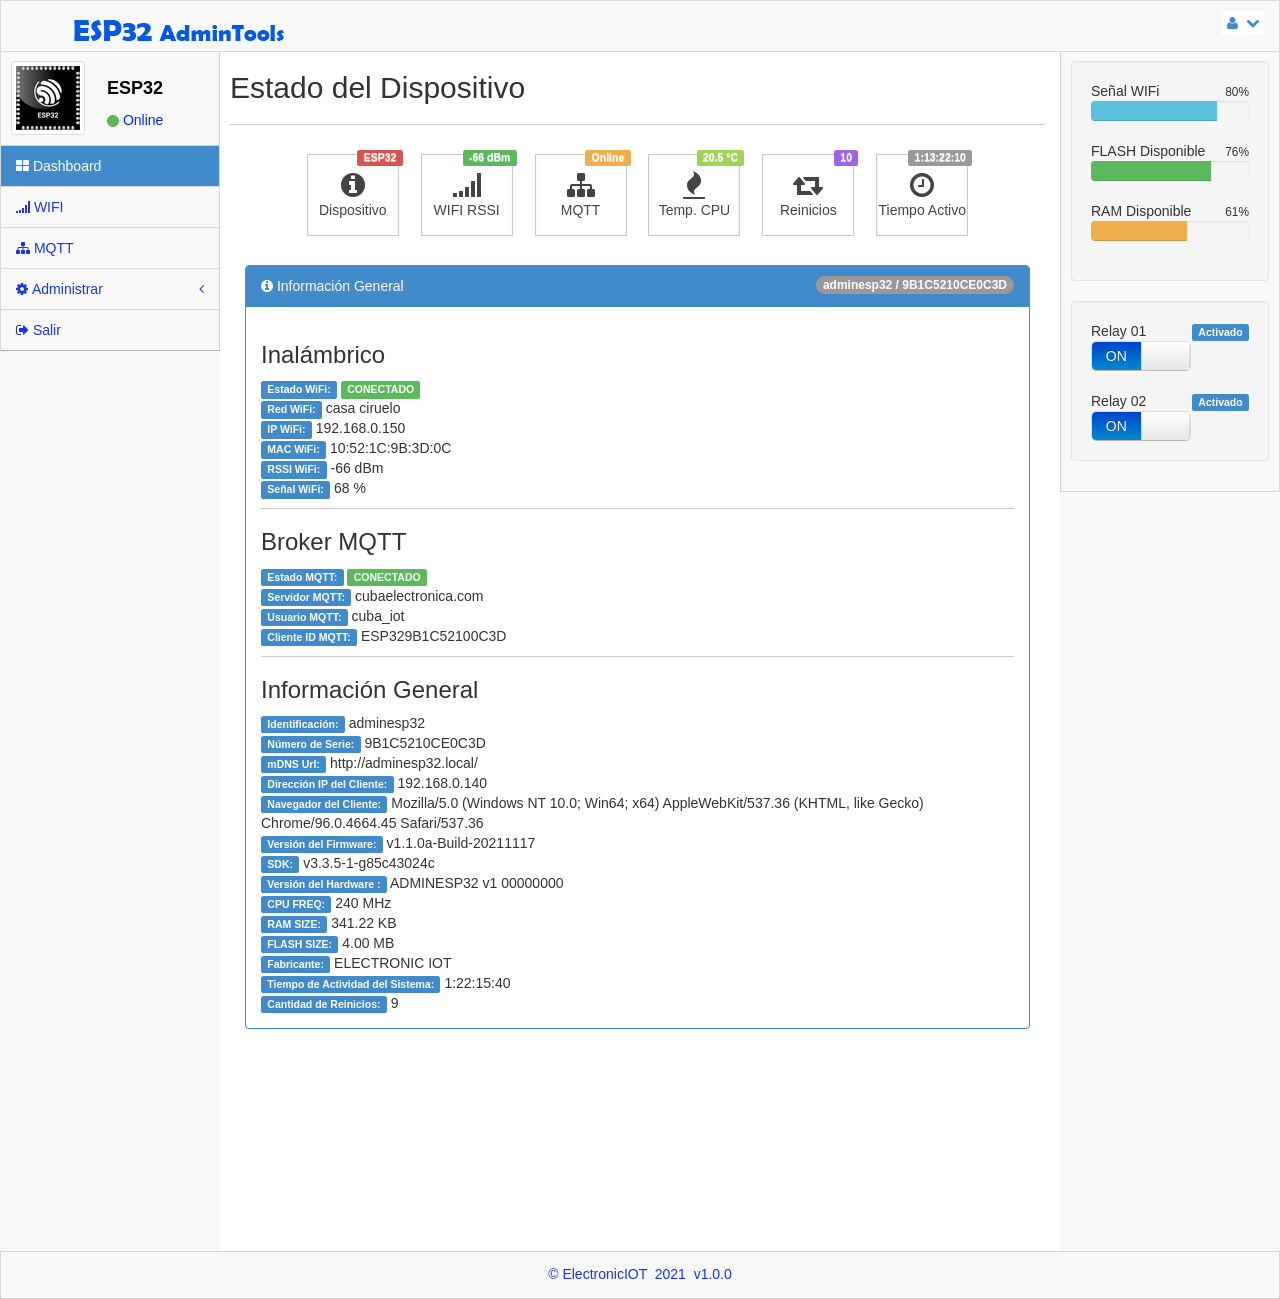
==== src/data/index.html @ fc7c02d1 "Maquetado en Limpio HTML 15/08/25" ====
﻿<!DOCTYPE html>
<html lang="es">
<!-- BEGIN HEAD-->

<head>
    <meta charset="UTF-8" />
    <title>AdminTools | ESP32</title>
    <meta content="width=device-width, initial-scale=1.0" name="viewport" />
    <meta content="" name="description" />
    <meta content="ElectronicIOT" name="author" />
    <!-- Favicon icon -->
    <link rel="icon" href="esp32.png" type="image/x-icon">
    <!-- GLOBAL STYLES -->
    <link rel="stylesheet" href="bootstrap.css" />
    <link rel="stylesheet" href="main.css" />
    <link rel="stylesheet" href="theme.css" />
    <link rel="stylesheet" href="MoneAdmin.css" />
    <link rel="stylesheet" href="font-awesome.css" />
    <link rel="stylesheet" href="bootstrap-switch.css" />
    <link rel="stylesheet" href="styles.css" />
    <!--END GLOBAL STYLES -->
    <!-- PAGE LEVEL STYLES -->
    <link href="layout2.css" rel="stylesheet" />
    <!-- END PAGE LEVEL  STYLES -->
</head>
<!-- END  HEAD-->
<!-- BEGIN BODY-->

<body class="padTop53 ">
    <!-- MAIN WRAPPER -->
    <div id="wrap">
        <!-- HEADER SECTION -->
        <div id="top">
            <nav class="navbar navbar-inverse navbar-fixed-top " style="padding-top: 10px;">
                <a data-original-title="Show/Hide Menu" data-placement="bottom" data-tooltip="tooltip" class="accordion-toggle btn btn-primary btn-sm visible-xs" data-toggle="collapse" href="#menu" id="menu-toggle">
                    <i class="icon-align-justify"></i>
                </a>
                <!-- LOGO SECTION -->
                <header class="navbar-header">
                    <a href="/" class="navbar-brand">
                        <img src="logo.png" alt="" /></a>
                </header>
                <!-- END LOGO SECTION -->
                <ul class="nav navbar-top-links navbar-right">
                    <!--ADMIN SETTINGS SECTIONS -->
                    <li class="dropdown">
                        <a class="dropdown-toggle" data-toggle="dropdown" href="#">
                            <i class="icon-user "></i>&nbsp; <i class="icon-chevron-down "></i>
                        </a>
                        <ul class="dropdown-menu dropdown-user">
                            <li>
                                <a href="esp-admin"><i class="icon-user"></i> Usuario </a>
                            </li>
                            <li class="divider"></li>
                            <li><a href="esp-logout"><i class="icon-signout"></i> Salir </a>
                            </li>
                        </ul>
                    </li>
                    <!--END ADMIN SETTINGS -->
                </ul>
            </nav>
        </div>
        <!-- END HEADER SECTION -->
        <!-- MENU SECTION -->
        <div id="left">
            <div class="media user-media well-small">
                <a class="user-link" href="/">
                    <img class="media-object img-thumbnail user-img" alt="User Picture" src="esp32.png" />
                </a>
                <br />
                <div class="media-body">
                    <h5 class="media-heading"> ESP32</h5>
                    <ul class="list-unstyled user-info">
                        <li>
                            <a class="btn btn-success btn-xs btn-circle" style="width: 10px;height: 12px;"></a> Online
                        </li>
                    </ul>
                </div>
                <br />
            </div>
            <ul id="menu" class="collapse">
                <li class="panel active">
                    <a href="/">
                        <i class="icon-th-large"></i> Dashboard
                    </a>
                </li>
                <li class="panel">
                    <a href="esp-wifi">
                        <i class="icon-signal"></i> WIFI
                    </a>
                </li>
                <li class="panel">
                    <a href="esp-mqtt">
                        <i class="icon-sitemap"></i> MQTT
                    </a>
                </li>
                <li class="panel ">
                    <a href="#" data-parent="#menu" data-toggle="collapse" class="accordion-toggle" data-target="#component-nav">
                        <i class=" icon-cog"> </i> Administrar
                        <span class="pull-right">
                          <i class="icon-angle-left"></i>       
                    </a>
                    <ul class="collapse" id="component-nav">
                        <li class=""><a href="esp-device"><i class="icon-angle-right"></i> Dispositivo </a></li>
                        <li class=""><a href="esp-restore"><i class="icon-angle-right"></i> Ajustes predeterminados de fábrica </a></li>
                        <li class=""><a href="esp-restart"><i class="icon-angle-right"></i> Reinicio </a></li>
                        <li class=""><a href="esp-admin"><i class="icon-angle-right"></i> Contraseña </a></li>
                    </ul>
                </li>
                <li class="panel">
                    <a href="esp-logout">
                        <i class="icon-signout"></i> Salir
                    </a>
                </li>
            </ul>
        </div>
        <!--END MENU SECTION -->
        <!--PAGE CONTENT -->
        <div id="content">
            <div class="inner" style="min-height:1200px;">
                <div class="row">
                    <div class="col-lg-12">
                        <h2>Estado del Dispositivo</h2>
                    </div>
                </div>
            <hr>
            <!--BLOCK SECTION -->
            <div class="row">
                <div class="col-lg-12">
                    <div style="text-align: center;">
                        <a class="quick-btn" href="#">
                            <i class="icon-info-sign icon-2x"></i>
                            <span> Dispositivo</span>
                        <span class="label label-danger">ESP32</span>
                    </a>
                    <a class="quick-btn" href="#">
                        <i class="icon-signal icon-2x"></i>
                        <span>WIFI RSSI</span>
                        <span class="label label-success">-66 dBm</span>
                    </a>
                    <a class="quick-btn" href="#">
                        <i class="icon-sitemap icon-2x"></i>
                        <span>MQTT</span>
                        <span class="label label-warning">Online</span>
                    </a>
                    <a class="quick-btn" href="#">
                        <i class=" icon-fire icon-2x"></i>
                        <span>Temp. CPU</span>
                        <span class="label btn-metis-2">20.5 °C</span>
                    </a>
                    <a class="quick-btn" href="#">
                        <i class="icon-retweet icon-2x"></i>
                        <span>Reinicios</span>
                        <span class="label btn-metis-4">10</span>
                    </a>
                    <a class="quick-btn" href="#">
                        <i class="icon-time icon-2x"></i>
                        <span>Tiempo Activo</span>
                        <span class="label label-default">1:13:22:10</span>
                    </a>
        </div>
    </div>
    </div>
    <br>
    <!--END BLOCK SECTION -->
    <div class="col-lg-12">
        <div class="panel panel-primary">
            <div class="panel-heading">
                <i class="icon-info-sign"></i> Información General
                <span class="badge pull-right">adminesp32 / 9B1C5210CE0C3D</span>
            </div>
            <div class="panel-body">
                <h3>Inalámbrico</h3>
                <div><span class="label label-primary">Estado WiFi:</span> <span id="WFEstatus"><span class="label label-success">CONECTADO</span></span>
                </div>
                <div><span class="label label-primary">Red WiFi:</span> <span>casa ciruelo</span></div>
                <div><span class="label label-primary">IP WiFi:</span> <span>192.168.0.150</span></div>
                <div><span class="label label-primary">MAC WiFi:</span> <span>10:52:1C:9B:3D:0C</span></div>
                <div><span class="label label-primary">RSSI WiFi:</span> <span id="WFDBM">-66 dBm</span></div>
                <div><span class="label label-primary">Señal WiFi:</span> <span id="WFPRC">68 %</span></div>
                <hr>
                <h3>Broker MQTT</h3>
                <div><span class="label label-primary">Estado MQTT:</span> <span id="MQTTStatus"><span class="label label-success">CONECTADO</span></span>
                </div>
                <div><span class="label label-primary">Servidor MQTT:</span> <span id="MQTTBroker">cubaelectronica.com</span></div>
                <div><span class="label label-primary">Usuario MQTT:</span> <span>cuba_iot</span></div>
                <div><span class="label label-primary">Cliente ID MQTT:</span> <span>ESP329B1C52100C3D</span></div>
                <hr>
                <h3>Información General</h3>
                <div><span class="label label-primary">Identificación:</span> <span id="id">adminesp32</span></div>
                <div><span class="label label-primary">Número de Serie:</span> <span>9B1C5210CE0C3D</span></div>
                <div><span class="label label-primary">mDNS Url:</span> <span>http://adminesp32.local/</span></div>
                <div><span class="label label-primary">Dirección IP del Cliente:</span> <span>192.168.0.140</span></div>
                <div><span class="label label-primary">Navegador del Cliente:</span> <span>Mozilla/5.0 (Windows NT 10.0; Win64; x64) AppleWebKit/537.36 (KHTML, like Gecko) Chrome/96.0.4664.45 Safari/537.36</span></div>
                <div><span class="label label-primary">Versión del Firmware:</span> <span>v1.1.0a-Build-20211117</span></div>
                <div><span class="label label-primary">SDK:</span> <span>v3.3.5-1-g85c43024c</span></div>
                <div><span class="label label-primary">Versión del Hardware :</span> <span>ADMINESP32 v1 00000000</span></div>
                <div><span class="label label-primary">CPU FREQ:</span> <span>240 MHz</span></div>
                <div><span class="label label-primary">RAM SIZE:</span> <span>341.22 KB</span></div>
                <div><span class="label label-primary">FLASH SIZE:</span> <span>4.00 MB</span></div>
                <div><span class="label label-primary">Fabricante:</span> <span>ELECTRONIC IOT</span></div>
                <div><span class="label label-primary">Tiempo de Actividad del Sistema:</span> <span>1:22:15:40</span></div>
                <div><span class="label label-primary">Cantidad de Reinicios:</span> <span>9</span></div>
            </div>
        </div>
    </div>
    </div>
    </div>
    <!--END PAGE CONTENT -->
    <!-- RIGHT STRIP  SECTION -->
    <div id="right">
        <div class="well well-small">
            <span>Señal WIFi</span>
            <span class="pull-right">
                    <small>80%</small>
                </span>
            <div class="progress mini">
                <div class="progress-bar progress-bar-info" style="width: 80%"></div>
            </div>
            <span>FLASH Disponible</span><span class="pull-right"><small>76%</small></span>

            <div class="progress mini">
                <div class="progress-bar progress-bar-success" style="width: 76%"></div>
            </div>
            <span>RAM Disponible</span><span class="pull-right"><small>61%</small></span>

            <div class="progress mini">
                <div class="progress-bar progress-bar-warning" style="width: 61%"></div>
            </div>
        </div>
        <div class="well well-small">
            <span>Relay 01</span><span class="pull-right success"><small class="label label-primary" id="relay1Status">Activado</small></span>
            <div class="make-switch" data-on="prymary" data-off="info">
                <input type="checkbox" id="relay1" checked="checked">
            </div>
            <br>
            <br>
            <span>Relay 02</span><span class="pull-right success"><small class="label label-primary" id="relay2Status">Activado</small></span>
            <div class="make-switch" data-on="primary" data-off="info">
                <input type="checkbox" id="relay2" checked="checked">
            </div>
        </div>
    </div>
    </div>
    <!-- END RIGHT STRIP  SECTION -->
    </div>
    <!--END MAIN WRAPPER -->
    <!-- FOOTER -->
    <div id="footer">
        <p>&copy; ElectronicIOT &nbsp;2021 &nbsp;v1.0.0</p>
    </div>
    <!--END FOOTER -->
    <!-- GLOBAL SCRIPTS -->
    <script src="jquery-2.0.3.min.js"></script>
    <script src="bootstrap.min.js"></script>
    <script src="modernizr-2.6.2.min.js"></script>
    <script src="bootstrap-switch.min.js"></script>
    <script src="scripts.js"></script>
    <!-- END GLOBAL SCRIPTS -->
</body>
<!-- END BODY-->

</html>
---- src/data/main.css ----
/*********************************************************/

/*                Important For top hover dropwown                */


      #top > .navbar .dropdown-menu > li > a:hover, #top > .navbar .dropdown-menu > li > a:focus {
background-repeat: repeat-x;
   background-image: linear-gradient(to bottom, #EEECEC  0%, #E2E2E2  100%) !important;
}


/*********************************************************/



#wrap {
  margin: 0 auto;
}

/* Set the fixed height of the footer here */

#footer {
  height: 48px;
  background-color: #222222;
}

@media (min-width: 768px) {
  html,
  body {
    height: 100%;
    /* The html and body elements cannot have any padding or margin. */
  
  }
  #wrap {
    height: auto !important;
    height: 100%;
    min-height: 100%;
    padding: 0 0 48px;
    margin-bottom: -48px;
  }
}

/* -------- END Sticky footer styles ------------------ */
/*********************************************************/

/*                 Template Layout                       */

/*********************************************************/

::-webkit-scrollbar {
  width: 12px;
  height: 12px;
}

::-webkit-scrollbar-thumb {
  border-radius: 1em;
}

::-webkit-scrollbar-thumb:hover {
  background-color: #999;
}

::-webkit-scrollbar-track {
  background: transparent;
  border-radius: 1em;
}

::-webkit-scrollbar-track:hover {
  background: rgba(110, 110, 110, 0.25);
}

body.padTop53 {
  padding-top: 75px;
  overflow: visible;
}

@media (min-width: 802px) {
  body.padTop53 {
    padding-top: 51px;
  }


}

#wrap:before,
#top:before,
.head:before,
#footer:before,
#wrap:after,
#top:after,
.head:after,
#footer:after {
  display: table;
  content: " ";
}

#wrap:after,
#top:after,
.head:after,
#footer:after {
  clear: both;
}

#wrap {
  background-color: #f8f8f8;
}

#right {
  display: none;
}

@media (min-width: 768px) {
  #left {
    position: relative;
    float: left;
    width: 100px;
  }
  #left #menu.affix {
    position: fixed;
    top:0px;
    width: 100px;
    overflow-x: hidden;
    overflow-y: hidden;
    -webkit-overflow-scrolling: touch;
  }
  #left #menu.affix:hover {
    overflow-y: scroll;
  }
  #left #menu.affix > li:last-child > a:last-child {
    /*border-bottom: 1px solid rgba(0, 0, 0, 0.3);*/
    /*box-shadow: 0 1px 0 rgba(255, 255, 255, 0.05), 0 1px 0 rgba(255, 255, 255, 0.05) inset;*/
  }
  body.padTop53 #left #menu.affix {
    top: 53px;
  }
  .side-right #left {
    float: right;
  }
  #content {
    margin-left: 100px;
  }
  .side-right #content {
    margin-right: 100px;
    margin-left: 0;
  }
  #left {
    margin-bottom: -10px;
  }
}

@media (min-width: 992px) {
  #left {
    width: 220px;
  }
  #left #menu.affix {
    width: 220px;
  }
  .mini-sidebar #left {
    width: 100px;
  }
  .mini-sidebar #left #menu.affix {
    width: 100px;
  }
  #content {
    margin-left: 220px;
  }
  .side-right #content {
    margin-right: 220px;
  }
  .mini-sidebar #content {
    margin-left: 100px;
  }
  .mini-sidebar.side-right #content {
    margin-right: 100px;
    margin-left: 0;
  }
}

@media (min-width: 768px) {
  .hide-sidebar #left,
  .hide-sidebar #right {
    display: none;
  }
  .hide-sidebar #content {
    width: 100% !important;
    margin: 0 !important;
  }
}

@media (min-width: 1200px) {
  body.fixed #wrap,
  body.fixed #footer,
  body.fixed #top .navbar.navbar-fixed-top {
    max-width: 1170px;
    margin-right: auto;
    margin-left: auto;
  }
}

/* ================== END Template Layout ============== */

/* BEGIN TOP bar */

#top .navbar {
  margin-bottom: 0;
   border:1px solid rgb(216, 215, 215);
  background-color:#f8f8f8;
}

#top .navbar-brand {
  padding: 0;
}

#top .topnav {
  margin: 10px 15px 10px auto;
}

@media (min-width: 768px) {
  #top .topnav {
    float: right;
  }
}

/* END TOP bar */
/* BEGIN header.head bar */

.head {
  text-shadow: 0 1px 0px rgba(0, 0, 0, 0.5);
  background: #404040;
  border-bottom: 1px solid rgba(0, 0, 0, 0.3);
  box-shadow: 0 1px 0px rgba(255, 255, 255, 0.05) inset;
}

.head .search-bar {
  padding: 10px 15px;
  margin: 0 auto;
  border-bottom: 1px solid rgba(0, 0, 0, 0.3);
  -webkit-box-shadow: 0 1px 0 rgba(255, 255, 255, 0.05);
          box-shadow: 0 1px 0 rgba(255, 255, 255, 0.05);
}

.head .search-bar .main-search {
  margin-right: 40px;
  border-bottom: 1px solid #7c7c7c;
}

.head .search-bar .main-search input[type="text"] {
  color: #ccc;
  background-color: transparent;
  border-color: transparent;
  -webkit-box-shadow: none;
          box-shadow: none;
}

.head .search-bar .main-search button,
.head .search-bar .main-search input[type=submit] {
  background: transparent;
  border: transparent;
}

@media (min-width: 768px) {
  .head .search-bar {
    border-right: 1px solid rgba(0, 0, 0, 0.3);
    border-bottom-width: 0;
    -webkit-box-shadow: -1px 0 0px rgba(255, 255, 255, 0.05) inset;
            box-shadow: -1px 0 0px rgba(255, 255, 255, 0.05) inset;
  }
  .side-right .head .search-bar {
    border-left: 1px solid rgba(0, 0, 0, 0.3);
    border-right-width: 0;
    -webkit-box-shadow: 1px 0 0px rgba(255, 255, 255, 0.05) inset;
            box-shadow: 1px 0 0px rgba(255, 255, 255, 0.05) inset;
  }
}

.head .main-bar {
  padding: 10px;
}

.head .main-bar h3 {
  margin-top: 0;
  margin-bottom: 0;
  color: #bababa;
}

@media (min-width: 768px) {
  .head .main-bar h3 {
    margin-top: 5px;
  }
}

@media (min-width: 768px) {
  .head .search-bar .main-search {
    margin-right: auto;
  }
}

#menu-toggle {
  float: right;
  margin-left: 15px;
}

@media (min-width: 768px) {
  .search-bar {
    float: left;
    width: 100px;
    padding: 10px 4px;
  }
  .side-right .search-bar {
    float: right;
  }
  .search-bar .input-group-btn {
    display: none;
  }
  .search-bar .input-small.form-control {
    border-radius: 3px;
  }
  .main-bar {
    margin-left: 100px;
  }
  .side-right .main-bar {
    margin-right: 100px;
    margin-left: 0;
  }
}

@media (min-width: 992px) {
  .search-bar {
    width: 220px;
    padding: 10px 15px;
  }
  .search-bar .input-group-btn {
    display: table-cell;
  }
  .search-bar .input-small.form-control {
    border-radius: 3px 0 0 3px;
  }
  .mini-sidebar .search-bar {
    width: 100px;
    padding: 10px 4px;
  }
  .mini-sidebar .search-bar .input-group-btn {
    display: none;
  }
  .mini-sidebar .search-bar .input-small.form-control {
    border-radius: 3px;
  }
  .main-bar {
    margin-left: 220px;
  }
  .side-right .main-bar {
    margin-right: 220px;
  }
  .mini-sidebar .main-bar {
    margin-left: 100px;
  }
  .side-right.mini-sidebar .main-bar {
    margin-left: 0;
  }
}

/** END header.head bar */
/*********************************************************/

/*          Begin LEFT Styles                           */

/*********************************************************/

.user-media {
  display: none;
  /*background-color: #5cb85c;*/
  color:#0029FF;
   border-right:1px solid rgb(216, 215, 215);
    border-left:1px solid rgb(216, 215, 215);
}

@media (min-width: 768px) {
  .user-media {
    display: block;
  }
  .user-media .media-body {
    display: none;
  }
  .user-media .user-link {
    position: relative;
    display: block;
    margin-right: auto;
    margin-left: auto;
  }
  .user-media .user-link .user-img {
    margin: 10px auto;
  }
  .user-media .user-link .user-label {
    position: absolute;
    top: -6px;
    right: 6px;
  }
}

@media (min-width: 992px) {
  .user-media .user-link {
    float: left;
  }
  .user-media .user-link .user-img {
    margin: 10px;
  }
  .user-media .user-link .user-label {
    top: 6px;
    right: 0;
  }
  .user-media .media-body {
    display: block;
    float: left;
    margin-left: 12px;
  }
  .user-media .media-body h5.media-heading {
   font-size: 18px;
padding-top: 8px;
margin-bottom: 11px;
color: #050505;
font-weight: bolder;
  }
  .user-media .media-body ul.user-info li {
    /*color: #ccc;*/
  }
}

@media (min-width: 768px) {
  .mini-sidebar .media-body {
    display: none;
  }
  .side-right .user-link .user-label {
    right: auto;
    left: 6px;
  }
}

/* ============== END LEFT Styles ================= */
#menu {
  position: relative;
  overflow: hidden;
  /*background-color: #333;*/
  border-right:1px solid rgb(216, 215, 215);
   border-left:1px solid rgb(216, 215, 215);
  background-color:#f8f8f8;
  border-bottom: 1px solid rgba(0, 0, 0, 0.3);
  -webkit-box-shadow: 0 1px 0 rgba(255, 255, 255, 0.05);
          box-shadow: 0 1px 0 rgba(255, 255, 255, 0.05);
}

#menu,
#menu ul {
  padding: 0;
  margin: 0;
  list-style: none;
}

@media (min-width: 768px) {
  #menu.collapse {
    display: inherit !important;
  }
}

#menu > li {
  position: relative;
  display: block;
  margin: 0;
  border-width: 0;
  border-radius: 0;
}

#menu > li > a {
  position: relative;
  display: block;
  padding: 10px 15px;
  color: #1933EC;
  /*text-shadow: 0 1px 0 rgba(0, 0, 0, 0.5);*/
  border-top:1px solid rgb(216, 215, 215);
  /*-webkit-box-shadow: inset 0 1px 0 rgba(255, 255, 255, 0.05);
          box-shadow: inset 0 1px 0 rgba(255, 255, 255, 0.05);*/
}

#menu > li > a:hover,
#menu > li > a:focus {
  color: #fff;
  text-decoration: none;
  background-color: #428bca;
  outline: none;
}

#menu > li > a .label {
  float: right;
}

#menu > li.active > a {
  color: #fff;
  background-color: #428bca;

}

#menu > li.panel {
  background-color: transparent;
}

#menu li > a {
  text-decoration: none;
}

#menu ul {
  padding: 5px 0 5px 15px;
  border-top: 1px solid rgb(216, 215, 215);
  -webkit-box-shadow: 0 1px 0px rgba(255, 255, 255, 0.05) inset;
          box-shadow: 0 1px 0px rgba(255, 255, 255, 0.05) inset;
}

#menu ul a {
  display: block;
  padding: 10px 0;
  /*margin-left: 15px;*/
   /*font-size: 12px;*/
  font-size: 14px;
  /*color: #000;*/
}

#menu .nav-header {
  padding: 3px 15px;
  font-size: 12px;
  font-weight: bold;
  color: #777;
  text-shadow: 0 1px 0px rgba(0, 0, 0, 0.5);
  text-transform: uppercase;
  background: #404040;
  border-top: 1px solid rgba(0, 0, 0, 0.3);
  -webkit-box-shadow: 0 1px 0px rgba(255, 255, 255, 0.05) inset;
          box-shadow: 0 1px 0px rgba(255, 255, 255, 0.05) inset;
}

#menu .nav-divider {
  height: 6px;
  margin: 0;
  background: rgba(0, 0, 0, 0.2);
  border-top: 1px solid rgba(255, 255, 255, 0.01);
  box-shadow: 0 1px 3px rgba(0, 0, 0, 0.3) inset;
}

#menu > li.active > a {
  position: relative;
}

#menu > li.panel.active ul > li.active > a:after {
  position: absolute;
  right: 0;
  border-color: transparent #6e6e6e transparent transparent;
  border-style: solid;
  border-width: 10px;
  content: "";
}

.side-right #menu > li > a > .label {
  right: auto;
  left: 3px;
}

@media (min-width: 768px) {
  .mini-sidebar #menu > li > a,
  #menu > li > a {
    text-align: center;
  }
  .mini-sidebar #menu > li > a > i,
  #menu > li > a > i {
    display: block;
    font-size: 20px;
  }
  .mini-sidebar #menu > li > a .label,
  #menu > li > a .label {
    position: absolute;
    top: 3px;
    right: 3px;
  }
  .mini-sidebar.side-right #menu > li > a .label,
  .side-right #menu > li > a .label {
    right: auto;
  }
  #menu:after,
  .mini-sidebar #menu:after {
    position: absolute;
    top: 0;
    right: 0;
    bottom: 0;
    left: 0;
    display: block;
    width: 0;
    /*background: #333;*/
    /*content: " ";*/
    -webkit-box-shadow: 97px 1px 5px 2px rgba(0, 0, 0, 0.6);
            box-shadow: 97px 1px 5px 2px rgba(0, 0, 0, 0.6);
  }
  .side-right #menu:after,
  .side-right.mini-sidebar #menu:after {
    -webkit-box-shadow: 3px 1px 5px 2px rgba(0, 0, 0, 0.6);
            box-shadow: 3px 1px 5px 2px rgba(0, 0, 0, 0.6);
  }
}

@media (min-width: 992px) {
  #menu > li > a {
    text-align: left;
  }
  #menu > li > a > i {
    display: inline;
    font-size: 14px;
  }
  #menu > li > a > .label {
    position: relative;
  }
  #menu:after {
    -webkit-box-shadow: 217px 1px 5px 2px rgba(0, 0, 0, 0.6);
            box-shadow: 217px 1px 5px 2px rgba(0, 0, 0, 0.6);
  }
  .mini-sidebar #menu:after {
    -webkit-box-shadow: 97px 1px 5px 2px rgba(0, 0, 0, 0.6);
            box-shadow: 97px 1px 5px 2px rgba(0, 0, 0, 0.6);
  }
}

/* BEGIN CONTENT STYLES */

#content {
  -webkit-transition: margin 0.4s;
          transition: margin 0.4s;
}

.outer {
  padding: 10px;
  background-color: #6e6e6e;
}

.outer:before,
.outer:after {
  display: table;
  content: " ";
}

.outer:after {
  clear: both;
}

.inner {
  position: relative;
  min-height: 1px;
  /*padding-right: 10px;*/
  padding-right: 15px;
  padding-left: 10px;
  background: #fff;
  border: 0px solid #e4e4e4;
  min-height:1200px;
}

@media (min-width: 768px) {
  .inner {
    float: left;
    width: 100%;

  }
 
}

.inner .row {
  margin-right: -15px;
  margin-left: -15px;
}

/* END CONTENT STYLES */
/* BEGIN FOOTER */

#footer {
  margin: 0 auto;
  color: #1933EC;
background-color:#f8f8f8;
 border:1px solid rgb(216, 215, 215);

}

#footer p {
  padding: 12px 0 0;
  text-align: center;
  
}

/** END FOOTER */
.box {
  position: relative;
  display: block;
  margin: 10px auto;
  border: 1px solid #efefef;
}

.box header {
  background-repeat: repeat-x;
    border-bottom: 1px solid #d4d4d4;
    -webkit-box-shadow: 0 1px 4px rgba(0, 0, 0, 0.065);
    box-shadow: 0 1px 4px rgba(0, 0, 0, 0.065);
    background-image: linear-gradient(to bottom, #ffffff 0%, #f2f2f2 100%);
}

.box header:before,
.box header:after {
  display: table;
  content: " ";
}

.box header:after {
  clear: both;
}

.box header .icons,
.box header h5,
.box header .toolbar {
  position: relative;
  display: block;
  float: left;
  min-height: 1px;
  padding: 0;
  margin: 0;
}

.box header .icons {
  padding: 10px 15px;
  border-right: 1px solid #ddd;
  -webkit-box-shadow: 1px 0px 0px #ffffff;
          box-shadow: 1px 0px 0px #ffffff;
}

.box header h5 {
  padding: 12px;
  font-weight: bold;
}

.box.inverse header {
  color: #f5f5f5;
    background-repeat: repeat-x;
    border-bottom: 1px solid #4d4d4d;
    background-image: linear-gradient(to bottom, #333333 0%, #222222 100%);
}

.box.inverse header .icons {
  border-right: 1px solid #222;
  -webkit-box-shadow: 1px 0px 0px #3c3c3c;
          box-shadow: 1px 0px 0px #3c3c3c;
}

.box.primary header {
  color: #fff;
    background-repeat: repeat-x;
    border-bottom: 1px solid #428bca;
    background-image: linear-gradient(to bottom, #428bca 0%, #3071a9 100%);
}

.box.primary header .icons {
  border-right: 1px solid #245682;
  -webkit-box-shadow: 1px 0px 0px #6aa3d5;
          box-shadow: 1px 0px 0px #6aa3d5;
}

.box.success header {
  color: #fff;
    background-repeat: repeat-x;
    border-bottom: 1px solid #5cb85c;
    background-image: linear-gradient(to bottom, #5cb85c 0%, #449d44 100%);
}

.box.success header .icons {
  border-right: 1px solid #357935;
  -webkit-box-shadow: 1px 0px 0px #80c780;
          box-shadow: 1px 0px 0px #80c780;
}

.box.warning header {
  color: #fff;
    background-repeat: repeat-x;
    border-bottom: 1px solid #f0ad4e;
    background-image: linear-gradient(to bottom, #f0ad4e 0%, #ec971f 100%);
}

.box.warning header .icons {
  border-right: 1px solid #c77c11;
  -webkit-box-shadow: 1px 0px 0px #f4c37d;
          box-shadow: 1px 0px 0px #f4c37d;
}

.box.danger header {
  color: #fff;
    background-repeat: repeat-x;
    border-bottom: 1px solid #d9534f;
    background-image: linear-gradient(to bottom, #d9534f 0%, #c9302c 100%);
}

.box.danger header .icons {
  border-right: 1px solid #a02622;
  -webkit-box-shadow: 1px 0px 0px #e27c79;
          box-shadow: 1px 0px 0px #e27c79;
}

.box.info header {
  color: #fff;
    background-repeat: repeat-x;
    border-bottom: 1px solid #5bc0de;
    background-image: linear-gradient(to bottom, #5bc0de 0%, #31b0d5 100%);
}

.box.info header .icons {
  border-right: 1px solid #2390b0;
  -webkit-box-shadow: 1px 0px 0px #85d0e7;
          box-shadow: 1px 0px 0px #85d0e7;
}

.box:not(.dark) header .toolbar .nav > li > a {
  /*color: #fff;*/
  color:#1973e1;
}

.box header .toolbar {
  display: inline-table;
  float: right;
}

.box header .toolbar .btn-toolbar {
  margin: 6px 3px;
}

.box header .toolbar .label,
.box header .toolbar .badge {
  display: inline-block;
  margin: 10px;
}

.box header .toolbar .nav {
  margin: 1px 1px 0 0;
}

.box header .toolbar .nav > li {
  display: inline-block;
}

.box header .toolbar .nav > li > a {
  padding-top: 9px;
 
}

.box header .toolbar .nav > li > a:hover,
.box header .toolbar .nav > li > a:focus {
  color: #222;
  
}

.box header .toolbar > .btn {
  margin-right: 4px;
}

.box header .toolbar > .btn-sm,
.box header .toolbar > .btn-group {
  margin: 4px;
}

.box header .toolbar > .btn-xs {
  margin: 6px;
}

.box header .toolbar .input-sm {
  margin: 4px -4px;
}

.box header .toolbar .progress {
  min-width: 120px;
  margin: 10px 4px;
}

.box header .toolbar .progress.middle {
  height: 12px;
  margin: 13px 4px;
}

.box header .toolbar .progress.mini {
  height: 6px;
  margin: 16px 4px;
}

.box.danger .dropdown-menu > li > a:hover,
.box.danger .dropdown-menu > li > a:focus {
  background-repeat: repeat-x;
    background-image: linear-gradient(to bottom, #d9534f 0%, #c9302c 100%);
}

.box.info .dropdown-menu > li > a:hover,
.box.info .dropdown-menu > li > a:focus {
  background-repeat: repeat-x;
    background-image: linear-gradient(to bottom, #5bc0de 0%, #31b0d5 100%);
}

.box.success .dropdown-menu > li > a:hover,
.box.success .dropdown-menu > li > a:focus {
  background-repeat: repeat-x;
    background-image: linear-gradient(to bottom, #5cb85c 0%, #449d44 100%);
}

.box.warning .dropdown-menu > li > a:hover,
.box.warning .dropdown-menu > li > a:focus {
  background-repeat: repeat-x;
    background-image: linear-gradient(to bottom, #f0ad4e 0%, #ec971f 100%);
}

.box.inverse .dropdown-menu > li > a:hover,
.box.inverse .dropdown-menu > li > a:focus {
  background-repeat: repeat-x;
    background-image: linear-gradient(to bottom, #333333 0%, #222222 100%);
}

.box .body {
  padding: 10px;
  -webkit-box-shadow: inset 0 1px 1px rgba(0, 0, 0, 0.05);
          box-shadow: inset 0 1px 1px rgba(0, 0, 0, 0.05);
}

.box .body hr {
  margin-right: -10px;
  margin-left: -10px;
}

.body.collapse:not(.in) {
  padding: 0;
}

.box > .block {
  padding: 0;
}

.row.ui-sortable .box header {
  cursor: move;
}

.btn-metis-1 {
  color: #ffffff;
  background-color: #ee465a;
  border-color: #c11a39;
}

.btn-metis-1:hover,
.btn-metis-1:focus,
.btn-metis-1:active,
.btn-metis-1.active,
.open .dropdown-toggle.btn-metis-1 {
  color: #ffffff;
  background-color: #eb2139;
  border-color: #8b1329;
}

.btn-metis-1:active,
.btn-metis-1.active,
.open .dropdown-toggle.btn-metis-1 {
  background-image: none;
}

.btn-metis-1.disabled,
.btn-metis-1[disabled],
fieldset[disabled] .btn-metis-1,
.btn-metis-1.disabled:hover,
.btn-metis-1[disabled]:hover,
fieldset[disabled] .btn-metis-1:hover,
.btn-metis-1.disabled:focus,
.btn-metis-1[disabled]:focus,
fieldset[disabled] .btn-metis-1:focus,
.btn-metis-1.disabled:active,
.btn-metis-1[disabled]:active,
fieldset[disabled] .btn-metis-1:active,
.btn-metis-1.disabled.active,
.btn-metis-1[disabled].active,
fieldset[disabled] .btn-metis-1.active {
  background-color: #ee465a;
  border-color: #c11a39;
}

.btn-metis-2 {
  color: #ffffff;
  background-color: #9fd256;
  border-color: #6fac34;
}

.btn-metis-2:hover,
.btn-metis-2:focus,
.btn-metis-2:active,
.btn-metis-2.active,
.open .dropdown-toggle.btn-metis-2 {
  color: #ffffff;
  background-color: #8dc936;
  border-color: #517d26;
}

.btn-metis-2:active,
.btn-metis-2.active,
.open .dropdown-toggle.btn-metis-2 {
  background-image: none;
}

.btn-metis-2.disabled,
.btn-metis-2[disabled],
fieldset[disabled] .btn-metis-2,
.btn-metis-2.disabled:hover,
.btn-metis-2[disabled]:hover,
fieldset[disabled] .btn-metis-2:hover,
.btn-metis-2.disabled:focus,
.btn-metis-2[disabled]:focus,
fieldset[disabled] .btn-metis-2:focus,
.btn-metis-2.disabled:active,
.btn-metis-2[disabled]:active,
fieldset[disabled] .btn-metis-2:active,
.btn-metis-2.disabled.active,
.btn-metis-2[disabled].active,
fieldset[disabled] .btn-metis-2.active {
  background-color: #9fd256;
  border-color: #6fac34;
}

.btn-metis-3 {
  color: #ffffff;
  background-color: #fbb450;
  border-color: #f89406;
}

.btn-metis-3:hover,
.btn-metis-3:focus,
.btn-metis-3:active,
.btn-metis-3.active,
.open .dropdown-toggle.btn-metis-3 {
  color: #ffffff;
  background-color: #faa328;
  border-color: #bc7005;
}

.btn-metis-3:active,
.btn-metis-3.active,
.open .dropdown-toggle.btn-metis-3 {
  background-image: none;
}

.btn-metis-3.disabled,
.btn-metis-3[disabled],
fieldset[disabled] .btn-metis-3,
.btn-metis-3.disabled:hover,
.btn-metis-3[disabled]:hover,
fieldset[disabled] .btn-metis-3:hover,
.btn-metis-3.disabled:focus,
.btn-metis-3[disabled]:focus,
fieldset[disabled] .btn-metis-3:focus,
.btn-metis-3.disabled:active,
.btn-metis-3[disabled]:active,
fieldset[disabled] .btn-metis-3:active,
.btn-metis-3.disabled.active,
.btn-metis-3[disabled].active,
fieldset[disabled] .btn-metis-3.active {
  background-color: #fbb450;
  border-color: #f89406;
}

.btn-metis-4 {
  color: #ffffff;
  background-color: #a264e7;
  border-color: #62309a;
}

.btn-metis-4:hover,
.btn-metis-4:focus,
.btn-metis-4:active,
.btn-metis-4.active,
.open .dropdown-toggle.btn-metis-4 {
  color: #ffffff;
  background-color: #8d41e2;
  border-color: #44216b;
}

.btn-metis-4:active,
.btn-metis-4.active,
.open .dropdown-toggle.btn-metis-4 {
  background-image: none;
}

.btn-metis-4.disabled,
.btn-metis-4[disabled],
fieldset[disabled] .btn-metis-4,
.btn-metis-4.disabled:hover,
.btn-metis-4[disabled]:hover,
fieldset[disabled] .btn-metis-4:hover,
.btn-metis-4.disabled:focus,
.btn-metis-4[disabled]:focus,
fieldset[disabled] .btn-metis-4:focus,
.btn-metis-4.disabled:active,
.btn-metis-4[disabled]:active,
fieldset[disabled] .btn-metis-4:active,
.btn-metis-4.disabled.active,
.btn-metis-4[disabled].active,
fieldset[disabled] .btn-metis-4.active {
  background-color: #a264e7;
  border-color: #62309a;
}

.btn-metis-5 {
  color: #ffffff;
  background-color: #777777;
  border-color: #555555;
}

.btn-metis-5:hover,
.btn-metis-5:focus,
.btn-metis-5:active,
.btn-metis-5.active,
.open .dropdown-toggle.btn-metis-5 {
  color: #ffffff;
  background-color: #636363;
  border-color: #363636;
}

.btn-metis-5:active,
.btn-metis-5.active,
.open .dropdown-toggle.btn-metis-5 {
  background-image: none;
}

.btn-metis-5.disabled,
.btn-metis-5[disabled],
fieldset[disabled] .btn-metis-5,
.btn-metis-5.disabled:hover,
.btn-metis-5[disabled]:hover,
fieldset[disabled] .btn-metis-5:hover,
.btn-metis-5.disabled:focus,
.btn-metis-5[disabled]:focus,
fieldset[disabled] .btn-metis-5:focus,
.btn-metis-5.disabled:active,
.btn-metis-5[disabled]:active,
fieldset[disabled] .btn-metis-5:active,
.btn-metis-5.disabled.active,
.btn-metis-5[disabled].active,
fieldset[disabled] .btn-metis-5.active {
  background-color: #777777;
  border-color: #555555;
}

.btn-metis-6 {
  color: #ffffff;
  background-color: #00b4f5;
  border-color: #008dc5;
}

.btn-metis-6:hover,
.btn-metis-6:focus,
.btn-metis-6:active,
.btn-metis-6.active,
.open .dropdown-toggle.btn-metis-6 {
  color: #ffffff;
  background-color: #0096cc;
  border-color: #006188;
}

.btn-metis-6:active,
.btn-metis-6.active,
.open .dropdown-toggle.btn-metis-6 {
  background-image: none;
}

.btn-metis-6.disabled,
.btn-metis-6[disabled],
fieldset[disabled] .btn-metis-6,
.btn-metis-6.disabled:hover,
.btn-metis-6[disabled]:hover,
fieldset[disabled] .btn-metis-6:hover,
.btn-metis-6.disabled:focus,
.btn-metis-6[disabled]:focus,
fieldset[disabled] .btn-metis-6:focus,
.btn-metis-6.disabled:active,
.btn-metis-6[disabled]:active,
fieldset[disabled] .btn-metis-6:active,
.btn-metis-6.disabled.active,
.btn-metis-6[disabled].active,
fieldset[disabled] .btn-metis-6.active {
  background-color: #00b4f5;
  border-color: #008dc5;
}

.btn-circle {
  width: 40px;
  height: 40px;
  padding: 8px 10px;
  border-radius: 500px;
}

.btn-circle.btn-lg {
  width: 60px;
  height: 60px;
  padding: 14px 16px;
}

.btn-circle.btn-sm {
  width: 30px;
  height: 30px;
  padding: 5px 10px;
}

.btn-circle.btn-xs {
  width: 20px;
  height: 20px;
  padding: 0 5px;
}

.btn-rect {
  border-radius: 0 !important;
}

.btn-round.btn {
  border-radius: 28px;
}

.btn-round.btn-xs {
  border-radius: 28px;
}

.btn-round.btn-sm {
  border-radius: 28px;
}

.btn-round.btn-lg {
  border-radius: 28px;
}

.btn-line.btn-default {
  color: #333333;
  background-color: #fff;
  border-color: #cccccc;
}

.btn-line.btn-default:hover,
.btn-line.btn-default:focus,
.btn-line.btn-default:active,
.btn-line.btn-default.active {
  color: #ffffff;
  background-color: #262626;
  border-color: #b3b3b3;
}

.btn-line.btn-default.disabled,
.btn-line.btn-default[disabled],
fieldset[disabled] .btn-line.btn-default,
.btn-line.btn-default.disabled:hover,
.btn-line.btn-default[disabled]:hover,
fieldset[disabled] .btn-line.btn-default:hover,
.btn-line.btn-default.disabled:focus,
.btn-line.btn-default[disabled]:focus,
fieldset[disabled] .btn-line.btn-default:focus,
.btn-line.btn-default.disabled:active,
.btn-line.btn-default[disabled]:active,
fieldset[disabled] .btn-line.btn-default:active,
.btn-line.btn-default.disabled.active,
.btn-line.btn-default[disabled].active,
fieldset[disabled] .btn-line.btn-default.active {
  background-color: #ffffff;
  border-color: #cccccc;
}

.btn-line.btn-primary {
  color: #428bca;
  background-color: #fff;
  border-color: #357ebd;
}

.btn-line.btn-primary:hover,
.btn-line.btn-primary:focus,
.btn-line.btn-primary:active,
.btn-line.btn-primary.active {
  color: #ffffff;
  background-color: #357ebd;
  border-color: #2a6496;
}

.btn-line.btn-primary.disabled,
.btn-line.btn-primary[disabled],
fieldset[disabled] .btn-line.btn-primary,
.btn-line.btn-primary.disabled:hover,
.btn-line.btn-primary[disabled]:hover,
fieldset[disabled] .btn-line.btn-primary:hover,
.btn-line.btn-primary.disabled:focus,
.btn-line.btn-primary[disabled]:focus,
fieldset[disabled] .btn-line.btn-primary:focus,
.btn-line.btn-primary.disabled:active,
.btn-line.btn-primary[disabled]:active,
fieldset[disabled] .btn-line.btn-primary:active,
.btn-line.btn-primary.disabled.active,
.btn-line.btn-primary[disabled].active,
fieldset[disabled] .btn-line.btn-primary.active {
  background-color: #ffffff;
  border-color: #357ebd;
}

.btn-line.btn-warning {
  color: #f0ad4e;
  background-color: #fff;
  border-color: #eea236;
}

.btn-line.btn-warning:hover,
.btn-line.btn-warning:focus,
.btn-line.btn-warning:active,
.btn-line.btn-warning.active {
  color: #ffffff;
  background-color: #eea236;
  border-color: #df8a13;
}

.btn-line.btn-warning.disabled,
.btn-line.btn-warning[disabled],
fieldset[disabled] .btn-line.btn-warning,
.btn-line.btn-warning.disabled:hover,
.btn-line.btn-warning[disabled]:hover,
fieldset[disabled] .btn-line.btn-warning:hover,
.btn-line.btn-warning.disabled:focus,
.btn-line.btn-warning[disabled]:focus,
fieldset[disabled] .btn-line.btn-warning:focus,
.btn-line.btn-warning.disabled:active,
.btn-line.btn-warning[disabled]:active,
fieldset[disabled] .btn-line.btn-warning:active,
.btn-line.btn-warning.disabled.active,
.btn-line.btn-warning[disabled].active,
fieldset[disabled] .btn-line.btn-warning.active {
  background-color: #ffffff;
  border-color: #eea236;
}

.btn-line.btn-danger {
  color: #d9534f;
  background-color: #fff;
  border-color: #d43f3a;
}

.btn-line.btn-danger:hover,
.btn-line.btn-danger:focus,
.btn-line.btn-danger:active,
.btn-line.btn-danger.active {
  color: #ffffff;
  background-color: #d43f3a;
  border-color: #b52b27;
}

.btn-line.btn-danger.disabled,
.btn-line.btn-danger[disabled],
fieldset[disabled] .btn-line.btn-danger,
.btn-line.btn-danger.disabled:hover,
.btn-line.btn-danger[disabled]:hover,
fieldset[disabled] .btn-line.btn-danger:hover,
.btn-line.btn-danger.disabled:focus,
.btn-line.btn-danger[disabled]:focus,
fieldset[disabled] .btn-line.btn-danger:focus,
.btn-line.btn-danger.disabled:active,
.btn-line.btn-danger[disabled]:active,
fieldset[disabled] .btn-line.btn-danger:active,
.btn-line.btn-danger.disabled.active,
.btn-line.btn-danger[disabled].active,
fieldset[disabled] .btn-line.btn-danger.active {
  background-color: #ffffff;
  border-color: #d43f3a;
}

.btn-line.btn-success {
  color: #5cb85c;
  background-color: #fff;
  border-color: #4cae4c;
}

.btn-line.btn-success:hover,
.btn-line.btn-success:focus,
.btn-line.btn-success:active,
.btn-line.btn-success.active {
  color: #ffffff;
  background-color: #4cae4c;
  border-color: #3d8b3d;
}

.btn-line.btn-success.disabled,
.btn-line.btn-success[disabled],
fieldset[disabled] .btn-line.btn-success,
.btn-line.btn-success.disabled:hover,
.btn-line.btn-success[disabled]:hover,
fieldset[disabled] .btn-line.btn-success:hover,
.btn-line.btn-success.disabled:focus,
.btn-line.btn-success[disabled]:focus,
fieldset[disabled] .btn-line.btn-success:focus,
.btn-line.btn-success.disabled:active,
.btn-line.btn-success[disabled]:active,
fieldset[disabled] .btn-line.btn-success:active,
.btn-line.btn-success.disabled.active,
.btn-line.btn-success[disabled].active,
fieldset[disabled] .btn-line.btn-success.active {
  background-color: #ffffff;
  border-color: #4cae4c;
}

.btn-line.btn-info {
  color: #5bc0de;
  background-color: #fff;
  border-color: #46b8da;
}

.btn-line.btn-info:hover,
.btn-line.btn-info:focus,
.btn-line.btn-info:active,
.btn-line.btn-info.active {
  color: #ffffff;
  background-color: #46b8da;
  border-color: #28a1c5;
}

.btn-line.btn-info.disabled,
.btn-line.btn-info[disabled],
fieldset[disabled] .btn-line.btn-info,
.btn-line.btn-info.disabled:hover,
.btn-line.btn-info[disabled]:hover,
fieldset[disabled] .btn-line.btn-info:hover,
.btn-line.btn-info.disabled:focus,
.btn-line.btn-info[disabled]:focus,
fieldset[disabled] .btn-line.btn-info:focus,
.btn-line.btn-info.disabled:active,
.btn-line.btn-info[disabled]:active,
fieldset[disabled] .btn-line.btn-info:active,
.btn-line.btn-info.disabled.active,
.btn-line.btn-info[disabled].active,
fieldset[disabled] .btn-line.btn-info.active {
  background-color: #ffffff;
  border-color: #46b8da;
}

.btn-line.btn-metis-1 {
  color: #ee465a;
  background-color: #fff;
  border-color: #c11a39;
}

.btn-line.btn-metis-1:hover,
.btn-line.btn-metis-1:focus,
.btn-line.btn-metis-1:active,
.btn-line.btn-metis-1.active {
  color: #ffffff;
  background-color: #ec2f45;
  border-color: #94142c;
}

.btn-line.btn-metis-1.disabled,
.btn-line.btn-metis-1[disabled],
fieldset[disabled] .btn-line.btn-metis-1,
.btn-line.btn-metis-1.disabled:hover,
.btn-line.btn-metis-1[disabled]:hover,
fieldset[disabled] .btn-line.btn-metis-1:hover,
.btn-line.btn-metis-1.disabled:focus,
.btn-line.btn-metis-1[disabled]:focus,
fieldset[disabled] .btn-line.btn-metis-1:focus,
.btn-line.btn-metis-1.disabled:active,
.btn-line.btn-metis-1[disabled]:active,
fieldset[disabled] .btn-line.btn-metis-1:active,
.btn-line.btn-metis-1.disabled.active,
.btn-line.btn-metis-1[disabled].active,
fieldset[disabled] .btn-line.btn-metis-1.active {
  background-color: #ffffff;
  border-color: #c11a39;
}

.btn-line.btn-metis-2 {
  color: #9fd256;
  background-color: #fff;
  border-color: #6fac34;
}

.btn-line.btn-metis-2:hover,
.btn-line.btn-metis-2:focus,
.btn-line.btn-metis-2:active,
.btn-line.btn-metis-2.active {
  color: #ffffff;
  background-color: #94cd42;
  border-color: #568528;
}

.btn-line.btn-metis-2.disabled,
.btn-line.btn-metis-2[disabled],
fieldset[disabled] .btn-line.btn-metis-2,
.btn-line.btn-metis-2.disabled:hover,
.btn-line.btn-metis-2[disabled]:hover,
fieldset[disabled] .btn-line.btn-metis-2:hover,
.btn-line.btn-metis-2.disabled:focus,
.btn-line.btn-metis-2[disabled]:focus,
fieldset[disabled] .btn-line.btn-metis-2:focus,
.btn-line.btn-metis-2.disabled:active,
.btn-line.btn-metis-2[disabled]:active,
fieldset[disabled] .btn-line.btn-metis-2:active,
.btn-line.btn-metis-2.disabled.active,
.btn-line.btn-metis-2[disabled].active,
fieldset[disabled] .btn-line.btn-metis-2.active {
  background-color: #ffffff;
  border-color: #6fac34;
}

.btn-line.btn-metis-3 {
  color: #fbb450;
  background-color: #fff;
  border-color: #f89406;
}

.btn-line.btn-metis-3:hover,
.btn-line.btn-metis-3:focus,
.btn-line.btn-metis-3:active,
.btn-line.btn-metis-3.active {
  color: #ffffff;
  background-color: #faa937;
  border-color: #c67605;
}

.btn-line.btn-metis-3.disabled,
.btn-line.btn-metis-3[disabled],
fieldset[disabled] .btn-line.btn-metis-3,
.btn-line.btn-metis-3.disabled:hover,
.btn-line.btn-metis-3[disabled]:hover,
fieldset[disabled] .btn-line.btn-metis-3:hover,
.btn-line.btn-metis-3.disabled:focus,
.btn-line.btn-metis-3[disabled]:focus,
fieldset[disabled] .btn-line.btn-metis-3:focus,
.btn-line.btn-metis-3.disabled:active,
.btn-line.btn-metis-3[disabled]:active,
fieldset[disabled] .btn-line.btn-metis-3:active,
.btn-line.btn-metis-3.disabled.active,
.btn-line.btn-metis-3[disabled].active,
fieldset[disabled] .btn-line.btn-metis-3.active {
  background-color: #ffffff;
  border-color: #f89406;
}

.btn-line.btn-metis-4 {
  color: #a264e7;
  background-color: #fff;
  border-color: #62309a;
}

.btn-line.btn-metis-4:hover,
.btn-line.btn-metis-4:focus,
.btn-line.btn-metis-4:active,
.btn-line.btn-metis-4.active {
  color: #ffffff;
  background-color: #954ee4;
  border-color: #492473;
}

.btn-line.btn-metis-4.disabled,
.btn-line.btn-metis-4[disabled],
fieldset[disabled] .btn-line.btn-metis-4,
.btn-line.btn-metis-4.disabled:hover,
.btn-line.btn-metis-4[disabled]:hover,
fieldset[disabled] .btn-line.btn-metis-4:hover,
.btn-line.btn-metis-4.disabled:focus,
.btn-line.btn-metis-4[disabled]:focus,
fieldset[disabled] .btn-line.btn-metis-4:focus,
.btn-line.btn-metis-4.disabled:active,
.btn-line.btn-metis-4[disabled]:active,
fieldset[disabled] .btn-line.btn-metis-4:active,
.btn-line.btn-metis-4.disabled.active,
.btn-line.btn-metis-4[disabled].active,
fieldset[disabled] .btn-line.btn-metis-4.active {
  background-color: #ffffff;
  border-color: #62309a;
}

.btn-line.btn-metis-5 {
  color: #777777;
  background-color: #fff;
  border-color: #555555;
}

.btn-line.btn-metis-5:hover,
.btn-line.btn-metis-5:focus,
.btn-line.btn-metis-5:active,
.btn-line.btn-metis-5.active {
  color: #ffffff;
  background-color: #6a6a6a;
  border-color: #3b3b3b;
}

.btn-line.btn-metis-5.disabled,
.btn-line.btn-metis-5[disabled],
fieldset[disabled] .btn-line.btn-metis-5,
.btn-line.btn-metis-5.disabled:hover,
.btn-line.btn-metis-5[disabled]:hover,
fieldset[disabled] .btn-line.btn-metis-5:hover,
.btn-line.btn-metis-5.disabled:focus,
.btn-line.btn-metis-5[disabled]:focus,
fieldset[disabled] .btn-line.btn-metis-5:focus,
.btn-line.btn-metis-5.disabled:active,
.btn-line.btn-metis-5[disabled]:active,
fieldset[disabled] .btn-line.btn-metis-5:active,
.btn-line.btn-metis-5.disabled.active,
.btn-line.btn-metis-5[disabled].active,
fieldset[disabled] .btn-line.btn-metis-5.active {
  background-color: #ffffff;
  border-color: #555555;
}

.btn-line.btn-metis-6 {
  color: #00b4f5;
  background-color: #fff;
  border-color: #008dc5;
}

.btn-line.btn-metis-6:hover,
.btn-line.btn-metis-6:focus,
.btn-line.btn-metis-6:active,
.btn-line.btn-metis-6.active {
  color: #ffffff;
  background-color: #00a1dc;
  border-color: #006892;
}

.btn-line.btn-metis-6.disabled,
.btn-line.btn-metis-6[disabled],
fieldset[disabled] .btn-line.btn-metis-6,
.btn-line.btn-metis-6.disabled:hover,
.btn-line.btn-metis-6[disabled]:hover,
fieldset[disabled] .btn-line.btn-metis-6:hover,
.btn-line.btn-metis-6.disabled:focus,
.btn-line.btn-metis-6[disabled]:focus,
fieldset[disabled] .btn-line.btn-metis-6:focus,
.btn-line.btn-metis-6.disabled:active,
.btn-line.btn-metis-6[disabled]:active,
fieldset[disabled] .btn-line.btn-metis-6:active,
.btn-line.btn-metis-6.disabled.active,
.btn-line.btn-metis-6[disabled].active,
fieldset[disabled] .btn-line.btn-metis-6.active {
  background-color: #ffffff;
  border-color: #008dc5;
}

.btn-grad.btn-default {
  text-shadow: 0 -1px 0 gba(0, 0, 0, 0.2);
  background-image: -webkit-linear-gradient(top, #ffffff, #b3b3b3);
  background-image: linear-gradient(to bottom, #ffffff, #b3b3b3);
  border-color: rgba(0, 0, 0, 0.2);
  border-bottom-color: rgba(0, 0, 0, 0.4);
}

.btn-grad.btn-default:hover,
.btn-grad.btn-default:focus,
.btn-grad.btn-default:active,
.btn-grad.btn-default.active {
  background-image: none;
  border-color: rgba(0, 0, 0, 0.2);
  border-top-color: rgba(0, 0, 0, 0.4);
  box-shadow: inset 0 2px 4px rgba(0, 0, 0, 0.2);
}

.btn-grad.btn-default.disabled,
.btn-grad.btn-default[disabled],
fieldset[disabled] .btn-grad.btn-default,
.btn-grad.btn-default.disabled:hover,
.btn-grad.btn-default[disabled]:hover,
fieldset[disabled] .btn-grad.btn-default:hover,
.btn-grad.btn-default.disabled:focus,
.btn-grad.btn-default[disabled]:focus,
fieldset[disabled] .btn-grad.btn-default:focus,
.btn-grad.btn-default.disabled:active,
.btn-grad.btn-default[disabled]:active,
fieldset[disabled] .btn-grad.btn-default:active,
.btn-grad.btn-default.disabled.active,
.btn-grad.btn-default[disabled].active,
fieldset[disabled] .btn-grad.btn-default.active {
  background-image: none;
  border-color: rgba(0, 0, 0, 0.2);
  border-top-color: rgba(0, 0, 0, 0.4);
  box-shadow: inset 0 2px 4px rgba(0, 0, 0, 0.2);
}

.btn-grad.btn-primary {
  text-shadow: 0 -1px 0 gba(0, 0, 0, 0.2);
  background-image: -webkit-linear-gradient(top, #428bca, #2a6496);
  background-image: linear-gradient(to bottom, #428bca, #2a6496);
  border-color: rgba(0, 0, 0, 0.2);
  border-bottom-color: rgba(0, 0, 0, 0.4);
}

.btn-grad.btn-primary:hover,
.btn-grad.btn-primary:focus,
.btn-grad.btn-primary:active,
.btn-grad.btn-primary.active {
  background-image: none;
  border-color: rgba(0, 0, 0, 0.2);
  border-top-color: rgba(0, 0, 0, 0.4);
  box-shadow: inset 0 2px 4px rgba(0, 0, 0, 0.2);
}

.btn-grad.btn-primary.disabled,
.btn-grad.btn-primary[disabled],
fieldset[disabled] .btn-grad.btn-primary,
.btn-grad.btn-primary.disabled:hover,
.btn-grad.btn-primary[disabled]:hover,
fieldset[disabled] .btn-grad.btn-primary:hover,
.btn-grad.btn-primary.disabled:focus,
.btn-grad.btn-primary[disabled]:focus,
fieldset[disabled] .btn-grad.btn-primary:focus,
.btn-grad.btn-primary.disabled:active,
.btn-grad.btn-primary[disabled]:active,
fieldset[disabled] .btn-grad.btn-primary:active,
.btn-grad.btn-primary.disabled.active,
.btn-grad.btn-primary[disabled].active,
fieldset[disabled] .btn-grad.btn-primary.active {
  background-image: none;
  border-color: rgba(0, 0, 0, 0.2);
  border-top-color: rgba(0, 0, 0, 0.4);
  box-shadow: inset 0 2px 4px rgba(0, 0, 0, 0.2);
}

.btn-grad.btn-warning {
  text-shadow: 0 -1px 0 gba(0, 0, 0, 0.2);
  background-image: -webkit-linear-gradient(top, #f0ad4e, #df8a13);
  background-image: linear-gradient(to bottom, #f0ad4e, #df8a13);
  border-color: rgba(0, 0, 0, 0.2);
  border-bottom-color: rgba(0, 0, 0, 0.4);
}

.btn-grad.btn-warning:hover,
.btn-grad.btn-warning:focus,
.btn-grad.btn-warning:active,
.btn-grad.btn-warning.active {
  background-image: none;
  border-color: rgba(0, 0, 0, 0.2);
  border-top-color: rgba(0, 0, 0, 0.4);
  box-shadow: inset 0 2px 4px rgba(0, 0, 0, 0.2);
}

.btn-grad.btn-warning.disabled,
.btn-grad.btn-warning[disabled],
fieldset[disabled] .btn-grad.btn-warning,
.btn-grad.btn-warning.disabled:hover,
.btn-grad.btn-warning[disabled]:hover,
fieldset[disabled] .btn-grad.btn-warning:hover,
.btn-grad.btn-warning.disabled:focus,
.btn-grad.btn-warning[disabled]:focus,
fieldset[disabled] .btn-grad.btn-warning:focus,
.btn-grad.btn-warning.disabled:active,
.btn-grad.btn-warning[disabled]:active,
fieldset[disabled] .btn-grad.btn-warning:active,
.btn-grad.btn-warning.disabled.active,
.btn-grad.btn-warning[disabled].active,
fieldset[disabled] .btn-grad.btn-warning.active {
  background-image: none;
  border-color: rgba(0, 0, 0, 0.2);
  border-top-color: rgba(0, 0, 0, 0.4);
  box-shadow: inset 0 2px 4px rgba(0, 0, 0, 0.2);
}

.btn-grad.btn-danger {
  text-shadow: 0 -1px 0 gba(0, 0, 0, 0.2);
  background-image: -webkit-linear-gradient(top, #d9534f, #b52b27);
  background-image: linear-gradient(to bottom, #d9534f, #b52b27);
  border-color: rgba(0, 0, 0, 0.2);
  border-bottom-color: rgba(0, 0, 0, 0.4);
}

.btn-grad.btn-danger:hover,
.btn-grad.btn-danger:focus,
.btn-grad.btn-danger:active,
.btn-grad.btn-danger.active {
  background-image: none;
  border-color: rgba(0, 0, 0, 0.2);
  border-top-color: rgba(0, 0, 0, 0.4);
  box-shadow: inset 0 2px 4px rgba(0, 0, 0, 0.2);
}

.btn-grad.btn-danger.disabled,
.btn-grad.btn-danger[disabled],
fieldset[disabled] .btn-grad.btn-danger,
.btn-grad.btn-danger.disabled:hover,
.btn-grad.btn-danger[disabled]:hover,
fieldset[disabled] .btn-grad.btn-danger:hover,
.btn-grad.btn-danger.disabled:focus,
.btn-grad.btn-danger[disabled]:focus,
fieldset[disabled] .btn-grad.btn-danger:focus,
.btn-grad.btn-danger.disabled:active,
.btn-grad.btn-danger[disabled]:active,
fieldset[disabled] .btn-grad.btn-danger:active,
.btn-grad.btn-danger.disabled.active,
.btn-grad.btn-danger[disabled].active,
fieldset[disabled] .btn-grad.btn-danger.active {
  background-image: none;
  border-color: rgba(0, 0, 0, 0.2);
  border-top-color: rgba(0, 0, 0, 0.4);
  box-shadow: inset 0 2px 4px rgba(0, 0, 0, 0.2);
}

.btn-grad.btn-success {
  text-shadow: 0 -1px 0 gba(0, 0, 0, 0.2);
  background-image: -webkit-linear-gradient(top, #5cb85c, #3d8b3d);
  background-image: linear-gradient(to bottom, #5cb85c, #3d8b3d);
  border-color: rgba(0, 0, 0, 0.2);
  border-bottom-color: rgba(0, 0, 0, 0.4);
}

.btn-grad.btn-success:hover,
.btn-grad.btn-success:focus,
.btn-grad.btn-success:active,
.btn-grad.btn-success.active {
  background-image: none;
  border-color: rgba(0, 0, 0, 0.2);
  border-top-color: rgba(0, 0, 0, 0.4);
  box-shadow: inset 0 2px 4px rgba(0, 0, 0, 0.2);
}

.btn-grad.btn-success.disabled,
.btn-grad.btn-success[disabled],
fieldset[disabled] .btn-grad.btn-success,
.btn-grad.btn-success.disabled:hover,
.btn-grad.btn-success[disabled]:hover,
fieldset[disabled] .btn-grad.btn-success:hover,
.btn-grad.btn-success.disabled:focus,
.btn-grad.btn-success[disabled]:focus,
fieldset[disabled] .btn-grad.btn-success:focus,
.btn-grad.btn-success.disabled:active,
.btn-grad.btn-success[disabled]:active,
fieldset[disabled] .btn-grad.btn-success:active,
.btn-grad.btn-success.disabled.active,
.btn-grad.btn-success[disabled].active,
fieldset[disabled] .btn-grad.btn-success.active {
  background-image: none;
  border-color: rgba(0, 0, 0, 0.2);
  border-top-color: rgba(0, 0, 0, 0.4);
  box-shadow: inset 0 2px 4px rgba(0, 0, 0, 0.2);
}

.btn-grad.btn-info {
  text-shadow: 0 -1px 0 gba(0, 0, 0, 0.2);
  background-image: -webkit-linear-gradient(top, #5bc0de, #28a1c5);
  background-image: linear-gradient(to bottom, #5bc0de, #28a1c5);
  border-color: rgba(0, 0, 0, 0.2);
  border-bottom-color: rgba(0, 0, 0, 0.4);
}

.btn-grad.btn-info:hover,
.btn-grad.btn-info:focus,
.btn-grad.btn-info:active,
.btn-grad.btn-info.active {
  background-image: none;
  border-color: rgba(0, 0, 0, 0.2);
  border-top-color: rgba(0, 0, 0, 0.4);
  box-shadow: inset 0 2px 4px rgba(0, 0, 0, 0.2);
}

.btn-grad.btn-info.disabled,
.btn-grad.btn-info[disabled],
fieldset[disabled] .btn-grad.btn-info,
.btn-grad.btn-info.disabled:hover,
.btn-grad.btn-info[disabled]:hover,
fieldset[disabled] .btn-grad.btn-info:hover,
.btn-grad.btn-info.disabled:focus,
.btn-grad.btn-info[disabled]:focus,
fieldset[disabled] .btn-grad.btn-info:focus,
.btn-grad.btn-info.disabled:active,
.btn-grad.btn-info[disabled]:active,
fieldset[disabled] .btn-grad.btn-info:active,
.btn-grad.btn-info.disabled.active,
.btn-grad.btn-info[disabled].active,
fieldset[disabled] .btn-grad.btn-info.active {
  background-image: none;
  border-color: rgba(0, 0, 0, 0.2);
  border-top-color: rgba(0, 0, 0, 0.4);
  box-shadow: inset 0 2px 4px rgba(0, 0, 0, 0.2);
}

.btn-grad.btn-metis-1 {
  text-shadow: 0 -1px 0 gba(0, 0, 0, 0.2);
  background-image: -webkit-linear-gradient(top, #ee465a, #c11a39);
  background-image: linear-gradient(to bottom, #ee465a, #c11a39);
  border-color: rgba(0, 0, 0, 0.2);
  border-bottom-color: rgba(0, 0, 0, 0.4);
}

.btn-grad.btn-metis-1:hover,
.btn-grad.btn-metis-1:focus,
.btn-grad.btn-metis-1:active,
.btn-grad.btn-metis-1.active {
  background-image: none;
  border-color: rgba(0, 0, 0, 0.2);
  border-top-color: rgba(0, 0, 0, 0.4);
  box-shadow: inset 0 2px 4px rgba(0, 0, 0, 0.2);
}

.btn-grad.btn-metis-1.disabled,
.btn-grad.btn-metis-1[disabled],
fieldset[disabled] .btn-grad.btn-metis-1,
.btn-grad.btn-metis-1.disabled:hover,
.btn-grad.btn-metis-1[disabled]:hover,
fieldset[disabled] .btn-grad.btn-metis-1:hover,
.btn-grad.btn-metis-1.disabled:focus,
.btn-grad.btn-metis-1[disabled]:focus,
fieldset[disabled] .btn-grad.btn-metis-1:focus,
.btn-grad.btn-metis-1.disabled:active,
.btn-grad.btn-metis-1[disabled]:active,
fieldset[disabled] .btn-grad.btn-metis-1:active,
.btn-grad.btn-metis-1.disabled.active,
.btn-grad.btn-metis-1[disabled].active,
fieldset[disabled] .btn-grad.btn-metis-1.active {
  background-image: none;
  border-color: rgba(0, 0, 0, 0.2);
  border-top-color: rgba(0, 0, 0, 0.4);
  box-shadow: inset 0 2px 4px rgba(0, 0, 0, 0.2);
}

.btn-grad.btn-metis-2 {
  text-shadow: 0 -1px 0 gba(0, 0, 0, 0.2);
  background-image: -webkit-linear-gradient(top, #9fd256, #6fac34);
  background-image: linear-gradient(to bottom, #9fd256, #6fac34);
  border-color: rgba(0, 0, 0, 0.2);
  border-bottom-color: rgba(0, 0, 0, 0.4);
}

.btn-grad.btn-metis-2:hover,
.btn-grad.btn-metis-2:focus,
.btn-grad.btn-metis-2:active,
.btn-grad.btn-metis-2.active {
  background-image: none;
  border-color: rgba(0, 0, 0, 0.2);
  border-top-color: rgba(0, 0, 0, 0.4);
  box-shadow: inset 0 2px 4px rgba(0, 0, 0, 0.2);
}

.btn-grad.btn-metis-2.disabled,
.btn-grad.btn-metis-2[disabled],
fieldset[disabled] .btn-grad.btn-metis-2,
.btn-grad.btn-metis-2.disabled:hover,
.btn-grad.btn-metis-2[disabled]:hover,
fieldset[disabled] .btn-grad.btn-metis-2:hover,
.btn-grad.btn-metis-2.disabled:focus,
.btn-grad.btn-metis-2[disabled]:focus,
fieldset[disabled] .btn-grad.btn-metis-2:focus,
.btn-grad.btn-metis-2.disabled:active,
.btn-grad.btn-metis-2[disabled]:active,
fieldset[disabled] .btn-grad.btn-metis-2:active,
.btn-grad.btn-metis-2.disabled.active,
.btn-grad.btn-metis-2[disabled].active,
fieldset[disabled] .btn-grad.btn-metis-2.active {
  background-image: none;
  border-color: rgba(0, 0, 0, 0.2);
  border-top-color: rgba(0, 0, 0, 0.4);
  box-shadow: inset 0 2px 4px rgba(0, 0, 0, 0.2);
}

.btn-grad.btn-metis-3 {
  text-shadow: 0 -1px 0 gba(0, 0, 0, 0.2);
  background-image: -webkit-linear-gradient(top, #fbb450, #f89406);
  background-image: linear-gradient(to bottom, #fbb450, #f89406);
  border-color: rgba(0, 0, 0, 0.2);
  border-bottom-color: rgba(0, 0, 0, 0.4);
}

.btn-grad.btn-metis-3:hover,
.btn-grad.btn-metis-3:focus,
.btn-grad.btn-metis-3:active,
.btn-grad.btn-metis-3.active {
  background-image: none;
  border-color: rgba(0, 0, 0, 0.2);
  border-top-color: rgba(0, 0, 0, 0.4);
  box-shadow: inset 0 2px 4px rgba(0, 0, 0, 0.2);
}

.btn-grad.btn-metis-3.disabled,
.btn-grad.btn-metis-3[disabled],
fieldset[disabled] .btn-grad.btn-metis-3,
.btn-grad.btn-metis-3.disabled:hover,
.btn-grad.btn-metis-3[disabled]:hover,
fieldset[disabled] .btn-grad.btn-metis-3:hover,
.btn-grad.btn-metis-3.disabled:focus,
.btn-grad.btn-metis-3[disabled]:focus,
fieldset[disabled] .btn-grad.btn-metis-3:focus,
.btn-grad.btn-metis-3.disabled:active,
.btn-grad.btn-metis-3[disabled]:active,
fieldset[disabled] .btn-grad.btn-metis-3:active,
.btn-grad.btn-metis-3.disabled.active,
.btn-grad.btn-metis-3[disabled].active,
fieldset[disabled] .btn-grad.btn-metis-3.active {
  background-image: none;
  border-color: rgba(0, 0, 0, 0.2);
  border-top-color: rgba(0, 0, 0, 0.4);
  box-shadow: inset 0 2px 4px rgba(0, 0, 0, 0.2);
}

.btn-grad.btn-metis-4 {
  text-shadow: 0 -1px 0 gba(0, 0, 0, 0.2);
  background-image: -webkit-linear-gradient(top, #a264e7, #62309a);
  background-image: linear-gradient(to bottom, #a264e7, #62309a);
  border-color: rgba(0, 0, 0, 0.2);
  border-bottom-color: rgba(0, 0, 0, 0.4);
}

.btn-grad.btn-metis-4:hover,
.btn-grad.btn-metis-4:focus,
.btn-grad.btn-metis-4:active,
.btn-grad.btn-metis-4.active {
  background-image: none;
  border-color: rgba(0, 0, 0, 0.2);
  border-top-color: rgba(0, 0, 0, 0.4);
  box-shadow: inset 0 2px 4px rgba(0, 0, 0, 0.2);
}

.btn-grad.btn-metis-4.disabled,
.btn-grad.btn-metis-4[disabled],
fieldset[disabled] .btn-grad.btn-metis-4,
.btn-grad.btn-metis-4.disabled:hover,
.btn-grad.btn-metis-4[disabled]:hover,
fieldset[disabled] .btn-grad.btn-metis-4:hover,
.btn-grad.btn-metis-4.disabled:focus,
.btn-grad.btn-metis-4[disabled]:focus,
fieldset[disabled] .btn-grad.btn-metis-4:focus,
.btn-grad.btn-metis-4.disabled:active,
.btn-grad.btn-metis-4[disabled]:active,
fieldset[disabled] .btn-grad.btn-metis-4:active,
.btn-grad.btn-metis-4.disabled.active,
.btn-grad.btn-metis-4[disabled].active,
fieldset[disabled] .btn-grad.btn-metis-4.active {
  background-image: none;
  border-color: rgba(0, 0, 0, 0.2);
  border-top-color: rgba(0, 0, 0, 0.4);
  box-shadow: inset 0 2px 4px rgba(0, 0, 0, 0.2);
}

.btn-grad.btn-metis-5 {
  text-shadow: 0 -1px 0 gba(0, 0, 0, 0.2);
  background-image: -webkit-linear-gradient(top, #777777, #555555);
  background-image: linear-gradient(to bottom, #777777, #555555);
  border-color: rgba(0, 0, 0, 0.2);
  border-bottom-color: rgba(0, 0, 0, 0.4);
}

.btn-grad.btn-metis-5:hover,
.btn-grad.btn-metis-5:focus,
.btn-grad.btn-metis-5:active,
.btn-grad.btn-metis-5.active {
  background-image: none;
  border-color: rgba(0, 0, 0, 0.2);
  border-top-color: rgba(0, 0, 0, 0.4);
  box-shadow: inset 0 2px 4px rgba(0, 0, 0, 0.2);
}

.btn-grad.btn-metis-5.disabled,
.btn-grad.btn-metis-5[disabled],
fieldset[disabled] .btn-grad.btn-metis-5,
.btn-grad.btn-metis-5.disabled:hover,
.btn-grad.btn-metis-5[disabled]:hover,
fieldset[disabled] .btn-grad.btn-metis-5:hover,
.btn-grad.btn-metis-5.disabled:focus,
.btn-grad.btn-metis-5[disabled]:focus,
fieldset[disabled] .btn-grad.btn-metis-5:focus,
.btn-grad.btn-metis-5.disabled:active,
.btn-grad.btn-metis-5[disabled]:active,
fieldset[disabled] .btn-grad.btn-metis-5:active,
.btn-grad.btn-metis-5.disabled.active,
.btn-grad.btn-metis-5[disabled].active,
fieldset[disabled] .btn-grad.btn-metis-5.active {
  background-image: none;
  border-color: rgba(0, 0, 0, 0.2);
  border-top-color: rgba(0, 0, 0, 0.4);
  box-shadow: inset 0 2px 4px rgba(0, 0, 0, 0.2);
}

.btn-grad.btn-metis-6 {
  text-shadow: 0 -1px 0 gba(0, 0, 0, 0.2);
  background-image: -webkit-linear-gradient(top, #00b4f5, #008dc5);
  background-image: linear-gradient(to bottom, #00b4f5, #008dc5);
  border-color: rgba(0, 0, 0, 0.2);
  border-bottom-color: rgba(0, 0, 0, 0.4);
}

.btn-grad.btn-metis-6:hover,
.btn-grad.btn-metis-6:focus,
.btn-grad.btn-metis-6:active,
.btn-grad.btn-metis-6.active {
  background-image: none;
  border-color: rgba(0, 0, 0, 0.2);
  border-top-color: rgba(0, 0, 0, 0.4);
  box-shadow: inset 0 2px 4px rgba(0, 0, 0, 0.2);
}

.btn-grad.btn-metis-6.disabled,
.btn-grad.btn-metis-6[disabled],
fieldset[disabled] .btn-grad.btn-metis-6,
.btn-grad.btn-metis-6.disabled:hover,
.btn-grad.btn-metis-6[disabled]:hover,
fieldset[disabled] .btn-grad.btn-metis-6:hover,
.btn-grad.btn-metis-6.disabled:focus,
.btn-grad.btn-metis-6[disabled]:focus,
fieldset[disabled] .btn-grad.btn-metis-6:focus,
.btn-grad.btn-metis-6.disabled:active,
.btn-grad.btn-metis-6[disabled]:active,
fieldset[disabled] .btn-grad.btn-metis-6:active,
.btn-grad.btn-metis-6.disabled.active,
.btn-grad.btn-metis-6[disabled].active,
fieldset[disabled] .btn-grad.btn-metis-6.active {
  background-image: none;
  border-color: rgba(0, 0, 0, 0.2);
  border-top-color: rgba(0, 0, 0, 0.4);
  box-shadow: inset 0 2px 4px rgba(0, 0, 0, 0.2);
}

.btn-flat {
  border-width: 0 !important;
}

/*********************************************************/

/*                 Component Styles                           */

/*********************************************************/

/* BEGIN PROGRESSBAR STYLES */

.progress.lg {
  height: 28px;
}

.progress.md {
  height: 12px;
}

.progress.xs {
  height: 6px;
}

/* horizontal rules */

.inner hr {
  margin-top: 10px;
  border-top-color: #ccc;
}

.well.dark {
  padding-top: 10px;
  margin-bottom: 10px;
  color: #fff;
  background-color: #000;
  /*background-color: rgba(0, 0, 0, 0.3);*/
  border: none;
  /*-webkit-box-shadow: rgba(255, 255, 255, 0.1) 0 1px 0, rgba(0, 0, 0, 0.8) 0 1px 7px 0 inset;
     -moz-box-shadow: rgba(255, 255, 255, 0.1) 0 1px 0, rgba(0, 0, 0, 0.8) 0 1px 7px 0 inset;
       -o-box-shadow: rgba(255, 255, 255, 0.1) 0 1px 0, rgba(0, 0, 0, 0.8) 0 1px 7px 0 inset;
          box-shadow: rgba(255, 255, 255, 0.1) 0 1px 0, rgba(0, 0, 0, 0.8) 0 1px 7px 0 inset;*/
}

.well.dark .alert {
  margin-bottom: 0;
}

.tac {
  text-align: center;
}

.stats_box {
  display: inline-block;
  margin-top: 20px;
  margin-left: 0;
  list-style: none outside none;
}

.stats_box li {
  display: inline-block;
  padding: 0 10px;
  margin: 0 10px 10px;
  line-height: 18px;
  text-shadow: 0 1px 0 rgba(255, 255, 255, 0.6);
  background: #EEEEEE;
  -webkit-box-shadow: 0 0 0 1px #F8F8F8 inset, 0 0 0 1px #CCCCCC;
          box-shadow: 0 0 0 1px #F8F8F8 inset, 0 0 0 1px #CCCCCC;
}
.stats_box :hover{
  
  color:#0053ff;
  font-weight:normal;
  
}

.stats_box .sparkline {
  float: left;
  width: 50px;
  padding: 10px 14px 0 4px;
  margin-right: 12px;
  line-height: 52px;
  border-right: 1px solid #DCDCDC;
  -webkit-box-shadow: 1px 0 0 0 #ffffff;
          box-shadow: 1px 0 0 0 #ffffff;
}

.stats_box .stat_text {
  position: relative;
  float: left;
  width: 150px;
  padding: 9px 10px 7px 0;
  font-size: 12px;
  text-align: left;
}



.stats_box .stat_text strong {
  display: block;
  font-size: 16px;
}

.stats_box .stat_text .percent {
  position: absolute;
  top: 17px;
  right: 0;
  float: right;
  font-size: 20px;
  font-weight: bold;
  color: #444;
}

.stats_box .stat_text .percent.up {
  color: #46a546;
}

.stats_box .stat_text .percent.down {
  color: #C52F61;
}

.quick-btn {
  position: relative;
  display: inline-block;
  width: 90px;
  height: 80px;
  padding-top: 16px;
  margin: 10px;
  color: #444444;
  text-align: center;
  text-decoration: none;
  text-shadow: 0 1px 0 rgba(255, 255, 255, 0.6);
 
  -webkit-box-shadow: 0 0 0 1px #F8F8F8 inset, 0 0 0 1px #CCCCCC;
          box-shadow: 0 0 0 1px #F8F8F8 inset, 0 0 0 1px #CCCCCC;
}

.quick-btn span {
  display: block;
}

.quick-btn .label {
  position: absolute;
  top: -5px;
  right: -5px;
}

.quick-btn:hover {
  color: #0053ff;
  text-decoration: none;
  
}

.quick-btn.small {
  width: 40px;
  height: 30px;
  padding-top: 6px;
}

.simpleTable tr th:first-child,
.simpleTable tr td:first-child {
  width: 27px;
  text-align: center;
}

/* BEGIN SORTABLETABLE STYLES */

.sortableTable th {
  cursor: pointer;
    background-repeat: repeat-x;
    background-image: linear-gradient(to bottom, #ffffff 0%, #f2f2f2 100%);
}

.sortableTable th i {
  display: none;
  float: right;
}

.sortableTable th:hover {
  color: #888;
}

.sortableTable th.tablesorter-header i.icon-sort {
  display: inline-block;
}

.sortableTable th.tablesorter-header.tablesorter-headerDesc i.icon-sort {
  display: none;
}

.sortableTable th.tablesorter-header.tablesorter-headerDesc i.icon-sort-up {
  display: inline-block;
}

.sortableTable th.tablesorter-header.tablesorter-headerAsc i.icon-sort {
  display: none;
}

.sortableTable th.tablesorter-header.tablesorter-headerAsc i.icon-sort-down {
  display: inline-block;
}

/* END SORTABLETABLE STYLES */

@media only screen and (max-width: 767px) {
  .responsive-table {
    position: relative;
    display: block;
    width: 100%;
  }
  .responsive-table thead {
    display: block;
    float: left;
  }
  .responsive-table thead tr {
    display: block;
  }
  .responsive-table tbody {
    position: relative;
    display: block;
    width: auto;
    overflow-x: auto;
    white-space: nowrap;
  }
  .responsive-table tbody tr {
    display: inline-block;
    vertical-align: top;
  }
  .responsive-table th {
    display: block;
  }
  .responsive-table td {
    display: block;
    min-height: 1.25em;
  }
}

.google-maps {
  width: 100%;
  height: 333px;
}

.progress.vertical .bar.six-sec-ease-in-out {
  -webkit-transition: height 6s ease-in-out;
     -moz-transition: height 6s ease-in-out;
      -ms-transition: height 6s ease-in-out;
       -o-transition: height 6s ease-in-out;
          transition: height 6s ease-in-out;
}

.progress.wide {
  width: 60px;
}

.vertical-progressbar-span {
  height: 100px;
}

/* END PROGRESSBAR STYLES */

/*TABS*/

.nav.nav-tabs {
  margin-bottom: 0;
  border: medium none;
}

.tab-content {
  padding: 20px;
  margin: 0;
  border: 1px solid #DDDDDD;
  border-radius: 5px 5px 5px 5px;
}

/*END TABS*/

/*COMMENTS*/

.comments .popover {
  position: relative;
  display: block;
  width: 90%;
  margin: 0   10px;
}

.comments .popover .arrow {
  top: 33%;
}

/*COMMENTS*/

/* --------------- END Component Styles -------------------- */

/* BEGIN animated checkbox styles */

.anim-checkbox {
  /*adding some colors for fun*/

}

.anim-checkbox label {
  position: relative;
}

.anim-checkbox label:before,
.anim-checkbox label:after {
  position: absolute;
  left: -22px;
  font-family: FontAwesome;
}

.anim-checkbox label:before {
  content: '\f096';
  /*unchecked*/

}

.anim-checkbox label:after {
  max-width: 0;
  overflow: hidden;
  content: '\f046';
  opacity: 0.5;
  transition: all 0.35s;
}

.anim-checkbox input[type="checkbox"] {
  display: none;
}

.anim-checkbox input[type="checkbox"]:checked + label:after {
  max-width: 25px;
  /*an arbitratry number more than the icon's width*/

  opacity: 1;
  /*for fade in effect*/

}

.anim-checkbox .primary:checked + label:before,
.anim-checkbox .primary:checked + label:after {
  color: #428bca;
}

.anim-checkbox .success:checked + label:before,
.anim-checkbox .success:checked + label:after {
  color: #5cb85c;
}

.anim-checkbox .warning:checked + label:before,
.anim-checkbox .warning:checked + label:after {
  color: #f0ad4e;
}

.anim-checkbox .danger:checked + label:before,
.anim-checkbox .danger:checked + label:after {
  color: #d9534f;
}

.anim-checkbox .info:checked + label:before,
.anim-checkbox .info:checked + label:after {
  color: #5bc0de;
}

/* END animated checkbox styles */
/* BEGIN Pricing Table */

.pricing-table {
  padding: 0;
  margin: 30px 0;
  line-height: 150%;
  text-align: center;
}

.pricing-table li {
  list-style: none;
}

.pricing-table > li {
  color: #444;
    background-repeat: repeat-x;
    -webkit-transition: all 0.2s;
    transition: all 0.2s;
    background-image: linear-gradient(to bottom, #ebeef5 0%, #ffffff 100%);
}

.pricing-table.dark > li {
  color: #fff;
    background-repeat: repeat-x;
    background-image: linear-gradient(to bottom, #666666 0%, #444444 100%);
}

.pricing-table > li.active {
  z-index: 1;
  color: #fff;
  -webkit-box-shadow: 0 0 15px 1px rgba(0, 0, 0, 0.5);
          box-shadow: 0 0 15px 1px rgba(0, 0, 0, 0.5);
}

@media (min-width: 768px) {
  .pricing-table > li.active {
    -webkit-transform: scale(1.03);
        -ms-transform: scale(1.03);
            transform: scale(1.03);
  }
}

.pricing-table > li.active.primary {
  background-repeat: repeat-x;
    background-image: linear-gradient(to bottom, #357ebd 0%, #428bca 100%);
}

.pricing-table > li.active.success {
  background-repeat: repeat-x;
    background-image: linear-gradient(to bottom, #4cae4c 0%, #5cb85c 100%);
}

.pricing-table > li.active.warning {
  background-repeat: repeat-x;
    background-image: linear-gradient(to bottom, #eea236 0%, #f0ad4e 100%);
}

.pricing-table > li.active.danger {
  background-repeat: repeat-x;
    background-image: linear-gradient(to bottom, #d43f3a 0%, #d9534f 100%);
}

.pricing-table > li.active.info {
  background-repeat: repeat-x;
    background-image: linear-gradient(to bottom, #46b8da 0%, #5bc0de 100%);
}

.pricing-table .footer {
  padding: 15px;
  margin: 15px -15px 0;
  background: #eee;
}

.pricing-table.dark .footer {
  background: #333;
}

.pricing-table h3 {
  padding: 15px 0;
  text-transform: uppercase;
}

.pricing-table .price-body {
  display: table;
  width: 125px;
  height: 125px;
  margin: 0 auto 15px auto;
  border: 2px solid #444;
  border-radius: 100%;
}

.pricing-table.dark .price-body {
  border-color: #fff;
}

.pricing-table > li.active.primary .price-body,
.pricing-table > li.active.success .price-body,
.pricing-table > li.active.warning .price-body,
.pricing-table > li.active.danger .price-body,
.pricing-table > li.active.info .price-body {
  border-color: #fff;
}

.pricing-table .price {
  display: table-cell;
  font-size: 30px;
  font-weight: bold;
  text-transform: uppercase;
  vertical-align: middle;
}

.pricing-table .price .price-figure {
  display: block;
}

.pricing-table .price .price-term {
  font-size: 11px;
  font-weight: normal;
}

.pricing-table .features ul {
  padding: 0;
  margin: 0;
}

.pricing-table .features ul li {
  padding: 5px 0;
}

/* END Pricing Table */
---- src/data/MoneAdmin.css ----
/* Global Styles */

/* ------------------------------- */

 body {
    background-color: #f8f8f8;

}

/* Wrappers */

/* ------------------------------- */

 #wrapper {
    width: 100%;
}

#page-wrapper {
    padding: 0 15px;
    min-height: 568px;
    background-color: #fff;
}

@media(min-width:768px) {
    #page-wrapper {
        position: inherit;
        margin: 0 0 0 250px;
        padding: 0 30px;
        min-height: 1300px;
        border-left: 1px solid #e7e7e7;
    }
}

.navbar-static-side ul li {
    border-bottom: 1px solid #e7e7e7;
}

/* Navigation */

/* ------------------------------- */

/* Top Right Navigation Dropdown Styles */

 .navbar-top-links li {
    display: inline-block;
}

.navbar-top-links li:last-child {
    margin-right: 15px;
}

.navbar-top-links li a {
    padding: 15px;
    /*border:1px solid #fff;*/
    padding:2px 5px 2px 5px;
    background-color:white;
}

.navbar-top-links .dropdown-menu li {
    display: block;
}

.navbar-top-links .dropdown-menu li:last-child {
    margin-right: 0;
}

.navbar-top-links .dropdown-menu li a {
    padding: 3px 20px;
    min-height: 0;
}

.navbar-top-links .dropdown-menu li a div {
    white-space: normal;
}

.navbar-top-links .dropdown-messages,
.navbar-top-links .dropdown-tasks,
.navbar-top-links .dropdown-alerts {
    width: 250px;
    min-width: 0;
}

.navbar-top-links .dropdown-messages {
    margin-left: 5px;
}

.navbar-top-links .dropdown-tasks {
    margin-left: -59px;
}

.navbar-top-links .dropdown-alerts {
    margin-left: -123px;
}

.navbar-top-links .dropdown-user {
    right: 0;
    left: auto;
}

/* Sidebar Menu Styles */

 .sidebar-search {
    padding: 15px;
}

.arrow {
    float: right;
}

.fa.arrow:before {
    content: "\f104";
}

.active > a > .fa.arrow:before {
    content: "\f107";
}

.nav-second-level li,
.nav-third-level li {
    border-bottom: none !important;
}

.nav-second-level li a {
    padding-left: 37px;
}

.nav-third-level li a {
    padding-left: 52px;
}

@media(min-width:768px) {
    .navbar-static-side {
        z-index: 1;
        position: absolute;
        width: 250px;
    }

    .navbar-top-links .dropdown-messages,
    .navbar-top-links .dropdown-tasks,
    .navbar-top-links .dropdown-alerts {
        margin-left: auto;
    }
}

/* Buttons */

/* ------------------------------- */

 .btn-outline {
    color: inherit;
    background-color: transparent;
    transition: all .5s;
}

.btn-primary.btn-outline {
    color: #428bca;
}

.btn-success.btn-outline {
    color: #5cb85c;
}

.btn-info.btn-outline {
    color: #5bc0de;
}

.btn-warning.btn-outline {
    color: #f0ad4e;
}

.btn-danger.btn-outline {
    color: #d9534f;
}

.btn-primary.btn-outline:hover,
.btn-success.btn-outline:hover,
.btn-info.btn-outline:hover,
.btn-warning.btn-outline:hover,
.btn-danger.btn-outline:hover {
    color: #fff;
}

/* Pages */

/* ------------------------------- */

/* Dashboard Chat */

 .chat {
    margin: 0;
    padding: 0;
    list-style: none;
}

.chat li {
    margin-bottom: 10px;
    padding-bottom: 5px;
    border-bottom: 1px dotted #B3A9A9;
}

.chat li.left .chat-body {
    margin-left: 60px;
}

.chat li.right .chat-body {
    margin-right: 60px;
}

.chat li .chat-body p {
    margin: 0;
    color: #777777;
}

.panel .slidedown .glyphicon,
.chat .glyphicon {
    margin-right: 5px;
}

.chat-panel .panel-body {
    height: 350px;
    overflow-y: scroll;
}

/* Login Page */

 .login-panel {
    margin-top: 25%;
}

/* Flot Chart Containers */

 .flot-chart {
    display: block;
    height: 400px;
}

.flot-chart-content {
    width: 100%;
    height: 100%;
}

/* DataTables Overrides */

 table.dataTable thead .sorting,
table.dataTable thead .sorting_asc:after,
table.dataTable thead .sorting_desc,
table.dataTable thead .sorting_asc_disabled,
table.dataTable thead .sorting_desc_disabled {
    background: transparent;
}

table.dataTable thead .sorting_asc:after {
    content: "\f0de";
    float: right;
    font-family: fontawesome;
}

table.dataTable thead .sorting_desc:after {
    content: "\f0dd";
    float: right;
    font-family: fontawesome;
}

table.dataTable thead .sorting:after {
    content: "\f0dc";
    float: right;
    font-family: fontawesome;
    color: rgba(50,50,50,.5);
}

/* Circle Buttons */

 .btn-circle {
    width: 30px;
    height: 30px;
    padding: 6px 0;
    border-radius: 15px;
    text-align: center;
    font-size: 12px;
    line-height: 1.428571429;
}

.btn-circle.btn-lg {
    width: 50px;
    height: 50px;
    padding: 10px 16px;
    border-radius: 25px;
    font-size: 18px;
    line-height: 1.33;
}

.btn-circle.btn-xl {
    width: 70px;
    height: 70px;
    padding: 10px 16px;
    border-radius: 35px;
    font-size: 24px;
    line-height: 1.33;
}

.show-grid [class^="col-"] {
    padding-top: 10px;
    padding-bottom: 10px;
    border: 1px solid #ddd;
    background-color: #eee !important;
}

.show-grid {
    margin: 15px 0;
}
---- src/data/layout2.css ----
@media (min-width: 992px) {
  #content,
  #right {
    float: left;
  }
  #right {
    display: block;
    padding: 10px;
   border-right:1px solid rgb(216, 215, 215);
   border-left:1px solid rgb(216, 215, 215);
   border-bottom:1px solid rgb(216, 215, 215);

  }
  #left,
  #right {
    width: 20%;
  }
  #content {
    width: 60%;
    margin: 0 !important;
  }
}
@media (min-width: 1200px) {
  #left,
  #right {
    width: 15%;
  }
  #content {
    width: 70%;
  }
  .side-right #right {
    float: right;
    padding-top: 20px;
  }
  .side-right #content {
    width: 85%;
  }
}
@media (min-width: 992px) {
  #left,
  #right {
    width: calc(220px);
  }
  .mini-sidebar #right {
    display: none;
  }
  #content {
    width: calc(100% - 440px);
  }
  .side-right #content {
    width: calc(100% - 220px);
  }
  .mini-sidebar #content {
    width: calc(100% - 100px);
  }
}
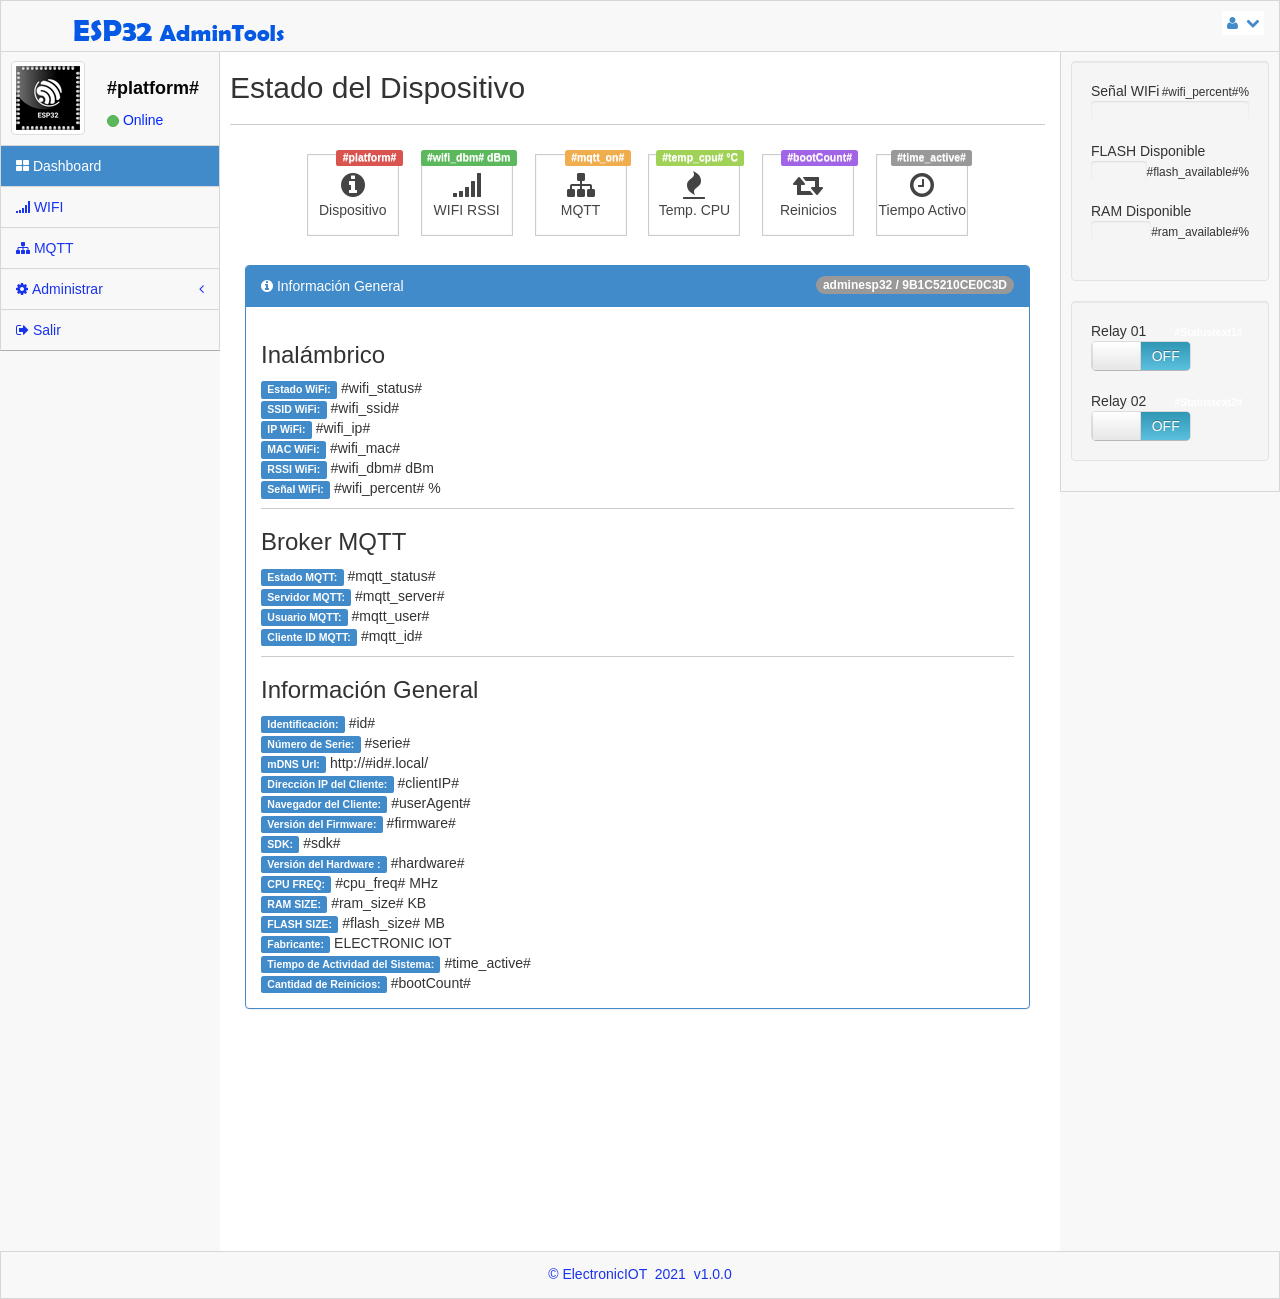
==== commit 3914401d: "Toda la Programación del Servidor Web" ====
--- a/src/data/index.html
+++ b/src/data/index.html
@@ -9,18 +9,18 @@
     <meta content="" name="description" />
     <meta content="ElectronicIOT" name="author" />
     <!-- Favicon icon -->
-    <link rel="icon" href="esp32.png" type="image/x-icon">
+    <link rel="icon" href="www/esp32.png" type="image/x-icon">
     <!-- GLOBAL STYLES -->
-    <link rel="stylesheet" href="bootstrap.css" />
-    <link rel="stylesheet" href="main.css" />
-    <link rel="stylesheet" href="theme.css" />
-    <link rel="stylesheet" href="MoneAdmin.css" />
-    <link rel="stylesheet" href="font-awesome.css" />
-    <link rel="stylesheet" href="bootstrap-switch.css" />
-    <link rel="stylesheet" href="styles.css" />
+    <link rel="stylesheet" href="www/bootstrap.css" />
+    <link rel="stylesheet" href="www/main.css" />
+    <link rel="stylesheet" href="www/theme.css" />
+    <link rel="stylesheet" href="www/MoneAdmin.css" />
+    <link rel="stylesheet" href="www/font-awesome.css" />
+    <link rel="stylesheet" href="www/bootstrap-switch.css" />
+    <link rel="stylesheet" href="www/styles.css" />
     <!--END GLOBAL STYLES -->
     <!-- PAGE LEVEL STYLES -->
-    <link href="layout2.css" rel="stylesheet" />
+    <link href="www/layout2.css" rel="stylesheet" />
     <!-- END PAGE LEVEL  STYLES -->
 </head>
 <!-- END  HEAD-->
@@ -38,7 +38,7 @@
                 <!-- LOGO SECTION -->
                 <header class="navbar-header">
                     <a href="/" class="navbar-brand">
-                        <img src="logo.png" alt="" /></a>
+                        <img src="www/logo.png" alt="" /></a>
                 </header>
                 <!-- END LOGO SECTION -->
                 <ul class="nav navbar-top-links navbar-right">
@@ -65,11 +65,11 @@
         <div id="left">
             <div class="media user-media well-small">
                 <a class="user-link" href="/">
-                    <img class="media-object img-thumbnail user-img" alt="User Picture" src="esp32.png" />
+                    <img class="media-object img-thumbnail user-img" alt="User Picture" src="www/esp32.png" />
                 </a>
                 <br />
                 <div class="media-body">
-                    <h5 class="media-heading"> ESP32</h5>
+                    <h5 class="media-heading"> #platform#</h5>
                     <ul class="list-unstyled user-info">
                         <li>
                             <a class="btn btn-success btn-xs btn-circle" style="width: 10px;height: 12px;"></a> Online
@@ -131,32 +131,32 @@
                         <a class="quick-btn" href="#">
                             <i class="icon-info-sign icon-2x"></i>
                             <span> Dispositivo</span>
-                        <span class="label label-danger">ESP32</span>
+                        <span class="label label-danger">#platform#</span>
                     </a>
                     <a class="quick-btn" href="#">
                         <i class="icon-signal icon-2x"></i>
                         <span>WIFI RSSI</span>
-                        <span class="label label-success">-66 dBm</span>
+                        <span class="label label-success">#wifi_dbm# dBm</span>
                     </a>
                     <a class="quick-btn" href="#">
                         <i class="icon-sitemap icon-2x"></i>
                         <span>MQTT</span>
-                        <span class="label label-warning">Online</span>
+                        <span class="label label-warning">#mqtt_on#</span>
                     </a>
                     <a class="quick-btn" href="#">
                         <i class=" icon-fire icon-2x"></i>
                         <span>Temp. CPU</span>
-                        <span class="label btn-metis-2">20.5 °C</span>
+                        <span class="label btn-metis-2">#temp_cpu# °C</span>
                     </a>
                     <a class="quick-btn" href="#">
                         <i class="icon-retweet icon-2x"></i>
                         <span>Reinicios</span>
-                        <span class="label btn-metis-4">10</span>
+                        <span class="label btn-metis-4">#bootCount#</span>
                     </a>
                     <a class="quick-btn" href="#">
                         <i class="icon-time icon-2x"></i>
                         <span>Tiempo Activo</span>
-                        <span class="label label-default">1:13:22:10</span>
+                        <span class="label label-default">#time_active#</span>
                     </a>
         </div>
     </div>
@@ -171,36 +171,34 @@
             </div>
             <div class="panel-body">
                 <h3>Inalámbrico</h3>
-                <div><span class="label label-primary">Estado WiFi:</span> <span id="WFEstatus"><span class="label label-success">CONECTADO</span></span>
-                </div>
-                <div><span class="label label-primary">Red WiFi:</span> <span>casa ciruelo</span></div>
-                <div><span class="label label-primary">IP WiFi:</span> <span>192.168.0.150</span></div>
-                <div><span class="label label-primary">MAC WiFi:</span> <span>10:52:1C:9B:3D:0C</span></div>
-                <div><span class="label label-primary">RSSI WiFi:</span> <span id="WFDBM">-66 dBm</span></div>
-                <div><span class="label label-primary">Señal WiFi:</span> <span id="WFPRC">68 %</span></div>
+                <div><span class="label label-primary">Estado WiFi:</span> <span>#wifi_status#</span></div>
+                <div><span class="label label-primary">SSID WiFi:</span> <span>#wifi_ssid#</span></div>
+                <div><span class="label label-primary">IP WiFi:</span> <span>#wifi_ip#</span></div>
+                <div><span class="label label-primary">MAC WiFi:</span> <span>#wifi_mac#</span></div>
+                <div><span class="label label-primary">RSSI WiFi:</span> <span id="WFDBM">#wifi_dbm# dBm</span></div>
+                <div><span class="label label-primary">Señal WiFi:</span> <span id="WFPRC">#wifi_percent# %</span></div>
                 <hr>
                 <h3>Broker MQTT</h3>
-                <div><span class="label label-primary">Estado MQTT:</span> <span id="MQTTStatus"><span class="label label-success">CONECTADO</span></span>
-                </div>
-                <div><span class="label label-primary">Servidor MQTT:</span> <span id="MQTTBroker">cubaelectronica.com</span></div>
-                <div><span class="label label-primary">Usuario MQTT:</span> <span>cuba_iot</span></div>
-                <div><span class="label label-primary">Cliente ID MQTT:</span> <span>ESP329B1C52100C3D</span></div>
+                <div><span class="label label-primary">Estado MQTT:</span> <span>#mqtt_status#</span></div>
+                <div><span class="label label-primary">Servidor MQTT:</span> <span>#mqtt_server#</span></div>
+                <div><span class="label label-primary">Usuario MQTT:</span> <span>#mqtt_user#</span></div>
+                <div><span class="label label-primary">Cliente ID MQTT:</span> <span>#mqtt_id#</span></div>
                 <hr>
                 <h3>Información General</h3>
-                <div><span class="label label-primary">Identificación:</span> <span id="id">adminesp32</span></div>
-                <div><span class="label label-primary">Número de Serie:</span> <span>9B1C5210CE0C3D</span></div>
-                <div><span class="label label-primary">mDNS Url:</span> <span>http://adminesp32.local/</span></div>
-                <div><span class="label label-primary">Dirección IP del Cliente:</span> <span>192.168.0.140</span></div>
-                <div><span class="label label-primary">Navegador del Cliente:</span> <span>Mozilla/5.0 (Windows NT 10.0; Win64; x64) AppleWebKit/537.36 (KHTML, like Gecko) Chrome/96.0.4664.45 Safari/537.36</span></div>
-                <div><span class="label label-primary">Versión del Firmware:</span> <span>v1.1.0a-Build-20211117</span></div>
-                <div><span class="label label-primary">SDK:</span> <span>v3.3.5-1-g85c43024c</span></div>
-                <div><span class="label label-primary">Versión del Hardware :</span> <span>ADMINESP32 v1 00000000</span></div>
-                <div><span class="label label-primary">CPU FREQ:</span> <span>240 MHz</span></div>
-                <div><span class="label label-primary">RAM SIZE:</span> <span>341.22 KB</span></div>
-                <div><span class="label label-primary">FLASH SIZE:</span> <span>4.00 MB</span></div>
+                <div><span class="label label-primary">Identificación:</span> <span>#id#</span></div>
+                <div><span class="label label-primary">Número de Serie:</span> <span>#serie#</span></div>
+                <div><span class="label label-primary">mDNS Url:</span> <span>http://#id#.local/</span></div>
+                <div><span class="label label-primary">Dirección IP del Cliente:</span> <span>#clientIP#</span></div>
+                <div><span class="label label-primary">Navegador del Cliente:</span> <span>#userAgent#</span></div>
+                <div><span class="label label-primary">Versión del Firmware:</span> <span>#firmware#</span></div>
+                <div><span class="label label-primary">SDK:</span> <span>#sdk#</span></div>
+                <div><span class="label label-primary">Versión del Hardware :</span> <span>#hardware#</span></div>
+                <div><span class="label label-primary">CPU FREQ:</span> <span>#cpu_freq# MHz</span></div>
+                <div><span class="label label-primary">RAM SIZE:</span> <span>#ram_size# KB</span></div>
+                <div><span class="label label-primary">FLASH SIZE:</span> <span>#flash_size# MB</span></div>
                 <div><span class="label label-primary">Fabricante:</span> <span>ELECTRONIC IOT</span></div>
-                <div><span class="label label-primary">Tiempo de Actividad del Sistema:</span> <span>1:22:15:40</span></div>
-                <div><span class="label label-primary">Cantidad de Reinicios:</span> <span>9</span></div>
+                <div><span class="label label-primary">Tiempo de Actividad del Sistema:</span> <span>#time_active#</span></div>
+                <div><span class="label label-primary">Cantidad de Reinicios:</span> <span>#bootCount#</span></div>
             </div>
         </div>
     </div>
@@ -212,32 +210,32 @@
         <div class="well well-small">
             <span>Señal WIFi</span>
             <span class="pull-right">
-                    <small>80%</small>
+                    <small>#wifi_percent#%</small>
                 </span>
             <div class="progress mini">
-                <div class="progress-bar progress-bar-info" style="width: 80%"></div>
-            </div>
-            <span>FLASH Disponible</span><span class="pull-right"><small>76%</small></span>
+                <div class="progress-bar progress-bar-info" style="width: #wifi_percent#%"></div>
+            </div>
+            <span>FLASH Disponible</span><span class="pull-right"><small>#flash_available#%</small></span>
 
             <div class="progress mini">
-                <div class="progress-bar progress-bar-success" style="width: 76%"></div>
-            </div>
-            <span>RAM Disponible</span><span class="pull-right"><small>61%</small></span>
+                <div class="progress-bar progress-bar-success" style="width: #flash_available#%"></div>
+            </div>
+            <span>RAM Disponible</span><span class="pull-right"><small>#ram_available#%</small></span>
 
             <div class="progress mini">
-                <div class="progress-bar progress-bar-warning" style="width: 61%"></div>
+                <div class="progress-bar progress-bar-warning" style="width: #ram_available#%"></div>
             </div>
         </div>
         <div class="well well-small">
-            <span>Relay 01</span><span class="pull-right success"><small class="label label-primary" id="relay1Status">Activado</small></span>
+            <span>Relay 01</span><span class="pull-right success"><small class="label #label1#">#Statustext1#</small></span>
             <div class="make-switch" data-on="prymary" data-off="info">
-                <input type="checkbox" id="relay1" checked="checked">
+                <input type="checkbox" #relay1#>
             </div>
             <br>
             <br>
-            <span>Relay 02</span><span class="pull-right success"><small class="label label-primary" id="relay2Status">Activado</small></span>
+            <span>Relay 02</span><span class="pull-right success"><small class="label #label2#">#Statustext2#</small></span>
             <div class="make-switch" data-on="primary" data-off="info">
-                <input type="checkbox" id="relay2" checked="checked">
+                <input type="checkbox" #relay2#>
             </div>
         </div>
     </div>
@@ -251,11 +249,11 @@
     </div>
     <!--END FOOTER -->
     <!-- GLOBAL SCRIPTS -->
-    <script src="jquery-2.0.3.min.js"></script>
-    <script src="bootstrap.min.js"></script>
-    <script src="modernizr-2.6.2.min.js"></script>
-    <script src="bootstrap-switch.min.js"></script>
-    <script src="scripts.js"></script>
+    <script src="www/jquery-2.0.3.min.js"></script>
+    <script src="www/bootstrap.min.js"></script>
+    <script src="www/modernizr-2.6.2.min.js"></script>
+    <script src="www/bootstrap-switch.min.js"></script>
+    <script src="www/scripts.js"></script>
     <!-- END GLOBAL SCRIPTS -->
 </body>
 <!-- END BODY-->
--- a/src/data/www/main.css
+++ b/src/data/www/main.css
@@ -0,0 +1,2605 @@
+
+
+
+
+/*********************************************************/
+
+/*                Important For top hover dropwown                */
+
+
+      #top > .navbar .dropdown-menu > li > a:hover, #top > .navbar .dropdown-menu > li > a:focus {
+background-repeat: repeat-x;
+   background-image: linear-gradient(to bottom, #EEECEC  0%, #E2E2E2  100%) !important;
+}
+
+
+/*********************************************************/
+
+
+
+#wrap {
+  margin: 0 auto;
+}
+
+/* Set the fixed height of the footer here */
+
+#footer {
+  height: 48px;
+  background-color: #222222;
+}
+
+@media (min-width: 768px) {
+  html,
+  body {
+    height: 100%;
+    /* The html and body elements cannot have any padding or margin. */
+  
+  }
+  #wrap {
+    height: auto !important;
+    height: 100%;
+    min-height: 100%;
+    padding: 0 0 48px;
+    margin-bottom: -48px;
+  }
+}
+
+/* -------- END Sticky footer styles ------------------ */
+/*********************************************************/
+
+/*                 Template Layout                       */
+
+/*********************************************************/
+
+::-webkit-scrollbar {
+  width: 12px;
+  height: 12px;
+}
+
+::-webkit-scrollbar-thumb {
+  border-radius: 1em;
+}
+
+::-webkit-scrollbar-thumb:hover {
+  background-color: #999;
+}
+
+::-webkit-scrollbar-track {
+  background: transparent;
+  border-radius: 1em;
+}
+
+::-webkit-scrollbar-track:hover {
+  background: rgba(110, 110, 110, 0.25);
+}
+
+body.padTop53 {
+  padding-top: 75px;
+  overflow: visible;
+}
+
+@media (min-width: 802px) {
+  body.padTop53 {
+    padding-top: 51px;
+  }
+
+
+}
+
+#wrap:before,
+#top:before,
+.head:before,
+#footer:before,
+#wrap:after,
+#top:after,
+.head:after,
+#footer:after {
+  display: table;
+  content: " ";
+}
+
+#wrap:after,
+#top:after,
+.head:after,
+#footer:after {
+  clear: both;
+}
+
+#wrap {
+  background-color: #f8f8f8;
+}
+
+#right {
+  display: none;
+}
+
+@media (min-width: 768px) {
+  #left {
+    position: relative;
+    float: left;
+    width: 100px;
+  }
+  #left #menu.affix {
+    position: fixed;
+    top:0px;
+    width: 100px;
+    overflow-x: hidden;
+    overflow-y: hidden;
+    -webkit-overflow-scrolling: touch;
+  }
+  #left #menu.affix:hover {
+    overflow-y: scroll;
+  }
+  #left #menu.affix > li:last-child > a:last-child {
+    /*border-bottom: 1px solid rgba(0, 0, 0, 0.3);*/
+    /*box-shadow: 0 1px 0 rgba(255, 255, 255, 0.05), 0 1px 0 rgba(255, 255, 255, 0.05) inset;*/
+  }
+  body.padTop53 #left #menu.affix {
+    top: 53px;
+  }
+  .side-right #left {
+    float: right;
+  }
+  #content {
+    margin-left: 100px;
+  }
+  .side-right #content {
+    margin-right: 100px;
+    margin-left: 0;
+  }
+  #left {
+    margin-bottom: -10px;
+  }
+}
+
+@media (min-width: 992px) {
+  #left {
+    width: 220px;
+  }
+  #left #menu.affix {
+    width: 220px;
+  }
+  .mini-sidebar #left {
+    width: 100px;
+  }
+  .mini-sidebar #left #menu.affix {
+    width: 100px;
+  }
+  #content {
+    margin-left: 220px;
+  }
+  .side-right #content {
+    margin-right: 220px;
+  }
+  .mini-sidebar #content {
+    margin-left: 100px;
+  }
+  .mini-sidebar.side-right #content {
+    margin-right: 100px;
+    margin-left: 0;
+  }
+}
+
+@media (min-width: 768px) {
+  .hide-sidebar #left,
+  .hide-sidebar #right {
+    display: none;
+  }
+  .hide-sidebar #content {
+    width: 100% !important;
+    margin: 0 !important;
+  }
+}
+
+@media (min-width: 1200px) {
+  body.fixed #wrap,
+  body.fixed #footer,
+  body.fixed #top .navbar.navbar-fixed-top {
+    max-width: 1170px;
+    margin-right: auto;
+    margin-left: auto;
+  }
+}
+
+/* ================== END Template Layout ============== */
+
+/* BEGIN TOP bar */
+
+#top .navbar {
+  margin-bottom: 0;
+   border:1px solid rgb(216, 215, 215);
+  background-color:#f8f8f8;
+}
+
+#top .navbar-brand {
+  padding: 0;
+}
+
+#top .topnav {
+  margin: 10px 15px 10px auto;
+}
+
+@media (min-width: 768px) {
+  #top .topnav {
+    float: right;
+  }
+}
+
+/* END TOP bar */
+/* BEGIN header.head bar */
+
+.head {
+  text-shadow: 0 1px 0px rgba(0, 0, 0, 0.5);
+  background: #404040;
+  border-bottom: 1px solid rgba(0, 0, 0, 0.3);
+  box-shadow: 0 1px 0px rgba(255, 255, 255, 0.05) inset;
+}
+
+.head .search-bar {
+  padding: 10px 15px;
+  margin: 0 auto;
+  border-bottom: 1px solid rgba(0, 0, 0, 0.3);
+  -webkit-box-shadow: 0 1px 0 rgba(255, 255, 255, 0.05);
+          box-shadow: 0 1px 0 rgba(255, 255, 255, 0.05);
+}
+
+.head .search-bar .main-search {
+  margin-right: 40px;
+  border-bottom: 1px solid #7c7c7c;
+}
+
+.head .search-bar .main-search input[type="text"] {
+  color: #ccc;
+  background-color: transparent;
+  border-color: transparent;
+  -webkit-box-shadow: none;
+          box-shadow: none;
+}
+
+.head .search-bar .main-search button,
+.head .search-bar .main-search input[type=submit] {
+  background: transparent;
+  border: transparent;
+}
+
+@media (min-width: 768px) {
+  .head .search-bar {
+    border-right: 1px solid rgba(0, 0, 0, 0.3);
+    border-bottom-width: 0;
+    -webkit-box-shadow: -1px 0 0px rgba(255, 255, 255, 0.05) inset;
+            box-shadow: -1px 0 0px rgba(255, 255, 255, 0.05) inset;
+  }
+  .side-right .head .search-bar {
+    border-left: 1px solid rgba(0, 0, 0, 0.3);
+    border-right-width: 0;
+    -webkit-box-shadow: 1px 0 0px rgba(255, 255, 255, 0.05) inset;
+            box-shadow: 1px 0 0px rgba(255, 255, 255, 0.05) inset;
+  }
+}
+
+.head .main-bar {
+  padding: 10px;
+}
+
+.head .main-bar h3 {
+  margin-top: 0;
+  margin-bottom: 0;
+  color: #bababa;
+}
+
+@media (min-width: 768px) {
+  .head .main-bar h3 {
+    margin-top: 5px;
+  }
+}
+
+@media (min-width: 768px) {
+  .head .search-bar .main-search {
+    margin-right: auto;
+  }
+}
+
+#menu-toggle {
+  float: right;
+  margin-left: 15px;
+}
+
+@media (min-width: 768px) {
+  .search-bar {
+    float: left;
+    width: 100px;
+    padding: 10px 4px;
+  }
+  .side-right .search-bar {
+    float: right;
+  }
+  .search-bar .input-group-btn {
+    display: none;
+  }
+  .search-bar .input-small.form-control {
+    border-radius: 3px;
+  }
+  .main-bar {
+    margin-left: 100px;
+  }
+  .side-right .main-bar {
+    margin-right: 100px;
+    margin-left: 0;
+  }
+}
+
+@media (min-width: 992px) {
+  .search-bar {
+    width: 220px;
+    padding: 10px 15px;
+  }
+  .search-bar .input-group-btn {
+    display: table-cell;
+  }
+  .search-bar .input-small.form-control {
+    border-radius: 3px 0 0 3px;
+  }
+  .mini-sidebar .search-bar {
+    width: 100px;
+    padding: 10px 4px;
+  }
+  .mini-sidebar .search-bar .input-group-btn {
+    display: none;
+  }
+  .mini-sidebar .search-bar .input-small.form-control {
+    border-radius: 3px;
+  }
+  .main-bar {
+    margin-left: 220px;
+  }
+  .side-right .main-bar {
+    margin-right: 220px;
+  }
+  .mini-sidebar .main-bar {
+    margin-left: 100px;
+  }
+  .side-right.mini-sidebar .main-bar {
+    margin-left: 0;
+  }
+}
+
+/** END header.head bar */
+/*********************************************************/
+
+/*          Begin LEFT Styles                           */
+
+/*********************************************************/
+
+.user-media {
+  display: none;
+  /*background-color: #5cb85c;*/
+  color:#0029FF;
+   border-right:1px solid rgb(216, 215, 215);
+    border-left:1px solid rgb(216, 215, 215);
+}
+
+@media (min-width: 768px) {
+  .user-media {
+    display: block;
+  }
+  .user-media .media-body {
+    display: none;
+  }
+  .user-media .user-link {
+    position: relative;
+    display: block;
+    margin-right: auto;
+    margin-left: auto;
+  }
+  .user-media .user-link .user-img {
+    margin: 10px auto;
+  }
+  .user-media .user-link .user-label {
+    position: absolute;
+    top: -6px;
+    right: 6px;
+  }
+}
+
+@media (min-width: 992px) {
+  .user-media .user-link {
+    float: left;
+  }
+  .user-media .user-link .user-img {
+    margin: 10px;
+  }
+  .user-media .user-link .user-label {
+    top: 6px;
+    right: 0;
+  }
+  .user-media .media-body {
+    display: block;
+    float: left;
+    margin-left: 12px;
+  }
+  .user-media .media-body h5.media-heading {
+   font-size: 18px;
+padding-top: 8px;
+margin-bottom: 11px;
+color: #050505;
+font-weight: bolder;
+  }
+  .user-media .media-body ul.user-info li {
+    /*color: #ccc;*/
+  }
+}
+
+@media (min-width: 768px) {
+  .mini-sidebar .media-body {
+    display: none;
+  }
+  .side-right .user-link .user-label {
+    right: auto;
+    left: 6px;
+  }
+}
+
+/* ============== END LEFT Styles ================= */
+#menu {
+  position: relative;
+  overflow: hidden;
+  /*background-color: #333;*/
+  border-right:1px solid rgb(216, 215, 215);
+   border-left:1px solid rgb(216, 215, 215);
+  background-color:#f8f8f8;
+  border-bottom: 1px solid rgba(0, 0, 0, 0.3);
+  -webkit-box-shadow: 0 1px 0 rgba(255, 255, 255, 0.05);
+          box-shadow: 0 1px 0 rgba(255, 255, 255, 0.05);
+}
+
+#menu,
+#menu ul {
+  padding: 0;
+  margin: 0;
+  list-style: none;
+}
+
+@media (min-width: 768px) {
+  #menu.collapse {
+    display: inherit !important;
+  }
+}
+
+#menu > li {
+  position: relative;
+  display: block;
+  margin: 0;
+  border-width: 0;
+  border-radius: 0;
+}
+
+#menu > li > a {
+  position: relative;
+  display: block;
+  padding: 10px 15px;
+  color: #1933EC;
+  /*text-shadow: 0 1px 0 rgba(0, 0, 0, 0.5);*/
+  border-top:1px solid rgb(216, 215, 215);
+  /*-webkit-box-shadow: inset 0 1px 0 rgba(255, 255, 255, 0.05);
+          box-shadow: inset 0 1px 0 rgba(255, 255, 255, 0.05);*/
+}
+
+#menu > li > a:hover,
+#menu > li > a:focus {
+  color: #fff;
+  text-decoration: none;
+  background-color: #428bca;
+  outline: none;
+}
+
+#menu > li > a .label {
+  float: right;
+}
+
+#menu > li.active > a {
+  color: #fff;
+  background-color: #428bca;
+
+}
+
+#menu > li.panel {
+  background-color: transparent;
+}
+
+#menu li > a {
+  text-decoration: none;
+}
+
+#menu ul {
+  padding: 5px 0 5px 15px;
+  border-top: 1px solid rgb(216, 215, 215);
+  -webkit-box-shadow: 0 1px 0px rgba(255, 255, 255, 0.05) inset;
+          box-shadow: 0 1px 0px rgba(255, 255, 255, 0.05) inset;
+}
+
+#menu ul a {
+  display: block;
+  padding: 10px 0;
+  /*margin-left: 15px;*/
+   /*font-size: 12px;*/
+  font-size: 14px;
+  /*color: #000;*/
+}
+
+#menu .nav-header {
+  padding: 3px 15px;
+  font-size: 12px;
+  font-weight: bold;
+  color: #777;
+  text-shadow: 0 1px 0px rgba(0, 0, 0, 0.5);
+  text-transform: uppercase;
+  background: #404040;
+  border-top: 1px solid rgba(0, 0, 0, 0.3);
+  -webkit-box-shadow: 0 1px 0px rgba(255, 255, 255, 0.05) inset;
+          box-shadow: 0 1px 0px rgba(255, 255, 255, 0.05) inset;
+}
+
+#menu .nav-divider {
+  height: 6px;
+  margin: 0;
+  background: rgba(0, 0, 0, 0.2);
+  border-top: 1px solid rgba(255, 255, 255, 0.01);
+  box-shadow: 0 1px 3px rgba(0, 0, 0, 0.3) inset;
+}
+
+#menu > li.active > a {
+  position: relative;
+}
+
+#menu > li.panel.active ul > li.active > a:after {
+  position: absolute;
+  right: 0;
+  border-color: transparent #6e6e6e transparent transparent;
+  border-style: solid;
+  border-width: 10px;
+  content: "";
+}
+
+.side-right #menu > li > a > .label {
+  right: auto;
+  left: 3px;
+}
+
+@media (min-width: 768px) {
+  .mini-sidebar #menu > li > a,
+  #menu > li > a {
+    text-align: center;
+  }
+  .mini-sidebar #menu > li > a > i,
+  #menu > li > a > i {
+    display: block;
+    font-size: 20px;
+  }
+  .mini-sidebar #menu > li > a .label,
+  #menu > li > a .label {
+    position: absolute;
+    top: 3px;
+    right: 3px;
+  }
+  .mini-sidebar.side-right #menu > li > a .label,
+  .side-right #menu > li > a .label {
+    right: auto;
+  }
+  #menu:after,
+  .mini-sidebar #menu:after {
+    position: absolute;
+    top: 0;
+    right: 0;
+    bottom: 0;
+    left: 0;
+    display: block;
+    width: 0;
+    /*background: #333;*/
+    /*content: " ";*/
+    -webkit-box-shadow: 97px 1px 5px 2px rgba(0, 0, 0, 0.6);
+            box-shadow: 97px 1px 5px 2px rgba(0, 0, 0, 0.6);
+  }
+  .side-right #menu:after,
+  .side-right.mini-sidebar #menu:after {
+    -webkit-box-shadow: 3px 1px 5px 2px rgba(0, 0, 0, 0.6);
+            box-shadow: 3px 1px 5px 2px rgba(0, 0, 0, 0.6);
+  }
+}
+
+@media (min-width: 992px) {
+  #menu > li > a {
+    text-align: left;
+  }
+  #menu > li > a > i {
+    display: inline;
+    font-size: 14px;
+  }
+  #menu > li > a > .label {
+    position: relative;
+  }
+  #menu:after {
+    -webkit-box-shadow: 217px 1px 5px 2px rgba(0, 0, 0, 0.6);
+            box-shadow: 217px 1px 5px 2px rgba(0, 0, 0, 0.6);
+  }
+  .mini-sidebar #menu:after {
+    -webkit-box-shadow: 97px 1px 5px 2px rgba(0, 0, 0, 0.6);
+            box-shadow: 97px 1px 5px 2px rgba(0, 0, 0, 0.6);
+  }
+}
+
+/* BEGIN CONTENT STYLES */
+
+#content {
+  -webkit-transition: margin 0.4s;
+          transition: margin 0.4s;
+}
+
+.outer {
+  padding: 10px;
+  background-color: #6e6e6e;
+}
+
+.outer:before,
+.outer:after {
+  display: table;
+  content: " ";
+}
+
+.outer:after {
+  clear: both;
+}
+
+.inner {
+  position: relative;
+  min-height: 1px;
+  /*padding-right: 10px;*/
+  padding-right: 15px;
+  padding-left: 10px;
+  background: #fff;
+  border: 0px solid #e4e4e4;
+  min-height:1200px;
+}
+
+@media (min-width: 768px) {
+  .inner {
+    float: left;
+    width: 100%;
+
+  }
+ 
+}
+
+.inner .row {
+  margin-right: -15px;
+  margin-left: -15px;
+}
+
+/* END CONTENT STYLES */
+/* BEGIN FOOTER */
+
+#footer {
+  margin: 0 auto;
+  color: #1933EC;
+background-color:#f8f8f8;
+ border:1px solid rgb(216, 215, 215);
+
+}
+
+#footer p {
+  padding: 12px 0 0;
+  text-align: center;
+  
+}
+
+/** END FOOTER */
+.box {
+  position: relative;
+  display: block;
+  margin: 10px auto;
+  border: 1px solid #efefef;
+}
+
+.box header {
+  background-repeat: repeat-x;
+    border-bottom: 1px solid #d4d4d4;
+    -webkit-box-shadow: 0 1px 4px rgba(0, 0, 0, 0.065);
+    box-shadow: 0 1px 4px rgba(0, 0, 0, 0.065);
+    background-image: linear-gradient(to bottom, #ffffff 0%, #f2f2f2 100%);
+}
+
+.box header:before,
+.box header:after {
+  display: table;
+  content: " ";
+}
+
+.box header:after {
+  clear: both;
+}
+
+.box header .icons,
+.box header h5,
+.box header .toolbar {
+  position: relative;
+  display: block;
+  float: left;
+  min-height: 1px;
+  padding: 0;
+  margin: 0;
+}
+
+.box header .icons {
+  padding: 10px 15px;
+  border-right: 1px solid #ddd;
+  -webkit-box-shadow: 1px 0px 0px #ffffff;
+          box-shadow: 1px 0px 0px #ffffff;
+}
+
+.box header h5 {
+  padding: 12px;
+  font-weight: bold;
+}
+
+.box.inverse header {
+  color: #f5f5f5;
+    background-repeat: repeat-x;
+    border-bottom: 1px solid #4d4d4d;
+    background-image: linear-gradient(to bottom, #333333 0%, #222222 100%);
+}
+
+.box.inverse header .icons {
+  border-right: 1px solid #222;
+  -webkit-box-shadow: 1px 0px 0px #3c3c3c;
+          box-shadow: 1px 0px 0px #3c3c3c;
+}
+
+.box.primary header {
+  color: #fff;
+    background-repeat: repeat-x;
+    border-bottom: 1px solid #428bca;
+    background-image: linear-gradient(to bottom, #428bca 0%, #3071a9 100%);
+}
+
+.box.primary header .icons {
+  border-right: 1px solid #245682;
+  -webkit-box-shadow: 1px 0px 0px #6aa3d5;
+          box-shadow: 1px 0px 0px #6aa3d5;
+}
+
+.box.success header {
+  color: #fff;
+    background-repeat: repeat-x;
+    border-bottom: 1px solid #5cb85c;
+    background-image: linear-gradient(to bottom, #5cb85c 0%, #449d44 100%);
+}
+
+.box.success header .icons {
+  border-right: 1px solid #357935;
+  -webkit-box-shadow: 1px 0px 0px #80c780;
+          box-shadow: 1px 0px 0px #80c780;
+}
+
+.box.warning header {
+  color: #fff;
+    background-repeat: repeat-x;
+    border-bottom: 1px solid #f0ad4e;
+    background-image: linear-gradient(to bottom, #f0ad4e 0%, #ec971f 100%);
+}
+
+.box.warning header .icons {
+  border-right: 1px solid #c77c11;
+  -webkit-box-shadow: 1px 0px 0px #f4c37d;
+          box-shadow: 1px 0px 0px #f4c37d;
+}
+
+.box.danger header {
+  color: #fff;
+    background-repeat: repeat-x;
+    border-bottom: 1px solid #d9534f;
+    background-image: linear-gradient(to bottom, #d9534f 0%, #c9302c 100%);
+}
+
+.box.danger header .icons {
+  border-right: 1px solid #a02622;
+  -webkit-box-shadow: 1px 0px 0px #e27c79;
+          box-shadow: 1px 0px 0px #e27c79;
+}
+
+.box.info header {
+  color: #fff;
+    background-repeat: repeat-x;
+    border-bottom: 1px solid #5bc0de;
+    background-image: linear-gradient(to bottom, #5bc0de 0%, #31b0d5 100%);
+}
+
+.box.info header .icons {
+  border-right: 1px solid #2390b0;
+  -webkit-box-shadow: 1px 0px 0px #85d0e7;
+          box-shadow: 1px 0px 0px #85d0e7;
+}
+
+.box:not(.dark) header .toolbar .nav > li > a {
+  /*color: #fff;*/
+  color:#1973e1;
+}
+
+.box header .toolbar {
+  display: inline-table;
+  float: right;
+}
+
+.box header .toolbar .btn-toolbar {
+  margin: 6px 3px;
+}
+
+.box header .toolbar .label,
+.box header .toolbar .badge {
+  display: inline-block;
+  margin: 10px;
+}
+
+.box header .toolbar .nav {
+  margin: 1px 1px 0 0;
+}
+
+.box header .toolbar .nav > li {
+  display: inline-block;
+}
+
+.box header .toolbar .nav > li > a {
+  padding-top: 9px;
+ 
+}
+
+.box header .toolbar .nav > li > a:hover,
+.box header .toolbar .nav > li > a:focus {
+  color: #222;
+  
+}
+
+.box header .toolbar > .btn {
+  margin-right: 4px;
+}
+
+.box header .toolbar > .btn-sm,
+.box header .toolbar > .btn-group {
+  margin: 4px;
+}
+
+.box header .toolbar > .btn-xs {
+  margin: 6px;
+}
+
+.box header .toolbar .input-sm {
+  margin: 4px -4px;
+}
+
+.box header .toolbar .progress {
+  min-width: 120px;
+  margin: 10px 4px;
+}
+
+.box header .toolbar .progress.middle {
+  height: 12px;
+  margin: 13px 4px;
+}
+
+.box header .toolbar .progress.mini {
+  height: 6px;
+  margin: 16px 4px;
+}
+
+.box.danger .dropdown-menu > li > a:hover,
+.box.danger .dropdown-menu > li > a:focus {
+  background-repeat: repeat-x;
+    background-image: linear-gradient(to bottom, #d9534f 0%, #c9302c 100%);
+}
+
+.box.info .dropdown-menu > li > a:hover,
+.box.info .dropdown-menu > li > a:focus {
+  background-repeat: repeat-x;
+    background-image: linear-gradient(to bottom, #5bc0de 0%, #31b0d5 100%);
+}
+
+.box.success .dropdown-menu > li > a:hover,
+.box.success .dropdown-menu > li > a:focus {
+  background-repeat: repeat-x;
+    background-image: linear-gradient(to bottom, #5cb85c 0%, #449d44 100%);
+}
+
+.box.warning .dropdown-menu > li > a:hover,
+.box.warning .dropdown-menu > li > a:focus {
+  background-repeat: repeat-x;
+    background-image: linear-gradient(to bottom, #f0ad4e 0%, #ec971f 100%);
+}
+
+.box.inverse .dropdown-menu > li > a:hover,
+.box.inverse .dropdown-menu > li > a:focus {
+  background-repeat: repeat-x;
+    background-image: linear-gradient(to bottom, #333333 0%, #222222 100%);
+}
+
+.box .body {
+  padding: 10px;
+  -webkit-box-shadow: inset 0 1px 1px rgba(0, 0, 0, 0.05);
+          box-shadow: inset 0 1px 1px rgba(0, 0, 0, 0.05);
+}
+
+.box .body hr {
+  margin-right: -10px;
+  margin-left: -10px;
+}
+
+.body.collapse:not(.in) {
+  padding: 0;
+}
+
+.box > .block {
+  padding: 0;
+}
+
+.row.ui-sortable .box header {
+  cursor: move;
+}
+
+.btn-metis-1 {
+  color: #ffffff;
+  background-color: #ee465a;
+  border-color: #c11a39;
+}
+
+.btn-metis-1:hover,
+.btn-metis-1:focus,
+.btn-metis-1:active,
+.btn-metis-1.active,
+.open .dropdown-toggle.btn-metis-1 {
+  color: #ffffff;
+  background-color: #eb2139;
+  border-color: #8b1329;
+}
+
+.btn-metis-1:active,
+.btn-metis-1.active,
+.open .dropdown-toggle.btn-metis-1 {
+  background-image: none;
+}
+
+.btn-metis-1.disabled,
+.btn-metis-1[disabled],
+fieldset[disabled] .btn-metis-1,
+.btn-metis-1.disabled:hover,
+.btn-metis-1[disabled]:hover,
+fieldset[disabled] .btn-metis-1:hover,
+.btn-metis-1.disabled:focus,
+.btn-metis-1[disabled]:focus,
+fieldset[disabled] .btn-metis-1:focus,
+.btn-metis-1.disabled:active,
+.btn-metis-1[disabled]:active,
+fieldset[disabled] .btn-metis-1:active,
+.btn-metis-1.disabled.active,
+.btn-metis-1[disabled].active,
+fieldset[disabled] .btn-metis-1.active {
+  background-color: #ee465a;
+  border-color: #c11a39;
+}
+
+.btn-metis-2 {
+  color: #ffffff;
+  background-color: #9fd256;
+  border-color: #6fac34;
+}
+
+.btn-metis-2:hover,
+.btn-metis-2:focus,
+.btn-metis-2:active,
+.btn-metis-2.active,
+.open .dropdown-toggle.btn-metis-2 {
+  color: #ffffff;
+  background-color: #8dc936;
+  border-color: #517d26;
+}
+
+.btn-metis-2:active,
+.btn-metis-2.active,
+.open .dropdown-toggle.btn-metis-2 {
+  background-image: none;
+}
+
+.btn-metis-2.disabled,
+.btn-metis-2[disabled],
+fieldset[disabled] .btn-metis-2,
+.btn-metis-2.disabled:hover,
+.btn-metis-2[disabled]:hover,
+fieldset[disabled] .btn-metis-2:hover,
+.btn-metis-2.disabled:focus,
+.btn-metis-2[disabled]:focus,
+fieldset[disabled] .btn-metis-2:focus,
+.btn-metis-2.disabled:active,
+.btn-metis-2[disabled]:active,
+fieldset[disabled] .btn-metis-2:active,
+.btn-metis-2.disabled.active,
+.btn-metis-2[disabled].active,
+fieldset[disabled] .btn-metis-2.active {
+  background-color: #9fd256;
+  border-color: #6fac34;
+}
+
+.btn-metis-3 {
+  color: #ffffff;
+  background-color: #fbb450;
+  border-color: #f89406;
+}
+
+.btn-metis-3:hover,
+.btn-metis-3:focus,
+.btn-metis-3:active,
+.btn-metis-3.active,
+.open .dropdown-toggle.btn-metis-3 {
+  color: #ffffff;
+  background-color: #faa328;
+  border-color: #bc7005;
+}
+
+.btn-metis-3:active,
+.btn-metis-3.active,
+.open .dropdown-toggle.btn-metis-3 {
+  background-image: none;
+}
+
+.btn-metis-3.disabled,
+.btn-metis-3[disabled],
+fieldset[disabled] .btn-metis-3,
+.btn-metis-3.disabled:hover,
+.btn-metis-3[disabled]:hover,
+fieldset[disabled] .btn-metis-3:hover,
+.btn-metis-3.disabled:focus,
+.btn-metis-3[disabled]:focus,
+fieldset[disabled] .btn-metis-3:focus,
+.btn-metis-3.disabled:active,
+.btn-metis-3[disabled]:active,
+fieldset[disabled] .btn-metis-3:active,
+.btn-metis-3.disabled.active,
+.btn-metis-3[disabled].active,
+fieldset[disabled] .btn-metis-3.active {
+  background-color: #fbb450;
+  border-color: #f89406;
+}
+
+.btn-metis-4 {
+  color: #ffffff;
+  background-color: #a264e7;
+  border-color: #62309a;
+}
+
+.btn-metis-4:hover,
+.btn-metis-4:focus,
+.btn-metis-4:active,
+.btn-metis-4.active,
+.open .dropdown-toggle.btn-metis-4 {
+  color: #ffffff;
+  background-color: #8d41e2;
+  border-color: #44216b;
+}
+
+.btn-metis-4:active,
+.btn-metis-4.active,
+.open .dropdown-toggle.btn-metis-4 {
+  background-image: none;
+}
+
+.btn-metis-4.disabled,
+.btn-metis-4[disabled],
+fieldset[disabled] .btn-metis-4,
+.btn-metis-4.disabled:hover,
+.btn-metis-4[disabled]:hover,
+fieldset[disabled] .btn-metis-4:hover,
+.btn-metis-4.disabled:focus,
+.btn-metis-4[disabled]:focus,
+fieldset[disabled] .btn-metis-4:focus,
+.btn-metis-4.disabled:active,
+.btn-metis-4[disabled]:active,
+fieldset[disabled] .btn-metis-4:active,
+.btn-metis-4.disabled.active,
+.btn-metis-4[disabled].active,
+fieldset[disabled] .btn-metis-4.active {
+  background-color: #a264e7;
+  border-color: #62309a;
+}
+
+.btn-metis-5 {
+  color: #ffffff;
+  background-color: #777777;
+  border-color: #555555;
+}
+
+.btn-metis-5:hover,
+.btn-metis-5:focus,
+.btn-metis-5:active,
+.btn-metis-5.active,
+.open .dropdown-toggle.btn-metis-5 {
+  color: #ffffff;
+  background-color: #636363;
+  border-color: #363636;
+}
+
+.btn-metis-5:active,
+.btn-metis-5.active,
+.open .dropdown-toggle.btn-metis-5 {
+  background-image: none;
+}
+
+.btn-metis-5.disabled,
+.btn-metis-5[disabled],
+fieldset[disabled] .btn-metis-5,
+.btn-metis-5.disabled:hover,
+.btn-metis-5[disabled]:hover,
+fieldset[disabled] .btn-metis-5:hover,
+.btn-metis-5.disabled:focus,
+.btn-metis-5[disabled]:focus,
+fieldset[disabled] .btn-metis-5:focus,
+.btn-metis-5.disabled:active,
+.btn-metis-5[disabled]:active,
+fieldset[disabled] .btn-metis-5:active,
+.btn-metis-5.disabled.active,
+.btn-metis-5[disabled].active,
+fieldset[disabled] .btn-metis-5.active {
+  background-color: #777777;
+  border-color: #555555;
+}
+
+.btn-metis-6 {
+  color: #ffffff;
+  background-color: #00b4f5;
+  border-color: #008dc5;
+}
+
+.btn-metis-6:hover,
+.btn-metis-6:focus,
+.btn-metis-6:active,
+.btn-metis-6.active,
+.open .dropdown-toggle.btn-metis-6 {
+  color: #ffffff;
+  background-color: #0096cc;
+  border-color: #006188;
+}
+
+.btn-metis-6:active,
+.btn-metis-6.active,
+.open .dropdown-toggle.btn-metis-6 {
+  background-image: none;
+}
+
+.btn-metis-6.disabled,
+.btn-metis-6[disabled],
+fieldset[disabled] .btn-metis-6,
+.btn-metis-6.disabled:hover,
+.btn-metis-6[disabled]:hover,
+fieldset[disabled] .btn-metis-6:hover,
+.btn-metis-6.disabled:focus,
+.btn-metis-6[disabled]:focus,
+fieldset[disabled] .btn-metis-6:focus,
+.btn-metis-6.disabled:active,
+.btn-metis-6[disabled]:active,
+fieldset[disabled] .btn-metis-6:active,
+.btn-metis-6.disabled.active,
+.btn-metis-6[disabled].active,
+fieldset[disabled] .btn-metis-6.active {
+  background-color: #00b4f5;
+  border-color: #008dc5;
+}
+
+.btn-circle {
+  width: 40px;
+  height: 40px;
+  padding: 8px 10px;
+  border-radius: 500px;
+}
+
+.btn-circle.btn-lg {
+  width: 60px;
+  height: 60px;
+  padding: 14px 16px;
+}
+
+.btn-circle.btn-sm {
+  width: 30px;
+  height: 30px;
+  padding: 5px 10px;
+}
+
+.btn-circle.btn-xs {
+  width: 20px;
+  height: 20px;
+  padding: 0 5px;
+}
+
+.btn-rect {
+  border-radius: 0 !important;
+}
+
+.btn-round.btn {
+  border-radius: 28px;
+}
+
+.btn-round.btn-xs {
+  border-radius: 28px;
+}
+
+.btn-round.btn-sm {
+  border-radius: 28px;
+}
+
+.btn-round.btn-lg {
+  border-radius: 28px;
+}
+
+.btn-line.btn-default {
+  color: #333333;
+  background-color: #fff;
+  border-color: #cccccc;
+}
+
+.btn-line.btn-default:hover,
+.btn-line.btn-default:focus,
+.btn-line.btn-default:active,
+.btn-line.btn-default.active {
+  color: #ffffff;
+  background-color: #262626;
+  border-color: #b3b3b3;
+}
+
+.btn-line.btn-default.disabled,
+.btn-line.btn-default[disabled],
+fieldset[disabled] .btn-line.btn-default,
+.btn-line.btn-default.disabled:hover,
+.btn-line.btn-default[disabled]:hover,
+fieldset[disabled] .btn-line.btn-default:hover,
+.btn-line.btn-default.disabled:focus,
+.btn-line.btn-default[disabled]:focus,
+fieldset[disabled] .btn-line.btn-default:focus,
+.btn-line.btn-default.disabled:active,
+.btn-line.btn-default[disabled]:active,
+fieldset[disabled] .btn-line.btn-default:active,
+.btn-line.btn-default.disabled.active,
+.btn-line.btn-default[disabled].active,
+fieldset[disabled] .btn-line.btn-default.active {
+  background-color: #ffffff;
+  border-color: #cccccc;
+}
+
+.btn-line.btn-primary {
+  color: #428bca;
+  background-color: #fff;
+  border-color: #357ebd;
+}
+
+.btn-line.btn-primary:hover,
+.btn-line.btn-primary:focus,
+.btn-line.btn-primary:active,
+.btn-line.btn-primary.active {
+  color: #ffffff;
+  background-color: #357ebd;
+  border-color: #2a6496;
+}
+
+.btn-line.btn-primary.disabled,
+.btn-line.btn-primary[disabled],
+fieldset[disabled] .btn-line.btn-primary,
+.btn-line.btn-primary.disabled:hover,
+.btn-line.btn-primary[disabled]:hover,
+fieldset[disabled] .btn-line.btn-primary:hover,
+.btn-line.btn-primary.disabled:focus,
+.btn-line.btn-primary[disabled]:focus,
+fieldset[disabled] .btn-line.btn-primary:focus,
+.btn-line.btn-primary.disabled:active,
+.btn-line.btn-primary[disabled]:active,
+fieldset[disabled] .btn-line.btn-primary:active,
+.btn-line.btn-primary.disabled.active,
+.btn-line.btn-primary[disabled].active,
+fieldset[disabled] .btn-line.btn-primary.active {
+  background-color: #ffffff;
+  border-color: #357ebd;
+}
+
+.btn-line.btn-warning {
+  color: #f0ad4e;
+  background-color: #fff;
+  border-color: #eea236;
+}
+
+.btn-line.btn-warning:hover,
+.btn-line.btn-warning:focus,
+.btn-line.btn-warning:active,
+.btn-line.btn-warning.active {
+  color: #ffffff;
+  background-color: #eea236;
+  border-color: #df8a13;
+}
+
+.btn-line.btn-warning.disabled,
+.btn-line.btn-warning[disabled],
+fieldset[disabled] .btn-line.btn-warning,
+.btn-line.btn-warning.disabled:hover,
+.btn-line.btn-warning[disabled]:hover,
+fieldset[disabled] .btn-line.btn-warning:hover,
+.btn-line.btn-warning.disabled:focus,
+.btn-line.btn-warning[disabled]:focus,
+fieldset[disabled] .btn-line.btn-warning:focus,
+.btn-line.btn-warning.disabled:active,
+.btn-line.btn-warning[disabled]:active,
+fieldset[disabled] .btn-line.btn-warning:active,
+.btn-line.btn-warning.disabled.active,
+.btn-line.btn-warning[disabled].active,
+fieldset[disabled] .btn-line.btn-warning.active {
+  background-color: #ffffff;
+  border-color: #eea236;
+}
+
+.btn-line.btn-danger {
+  color: #d9534f;
+  background-color: #fff;
+  border-color: #d43f3a;
+}
+
+.btn-line.btn-danger:hover,
+.btn-line.btn-danger:focus,
+.btn-line.btn-danger:active,
+.btn-line.btn-danger.active {
+  color: #ffffff;
+  background-color: #d43f3a;
+  border-color: #b52b27;
+}
+
+.btn-line.btn-danger.disabled,
+.btn-line.btn-danger[disabled],
+fieldset[disabled] .btn-line.btn-danger,
+.btn-line.btn-danger.disabled:hover,
+.btn-line.btn-danger[disabled]:hover,
+fieldset[disabled] .btn-line.btn-danger:hover,
+.btn-line.btn-danger.disabled:focus,
+.btn-line.btn-danger[disabled]:focus,
+fieldset[disabled] .btn-line.btn-danger:focus,
+.btn-line.btn-danger.disabled:active,
+.btn-line.btn-danger[disabled]:active,
+fieldset[disabled] .btn-line.btn-danger:active,
+.btn-line.btn-danger.disabled.active,
+.btn-line.btn-danger[disabled].active,
+fieldset[disabled] .btn-line.btn-danger.active {
+  background-color: #ffffff;
+  border-color: #d43f3a;
+}
+
+.btn-line.btn-success {
+  color: #5cb85c;
+  background-color: #fff;
+  border-color: #4cae4c;
+}
+
+.btn-line.btn-success:hover,
+.btn-line.btn-success:focus,
+.btn-line.btn-success:active,
+.btn-line.btn-success.active {
+  color: #ffffff;
+  background-color: #4cae4c;
+  border-color: #3d8b3d;
+}
+
+.btn-line.btn-success.disabled,
+.btn-line.btn-success[disabled],
+fieldset[disabled] .btn-line.btn-success,
+.btn-line.btn-success.disabled:hover,
+.btn-line.btn-success[disabled]:hover,
+fieldset[disabled] .btn-line.btn-success:hover,
+.btn-line.btn-success.disabled:focus,
+.btn-line.btn-success[disabled]:focus,
+fieldset[disabled] .btn-line.btn-success:focus,
+.btn-line.btn-success.disabled:active,
+.btn-line.btn-success[disabled]:active,
+fieldset[disabled] .btn-line.btn-success:active,
+.btn-line.btn-success.disabled.active,
+.btn-line.btn-success[disabled].active,
+fieldset[disabled] .btn-line.btn-success.active {
+  background-color: #ffffff;
+  border-color: #4cae4c;
+}
+
+.btn-line.btn-info {
+  color: #5bc0de;
+  background-color: #fff;
+  border-color: #46b8da;
+}
+
+.btn-line.btn-info:hover,
+.btn-line.btn-info:focus,
+.btn-line.btn-info:active,
+.btn-line.btn-info.active {
+  color: #ffffff;
+  background-color: #46b8da;
+  border-color: #28a1c5;
+}
+
+.btn-line.btn-info.disabled,
+.btn-line.btn-info[disabled],
+fieldset[disabled] .btn-line.btn-info,
+.btn-line.btn-info.disabled:hover,
+.btn-line.btn-info[disabled]:hover,
+fieldset[disabled] .btn-line.btn-info:hover,
+.btn-line.btn-info.disabled:focus,
+.btn-line.btn-info[disabled]:focus,
+fieldset[disabled] .btn-line.btn-info:focus,
+.btn-line.btn-info.disabled:active,
+.btn-line.btn-info[disabled]:active,
+fieldset[disabled] .btn-line.btn-info:active,
+.btn-line.btn-info.disabled.active,
+.btn-line.btn-info[disabled].active,
+fieldset[disabled] .btn-line.btn-info.active {
+  background-color: #ffffff;
+  border-color: #46b8da;
+}
+
+.btn-line.btn-metis-1 {
+  color: #ee465a;
+  background-color: #fff;
+  border-color: #c11a39;
+}
+
+.btn-line.btn-metis-1:hover,
+.btn-line.btn-metis-1:focus,
+.btn-line.btn-metis-1:active,
+.btn-line.btn-metis-1.active {
+  color: #ffffff;
+  background-color: #ec2f45;
+  border-color: #94142c;
+}
+
+.btn-line.btn-metis-1.disabled,
+.btn-line.btn-metis-1[disabled],
+fieldset[disabled] .btn-line.btn-metis-1,
+.btn-line.btn-metis-1.disabled:hover,
+.btn-line.btn-metis-1[disabled]:hover,
+fieldset[disabled] .btn-line.btn-metis-1:hover,
+.btn-line.btn-metis-1.disabled:focus,
+.btn-line.btn-metis-1[disabled]:focus,
+fieldset[disabled] .btn-line.btn-metis-1:focus,
+.btn-line.btn-metis-1.disabled:active,
+.btn-line.btn-metis-1[disabled]:active,
+fieldset[disabled] .btn-line.btn-metis-1:active,
+.btn-line.btn-metis-1.disabled.active,
+.btn-line.btn-metis-1[disabled].active,
+fieldset[disabled] .btn-line.btn-metis-1.active {
+  background-color: #ffffff;
+  border-color: #c11a39;
+}
+
+.btn-line.btn-metis-2 {
+  color: #9fd256;
+  background-color: #fff;
+  border-color: #6fac34;
+}
+
+.btn-line.btn-metis-2:hover,
+.btn-line.btn-metis-2:focus,
+.btn-line.btn-metis-2:active,
+.btn-line.btn-metis-2.active {
+  color: #ffffff;
+  background-color: #94cd42;
+  border-color: #568528;
+}
+
+.btn-line.btn-metis-2.disabled,
+.btn-line.btn-metis-2[disabled],
+fieldset[disabled] .btn-line.btn-metis-2,
+.btn-line.btn-metis-2.disabled:hover,
+.btn-line.btn-metis-2[disabled]:hover,
+fieldset[disabled] .btn-line.btn-metis-2:hover,
+.btn-line.btn-metis-2.disabled:focus,
+.btn-line.btn-metis-2[disabled]:focus,
+fieldset[disabled] .btn-line.btn-metis-2:focus,
+.btn-line.btn-metis-2.disabled:active,
+.btn-line.btn-metis-2[disabled]:active,
+fieldset[disabled] .btn-line.btn-metis-2:active,
+.btn-line.btn-metis-2.disabled.active,
+.btn-line.btn-metis-2[disabled].active,
+fieldset[disabled] .btn-line.btn-metis-2.active {
+  background-color: #ffffff;
+  border-color: #6fac34;
+}
+
+.btn-line.btn-metis-3 {
+  color: #fbb450;
+  background-color: #fff;
+  border-color: #f89406;
+}
+
+.btn-line.btn-metis-3:hover,
+.btn-line.btn-metis-3:focus,
+.btn-line.btn-metis-3:active,
+.btn-line.btn-metis-3.active {
+  color: #ffffff;
+  background-color: #faa937;
+  border-color: #c67605;
+}
+
+.btn-line.btn-metis-3.disabled,
+.btn-line.btn-metis-3[disabled],
+fieldset[disabled] .btn-line.btn-metis-3,
+.btn-line.btn-metis-3.disabled:hover,
+.btn-line.btn-metis-3[disabled]:hover,
+fieldset[disabled] .btn-line.btn-metis-3:hover,
+.btn-line.btn-metis-3.disabled:focus,
+.btn-line.btn-metis-3[disabled]:focus,
+fieldset[disabled] .btn-line.btn-metis-3:focus,
+.btn-line.btn-metis-3.disabled:active,
+.btn-line.btn-metis-3[disabled]:active,
+fieldset[disabled] .btn-line.btn-metis-3:active,
+.btn-line.btn-metis-3.disabled.active,
+.btn-line.btn-metis-3[disabled].active,
+fieldset[disabled] .btn-line.btn-metis-3.active {
+  background-color: #ffffff;
+  border-color: #f89406;
+}
+
+.btn-line.btn-metis-4 {
+  color: #a264e7;
+  background-color: #fff;
+  border-color: #62309a;
+}
+
+.btn-line.btn-metis-4:hover,
+.btn-line.btn-metis-4:focus,
+.btn-line.btn-metis-4:active,
+.btn-line.btn-metis-4.active {
+  color: #ffffff;
+  background-color: #954ee4;
+  border-color: #492473;
+}
+
+.btn-line.btn-metis-4.disabled,
+.btn-line.btn-metis-4[disabled],
+fieldset[disabled] .btn-line.btn-metis-4,
+.btn-line.btn-metis-4.disabled:hover,
+.btn-line.btn-metis-4[disabled]:hover,
+fieldset[disabled] .btn-line.btn-metis-4:hover,
+.btn-line.btn-metis-4.disabled:focus,
+.btn-line.btn-metis-4[disabled]:focus,
+fieldset[disabled] .btn-line.btn-metis-4:focus,
+.btn-line.btn-metis-4.disabled:active,
+.btn-line.btn-metis-4[disabled]:active,
+fieldset[disabled] .btn-line.btn-metis-4:active,
+.btn-line.btn-metis-4.disabled.active,
+.btn-line.btn-metis-4[disabled].active,
+fieldset[disabled] .btn-line.btn-metis-4.active {
+  background-color: #ffffff;
+  border-color: #62309a;
+}
+
+.btn-line.btn-metis-5 {
+  color: #777777;
+  background-color: #fff;
+  border-color: #555555;
+}
+
+.btn-line.btn-metis-5:hover,
+.btn-line.btn-metis-5:focus,
+.btn-line.btn-metis-5:active,
+.btn-line.btn-metis-5.active {
+  color: #ffffff;
+  background-color: #6a6a6a;
+  border-color: #3b3b3b;
+}
+
+.btn-line.btn-metis-5.disabled,
+.btn-line.btn-metis-5[disabled],
+fieldset[disabled] .btn-line.btn-metis-5,
+.btn-line.btn-metis-5.disabled:hover,
+.btn-line.btn-metis-5[disabled]:hover,
+fieldset[disabled] .btn-line.btn-metis-5:hover,
+.btn-line.btn-metis-5.disabled:focus,
+.btn-line.btn-metis-5[disabled]:focus,
+fieldset[disabled] .btn-line.btn-metis-5:focus,
+.btn-line.btn-metis-5.disabled:active,
+.btn-line.btn-metis-5[disabled]:active,
+fieldset[disabled] .btn-line.btn-metis-5:active,
+.btn-line.btn-metis-5.disabled.active,
+.btn-line.btn-metis-5[disabled].active,
+fieldset[disabled] .btn-line.btn-metis-5.active {
+  background-color: #ffffff;
+  border-color: #555555;
+}
+
+.btn-line.btn-metis-6 {
+  color: #00b4f5;
+  background-color: #fff;
+  border-color: #008dc5;
+}
+
+.btn-line.btn-metis-6:hover,
+.btn-line.btn-metis-6:focus,
+.btn-line.btn-metis-6:active,
+.btn-line.btn-metis-6.active {
+  color: #ffffff;
+  background-color: #00a1dc;
+  border-color: #006892;
+}
+
+.btn-line.btn-metis-6.disabled,
+.btn-line.btn-metis-6[disabled],
+fieldset[disabled] .btn-line.btn-metis-6,
+.btn-line.btn-metis-6.disabled:hover,
+.btn-line.btn-metis-6[disabled]:hover,
+fieldset[disabled] .btn-line.btn-metis-6:hover,
+.btn-line.btn-metis-6.disabled:focus,
+.btn-line.btn-metis-6[disabled]:focus,
+fieldset[disabled] .btn-line.btn-metis-6:focus,
+.btn-line.btn-metis-6.disabled:active,
+.btn-line.btn-metis-6[disabled]:active,
+fieldset[disabled] .btn-line.btn-metis-6:active,
+.btn-line.btn-metis-6.disabled.active,
+.btn-line.btn-metis-6[disabled].active,
+fieldset[disabled] .btn-line.btn-metis-6.active {
+  background-color: #ffffff;
+  border-color: #008dc5;
+}
+
+.btn-grad.btn-default {
+  text-shadow: 0 -1px 0 gba(0, 0, 0, 0.2);
+  background-image: -webkit-linear-gradient(top, #ffffff, #b3b3b3);
+  background-image: linear-gradient(to bottom, #ffffff, #b3b3b3);
+  border-color: rgba(0, 0, 0, 0.2);
+  border-bottom-color: rgba(0, 0, 0, 0.4);
+}
+
+.btn-grad.btn-default:hover,
+.btn-grad.btn-default:focus,
+.btn-grad.btn-default:active,
+.btn-grad.btn-default.active {
+  background-image: none;
+  border-color: rgba(0, 0, 0, 0.2);
+  border-top-color: rgba(0, 0, 0, 0.4);
+  box-shadow: inset 0 2px 4px rgba(0, 0, 0, 0.2);
+}
+
+.btn-grad.btn-default.disabled,
+.btn-grad.btn-default[disabled],
+fieldset[disabled] .btn-grad.btn-default,
+.btn-grad.btn-default.disabled:hover,
+.btn-grad.btn-default[disabled]:hover,
+fieldset[disabled] .btn-grad.btn-default:hover,
+.btn-grad.btn-default.disabled:focus,
+.btn-grad.btn-default[disabled]:focus,
+fieldset[disabled] .btn-grad.btn-default:focus,
+.btn-grad.btn-default.disabled:active,
+.btn-grad.btn-default[disabled]:active,
+fieldset[disabled] .btn-grad.btn-default:active,
+.btn-grad.btn-default.disabled.active,
+.btn-grad.btn-default[disabled].active,
+fieldset[disabled] .btn-grad.btn-default.active {
+  background-image: none;
+  border-color: rgba(0, 0, 0, 0.2);
+  border-top-color: rgba(0, 0, 0, 0.4);
+  box-shadow: inset 0 2px 4px rgba(0, 0, 0, 0.2);
+}
+
+.btn-grad.btn-primary {
+  text-shadow: 0 -1px 0 gba(0, 0, 0, 0.2);
+  background-image: -webkit-linear-gradient(top, #428bca, #2a6496);
+  background-image: linear-gradient(to bottom, #428bca, #2a6496);
+  border-color: rgba(0, 0, 0, 0.2);
+  border-bottom-color: rgba(0, 0, 0, 0.4);
+}
+
+.btn-grad.btn-primary:hover,
+.btn-grad.btn-primary:focus,
+.btn-grad.btn-primary:active,
+.btn-grad.btn-primary.active {
+  background-image: none;
+  border-color: rgba(0, 0, 0, 0.2);
+  border-top-color: rgba(0, 0, 0, 0.4);
+  box-shadow: inset 0 2px 4px rgba(0, 0, 0, 0.2);
+}
+
+.btn-grad.btn-primary.disabled,
+.btn-grad.btn-primary[disabled],
+fieldset[disabled] .btn-grad.btn-primary,
+.btn-grad.btn-primary.disabled:hover,
+.btn-grad.btn-primary[disabled]:hover,
+fieldset[disabled] .btn-grad.btn-primary:hover,
+.btn-grad.btn-primary.disabled:focus,
+.btn-grad.btn-primary[disabled]:focus,
+fieldset[disabled] .btn-grad.btn-primary:focus,
+.btn-grad.btn-primary.disabled:active,
+.btn-grad.btn-primary[disabled]:active,
+fieldset[disabled] .btn-grad.btn-primary:active,
+.btn-grad.btn-primary.disabled.active,
+.btn-grad.btn-primary[disabled].active,
+fieldset[disabled] .btn-grad.btn-primary.active {
+  background-image: none;
+  border-color: rgba(0, 0, 0, 0.2);
+  border-top-color: rgba(0, 0, 0, 0.4);
+  box-shadow: inset 0 2px 4px rgba(0, 0, 0, 0.2);
+}
+
+.btn-grad.btn-warning {
+  text-shadow: 0 -1px 0 gba(0, 0, 0, 0.2);
+  background-image: -webkit-linear-gradient(top, #f0ad4e, #df8a13);
+  background-image: linear-gradient(to bottom, #f0ad4e, #df8a13);
+  border-color: rgba(0, 0, 0, 0.2);
+  border-bottom-color: rgba(0, 0, 0, 0.4);
+}
+
+.btn-grad.btn-warning:hover,
+.btn-grad.btn-warning:focus,
+.btn-grad.btn-warning:active,
+.btn-grad.btn-warning.active {
+  background-image: none;
+  border-color: rgba(0, 0, 0, 0.2);
+  border-top-color: rgba(0, 0, 0, 0.4);
+  box-shadow: inset 0 2px 4px rgba(0, 0, 0, 0.2);
+}
+
+.btn-grad.btn-warning.disabled,
+.btn-grad.btn-warning[disabled],
+fieldset[disabled] .btn-grad.btn-warning,
+.btn-grad.btn-warning.disabled:hover,
+.btn-grad.btn-warning[disabled]:hover,
+fieldset[disabled] .btn-grad.btn-warning:hover,
+.btn-grad.btn-warning.disabled:focus,
+.btn-grad.btn-warning[disabled]:focus,
+fieldset[disabled] .btn-grad.btn-warning:focus,
+.btn-grad.btn-warning.disabled:active,
+.btn-grad.btn-warning[disabled]:active,
+fieldset[disabled] .btn-grad.btn-warning:active,
+.btn-grad.btn-warning.disabled.active,
+.btn-grad.btn-warning[disabled].active,
+fieldset[disabled] .btn-grad.btn-warning.active {
+  background-image: none;
+  border-color: rgba(0, 0, 0, 0.2);
+  border-top-color: rgba(0, 0, 0, 0.4);
+  box-shadow: inset 0 2px 4px rgba(0, 0, 0, 0.2);
+}
+
+.btn-grad.btn-danger {
+  text-shadow: 0 -1px 0 gba(0, 0, 0, 0.2);
+  background-image: -webkit-linear-gradient(top, #d9534f, #b52b27);
+  background-image: linear-gradient(to bottom, #d9534f, #b52b27);
+  border-color: rgba(0, 0, 0, 0.2);
+  border-bottom-color: rgba(0, 0, 0, 0.4);
+}
+
+.btn-grad.btn-danger:hover,
+.btn-grad.btn-danger:focus,
+.btn-grad.btn-danger:active,
+.btn-grad.btn-danger.active {
+  background-image: none;
+  border-color: rgba(0, 0, 0, 0.2);
+  border-top-color: rgba(0, 0, 0, 0.4);
+  box-shadow: inset 0 2px 4px rgba(0, 0, 0, 0.2);
+}
+
+.btn-grad.btn-danger.disabled,
+.btn-grad.btn-danger[disabled],
+fieldset[disabled] .btn-grad.btn-danger,
+.btn-grad.btn-danger.disabled:hover,
+.btn-grad.btn-danger[disabled]:hover,
+fieldset[disabled] .btn-grad.btn-danger:hover,
+.btn-grad.btn-danger.disabled:focus,
+.btn-grad.btn-danger[disabled]:focus,
+fieldset[disabled] .btn-grad.btn-danger:focus,
+.btn-grad.btn-danger.disabled:active,
+.btn-grad.btn-danger[disabled]:active,
+fieldset[disabled] .btn-grad.btn-danger:active,
+.btn-grad.btn-danger.disabled.active,
+.btn-grad.btn-danger[disabled].active,
+fieldset[disabled] .btn-grad.btn-danger.active {
+  background-image: none;
+  border-color: rgba(0, 0, 0, 0.2);
+  border-top-color: rgba(0, 0, 0, 0.4);
+  box-shadow: inset 0 2px 4px rgba(0, 0, 0, 0.2);
+}
+
+.btn-grad.btn-success {
+  text-shadow: 0 -1px 0 gba(0, 0, 0, 0.2);
+  background-image: -webkit-linear-gradient(top, #5cb85c, #3d8b3d);
+  background-image: linear-gradient(to bottom, #5cb85c, #3d8b3d);
+  border-color: rgba(0, 0, 0, 0.2);
+  border-bottom-color: rgba(0, 0, 0, 0.4);
+}
+
+.btn-grad.btn-success:hover,
+.btn-grad.btn-success:focus,
+.btn-grad.btn-success:active,
+.btn-grad.btn-success.active {
+  background-image: none;
+  border-color: rgba(0, 0, 0, 0.2);
+  border-top-color: rgba(0, 0, 0, 0.4);
+  box-shadow: inset 0 2px 4px rgba(0, 0, 0, 0.2);
+}
+
+.btn-grad.btn-success.disabled,
+.btn-grad.btn-success[disabled],
+fieldset[disabled] .btn-grad.btn-success,
+.btn-grad.btn-success.disabled:hover,
+.btn-grad.btn-success[disabled]:hover,
+fieldset[disabled] .btn-grad.btn-success:hover,
+.btn-grad.btn-success.disabled:focus,
+.btn-grad.btn-success[disabled]:focus,
+fieldset[disabled] .btn-grad.btn-success:focus,
+.btn-grad.btn-success.disabled:active,
+.btn-grad.btn-success[disabled]:active,
+fieldset[disabled] .btn-grad.btn-success:active,
+.btn-grad.btn-success.disabled.active,
+.btn-grad.btn-success[disabled].active,
+fieldset[disabled] .btn-grad.btn-success.active {
+  background-image: none;
+  border-color: rgba(0, 0, 0, 0.2);
+  border-top-color: rgba(0, 0, 0, 0.4);
+  box-shadow: inset 0 2px 4px rgba(0, 0, 0, 0.2);
+}
+
+.btn-grad.btn-info {
+  text-shadow: 0 -1px 0 gba(0, 0, 0, 0.2);
+  background-image: -webkit-linear-gradient(top, #5bc0de, #28a1c5);
+  background-image: linear-gradient(to bottom, #5bc0de, #28a1c5);
+  border-color: rgba(0, 0, 0, 0.2);
+  border-bottom-color: rgba(0, 0, 0, 0.4);
+}
+
+.btn-grad.btn-info:hover,
+.btn-grad.btn-info:focus,
+.btn-grad.btn-info:active,
+.btn-grad.btn-info.active {
+  background-image: none;
+  border-color: rgba(0, 0, 0, 0.2);
+  border-top-color: rgba(0, 0, 0, 0.4);
+  box-shadow: inset 0 2px 4px rgba(0, 0, 0, 0.2);
+}
+
+.btn-grad.btn-info.disabled,
+.btn-grad.btn-info[disabled],
+fieldset[disabled] .btn-grad.btn-info,
+.btn-grad.btn-info.disabled:hover,
+.btn-grad.btn-info[disabled]:hover,
+fieldset[disabled] .btn-grad.btn-info:hover,
+.btn-grad.btn-info.disabled:focus,
+.btn-grad.btn-info[disabled]:focus,
+fieldset[disabled] .btn-grad.btn-info:focus,
+.btn-grad.btn-info.disabled:active,
+.btn-grad.btn-info[disabled]:active,
+fieldset[disabled] .btn-grad.btn-info:active,
+.btn-grad.btn-info.disabled.active,
+.btn-grad.btn-info[disabled].active,
+fieldset[disabled] .btn-grad.btn-info.active {
+  background-image: none;
+  border-color: rgba(0, 0, 0, 0.2);
+  border-top-color: rgba(0, 0, 0, 0.4);
+  box-shadow: inset 0 2px 4px rgba(0, 0, 0, 0.2);
+}
+
+.btn-grad.btn-metis-1 {
+  text-shadow: 0 -1px 0 gba(0, 0, 0, 0.2);
+  background-image: -webkit-linear-gradient(top, #ee465a, #c11a39);
+  background-image: linear-gradient(to bottom, #ee465a, #c11a39);
+  border-color: rgba(0, 0, 0, 0.2);
+  border-bottom-color: rgba(0, 0, 0, 0.4);
+}
+
+.btn-grad.btn-metis-1:hover,
+.btn-grad.btn-metis-1:focus,
+.btn-grad.btn-metis-1:active,
+.btn-grad.btn-metis-1.active {
+  background-image: none;
+  border-color: rgba(0, 0, 0, 0.2);
+  border-top-color: rgba(0, 0, 0, 0.4);
+  box-shadow: inset 0 2px 4px rgba(0, 0, 0, 0.2);
+}
+
+.btn-grad.btn-metis-1.disabled,
+.btn-grad.btn-metis-1[disabled],
+fieldset[disabled] .btn-grad.btn-metis-1,
+.btn-grad.btn-metis-1.disabled:hover,
+.btn-grad.btn-metis-1[disabled]:hover,
+fieldset[disabled] .btn-grad.btn-metis-1:hover,
+.btn-grad.btn-metis-1.disabled:focus,
+.btn-grad.btn-metis-1[disabled]:focus,
+fieldset[disabled] .btn-grad.btn-metis-1:focus,
+.btn-grad.btn-metis-1.disabled:active,
+.btn-grad.btn-metis-1[disabled]:active,
+fieldset[disabled] .btn-grad.btn-metis-1:active,
+.btn-grad.btn-metis-1.disabled.active,
+.btn-grad.btn-metis-1[disabled].active,
+fieldset[disabled] .btn-grad.btn-metis-1.active {
+  background-image: none;
+  border-color: rgba(0, 0, 0, 0.2);
+  border-top-color: rgba(0, 0, 0, 0.4);
+  box-shadow: inset 0 2px 4px rgba(0, 0, 0, 0.2);
+}
+
+.btn-grad.btn-metis-2 {
+  text-shadow: 0 -1px 0 gba(0, 0, 0, 0.2);
+  background-image: -webkit-linear-gradient(top, #9fd256, #6fac34);
+  background-image: linear-gradient(to bottom, #9fd256, #6fac34);
+  border-color: rgba(0, 0, 0, 0.2);
+  border-bottom-color: rgba(0, 0, 0, 0.4);
+}
+
+.btn-grad.btn-metis-2:hover,
+.btn-grad.btn-metis-2:focus,
+.btn-grad.btn-metis-2:active,
+.btn-grad.btn-metis-2.active {
+  background-image: none;
+  border-color: rgba(0, 0, 0, 0.2);
+  border-top-color: rgba(0, 0, 0, 0.4);
+  box-shadow: inset 0 2px 4px rgba(0, 0, 0, 0.2);
+}
+
+.btn-grad.btn-metis-2.disabled,
+.btn-grad.btn-metis-2[disabled],
+fieldset[disabled] .btn-grad.btn-metis-2,
+.btn-grad.btn-metis-2.disabled:hover,
+.btn-grad.btn-metis-2[disabled]:hover,
+fieldset[disabled] .btn-grad.btn-metis-2:hover,
+.btn-grad.btn-metis-2.disabled:focus,
+.btn-grad.btn-metis-2[disabled]:focus,
+fieldset[disabled] .btn-grad.btn-metis-2:focus,
+.btn-grad.btn-metis-2.disabled:active,
+.btn-grad.btn-metis-2[disabled]:active,
+fieldset[disabled] .btn-grad.btn-metis-2:active,
+.btn-grad.btn-metis-2.disabled.active,
+.btn-grad.btn-metis-2[disabled].active,
+fieldset[disabled] .btn-grad.btn-metis-2.active {
+  background-image: none;
+  border-color: rgba(0, 0, 0, 0.2);
+  border-top-color: rgba(0, 0, 0, 0.4);
+  box-shadow: inset 0 2px 4px rgba(0, 0, 0, 0.2);
+}
+
+.btn-grad.btn-metis-3 {
+  text-shadow: 0 -1px 0 gba(0, 0, 0, 0.2);
+  background-image: -webkit-linear-gradient(top, #fbb450, #f89406);
+  background-image: linear-gradient(to bottom, #fbb450, #f89406);
+  border-color: rgba(0, 0, 0, 0.2);
+  border-bottom-color: rgba(0, 0, 0, 0.4);
+}
+
+.btn-grad.btn-metis-3:hover,
+.btn-grad.btn-metis-3:focus,
+.btn-grad.btn-metis-3:active,
+.btn-grad.btn-metis-3.active {
+  background-image: none;
+  border-color: rgba(0, 0, 0, 0.2);
+  border-top-color: rgba(0, 0, 0, 0.4);
+  box-shadow: inset 0 2px 4px rgba(0, 0, 0, 0.2);
+}
+
+.btn-grad.btn-metis-3.disabled,
+.btn-grad.btn-metis-3[disabled],
+fieldset[disabled] .btn-grad.btn-metis-3,
+.btn-grad.btn-metis-3.disabled:hover,
+.btn-grad.btn-metis-3[disabled]:hover,
+fieldset[disabled] .btn-grad.btn-metis-3:hover,
+.btn-grad.btn-metis-3.disabled:focus,
+.btn-grad.btn-metis-3[disabled]:focus,
+fieldset[disabled] .btn-grad.btn-metis-3:focus,
+.btn-grad.btn-metis-3.disabled:active,
+.btn-grad.btn-metis-3[disabled]:active,
+fieldset[disabled] .btn-grad.btn-metis-3:active,
+.btn-grad.btn-metis-3.disabled.active,
+.btn-grad.btn-metis-3[disabled].active,
+fieldset[disabled] .btn-grad.btn-metis-3.active {
+  background-image: none;
+  border-color: rgba(0, 0, 0, 0.2);
+  border-top-color: rgba(0, 0, 0, 0.4);
+  box-shadow: inset 0 2px 4px rgba(0, 0, 0, 0.2);
+}
+
+.btn-grad.btn-metis-4 {
+  text-shadow: 0 -1px 0 gba(0, 0, 0, 0.2);
+  background-image: -webkit-linear-gradient(top, #a264e7, #62309a);
+  background-image: linear-gradient(to bottom, #a264e7, #62309a);
+  border-color: rgba(0, 0, 0, 0.2);
+  border-bottom-color: rgba(0, 0, 0, 0.4);
+}
+
+.btn-grad.btn-metis-4:hover,
+.btn-grad.btn-metis-4:focus,
+.btn-grad.btn-metis-4:active,
+.btn-grad.btn-metis-4.active {
+  background-image: none;
+  border-color: rgba(0, 0, 0, 0.2);
+  border-top-color: rgba(0, 0, 0, 0.4);
+  box-shadow: inset 0 2px 4px rgba(0, 0, 0, 0.2);
+}
+
+.btn-grad.btn-metis-4.disabled,
+.btn-grad.btn-metis-4[disabled],
+fieldset[disabled] .btn-grad.btn-metis-4,
+.btn-grad.btn-metis-4.disabled:hover,
+.btn-grad.btn-metis-4[disabled]:hover,
+fieldset[disabled] .btn-grad.btn-metis-4:hover,
+.btn-grad.btn-metis-4.disabled:focus,
+.btn-grad.btn-metis-4[disabled]:focus,
+fieldset[disabled] .btn-grad.btn-metis-4:focus,
+.btn-grad.btn-metis-4.disabled:active,
+.btn-grad.btn-metis-4[disabled]:active,
+fieldset[disabled] .btn-grad.btn-metis-4:active,
+.btn-grad.btn-metis-4.disabled.active,
+.btn-grad.btn-metis-4[disabled].active,
+fieldset[disabled] .btn-grad.btn-metis-4.active {
+  background-image: none;
+  border-color: rgba(0, 0, 0, 0.2);
+  border-top-color: rgba(0, 0, 0, 0.4);
+  box-shadow: inset 0 2px 4px rgba(0, 0, 0, 0.2);
+}
+
+.btn-grad.btn-metis-5 {
+  text-shadow: 0 -1px 0 gba(0, 0, 0, 0.2);
+  background-image: -webkit-linear-gradient(top, #777777, #555555);
+  background-image: linear-gradient(to bottom, #777777, #555555);
+  border-color: rgba(0, 0, 0, 0.2);
+  border-bottom-color: rgba(0, 0, 0, 0.4);
+}
+
+.btn-grad.btn-metis-5:hover,
+.btn-grad.btn-metis-5:focus,
+.btn-grad.btn-metis-5:active,
+.btn-grad.btn-metis-5.active {
+  background-image: none;
+  border-color: rgba(0, 0, 0, 0.2);
+  border-top-color: rgba(0, 0, 0, 0.4);
+  box-shadow: inset 0 2px 4px rgba(0, 0, 0, 0.2);
+}
+
+.btn-grad.btn-metis-5.disabled,
+.btn-grad.btn-metis-5[disabled],
+fieldset[disabled] .btn-grad.btn-metis-5,
+.btn-grad.btn-metis-5.disabled:hover,
+.btn-grad.btn-metis-5[disabled]:hover,
+fieldset[disabled] .btn-grad.btn-metis-5:hover,
+.btn-grad.btn-metis-5.disabled:focus,
+.btn-grad.btn-metis-5[disabled]:focus,
+fieldset[disabled] .btn-grad.btn-metis-5:focus,
+.btn-grad.btn-metis-5.disabled:active,
+.btn-grad.btn-metis-5[disabled]:active,
+fieldset[disabled] .btn-grad.btn-metis-5:active,
+.btn-grad.btn-metis-5.disabled.active,
+.btn-grad.btn-metis-5[disabled].active,
+fieldset[disabled] .btn-grad.btn-metis-5.active {
+  background-image: none;
+  border-color: rgba(0, 0, 0, 0.2);
+  border-top-color: rgba(0, 0, 0, 0.4);
+  box-shadow: inset 0 2px 4px rgba(0, 0, 0, 0.2);
+}
+
+.btn-grad.btn-metis-6 {
+  text-shadow: 0 -1px 0 gba(0, 0, 0, 0.2);
+  background-image: -webkit-linear-gradient(top, #00b4f5, #008dc5);
+  background-image: linear-gradient(to bottom, #00b4f5, #008dc5);
+  border-color: rgba(0, 0, 0, 0.2);
+  border-bottom-color: rgba(0, 0, 0, 0.4);
+}
+
+.btn-grad.btn-metis-6:hover,
+.btn-grad.btn-metis-6:focus,
+.btn-grad.btn-metis-6:active,
+.btn-grad.btn-metis-6.active {
+  background-image: none;
+  border-color: rgba(0, 0, 0, 0.2);
+  border-top-color: rgba(0, 0, 0, 0.4);
+  box-shadow: inset 0 2px 4px rgba(0, 0, 0, 0.2);
+}
+
+.btn-grad.btn-metis-6.disabled,
+.btn-grad.btn-metis-6[disabled],
+fieldset[disabled] .btn-grad.btn-metis-6,
+.btn-grad.btn-metis-6.disabled:hover,
+.btn-grad.btn-metis-6[disabled]:hover,
+fieldset[disabled] .btn-grad.btn-metis-6:hover,
+.btn-grad.btn-metis-6.disabled:focus,
+.btn-grad.btn-metis-6[disabled]:focus,
+fieldset[disabled] .btn-grad.btn-metis-6:focus,
+.btn-grad.btn-metis-6.disabled:active,
+.btn-grad.btn-metis-6[disabled]:active,
+fieldset[disabled] .btn-grad.btn-metis-6:active,
+.btn-grad.btn-metis-6.disabled.active,
+.btn-grad.btn-metis-6[disabled].active,
+fieldset[disabled] .btn-grad.btn-metis-6.active {
+  background-image: none;
+  border-color: rgba(0, 0, 0, 0.2);
+  border-top-color: rgba(0, 0, 0, 0.4);
+  box-shadow: inset 0 2px 4px rgba(0, 0, 0, 0.2);
+}
+
+.btn-flat {
+  border-width: 0 !important;
+}
+
+/*********************************************************/
+
+/*                 Component Styles                           */
+
+/*********************************************************/
+
+/* BEGIN PROGRESSBAR STYLES */
+
+.progress.lg {
+  height: 28px;
+}
+
+.progress.md {
+  height: 12px;
+}
+
+.progress.xs {
+  height: 6px;
+}
+
+/* horizontal rules */
+
+.inner hr {
+  margin-top: 10px;
+  border-top-color: #ccc;
+}
+
+.well.dark {
+  padding-top: 10px;
+  margin-bottom: 10px;
+  color: #fff;
+  background-color: #000;
+  /*background-color: rgba(0, 0, 0, 0.3);*/
+  border: none;
+  /*-webkit-box-shadow: rgba(255, 255, 255, 0.1) 0 1px 0, rgba(0, 0, 0, 0.8) 0 1px 7px 0 inset;
+     -moz-box-shadow: rgba(255, 255, 255, 0.1) 0 1px 0, rgba(0, 0, 0, 0.8) 0 1px 7px 0 inset;
+       -o-box-shadow: rgba(255, 255, 255, 0.1) 0 1px 0, rgba(0, 0, 0, 0.8) 0 1px 7px 0 inset;
+          box-shadow: rgba(255, 255, 255, 0.1) 0 1px 0, rgba(0, 0, 0, 0.8) 0 1px 7px 0 inset;*/
+}
+
+.well.dark .alert {
+  margin-bottom: 0;
+}
+
+.tac {
+  text-align: center;
+}
+
+.stats_box {
+  display: inline-block;
+  margin-top: 20px;
+  margin-left: 0;
+  list-style: none outside none;
+}
+
+.stats_box li {
+  display: inline-block;
+  padding: 0 10px;
+  margin: 0 10px 10px;
+  line-height: 18px;
+  text-shadow: 0 1px 0 rgba(255, 255, 255, 0.6);
+  background: #EEEEEE;
+  -webkit-box-shadow: 0 0 0 1px #F8F8F8 inset, 0 0 0 1px #CCCCCC;
+          box-shadow: 0 0 0 1px #F8F8F8 inset, 0 0 0 1px #CCCCCC;
+}
+.stats_box :hover{
+  
+  color:#0053ff;
+  font-weight:normal;
+  
+}
+
+.stats_box .sparkline {
+  float: left;
+  width: 50px;
+  padding: 10px 14px 0 4px;
+  margin-right: 12px;
+  line-height: 52px;
+  border-right: 1px solid #DCDCDC;
+  -webkit-box-shadow: 1px 0 0 0 #ffffff;
+          box-shadow: 1px 0 0 0 #ffffff;
+}
+
+.stats_box .stat_text {
+  position: relative;
+  float: left;
+  width: 150px;
+  padding: 9px 10px 7px 0;
+  font-size: 12px;
+  text-align: left;
+}
+
+
+
+.stats_box .stat_text strong {
+  display: block;
+  font-size: 16px;
+}
+
+.stats_box .stat_text .percent {
+  position: absolute;
+  top: 17px;
+  right: 0;
+  float: right;
+  font-size: 20px;
+  font-weight: bold;
+  color: #444;
+}
+
+.stats_box .stat_text .percent.up {
+  color: #46a546;
+}
+
+.stats_box .stat_text .percent.down {
+  color: #C52F61;
+}
+
+.quick-btn {
+  position: relative;
+  display: inline-block;
+  width: 90px;
+  height: 80px;
+  padding-top: 16px;
+  margin: 10px;
+  color: #444444;
+  text-align: center;
+  text-decoration: none;
+  text-shadow: 0 1px 0 rgba(255, 255, 255, 0.6);
+ 
+  -webkit-box-shadow: 0 0 0 1px #F8F8F8 inset, 0 0 0 1px #CCCCCC;
+          box-shadow: 0 0 0 1px #F8F8F8 inset, 0 0 0 1px #CCCCCC;
+}
+
+.quick-btn span {
+  display: block;
+}
+
+.quick-btn .label {
+  position: absolute;
+  top: -5px;
+  right: -5px;
+}
+
+.quick-btn:hover {
+  color: #0053ff;
+  text-decoration: none;
+  
+}
+
+.quick-btn.small {
+  width: 40px;
+  height: 30px;
+  padding-top: 6px;
+}
+
+.simpleTable tr th:first-child,
+.simpleTable tr td:first-child {
+  width: 27px;
+  text-align: center;
+}
+
+/* BEGIN SORTABLETABLE STYLES */
+
+.sortableTable th {
+  cursor: pointer;
+    background-repeat: repeat-x;
+    background-image: linear-gradient(to bottom, #ffffff 0%, #f2f2f2 100%);
+}
+
+.sortableTable th i {
+  display: none;
+  float: right;
+}
+
+.sortableTable th:hover {
+  color: #888;
+}
+
+.sortableTable th.tablesorter-header i.icon-sort {
+  display: inline-block;
+}
+
+.sortableTable th.tablesorter-header.tablesorter-headerDesc i.icon-sort {
+  display: none;
+}
+
+.sortableTable th.tablesorter-header.tablesorter-headerDesc i.icon-sort-up {
+  display: inline-block;
+}
+
+.sortableTable th.tablesorter-header.tablesorter-headerAsc i.icon-sort {
+  display: none;
+}
+
+.sortableTable th.tablesorter-header.tablesorter-headerAsc i.icon-sort-down {
+  display: inline-block;
+}
+
+/* END SORTABLETABLE STYLES */
+
+@media only screen and (max-width: 767px) {
+  .responsive-table {
+    position: relative;
+    display: block;
+    width: 100%;
+  }
+  .responsive-table thead {
+    display: block;
+    float: left;
+  }
+  .responsive-table thead tr {
+    display: block;
+  }
+  .responsive-table tbody {
+    position: relative;
+    display: block;
+    width: auto;
+    overflow-x: auto;
+    white-space: nowrap;
+  }
+  .responsive-table tbody tr {
+    display: inline-block;
+    vertical-align: top;
+  }
+  .responsive-table th {
+    display: block;
+  }
+  .responsive-table td {
+    display: block;
+    min-height: 1.25em;
+  }
+}
+
+.google-maps {
+  width: 100%;
+  height: 333px;
+}
+
+.progress.vertical .bar.six-sec-ease-in-out {
+  -webkit-transition: height 6s ease-in-out;
+     -moz-transition: height 6s ease-in-out;
+      -ms-transition: height 6s ease-in-out;
+       -o-transition: height 6s ease-in-out;
+          transition: height 6s ease-in-out;
+}
+
+.progress.wide {
+  width: 60px;
+}
+
+.vertical-progressbar-span {
+  height: 100px;
+}
+
+/* END PROGRESSBAR STYLES */
+
+/*TABS*/
+
+.nav.nav-tabs {
+  margin-bottom: 0;
+  border: medium none;
+}
+
+.tab-content {
+  padding: 20px;
+  margin: 0;
+  border: 1px solid #DDDDDD;
+  border-radius: 5px 5px 5px 5px;
+}
+
+/*END TABS*/
+
+/*COMMENTS*/
+
+.comments .popover {
+  position: relative;
+  display: block;
+  width: 90%;
+  margin: 0   10px;
+}
+
+.comments .popover .arrow {
+  top: 33%;
+}
+
+/*COMMENTS*/
+
+/* --------------- END Component Styles -------------------- */
+
+/* BEGIN animated checkbox styles */
+
+.anim-checkbox {
+  /*adding some colors for fun*/
+
+}
+
+.anim-checkbox label {
+  position: relative;
+}
+
+.anim-checkbox label:before,
+.anim-checkbox label:after {
+  position: absolute;
+  left: -22px;
+  font-family: FontAwesome;
+}
+
+.anim-checkbox label:before {
+  content: '\f096';
+  /*unchecked*/
+
+}
+
+.anim-checkbox label:after {
+  max-width: 0;
+  overflow: hidden;
+  content: '\f046';
+  opacity: 0.5;
+  transition: all 0.35s;
+}
+
+.anim-checkbox input[type="checkbox"] {
+  display: none;
+}
+
+.anim-checkbox input[type="checkbox"]:checked + label:after {
+  max-width: 25px;
+  /*an arbitratry number more than the icon's width*/
+
+  opacity: 1;
+  /*for fade in effect*/
+
+}
+
+.anim-checkbox .primary:checked + label:before,
+.anim-checkbox .primary:checked + label:after {
+  color: #428bca;
+}
+
+.anim-checkbox .success:checked + label:before,
+.anim-checkbox .success:checked + label:after {
+  color: #5cb85c;
+}
+
+.anim-checkbox .warning:checked + label:before,
+.anim-checkbox .warning:checked + label:after {
+  color: #f0ad4e;
+}
+
+.anim-checkbox .danger:checked + label:before,
+.anim-checkbox .danger:checked + label:after {
+  color: #d9534f;
+}
+
+.anim-checkbox .info:checked + label:before,
+.anim-checkbox .info:checked + label:after {
+  color: #5bc0de;
+}
+
+/* END animated checkbox styles */
+/* BEGIN Pricing Table */
+
+.pricing-table {
+  padding: 0;
+  margin: 30px 0;
+  line-height: 150%;
+  text-align: center;
+}
+
+.pricing-table li {
+  list-style: none;
+}
+
+.pricing-table > li {
+  color: #444;
+    background-repeat: repeat-x;
+    -webkit-transition: all 0.2s;
+    transition: all 0.2s;
+    background-image: linear-gradient(to bottom, #ebeef5 0%, #ffffff 100%);
+}
+
+.pricing-table.dark > li {
+  color: #fff;
+    background-repeat: repeat-x;
+    background-image: linear-gradient(to bottom, #666666 0%, #444444 100%);
+}
+
+.pricing-table > li.active {
+  z-index: 1;
+  color: #fff;
+  -webkit-box-shadow: 0 0 15px 1px rgba(0, 0, 0, 0.5);
+          box-shadow: 0 0 15px 1px rgba(0, 0, 0, 0.5);
+}
+
+@media (min-width: 768px) {
+  .pricing-table > li.active {
+    -webkit-transform: scale(1.03);
+        -ms-transform: scale(1.03);
+            transform: scale(1.03);
+  }
+}
+
+.pricing-table > li.active.primary {
+  background-repeat: repeat-x;
+    background-image: linear-gradient(to bottom, #357ebd 0%, #428bca 100%);
+}
+
+.pricing-table > li.active.success {
+  background-repeat: repeat-x;
+    background-image: linear-gradient(to bottom, #4cae4c 0%, #5cb85c 100%);
+}
+
+.pricing-table > li.active.warning {
+  background-repeat: repeat-x;
+    background-image: linear-gradient(to bottom, #eea236 0%, #f0ad4e 100%);
+}
+
+.pricing-table > li.active.danger {
+  background-repeat: repeat-x;
+    background-image: linear-gradient(to bottom, #d43f3a 0%, #d9534f 100%);
+}
+
+.pricing-table > li.active.info {
+  background-repeat: repeat-x;
+    background-image: linear-gradient(to bottom, #46b8da 0%, #5bc0de 100%);
+}
+
+.pricing-table .footer {
+  padding: 15px;
+  margin: 15px -15px 0;
+  background: #eee;
+}
+
+.pricing-table.dark .footer {
+  background: #333;
+}
+
+.pricing-table h3 {
+  padding: 15px 0;
+  text-transform: uppercase;
+}
+
+.pricing-table .price-body {
+  display: table;
+  width: 125px;
+  height: 125px;
+  margin: 0 auto 15px auto;
+  border: 2px solid #444;
+  border-radius: 100%;
+}
+
+.pricing-table.dark .price-body {
+  border-color: #fff;
+}
+
+.pricing-table > li.active.primary .price-body,
+.pricing-table > li.active.success .price-body,
+.pricing-table > li.active.warning .price-body,
+.pricing-table > li.active.danger .price-body,
+.pricing-table > li.active.info .price-body {
+  border-color: #fff;
+}
+
+.pricing-table .price {
+  display: table-cell;
+  font-size: 30px;
+  font-weight: bold;
+  text-transform: uppercase;
+  vertical-align: middle;
+}
+
+.pricing-table .price .price-figure {
+  display: block;
+}
+
+.pricing-table .price .price-term {
+  font-size: 11px;
+  font-weight: normal;
+}
+
+.pricing-table .features ul {
+  padding: 0;
+  margin: 0;
+}
+
+.pricing-table .features ul li {
+  padding: 5px 0;
+}
+
+/* END Pricing Table */
--- a/src/data/www/MoneAdmin.css
+++ b/src/data/www/MoneAdmin.css
@@ -0,0 +1,310 @@
+/* Global Styles */
+
+/* ------------------------------- */
+
+ body {
+    background-color: #f8f8f8;
+
+}
+
+/* Wrappers */
+
+/* ------------------------------- */
+
+ #wrapper {
+    width: 100%;
+}
+
+#page-wrapper {
+    padding: 0 15px;
+    min-height: 568px;
+    background-color: #fff;
+}
+
+@media(min-width:768px) {
+    #page-wrapper {
+        position: inherit;
+        margin: 0 0 0 250px;
+        padding: 0 30px;
+        min-height: 1300px;
+        border-left: 1px solid #e7e7e7;
+    }
+}
+
+.navbar-static-side ul li {
+    border-bottom: 1px solid #e7e7e7;
+}
+
+/* Navigation */
+
+/* ------------------------------- */
+
+/* Top Right Navigation Dropdown Styles */
+
+ .navbar-top-links li {
+    display: inline-block;
+}
+
+.navbar-top-links li:last-child {
+    margin-right: 15px;
+}
+
+.navbar-top-links li a {
+    padding: 15px;
+    /*border:1px solid #fff;*/
+    padding:2px 5px 2px 5px;
+    background-color:white;
+}
+
+.navbar-top-links .dropdown-menu li {
+    display: block;
+}
+
+.navbar-top-links .dropdown-menu li:last-child {
+    margin-right: 0;
+}
+
+.navbar-top-links .dropdown-menu li a {
+    padding: 3px 20px;
+    min-height: 0;
+}
+
+.navbar-top-links .dropdown-menu li a div {
+    white-space: normal;
+}
+
+.navbar-top-links .dropdown-messages,
+.navbar-top-links .dropdown-tasks,
+.navbar-top-links .dropdown-alerts {
+    width: 250px;
+    min-width: 0;
+}
+
+.navbar-top-links .dropdown-messages {
+    margin-left: 5px;
+}
+
+.navbar-top-links .dropdown-tasks {
+    margin-left: -59px;
+}
+
+.navbar-top-links .dropdown-alerts {
+    margin-left: -123px;
+}
+
+.navbar-top-links .dropdown-user {
+    right: 0;
+    left: auto;
+}
+
+/* Sidebar Menu Styles */
+
+ .sidebar-search {
+    padding: 15px;
+}
+
+.arrow {
+    float: right;
+}
+
+.fa.arrow:before {
+    content: "\f104";
+}
+
+.active > a > .fa.arrow:before {
+    content: "\f107";
+}
+
+.nav-second-level li,
+.nav-third-level li {
+    border-bottom: none !important;
+}
+
+.nav-second-level li a {
+    padding-left: 37px;
+}
+
+.nav-third-level li a {
+    padding-left: 52px;
+}
+
+@media(min-width:768px) {
+    .navbar-static-side {
+        z-index: 1;
+        position: absolute;
+        width: 250px;
+    }
+
+    .navbar-top-links .dropdown-messages,
+    .navbar-top-links .dropdown-tasks,
+    .navbar-top-links .dropdown-alerts {
+        margin-left: auto;
+    }
+}
+
+/* Buttons */
+
+/* ------------------------------- */
+
+ .btn-outline {
+    color: inherit;
+    background-color: transparent;
+    transition: all .5s;
+}
+
+.btn-primary.btn-outline {
+    color: #428bca;
+}
+
+.btn-success.btn-outline {
+    color: #5cb85c;
+}
+
+.btn-info.btn-outline {
+    color: #5bc0de;
+}
+
+.btn-warning.btn-outline {
+    color: #f0ad4e;
+}
+
+.btn-danger.btn-outline {
+    color: #d9534f;
+}
+
+.btn-primary.btn-outline:hover,
+.btn-success.btn-outline:hover,
+.btn-info.btn-outline:hover,
+.btn-warning.btn-outline:hover,
+.btn-danger.btn-outline:hover {
+    color: #fff;
+}
+
+/* Pages */
+
+/* ------------------------------- */
+
+/* Dashboard Chat */
+
+ .chat {
+    margin: 0;
+    padding: 0;
+    list-style: none;
+}
+
+.chat li {
+    margin-bottom: 10px;
+    padding-bottom: 5px;
+    border-bottom: 1px dotted #B3A9A9;
+}
+
+.chat li.left .chat-body {
+    margin-left: 60px;
+}
+
+.chat li.right .chat-body {
+    margin-right: 60px;
+}
+
+.chat li .chat-body p {
+    margin: 0;
+    color: #777777;
+}
+
+.panel .slidedown .glyphicon,
+.chat .glyphicon {
+    margin-right: 5px;
+}
+
+.chat-panel .panel-body {
+    height: 350px;
+    overflow-y: scroll;
+}
+
+/* Login Page */
+
+ .login-panel {
+    margin-top: 25%;
+}
+
+/* Flot Chart Containers */
+
+ .flot-chart {
+    display: block;
+    height: 400px;
+}
+
+.flot-chart-content {
+    width: 100%;
+    height: 100%;
+}
+
+/* DataTables Overrides */
+
+ table.dataTable thead .sorting,
+table.dataTable thead .sorting_asc:after,
+table.dataTable thead .sorting_desc,
+table.dataTable thead .sorting_asc_disabled,
+table.dataTable thead .sorting_desc_disabled {
+    background: transparent;
+}
+
+table.dataTable thead .sorting_asc:after {
+    content: "\f0de";
+    float: right;
+    font-family: fontawesome;
+}
+
+table.dataTable thead .sorting_desc:after {
+    content: "\f0dd";
+    float: right;
+    font-family: fontawesome;
+}
+
+table.dataTable thead .sorting:after {
+    content: "\f0dc";
+    float: right;
+    font-family: fontawesome;
+    color: rgba(50,50,50,.5);
+}
+
+/* Circle Buttons */
+
+ .btn-circle {
+    width: 30px;
+    height: 30px;
+    padding: 6px 0;
+    border-radius: 15px;
+    text-align: center;
+    font-size: 12px;
+    line-height: 1.428571429;
+}
+
+.btn-circle.btn-lg {
+    width: 50px;
+    height: 50px;
+    padding: 10px 16px;
+    border-radius: 25px;
+    font-size: 18px;
+    line-height: 1.33;
+}
+
+.btn-circle.btn-xl {
+    width: 70px;
+    height: 70px;
+    padding: 10px 16px;
+    border-radius: 35px;
+    font-size: 24px;
+    line-height: 1.33;
+}
+
+.show-grid [class^="col-"] {
+    padding-top: 10px;
+    padding-bottom: 10px;
+    border: 1px solid #ddd;
+    background-color: #eee !important;
+}
+
+.show-grid {
+    margin: 15px 0;
+}
--- a/src/data/www/layout2.css
+++ b/src/data/www/layout2.css
@@ -0,0 +1,56 @@
+@media (min-width: 992px) {
+  #content,
+  #right {
+    float: left;
+  }
+  #right {
+    display: block;
+    padding: 10px;
+   border-right:1px solid rgb(216, 215, 215);
+   border-left:1px solid rgb(216, 215, 215);
+   border-bottom:1px solid rgb(216, 215, 215);
+
+  }
+  #left,
+  #right {
+    width: 20%;
+  }
+  #content {
+    width: 60%;
+    margin: 0 !important;
+  }
+}
+@media (min-width: 1200px) {
+  #left,
+  #right {
+    width: 15%;
+  }
+  #content {
+    width: 70%;
+  }
+  .side-right #right {
+    float: right;
+    padding-top: 20px;
+  }
+  .side-right #content {
+    width: 85%;
+  }
+}
+@media (min-width: 992px) {
+  #left,
+  #right {
+    width: calc(220px);
+  }
+  .mini-sidebar #right {
+    display: none;
+  }
+  #content {
+    width: calc(100% - 440px);
+  }
+  .side-right #content {
+    width: calc(100% - 220px);
+  }
+  .mini-sidebar #content {
+    width: calc(100% - 100px);
+  }
+}
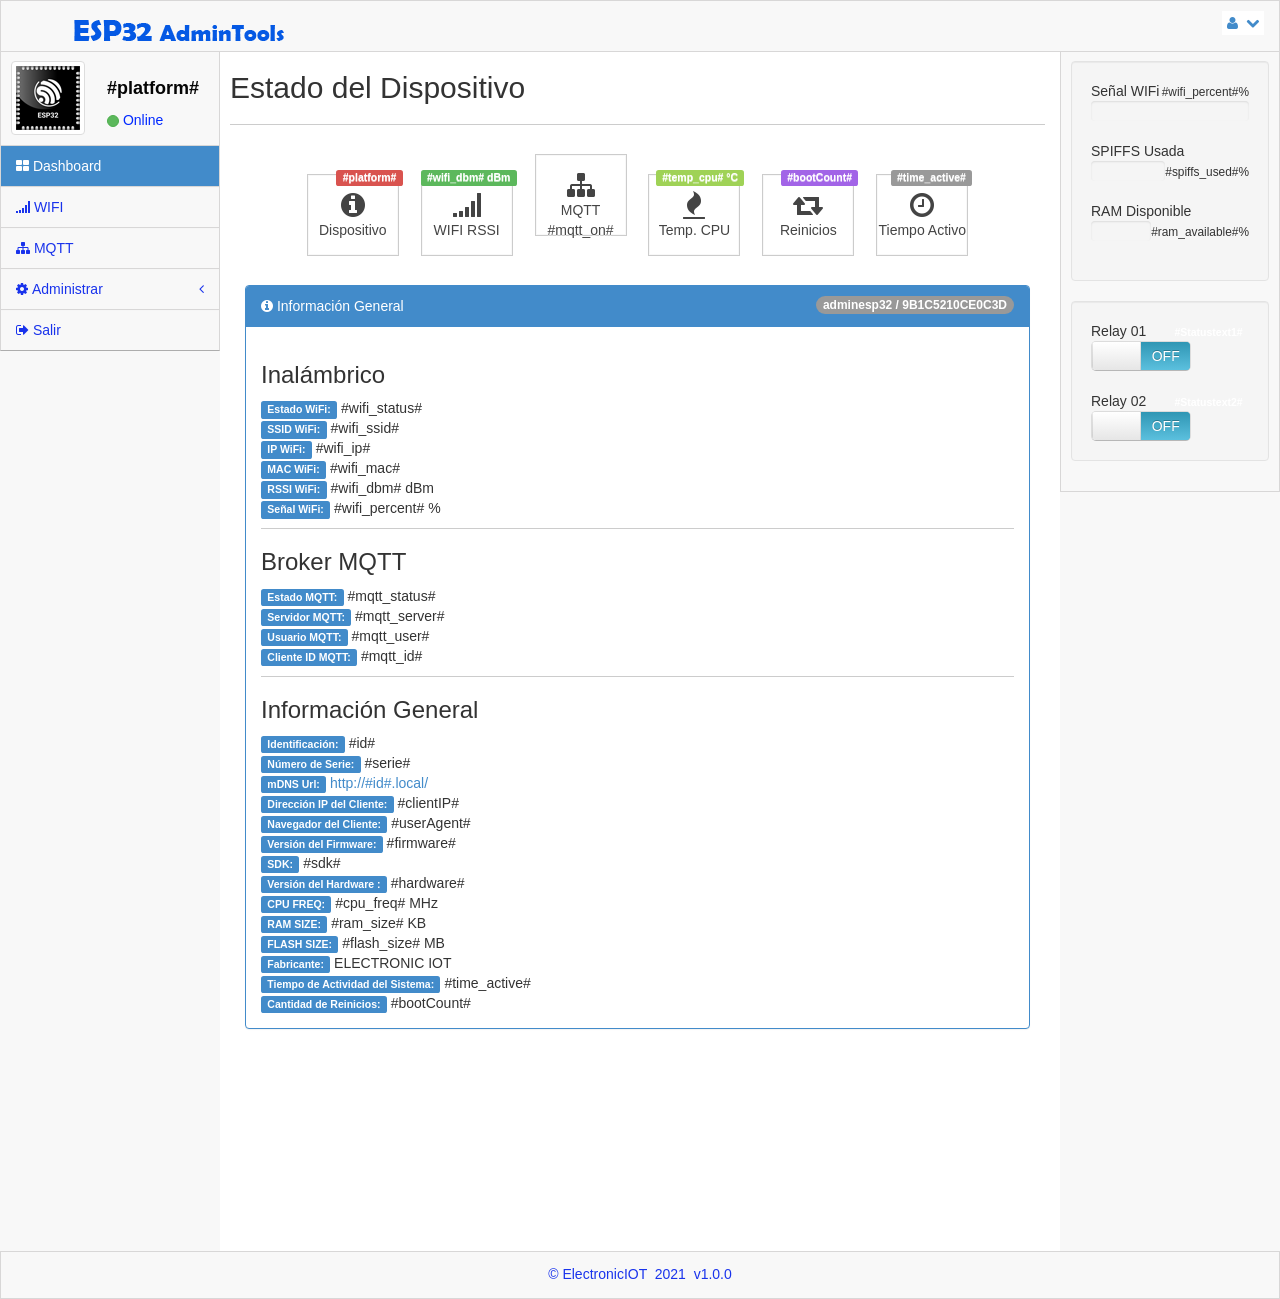
==== commit 5dc2843c: "Programación de WebSockets" ====
--- a/src/data/index.html
+++ b/src/data/index.html
@@ -17,6 +17,7 @@
     <link rel="stylesheet" href="www/MoneAdmin.css" />
     <link rel="stylesheet" href="www/font-awesome.css" />
     <link rel="stylesheet" href="www/bootstrap-switch.css" />
+    <link rel="stylesheet" href="www/sweetalert2.min.css" />    
     <link rel="stylesheet" href="www/styles.css" />
     <!--END GLOBAL STYLES -->
     <!-- PAGE LEVEL STYLES -->
@@ -136,17 +137,17 @@
                     <a class="quick-btn" href="#">
                         <i class="icon-signal icon-2x"></i>
                         <span>WIFI RSSI</span>
-                        <span class="label label-success">#wifi_dbm# dBm</span>
+                        <span class="label label-success" id="dbm_label">#wifi_dbm# dBm</span>
                     </a>
                     <a class="quick-btn" href="#">
                         <i class="icon-sitemap icon-2x"></i>
                         <span>MQTT</span>
-                        <span class="label label-warning">#mqtt_on#</span>
+                        <span id="mqtt_on">#mqtt_on#</span>
                     </a>
                     <a class="quick-btn" href="#">
                         <i class=" icon-fire icon-2x"></i>
                         <span>Temp. CPU</span>
-                        <span class="label btn-metis-2">#temp_cpu# °C</span>
+                        <span class="label btn-metis-2" id="temp_cpu">#temp_cpu# °C</span>
                     </a>
                     <a class="quick-btn" href="#">
                         <i class="icon-retweet icon-2x"></i>
@@ -156,7 +157,7 @@
                     <a class="quick-btn" href="#">
                         <i class="icon-time icon-2x"></i>
                         <span>Tiempo Activo</span>
-                        <span class="label label-default">#time_active#</span>
+                        <span class="label label-default" id="time_active">#time_active#</span>
                     </a>
         </div>
     </div>
@@ -171,23 +172,24 @@
             </div>
             <div class="panel-body">
                 <h3>Inalámbrico</h3>
-                <div><span class="label label-primary">Estado WiFi:</span> <span>#wifi_status#</span></div>
+                <div><span class="label label-primary">Estado WiFi:</span> <span id="wifi_status">#wifi_status#</span></div>
                 <div><span class="label label-primary">SSID WiFi:</span> <span>#wifi_ssid#</span></div>
                 <div><span class="label label-primary">IP WiFi:</span> <span>#wifi_ip#</span></div>
                 <div><span class="label label-primary">MAC WiFi:</span> <span>#wifi_mac#</span></div>
-                <div><span class="label label-primary">RSSI WiFi:</span> <span id="WFDBM">#wifi_dbm# dBm</span></div>
-                <div><span class="label label-primary">Señal WiFi:</span> <span id="WFPRC">#wifi_percent# %</span></div>
+                <div><span class="label label-primary">RSSI WiFi:</span> <span id="wifi_dmb">#wifi_dbm# dBm</span></div>
+                <div><span class="label label-primary">Señal WiFi:</span> <span id="wifi_percent">#wifi_percent# %</span></div>
                 <hr>
                 <h3>Broker MQTT</h3>
-                <div><span class="label label-primary">Estado MQTT:</span> <span>#mqtt_status#</span></div>
-                <div><span class="label label-primary">Servidor MQTT:</span> <span>#mqtt_server#</span></div>
+                <div><span class="label label-primary">Estado MQTT:</span> <span id="mqtt_status">#mqtt_status#</span></div>
+                <div><span class="label label-primary">Servidor MQTT:</span> <span id="mqtt_server">#mqtt_server#</span></div>
                 <div><span class="label label-primary">Usuario MQTT:</span> <span>#mqtt_user#</span></div>
                 <div><span class="label label-primary">Cliente ID MQTT:</span> <span>#mqtt_id#</span></div>
                 <hr>
                 <h3>Información General</h3>
                 <div><span class="label label-primary">Identificación:</span> <span>#id#</span></div>
                 <div><span class="label label-primary">Número de Serie:</span> <span>#serie#</span></div>
-                <div><span class="label label-primary">mDNS Url:</span> <span>http://#id#.local/</span></div>
+                <div><span class="label label-primary">mDNS Url:</span> <a href="http://#id#.local/" target="_blank">http://#id#.local/</a> 
+                </div>
                 <div><span class="label label-primary">Dirección IP del Cliente:</span> <span>#clientIP#</span></div>
                 <div><span class="label label-primary">Navegador del Cliente:</span> <span>#userAgent#</span></div>
                 <div><span class="label label-primary">Versión del Firmware:</span> <span>#firmware#</span></div>
@@ -197,7 +199,7 @@
                 <div><span class="label label-primary">RAM SIZE:</span> <span>#ram_size# KB</span></div>
                 <div><span class="label label-primary">FLASH SIZE:</span> <span>#flash_size# MB</span></div>
                 <div><span class="label label-primary">Fabricante:</span> <span>ELECTRONIC IOT</span></div>
-                <div><span class="label label-primary">Tiempo de Actividad del Sistema:</span> <span>#time_active#</span></div>
+                <div><span class="label label-primary">Tiempo de Actividad del Sistema:</span> <span id="time_active">#time_active#</span></div>
                 <div><span class="label label-primary">Cantidad de Reinicios:</span> <span>#bootCount#</span></div>
             </div>
         </div>
@@ -208,34 +210,29 @@
     <!-- RIGHT STRIP  SECTION -->
     <div id="right">
         <div class="well well-small">
-            <span>Señal WIFi</span>
-            <span class="pull-right">
-                    <small>#wifi_percent#%</small>
-                </span>
+            <span>Señal WIFi</span><span class="pull-right"><small id="wifi_label">#wifi_percent#%</small></span>
             <div class="progress mini">
-                <div class="progress-bar progress-bar-info" style="width: #wifi_percent#%"></div>
-            </div>
-            <span>FLASH Disponible</span><span class="pull-right"><small>#flash_available#%</small></span>
-
+                <div class="progress-bar progress-bar-info" id="wifi_Signal" style="width: #wifi_percent#%"></div>
+            </div>
+            <span>SPIFFS Usada</span><span class="pull-right"><small id="spiffs_label">#spiffs_used#%</small></span>
             <div class="progress mini">
-                <div class="progress-bar progress-bar-success" style="width: #flash_available#%"></div>
-            </div>
-            <span>RAM Disponible</span><span class="pull-right"><small>#ram_available#%</small></span>
-
+                <div class="progress-bar progress-bar-success" id="spiffs_Signal" style="width: #spiffs_used#%"></div>
+            </div>
+            <span>RAM Disponible</span><span class="pull-right"><small id="ram_label">#ram_available#%</small></span>
             <div class="progress mini">
-                <div class="progress-bar progress-bar-warning" style="width: #ram_available#%"></div>
+                <div class="progress-bar progress-bar-warning" id="ram_Signal" style="width: #ram_available#%"></div>
             </div>
         </div>
         <div class="well well-small">
-            <span>Relay 01</span><span class="pull-right success"><small class="label #label1#">#Statustext1#</small></span>
+            <span>Relay 01</span><span class="pull-right success"><small class="label #label1#" id="RELAY1_Status">#Statustext1#</small></span>
             <div class="make-switch" data-on="prymary" data-off="info">
-                <input type="checkbox" #relay1#>
+                <input type="checkbox" #relay1# id="RELAY1" onchange="relayChange(this);">
             </div>
             <br>
             <br>
-            <span>Relay 02</span><span class="pull-right success"><small class="label #label2#">#Statustext2#</small></span>
+            <span>Relay 02</span><span class="pull-right success"><small class="label #label2#" id="RELAY2_Status">#Statustext2#</small></span>
             <div class="make-switch" data-on="primary" data-off="info">
-                <input type="checkbox" #relay2#>
+                <input type="checkbox" #relay2# id="RELAY2" onchange="relayChange(this);">
             </div>
         </div>
     </div>
@@ -253,6 +250,7 @@
     <script src="www/bootstrap.min.js"></script>
     <script src="www/modernizr-2.6.2.min.js"></script>
     <script src="www/bootstrap-switch.min.js"></script>
+    <script src="www/sweetalert2.min.js"></script>
     <script src="www/scripts.js"></script>
     <!-- END GLOBAL SCRIPTS -->
 </body>
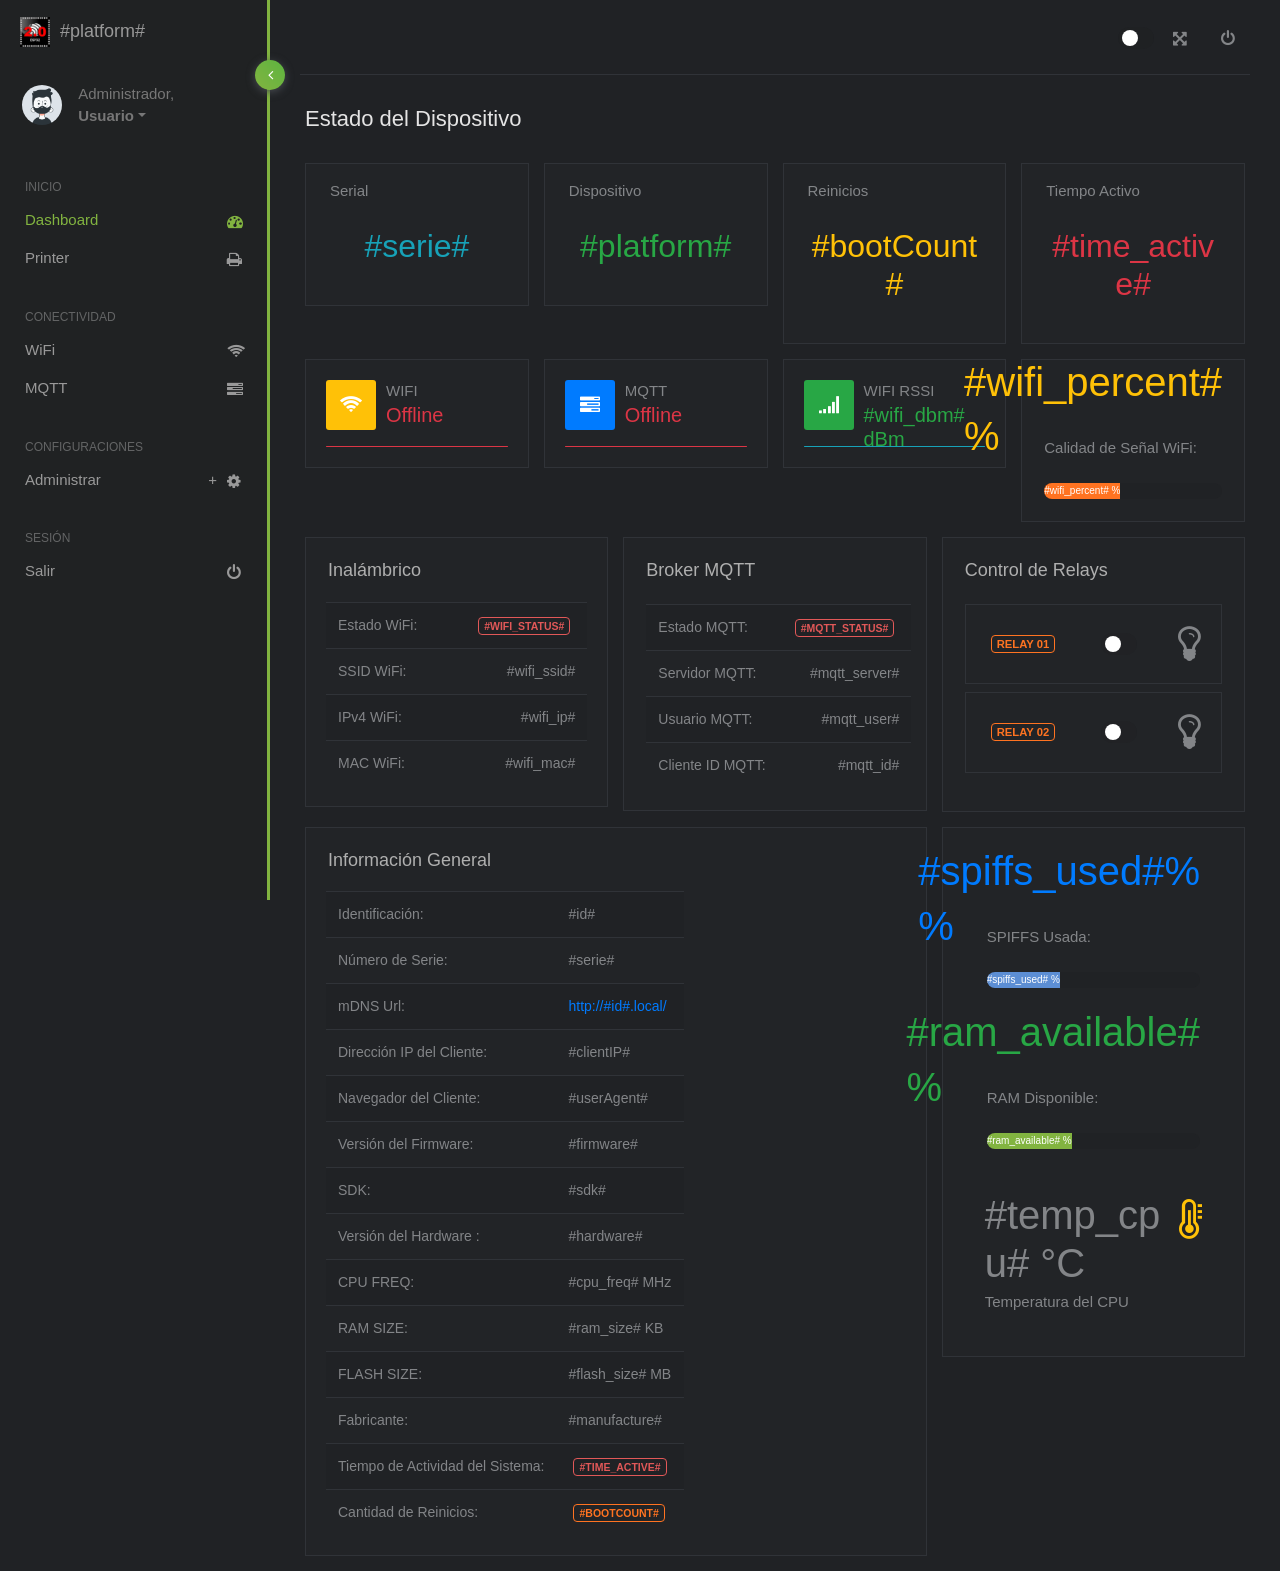
==== commit 4a15f6ae: "Limipeza de repo" ====
--- a/src/data/index.html
+++ b/src/data/index.html
@@ -1,259 +1,465 @@
-﻿<!DOCTYPE html>
-<html lang="es">
-<!-- BEGIN HEAD-->
+<!doctype html>
+<html lang="es" data-theme="dark">
+<!-- * -------------------------------------------------------------------- -->
+<!-- * AdminESP - ElectronicIOT 2022                                        -->
+<!-- * Sitio WEB: https://electroniciot.com                                 -->
+<!-- * Correo: admin@electroniciot.com                                      -->
+<!-- * Cel_WSP: +591 71243395                                               -->
+<!-- * Plataforma: ESP32                                                    -->
+<!-- * Framework:  Arduino                                                  -->
+<!-- * Proyecto: Panel Administrativo para el ESP32 con HTML 5              -->
+<!-- * Nombre: ESP32 Admin Tool                                             -->
+<!-- * Autor: Ing. Yamir Hidalgo Peña                                       -->
+<!-- * -------------------------------------------------------------------  -->
 
 <head>
-    <meta charset="UTF-8" />
-    <title>AdminTools | ESP32</title>
-    <meta content="width=device-width, initial-scale=1.0" name="viewport" />
-    <meta content="" name="description" />
-    <meta content="ElectronicIOT" name="author" />
-    <!-- Favicon icon -->
-    <link rel="icon" href="www/esp32.png" type="image/x-icon">
-    <!-- GLOBAL STYLES -->
-    <link rel="stylesheet" href="www/bootstrap.css" />
-    <link rel="stylesheet" href="www/main.css" />
-    <link rel="stylesheet" href="www/theme.css" />
-    <link rel="stylesheet" href="www/MoneAdmin.css" />
-    <link rel="stylesheet" href="www/font-awesome.css" />
-    <link rel="stylesheet" href="www/bootstrap-switch.css" />
-    <link rel="stylesheet" href="www/sweetalert2.min.css" />    
-    <link rel="stylesheet" href="www/styles.css" />
-    <!--END GLOBAL STYLES -->
-    <!-- PAGE LEVEL STYLES -->
-    <link href="www/layout2.css" rel="stylesheet" />
-    <!-- END PAGE LEVEL  STYLES -->
+    <title>HOME | ESP32 Admin Tool</title>
+    <meta charset="utf-8">
+    <meta http-equiv="X-UA-Compatible" content="IE=edge, chrome=1">
+    <meta name="viewport" content="width=device-width, initial-scale=1.0, maximum-scale=1.0, user-scalable=0">
+    <meta name="description" content="Panel Administrativo para el ESP32">
+    <meta name="author" content="ELECTRONICIOT.COM">
+    <link rel="icon" href="img/esp32.png" type="image/png">
+    <!-- VENDOR CSS -->
+    <link rel="stylesheet" href="css/bootstrap.css">
+    <link rel="stylesheet" href="css/font-aws.css">
+    <link rel="stylesheet" href="css/vivify.css">
+    <link rel="stylesheet" href="css/sweetalert.css" />
+    <!-- MAIN CSS -->
+    <link rel="stylesheet" href="css/mooli.css">
 </head>
-<!-- END  HEAD-->
-<!-- BEGIN BODY-->
 
-<body class="padTop53 ">
-    <!-- MAIN WRAPPER -->
-    <div id="wrap">
-        <!-- HEADER SECTION -->
-        <div id="top">
-            <nav class="navbar navbar-inverse navbar-fixed-top " style="padding-top: 10px;">
-                <a data-original-title="Show/Hide Menu" data-placement="bottom" data-tooltip="tooltip" class="accordion-toggle btn btn-primary btn-sm visible-xs" data-toggle="collapse" href="#menu" id="menu-toggle">
-                    <i class="icon-align-justify"></i>
-                </a>
-                <!-- LOGO SECTION -->
-                <header class="navbar-header">
-                    <a href="/" class="navbar-brand">
-                        <img src="www/logo.png" alt="" /></a>
-                </header>
-                <!-- END LOGO SECTION -->
-                <ul class="nav navbar-top-links navbar-right">
-                    <!--ADMIN SETTINGS SECTIONS -->
-                    <li class="dropdown">
-                        <a class="dropdown-toggle" data-toggle="dropdown" href="#">
-                            <i class="icon-user "></i>&nbsp; <i class="icon-chevron-down "></i>
-                        </a>
-                        <ul class="dropdown-menu dropdown-user">
+<body data-theme="light">
+    <div id="body" class="theme-green">
+        <!-- Overlay For Sidebars -->
+        <div class="overlay"></div>
+        <div id="wrapper">
+            <!-- Page top navbar -->
+            <nav class="navbar navbar-fixed-top">
+                <div class="container-fluid">
+                    <div class="navbar-left">
+                        <div class="navbar-btn">
+                            <a href="/"><img src="img/esp32.png" alt="Mooli Logo" class="img-fluid logo"></a>
+                            <button type="button" class="btn-toggle-offcanvas"><i class="fa fa-align-left"></i></button>
+                        </div>
+                    </div>
+                    <div class="navbar-right">
+                        <div id="navbar-menu">
+                            <ul class="nav navbar-nav">
+                                <!-- Claro / Oscuro -->
+                                <li class="mt-2">
+                                    <label class="switch dark_mode">
+                                        <input type="checkbox">
+                                        <span class="slider round"></span>
+                                    </label>
+                                </li>
+                                <li class="hidden-xs"><a href="javascript:void(0);" id="btnFullscreen" class="icon-menu"><i class="fa fa-arrows-alt"></i></a></li>
+                                <li><a href="esp-logout" class="icon-menu"><i class="fa fa-power-off"></i></a></li>
+                            </ul>
+                        </div>
+                    </div>
+                </div>
+            </nav>
+            <!-- Main left sidebar menu -->
+            <div id="left-sidebar" class="sidebar">
+                <a href="#" class="menu_toggle"><i class="fa fa-angle-left"></i></a>
+                <!-- Logo -->
+                <div class="navbar-brand">
+                    <a href="/"><img src="img/esp32.png" alt="ESP32 Admin Tool Logo" class="img-fluid logo"><span>#platform#</span></a>
+                    <button type="button" class="btn-toggle-offcanvas btn btn-sm float-right"><i class="lnr lnr-menu fa fa-chevron-circle-left"></i></button>
+                </div>
+                <!-- sidebar -->
+                <div class="sidebar-scroll">
+                    <!-- user -->
+                    <div class="user-account">
+                        <div class="user_div">
+                            <img src="img/user.png" class="user-photo" alt="User Profile Picture">
+                        </div>
+                        <div class="dropdown">
+                            <span>Administrador,</span>
+                            <a href="javascript:void(0);" class="dropdown-toggle user-name" data-toggle="dropdown"><strong>Usuario</strong></a>
+                            <ul class="dropdown-menu dropdown-menu-right account vivify flipInY">
+                                <li><a href="esp-admin"><i class="fa fa-user"></i>Perfil</a></li>
+                                <li class="divider"></li>
+                                <li><a href="esp-logout"><i class="fa fa-power-off"></i>Salir</a></li>
+                            </ul>
+                        </div>
+                    </div>
+                    <!-- user end -->
+                    <!-- menu -->
+                    <nav id="left-sidebar-nav" class="sidebar-nav">
+                        <ul id="main-menu" class="metismenu animation-li-delay">
+                            <li class="header">Inicio</li>
+                            <li class="active"><a href="/"><i class="fa fa-dashboard"></i> <span>Dashboard</span></a></li>
+                            <li><a href="esp-print"><i class="fa fa-print"></i> <span>Printer</span></a></li>
+                            <li class="header">Conectividad</li>
+                            <li><a href="esp-wifi"><i class="fa fa-wifi"></i> <span>WiFi</span></a></li>
+                            <li><a href="esp-mqtt"><i class="fa fa-tasks"></i> <span>MQTT</span></a></li>
+                            <li class="header">Configuraciones</li>
                             <li>
-                                <a href="esp-admin"><i class="icon-user"></i> Usuario </a>
+                                <a href="#uiElements" class="has-arrow"><i class="fa fa-cog"></i><span>Administrar</span></a>
+                                <ul>
+                                    <li><a href="esp-device">Dispositivo</a></li>
+                                    <li><a href="esp-admin">Contraseña</a></li>
+                                    <li><a href="esp-restore">Restablecer</a></li>
+                                    <li><a href="esp-restart">Reiniciar</a></li>
+                                </ul>
                             </li>
-                            <li class="divider"></li>
-                            <li><a href="esp-logout"><i class="icon-signout"></i> Salir </a>
-                            </li>
+                            <li class="header">sesión</li>
+                            <li><a href="esp-logout"><i class="fa fa-power-off"></i> <span>Salir</span></a></li>
                         </ul>
-                    </li>
-                    <!--END ADMIN SETTINGS -->
-                </ul>
-            </nav>
-        </div>
-        <!-- END HEADER SECTION -->
-        <!-- MENU SECTION -->
-        <div id="left">
-            <div class="media user-media well-small">
-                <a class="user-link" href="/">
-                    <img class="media-object img-thumbnail user-img" alt="User Picture" src="www/esp32.png" />
-                </a>
-                <br />
-                <div class="media-body">
-                    <h5 class="media-heading"> #platform#</h5>
-                    <ul class="list-unstyled user-info">
-                        <li>
-                            <a class="btn btn-success btn-xs btn-circle" style="width: 10px;height: 12px;"></a> Online
-                        </li>
-                    </ul>
+                    </nav>
+                    <!-- menu end -->
                 </div>
-                <br />
             </div>
-            <ul id="menu" class="collapse">
-                <li class="panel active">
-                    <a href="/">
-                        <i class="icon-th-large"></i> Dashboard
-                    </a>
-                </li>
-                <li class="panel">
-                    <a href="esp-wifi">
-                        <i class="icon-signal"></i> WIFI
-                    </a>
-                </li>
-                <li class="panel">
-                    <a href="esp-mqtt">
-                        <i class="icon-sitemap"></i> MQTT
-                    </a>
-                </li>
-                <li class="panel ">
-                    <a href="#" data-parent="#menu" data-toggle="collapse" class="accordion-toggle" data-target="#component-nav">
-                        <i class=" icon-cog"> </i> Administrar
-                        <span class="pull-right">
-                          <i class="icon-angle-left"></i>       
-                    </a>
-                    <ul class="collapse" id="component-nav">
-                        <li class=""><a href="esp-device"><i class="icon-angle-right"></i> Dispositivo </a></li>
-                        <li class=""><a href="esp-restore"><i class="icon-angle-right"></i> Ajustes predeterminados de fábrica </a></li>
-                        <li class=""><a href="esp-restart"><i class="icon-angle-right"></i> Reinicio </a></li>
-                        <li class=""><a href="esp-admin"><i class="icon-angle-right"></i> Contraseña </a></li>
-                    </ul>
-                </li>
-                <li class="panel">
-                    <a href="esp-logout">
-                        <i class="icon-signout"></i> Salir
-                    </a>
-                </li>
-            </ul>
-        </div>
-        <!--END MENU SECTION -->
-        <!--PAGE CONTENT -->
-        <div id="content">
-            <div class="inner" style="min-height:1200px;">
-                <div class="row">
-                    <div class="col-lg-12">
-                        <h2>Estado del Dispositivo</h2>
+            <!-- Main body part  -->
+            <div id="main-content">
+                <div class="container-fluid">
+                    <!-- Page header section  -->
+                    <div class="block-header">
+                        <div class="row clearfix">
+                            <div class="col-xl-5 col-md-5 col-sm-12">
+                                <h1>Estado del Dispositivo</h1>
+                            </div>
+                        </div>
+                    </div>
+                    <!-- serial - device - reinicios - time active -->
+                    <div class="row clearfix">
+                        <!-- serial -->
+                        <div class="col-lg-3 col-md-6">
+                            <div class="card p-3 px-4">
+                                <div>Serial</div>
+                                <div class="py-4 m-0 text-center h2 text-info">#serie#</div>
+                            </div>
+                        </div>
+                        <!-- serial end -->
+                        <!-- device -->
+                        <div class="col-lg-3 col-md-6">
+                            <div class="card p-3 px-4">
+                                <div>Dispositivo</div>
+                                <div class="py-4 m-0 text-center h2 text-success">#platform#</div>
+                            </div>
+                        </div>
+                        <!-- device end -->
+                        <!-- reinicios -->
+                        <div class="col-lg-3 col-md-6">
+                            <div class="card p-3 px-4">
+                                <div>Reinicios</div>
+                                <div class="py-4 m-0 text-center h2 text-warning">#bootCount#</div>
+                            </div>
+                        </div>
+                        <!-- device -->
+                        <!-- time active -->
+                        <div class="col-lg-3 col-md-6">
+                            <div class="card p-3 px-4">
+                                <div>Tiempo Activo</div>
+                                <div class="py-4 m-0 text-center h2 text-danger" id="active">#time_active#</div>
+                            </div>
+                        </div>
+                        <!-- time active -->
+                    </div>
+                    <!-- wifi - mqtt - rssi - señal -->
+                    <div class="row clearfix">
+                        <!-- wifi status -->
+                        <div class="col-lg-3 col-md-6">
+                            <div class="card">
+                                <div class="card-body top_counter">
+                                    <div class="icon bg-warning text-white"><i class="fa fa-wifi"></i> </div>
+                                    <div class="content">
+                                        <span>WIFI</span>
+                                        <h5 class="number mb-0">
+                                            <p class="text-danger" id="wifi_on">Offline</p>
+                                        </h5>
+                                    </div>
+                                    <div class="mt-3">
+                                        <div class="progress progress-xxs">
+                                            <div class="progress-bar bg-danger" style="width: 100%" id="progress_wifi_on"></div>
+                                        </div>
+                                    </div>
+                                </div>
+                            </div>
+                        </div>
+                        <!-- wifi status end -->
+                        <!-- mqtt status -->
+                        <div class="col-lg-3 col-md-6">
+                            <div class="card">
+                                <div class="card-body top_counter">
+                                    <div class="icon bg-primary text-white"><i class="fa fa-tasks"></i> </div>
+                                    <div class="content">
+                                        <span>MQTT</span>
+                                        <h5 class="number mb-0">
+                                            <p class="text-danger" id="mqtt_on">Offline</p>
+                                        </h5>
+                                    </div>
+                                    <div class="mt-3">
+                                        <div class="progress progress-xxs">
+                                            <div class="progress-bar bg-danger" style="width: 100%" id="progress_mqtt_on"></div>
+                                        </div>
+                                    </div>
+                                </div>
+                            </div>
+                        </div>
+                        <!-- mqtt status end -->
+                        <!-- rssi -->
+                        <div class="col-lg-3 col-md-6">
+                            <div class="card">
+                                <div class="card-body top_counter">
+                                    <div class="icon bg-success text-white"><i class="fa fa-signal"></i> </div>
+                                    <div class="content">
+                                        <span>WIFI RSSI</span>
+                                        <h5 class="number mb-0">
+                                            <p class="text-success" id="wifi_dbm">#wifi_dbm# dBm</p>
+                                        </h5>
+                                    </div>
+                                    <div class="mt-3">
+                                        <div class="progress progress-xxs">
+                                            <div class="progress-bar bg-info" style="width: 100%"></div>
+                                        </div>
+                                    </div>
+                                </div>
+                            </div>
+                        </div>
+                        <!-- rssi end -->
+                        <!-- señal % -->
+                        <div class="col-lg-3 col-md-6">
+                            <div class="card">
+                                <div class="body">
+                                    <div class="card-value float-right text-warning"><span id="wifi_percent">#wifi_percent# %</span></div>
+                                    <div>Calidad de Señal WiFi:</div>
+                                    <div class="mt-4">
+                                        <div id="progress-format1" class="progress">
+                                            <div class="progress-bar progress-bar-warning" id="wifi_Signal" style="width: #wifi_percent#%;"><span id="wifi_label">#wifi_percent# %</span></div>
+                                        </div>
+                                    </div>
+                                </div>
+                            </div>
+                        </div>
+                        <!-- señal % end -->
+                    </div>
+                    <!-- Info WIFI - mqtt - relays -->
+                    <div class="row clearfix">
+                        <!-- Info WIFI -->
+                        <div class="col-lg-4 col-md-12">
+                            <div class="card">
+                                <div class="header">
+                                    <h2>Inalámbrico</h2>
+                                </div>
+                                <div class="card-body">
+                                    <table class="table table-striped mb-0">
+                                        <tbody>
+                                            <tr>
+                                                <td>Estado WiFi:</td>
+                                                <td class="text-right"><span class="badge badge-danger" id="wifi_status">#wifi_status#</span></td>
+                                            </tr>
+                                            <tr>
+                                                <td>SSID WiFi:</td>
+                                                <td class="text-right">#wifi_ssid#</td>
+                                            </tr>
+                                            <tr>
+                                                <td>IPv4 WiFi:</td>
+                                                <td class="text-right">#wifi_ip#</td>
+                                            </tr>
+                                            <tr>
+                                                <td>MAC WiFi:</td>
+                                                <td class="text-right">#wifi_mac#</td>
+                                            </tr>
+                                        </tbody>
+                                    </table>
+                                </div>
+                            </div>
+                        </div>
+                        <!-- Info WIFI end -->
+                        <!-- Info MQTT -->
+                        <div class="col-lg-4 col-md-12">
+                            <div class="card">
+                                <div class="header">
+                                    <h2>Broker MQTT</h2>
+                                </div>
+                                <div class="body">
+                                    <table class="table table-striped mb-0">
+                                        <tbody>
+                                            <tr>
+                                                <td>Estado MQTT:</td>
+                                                <td class="text-right"><span class="badge badge-danger" id="mqtt_status">#mqtt_status#</span></td>
+                                            </tr>
+                                            <tr>
+                                                <td>Servidor MQTT:</td>
+                                                <td class="text-right" id="mqtt_server">#mqtt_server#</td>
+                                            </tr>
+                                            <tr>
+                                                <td>Usuario MQTT:</td>
+                                                <td class="text-right">#mqtt_user#</td>
+                                            </tr>
+                                            <tr>
+                                                <td>Cliente ID MQTT:</td>
+                                                <td class="text-right">#mqtt_id#</td>
+                                            </tr>
+                                        </tbody>
+                                    </table>
+                                </div>
+                            </div>
+                        </div>
+                        <!-- Info MQTT end -->
+                        <!-- Relays -->
+                        <div class="col-lg-4 col-md-12">
+                            <div class="card">
+                                <div class="header">
+                                    <h2>Control de Relays</h2>
+                                </div>
+                                <div class="body">
+                                    <div class="row text-center">
+                                        <div class="col-md-12 pb-2">
+                                            <li class="list-group-item d-flex align-items-center justify-content-between">
+                                                <span for="RELAY1" class="badge badge-warning">Relay 01</span>
+                                                <label class="switch gradient_mode">
+                                                    <input type="checkbox" #relay1# id="RELAY1" onchange="relay(this);">
+                                                    <span class="slider round"></span>
+                                                </label>
+                                                <div class="card-value float-right #label1#" id="RELAY1_Status"><i class="fa fa-lightbulb-o"></i></div>
+                                            </li>
+                                        </div>
+                                        <div class="col-md-12 pb-3">
+                                            <li class="list-group-item d-flex align-items-center justify-content-between">
+                                                <span for="RELAY2" class="badge badge-warning">Relay 02</span>
+                                                <label class="switch gradient_mode">
+                                                    <input type="checkbox" #relay2# id="RELAY2" onchange="relay(this);">
+                                                    <span class="slider round"></span>
+                                                </label>
+                                                <div class="card-value float-right #label2#" id="RELAY2_Status"><i class="fa fa-lightbulb-o"></i></div>
+                                            </li>
+                                        </div>
+                                    </div>
+                                </div>
+                            </div>
+                        </div>
+                        <!-- Relays end -->
+                    </div>
+                    <!-- información general - SPIFFS - RAM -->
+                    <div class="row clearfix">
+                        <!-- información general -->
+                        <div class="col-lg-8 col-md-12">
+                            <div class="card">
+                                <div class="header">
+                                    <h2>Información General</h2>
+                                </div>
+                                <div class="card-body">
+                                    <table class="table table-responsive table-striped mb-0">
+                                        <tbody>
+                                            <tr>
+                                                <td>Identificación:</td>
+                                                <td class="text-left">#id#</td>
+                                            </tr>
+                                            <tr>
+                                                <td>Número de Serie:</td>
+                                                <td class="text-left">#serie#</td>
+                                            </tr>
+                                            <tr>
+                                                <td>mDNS Url:</td>
+                                                <td class="text-left"> <a href="http://#id#.local/" target="_blank">http://#id#.local/</a></td>
+                                            </tr>
+                                            <tr>
+                                                <td>Dirección IP del Cliente:</td>
+                                                <td class="text-left">#clientIP#</td>
+                                            </tr>
+                                            <tr>
+                                                <td>Navegador del Cliente:</td>
+                                                <td class="text-left">#userAgent#</td>
+                                            </tr>
+                                            <tr>
+                                                <td>Versión del Firmware:</td>
+                                                <td class="text-left">#firmware#</td>
+                                            </tr>
+                                            <tr>
+                                                <td>SDK:</td>
+                                                <td class="text-left">#sdk#</td>
+                                            </tr>
+                                            <tr>
+                                                <td>Versión del Hardware :</td>
+                                                <td class="text-left">#hardware#</td>
+                                            </tr>
+                                            <tr>
+                                                <td>CPU FREQ:</td>
+                                                <td class="text-left">#cpu_freq# MHz</td>
+                                            </tr>
+                                            <tr>
+                                                <td>RAM SIZE:</td>
+                                                <td class="text-left">#ram_size# KB</td>
+                                            </tr>
+                                            <tr>
+                                                <td>FLASH SIZE:</td>
+                                                <td class="text-left">#flash_size# MB</td>
+                                            </tr>
+                                            <tr>
+                                                <td>Fabricante:</td>
+                                                <td class="text-left">#manufacture#</td>
+                                            </tr>
+                                            <tr>
+                                                <td>Tiempo de Actividad del Sistema:</td>
+                                                <td class="text-left"><span class="badge badge-danger" id="time_active">#time_active#</span></td>
+                                            </tr>
+                                            <tr>
+                                                <td>Cantidad de Reinicios:</td>
+                                                <td class="text-left"><span class="badge badge-warning">#bootCount#</span></td>
+                                            </tr>
+                                        </tbody>
+                                    </table>
+                                </div>
+                            </div>
+                        </div>
+                        <!-- información general end -->
+                        <!-- progress SPIFF - RAM -->
+                        <div class="col-lg-4 col-md-12">
+                            <div class="card">
+                                <div class="body">
+                                    <div class="card">
+                                        <div class="body">
+                                            <div class="card-value float-right text-primary"><span id="spiffs_label">#spiffs_used#% %</span></div>
+                                            <div>SPIFFS Usada:</div>
+                                            <div class="mt-4">
+                                                <div id="progress-format1" class="progress">
+                                                    <div class="progress-bar progress-bar-primary" id="spiffs_Signal" style="width: #spiffs_used#%;"><span id="spiffs_info">#spiffs_used# %</span></div>
+                                                </div>
+                                            </div>
+                                        </div>
+                                    </div>
+                                    <div class="card">
+                                        <div class="body">
+                                            <div class="card-value float-right text-success"><span id="ram_label">#ram_available# %</span></div>
+                                            <div>RAM Disponible:</div>
+                                            <div class="mt-4">
+                                                <div id="progress-format1" class="progress">
+                                                    <div class="progress-bar progress-bar-success" id="ram_Signal" style="width: #ram_available#%;"><span id="ram_info">#ram_available# %</span></div>
+                                                </div>
+                                            </div>
+                                        </div>
+                                    </div>
+                                    <div class="card">
+                                        <div class="card-body">
+                                            <div class="card-value float-right text-warning"><i class="fa fa-thermometer-three-quarters"></i></div>
+                                            <h3 class="mb-1 h1" id="temp_cpu">#temp_cpu# °C</h3>
+                                            <div>Temperatura del CPU</div>
+                                        </div>
+                                    </div>
+                                </div>
+                            </div>
+                        </div>
+                        <!-- progress SPIFF - RAM end -->
                     </div>
                 </div>
-            <hr>
-            <!--BLOCK SECTION -->
-            <div class="row">
-                <div class="col-lg-12">
-                    <div style="text-align: center;">
-                        <a class="quick-btn" href="#">
-                            <i class="icon-info-sign icon-2x"></i>
-                            <span> Dispositivo</span>
-                        <span class="label label-danger">#platform#</span>
-                    </a>
-                    <a class="quick-btn" href="#">
-                        <i class="icon-signal icon-2x"></i>
-                        <span>WIFI RSSI</span>
-                        <span class="label label-success" id="dbm_label">#wifi_dbm# dBm</span>
-                    </a>
-                    <a class="quick-btn" href="#">
-                        <i class="icon-sitemap icon-2x"></i>
-                        <span>MQTT</span>
-                        <span id="mqtt_on">#mqtt_on#</span>
-                    </a>
-                    <a class="quick-btn" href="#">
-                        <i class=" icon-fire icon-2x"></i>
-                        <span>Temp. CPU</span>
-                        <span class="label btn-metis-2" id="temp_cpu">#temp_cpu# °C</span>
-                    </a>
-                    <a class="quick-btn" href="#">
-                        <i class="icon-retweet icon-2x"></i>
-                        <span>Reinicios</span>
-                        <span class="label btn-metis-4">#bootCount#</span>
-                    </a>
-                    <a class="quick-btn" href="#">
-                        <i class="icon-time icon-2x"></i>
-                        <span>Tiempo Activo</span>
-                        <span class="label label-default" id="time_active">#time_active#</span>
-                    </a>
+            </div>
+            <!-- Main body end  -->
+            <form id="form"></form>
         </div>
     </div>
-    </div>
-    <br>
-    <!--END BLOCK SECTION -->
-    <div class="col-lg-12">
-        <div class="panel panel-primary">
-            <div class="panel-heading">
-                <i class="icon-info-sign"></i> Información General
-                <span class="badge pull-right">adminesp32 / 9B1C5210CE0C3D</span>
-            </div>
-            <div class="panel-body">
-                <h3>Inalámbrico</h3>
-                <div><span class="label label-primary">Estado WiFi:</span> <span id="wifi_status">#wifi_status#</span></div>
-                <div><span class="label label-primary">SSID WiFi:</span> <span>#wifi_ssid#</span></div>
-                <div><span class="label label-primary">IP WiFi:</span> <span>#wifi_ip#</span></div>
-                <div><span class="label label-primary">MAC WiFi:</span> <span>#wifi_mac#</span></div>
-                <div><span class="label label-primary">RSSI WiFi:</span> <span id="wifi_dmb">#wifi_dbm# dBm</span></div>
-                <div><span class="label label-primary">Señal WiFi:</span> <span id="wifi_percent">#wifi_percent# %</span></div>
-                <hr>
-                <h3>Broker MQTT</h3>
-                <div><span class="label label-primary">Estado MQTT:</span> <span id="mqtt_status">#mqtt_status#</span></div>
-                <div><span class="label label-primary">Servidor MQTT:</span> <span id="mqtt_server">#mqtt_server#</span></div>
-                <div><span class="label label-primary">Usuario MQTT:</span> <span>#mqtt_user#</span></div>
-                <div><span class="label label-primary">Cliente ID MQTT:</span> <span>#mqtt_id#</span></div>
-                <hr>
-                <h3>Información General</h3>
-                <div><span class="label label-primary">Identificación:</span> <span>#id#</span></div>
-                <div><span class="label label-primary">Número de Serie:</span> <span>#serie#</span></div>
-                <div><span class="label label-primary">mDNS Url:</span> <a href="http://#id#.local/" target="_blank">http://#id#.local/</a> 
-                </div>
-                <div><span class="label label-primary">Dirección IP del Cliente:</span> <span>#clientIP#</span></div>
-                <div><span class="label label-primary">Navegador del Cliente:</span> <span>#userAgent#</span></div>
-                <div><span class="label label-primary">Versión del Firmware:</span> <span>#firmware#</span></div>
-                <div><span class="label label-primary">SDK:</span> <span>#sdk#</span></div>
-                <div><span class="label label-primary">Versión del Hardware :</span> <span>#hardware#</span></div>
-                <div><span class="label label-primary">CPU FREQ:</span> <span>#cpu_freq# MHz</span></div>
-                <div><span class="label label-primary">RAM SIZE:</span> <span>#ram_size# KB</span></div>
-                <div><span class="label label-primary">FLASH SIZE:</span> <span>#flash_size# MB</span></div>
-                <div><span class="label label-primary">Fabricante:</span> <span>ELECTRONIC IOT</span></div>
-                <div><span class="label label-primary">Tiempo de Actividad del Sistema:</span> <span id="time_active">#time_active#</span></div>
-                <div><span class="label label-primary">Cantidad de Reinicios:</span> <span>#bootCount#</span></div>
-            </div>
-        </div>
-    </div>
-    </div>
-    </div>
-    <!--END PAGE CONTENT -->
-    <!-- RIGHT STRIP  SECTION -->
-    <div id="right">
-        <div class="well well-small">
-            <span>Señal WIFi</span><span class="pull-right"><small id="wifi_label">#wifi_percent#%</small></span>
-            <div class="progress mini">
-                <div class="progress-bar progress-bar-info" id="wifi_Signal" style="width: #wifi_percent#%"></div>
-            </div>
-            <span>SPIFFS Usada</span><span class="pull-right"><small id="spiffs_label">#spiffs_used#%</small></span>
-            <div class="progress mini">
-                <div class="progress-bar progress-bar-success" id="spiffs_Signal" style="width: #spiffs_used#%"></div>
-            </div>
-            <span>RAM Disponible</span><span class="pull-right"><small id="ram_label">#ram_available#%</small></span>
-            <div class="progress mini">
-                <div class="progress-bar progress-bar-warning" id="ram_Signal" style="width: #ram_available#%"></div>
-            </div>
-        </div>
-        <div class="well well-small">
-            <span>Relay 01</span><span class="pull-right success"><small class="label #label1#" id="RELAY1_Status">#Statustext1#</small></span>
-            <div class="make-switch" data-on="prymary" data-off="info">
-                <input type="checkbox" #relay1# id="RELAY1" onchange="relayChange(this);">
-            </div>
-            <br>
-            <br>
-            <span>Relay 02</span><span class="pull-right success"><small class="label #label2#" id="RELAY2_Status">#Statustext2#</small></span>
-            <div class="make-switch" data-on="primary" data-off="info">
-                <input type="checkbox" #relay2# id="RELAY2" onchange="relayChange(this);">
-            </div>
-        </div>
-    </div>
-    </div>
-    <!-- END RIGHT STRIP  SECTION -->
-    </div>
-    <!--END MAIN WRAPPER -->
-    <!-- FOOTER -->
-    <div id="footer">
-        <p>&copy; ElectronicIOT &nbsp;2021 &nbsp;v1.0.0</p>
-    </div>
-    <!--END FOOTER -->
-    <!-- GLOBAL SCRIPTS -->
-    <script src="www/jquery-2.0.3.min.js"></script>
-    <script src="www/bootstrap.min.js"></script>
-    <script src="www/modernizr-2.6.2.min.js"></script>
-    <script src="www/bootstrap-switch.min.js"></script>
-    <script src="www/sweetalert2.min.js"></script>
-    <script src="www/scripts.js"></script>
-    <!-- END GLOBAL SCRIPTS -->
+    <!-- Javascript -->
+    <script src="js/libscripts.js"></script>
+    <script src="js/vendorscripts.js"></script>
+    <!-- Vedor js file and create bundle with grunt  -->
+    <script src="js/sweetalert.js"></script>
+    <!-- Project core js file minify with grunt -->
+    <script src="js/mainscripts.js "></script>
+    <!-- Custom Scripts -->
+    <script src="js/scripts.js "></script>
 </body>
-<!-- END BODY-->
 
 </html>
--- a/src/data/css/font-aws.css
+++ b/src/data/css/font-aws.css
@@ -0,0 +1,4 @@
+/*!
+ *  Font Awesome 4.7.0 by @davegandy - http://fontawesome.io - @fontawesome
+ *  License - http://fontawesome.io/license (Font: SIL OFL 1.1, CSS: MIT License)
+ */@font-face{font-family:'FontAwesome';src:url('../fonts/fontawesome-webfont.eot?v=4.7.0');src:url('../fonts/fontawesome-webfont.eot?#iefix&v=4.7.0') format('embedded-opentype'),url('./font-aws.woff2?v=4.7.0') format('woff2'),url('../fonts/fontawesome-webfont.woff?v=4.7.0') format('woff'),url('../fonts/fontawesome-webfont.ttf?v=4.7.0') format('truetype'),url('../fonts/fontawesome-webfont.svg?v=4.7.0#fontawesomeregular') format('svg');font-weight:normal;font-style:normal}.fa{display:inline-block;font:normal normal normal 14px/1 FontAwesome;font-size:inherit;text-rendering:auto;-webkit-font-smoothing:antialiased;-moz-osx-font-smoothing:grayscale}.fa-lg{font-size:1.33333333em;line-height:.75em;vertical-align:-15%}.fa-2x{font-size:2em}.fa-3x{font-size:3em}.fa-4x{font-size:4em}.fa-5x{font-size:5em}.fa-fw{width:1.28571429em;text-align:center}.fa-ul{padding-left:0;margin-left:2.14285714em;list-style-type:none}.fa-ul>li{position:relative}.fa-li{position:absolute;left:-2.14285714em;width:2.14285714em;top:.14285714em;text-align:center}.fa-li.fa-lg{left:-1.85714286em}.fa-border{padding:.2em .25em .15em;border:solid .08em #eee;border-radius:.1em}.fa-pull-left{float:left}.fa-pull-right{float:right}.fa.fa-pull-left{margin-right:.3em}.fa.fa-pull-right{margin-left:.3em}.pull-right{float:right}.pull-left{float:left}.fa.pull-left{margin-right:.3em}.fa.pull-right{margin-left:.3em}.fa-spin{-webkit-animation:fa-spin 2s infinite linear;animation:fa-spin 2s infinite linear}.fa-pulse{-webkit-animation:fa-spin 1s infinite steps(8);animation:fa-spin 1s infinite steps(8)}@-webkit-keyframes fa-spin{0%{-webkit-transform:rotate(0deg);transform:rotate(0deg)}100%{-webkit-transform:rotate(359deg);transform:rotate(359deg)}}@keyframes fa-spin{0%{-webkit-transform:rotate(0deg);transform:rotate(0deg)}100%{-webkit-transform:rotate(359deg);transform:rotate(359deg)}}.fa-rotate-90{-ms-filter:"progid:DXImageTransform.Microsoft.BasicImage(rotation=1)";-webkit-transform:rotate(90deg);-ms-transform:rotate(90deg);transform:rotate(90deg)}.fa-rotate-180{-ms-filter:"progid:DXImageTransform.Microsoft.BasicImage(rotation=2)";-webkit-transform:rotate(180deg);-ms-transform:rotate(180deg);transform:rotate(180deg)}.fa-rotate-270{-ms-filter:"progid:DXImageTransform.Microsoft.BasicImage(rotation=3)";-webkit-transform:rotate(270deg);-ms-transform:rotate(270deg);transform:rotate(270deg)}.fa-flip-horizontal{-ms-filter:"progid:DXImageTransform.Microsoft.BasicImage(rotation=0, mirror=1)";-webkit-transform:scale(-1, 1);-ms-transform:scale(-1, 1);transform:scale(-1, 1)}.fa-flip-vertical{-ms-filter:"progid:DXImageTransform.Microsoft.BasicImage(rotation=2, mirror=1)";-webkit-transform:scale(1, -1);-ms-transform:scale(1, -1);transform:scale(1, -1)}:root .fa-rotate-90,:root .fa-rotate-180,:root .fa-rotate-270,:root .fa-flip-horizontal,:root .fa-flip-vertical{filter:none}.fa-stack{position:relative;display:inline-block;width:2em;height:2em;line-height:2em;vertical-align:middle}.fa-stack-1x,.fa-stack-2x{position:absolute;left:0;width:100%;text-align:center}.fa-stack-1x{line-height:inherit}.fa-stack-2x{font-size:2em}.fa-inverse{color:#fff}.fa-glass:before{content:"\f000"}.fa-music:before{content:"\f001"}.fa-search:before{content:"\f002"}.fa-envelope-o:before{content:"\f003"}.fa-heart:before{content:"\f004"}.fa-star:before{content:"\f005"}.fa-star-o:before{content:"\f006"}.fa-user:before{content:"\f007"}.fa-film:before{content:"\f008"}.fa-th-large:before{content:"\f009"}.fa-th:before{content:"\f00a"}.fa-th-list:before{content:"\f00b"}.fa-check:before{content:"\f00c"}.fa-remove:before,.fa-close:before,.fa-times:before{content:"\f00d"}.fa-search-plus:before{content:"\f00e"}.fa-search-minus:before{content:"\f010"}.fa-power-off:before{content:"\f011"}.fa-signal:before{content:"\f012"}.fa-gear:before,.fa-cog:before{content:"\f013"}.fa-trash-o:before{content:"\f014"}.fa-home:before{content:"\f015"}.fa-file-o:before{content:"\f016"}.fa-clock-o:before{content:"\f017"}.fa-road:before{content:"\f018"}.fa-download:before{content:"\f019"}.fa-arrow-circle-o-down:before{content:"\f01a"}.fa-arrow-circle-o-up:before{content:"\f01b"}.fa-inbox:before{content:"\f01c"}.fa-play-circle-o:before{content:"\f01d"}.fa-rotate-right:before,.fa-repeat:before{content:"\f01e"}.fa-refresh:before{content:"\f021"}.fa-list-alt:before{content:"\f022"}.fa-lock:before{content:"\f023"}.fa-flag:before{content:"\f024"}.fa-headphones:before{content:"\f025"}.fa-volume-off:before{content:"\f026"}.fa-volume-down:before{content:"\f027"}.fa-volume-up:before{content:"\f028"}.fa-qrcode:before{content:"\f029"}.fa-barcode:before{content:"\f02a"}.fa-tag:before{content:"\f02b"}.fa-tags:before{content:"\f02c"}.fa-book:before{content:"\f02d"}.fa-bookmark:before{content:"\f02e"}.fa-print:before{content:"\f02f"}.fa-camera:before{content:"\f030"}.fa-font:before{content:"\f031"}.fa-bold:before{content:"\f032"}.fa-italic:before{content:"\f033"}.fa-text-height:before{content:"\f034"}.fa-text-width:before{content:"\f035"}.fa-align-left:before{content:"\f036"}.fa-align-center:before{content:"\f037"}.fa-align-right:before{content:"\f038"}.fa-align-justify:before{content:"\f039"}.fa-list:before{content:"\f03a"}.fa-dedent:before,.fa-outdent:before{content:"\f03b"}.fa-indent:before{content:"\f03c"}.fa-video-camera:before{content:"\f03d"}.fa-photo:before,.fa-image:before,.fa-picture-o:before{content:"\f03e"}.fa-pencil:before{content:"\f040"}.fa-map-marker:before{content:"\f041"}.fa-adjust:before{content:"\f042"}.fa-tint:before{content:"\f043"}.fa-edit:before,.fa-pencil-square-o:before{content:"\f044"}.fa-share-square-o:before{content:"\f045"}.fa-check-square-o:before{content:"\f046"}.fa-arrows:before{content:"\f047"}.fa-step-backward:before{content:"\f048"}.fa-fast-backward:before{content:"\f049"}.fa-backward:before{content:"\f04a"}.fa-play:before{content:"\f04b"}.fa-pause:before{content:"\f04c"}.fa-stop:before{content:"\f04d"}.fa-forward:before{content:"\f04e"}.fa-fast-forward:before{content:"\f050"}.fa-step-forward:before{content:"\f051"}.fa-eject:before{content:"\f052"}.fa-chevron-left:before{content:"\f053"}.fa-chevron-right:before{content:"\f054"}.fa-plus-circle:before{content:"\f055"}.fa-minus-circle:before{content:"\f056"}.fa-times-circle:before{content:"\f057"}.fa-check-circle:before{content:"\f058"}.fa-question-circle:before{content:"\f059"}.fa-info-circle:before{content:"\f05a"}.fa-crosshairs:before{content:"\f05b"}.fa-times-circle-o:before{content:"\f05c"}.fa-check-circle-o:before{content:"\f05d"}.fa-ban:before{content:"\f05e"}.fa-arrow-left:before{content:"\f060"}.fa-arrow-right:before{content:"\f061"}.fa-arrow-up:before{content:"\f062"}.fa-arrow-down:before{content:"\f063"}.fa-mail-forward:before,.fa-share:before{content:"\f064"}.fa-expand:before{content:"\f065"}.fa-compress:before{content:"\f066"}.fa-plus:before{content:"\f067"}.fa-minus:before{content:"\f068"}.fa-asterisk:before{content:"\f069"}.fa-exclamation-circle:before{content:"\f06a"}.fa-gift:before{content:"\f06b"}.fa-leaf:before{content:"\f06c"}.fa-fire:before{content:"\f06d"}.fa-eye:before{content:"\f06e"}.fa-eye-slash:before{content:"\f070"}.fa-warning:before,.fa-exclamation-triangle:before{content:"\f071"}.fa-plane:before{content:"\f072"}.fa-calendar:before{content:"\f073"}.fa-random:before{content:"\f074"}.fa-comment:before{content:"\f075"}.fa-magnet:before{content:"\f076"}.fa-chevron-up:before{content:"\f077"}.fa-chevron-down:before{content:"\f078"}.fa-retweet:before{content:"\f079"}.fa-shopping-cart:before{content:"\f07a"}.fa-folder:before{content:"\f07b"}.fa-folder-open:before{content:"\f07c"}.fa-arrows-v:before{content:"\f07d"}.fa-arrows-h:before{content:"\f07e"}.fa-bar-chart-o:before,.fa-bar-chart:before{content:"\f080"}.fa-twitter-square:before{content:"\f081"}.fa-facebook-square:before{content:"\f082"}.fa-camera-retro:before{content:"\f083"}.fa-key:before{content:"\f084"}.fa-gears:before,.fa-cogs:before{content:"\f085"}.fa-comments:before{content:"\f086"}.fa-thumbs-o-up:before{content:"\f087"}.fa-thumbs-o-down:before{content:"\f088"}.fa-star-half:before{content:"\f089"}.fa-heart-o:before{content:"\f08a"}.fa-sign-out:before{content:"\f08b"}.fa-linkedin-square:before{content:"\f08c"}.fa-thumb-tack:before{content:"\f08d"}.fa-external-link:before{content:"\f08e"}.fa-sign-in:before{content:"\f090"}.fa-trophy:before{content:"\f091"}.fa-github-square:before{content:"\f092"}.fa-upload:before{content:"\f093"}.fa-lemon-o:before{content:"\f094"}.fa-phone:before{content:"\f095"}.fa-square-o:before{content:"\f096"}.fa-bookmark-o:before{content:"\f097"}.fa-phone-square:before{content:"\f098"}.fa-twitter:before{content:"\f099"}.fa-facebook-f:before,.fa-facebook:before{content:"\f09a"}.fa-github:before{content:"\f09b"}.fa-unlock:before{content:"\f09c"}.fa-credit-card:before{content:"\f09d"}.fa-feed:before,.fa-rss:before{content:"\f09e"}.fa-hdd-o:before{content:"\f0a0"}.fa-bullhorn:before{content:"\f0a1"}.fa-bell:before{content:"\f0f3"}.fa-certificate:before{content:"\f0a3"}.fa-hand-o-right:before{content:"\f0a4"}.fa-hand-o-left:before{content:"\f0a5"}.fa-hand-o-up:before{content:"\f0a6"}.fa-hand-o-down:before{content:"\f0a7"}.fa-arrow-circle-left:before{content:"\f0a8"}.fa-arrow-circle-right:before{content:"\f0a9"}.fa-arrow-circle-up:before{content:"\f0aa"}.fa-arrow-circle-down:before{content:"\f0ab"}.fa-globe:before{content:"\f0ac"}.fa-wrench:before{content:"\f0ad"}.fa-tasks:before{content:"\f0ae"}.fa-filter:before{content:"\f0b0"}.fa-briefcase:before{content:"\f0b1"}.fa-arrows-alt:before{content:"\f0b2"}.fa-group:before,.fa-users:before{content:"\f0c0"}.fa-chain:before,.fa-link:before{content:"\f0c1"}.fa-cloud:before{content:"\f0c2"}.fa-flask:before{content:"\f0c3"}.fa-cut:before,.fa-scissors:before{content:"\f0c4"}.fa-copy:before,.fa-files-o:before{content:"\f0c5"}.fa-paperclip:before{content:"\f0c6"}.fa-save:before,.fa-floppy-o:before{content:"\f0c7"}.fa-square:before{content:"\f0c8"}.fa-navicon:before,.fa-reorder:before,.fa-bars:before{content:"\f0c9"}.fa-list-ul:before{content:"\f0ca"}.fa-list-ol:before{content:"\f0cb"}.fa-strikethrough:before{content:"\f0cc"}.fa-underline:before{content:"\f0cd"}.fa-table:before{content:"\f0ce"}.fa-magic:before{content:"\f0d0"}.fa-truck:before{content:"\f0d1"}.fa-pinterest:before{content:"\f0d2"}.fa-pinterest-square:before{content:"\f0d3"}.fa-google-plus-square:before{content:"\f0d4"}.fa-google-plus:before{content:"\f0d5"}.fa-money:before{content:"\f0d6"}.fa-caret-down:before{content:"\f0d7"}.fa-caret-up:before{content:"\f0d8"}.fa-caret-left:before{content:"\f0d9"}.fa-caret-right:before{content:"\f0da"}.fa-columns:before{content:"\f0db"}.fa-unsorted:before,.fa-sort:before{content:"\f0dc"}.fa-sort-down:before,.fa-sort-desc:before{content:"\f0dd"}.fa-sort-up:before,.fa-sort-asc:before{content:"\f0de"}.fa-envelope:before{content:"\f0e0"}.fa-linkedin:before{content:"\f0e1"}.fa-rotate-left:before,.fa-undo:before{content:"\f0e2"}.fa-legal:before,.fa-gavel:before{content:"\f0e3"}.fa-dashboard:before,.fa-tachometer:before{content:"\f0e4"}.fa-comment-o:before{content:"\f0e5"}.fa-comments-o:before{content:"\f0e6"}.fa-flash:before,.fa-bolt:before{content:"\f0e7"}.fa-sitemap:before{content:"\f0e8"}.fa-umbrella:before{content:"\f0e9"}.fa-paste:before,.fa-clipboard:before{content:"\f0ea"}.fa-lightbulb-o:before{content:"\f0eb"}.fa-exchange:before{content:"\f0ec"}.fa-cloud-download:before{content:"\f0ed"}.fa-cloud-upload:before{content:"\f0ee"}.fa-user-md:before{content:"\f0f0"}.fa-stethoscope:before{content:"\f0f1"}.fa-suitcase:before{content:"\f0f2"}.fa-bell-o:before{content:"\f0a2"}.fa-coffee:before{content:"\f0f4"}.fa-cutlery:before{content:"\f0f5"}.fa-file-text-o:before{content:"\f0f6"}.fa-building-o:before{content:"\f0f7"}.fa-hospital-o:before{content:"\f0f8"}.fa-ambulance:before{content:"\f0f9"}.fa-medkit:before{content:"\f0fa"}.fa-fighter-jet:before{content:"\f0fb"}.fa-beer:before{content:"\f0fc"}.fa-h-square:before{content:"\f0fd"}.fa-plus-square:before{content:"\f0fe"}.fa-angle-double-left:before{content:"\f100"}.fa-angle-double-right:before{content:"\f101"}.fa-angle-double-up:before{content:"\f102"}.fa-angle-double-down:before{content:"\f103"}.fa-angle-left:before{content:"\f104"}.fa-angle-right:before{content:"\f105"}.fa-angle-up:before{content:"\f106"}.fa-angle-down:before{content:"\f107"}.fa-desktop:before{content:"\f108"}.fa-laptop:before{content:"\f109"}.fa-tablet:before{content:"\f10a"}.fa-mobile-phone:before,.fa-mobile:before{content:"\f10b"}.fa-circle-o:before{content:"\f10c"}.fa-quote-left:before{content:"\f10d"}.fa-quote-right:before{content:"\f10e"}.fa-spinner:before{content:"\f110"}.fa-circle:before{content:"\f111"}.fa-mail-reply:before,.fa-reply:before{content:"\f112"}.fa-github-alt:before{content:"\f113"}.fa-folder-o:before{content:"\f114"}.fa-folder-open-o:before{content:"\f115"}.fa-smile-o:before{content:"\f118"}.fa-frown-o:before{content:"\f119"}.fa-meh-o:before{content:"\f11a"}.fa-gamepad:before{content:"\f11b"}.fa-keyboard-o:before{content:"\f11c"}.fa-flag-o:before{content:"\f11d"}.fa-flag-checkered:before{content:"\f11e"}.fa-terminal:before{content:"\f120"}.fa-code:before{content:"\f121"}.fa-mail-reply-all:before,.fa-reply-all:before{content:"\f122"}.fa-star-half-empty:before,.fa-star-half-full:before,.fa-star-half-o:before{content:"\f123"}.fa-location-arrow:before{content:"\f124"}.fa-crop:before{content:"\f125"}.fa-code-fork:before{content:"\f126"}.fa-unlink:before,.fa-chain-broken:before{content:"\f127"}.fa-question:before{content:"\f128"}.fa-info:before{content:"\f129"}.fa-exclamation:before{content:"\f12a"}.fa-superscript:before{content:"\f12b"}.fa-subscript:before{content:"\f12c"}.fa-eraser:before{content:"\f12d"}.fa-puzzle-piece:before{content:"\f12e"}.fa-microphone:before{content:"\f130"}.fa-microphone-slash:before{content:"\f131"}.fa-shield:before{content:"\f132"}.fa-calendar-o:before{content:"\f133"}.fa-fire-extinguisher:before{content:"\f134"}.fa-rocket:before{content:"\f135"}.fa-maxcdn:before{content:"\f136"}.fa-chevron-circle-left:before{content:"\f137"}.fa-chevron-circle-right:before{content:"\f138"}.fa-chevron-circle-up:before{content:"\f139"}.fa-chevron-circle-down:before{content:"\f13a"}.fa-html5:before{content:"\f13b"}.fa-css3:before{content:"\f13c"}.fa-anchor:before{content:"\f13d"}.fa-unlock-alt:before{content:"\f13e"}.fa-bullseye:before{content:"\f140"}.fa-ellipsis-h:before{content:"\f141"}.fa-ellipsis-v:before{content:"\f142"}.fa-rss-square:before{content:"\f143"}.fa-play-circle:before{content:"\f144"}.fa-ticket:before{content:"\f145"}.fa-minus-square:before{content:"\f146"}.fa-minus-square-o:before{content:"\f147"}.fa-level-up:before{content:"\f148"}.fa-level-down:before{content:"\f149"}.fa-check-square:before{content:"\f14a"}.fa-pencil-square:before{content:"\f14b"}.fa-external-link-square:before{content:"\f14c"}.fa-share-square:before{content:"\f14d"}.fa-compass:before{content:"\f14e"}.fa-toggle-down:before,.fa-caret-square-o-down:before{content:"\f150"}.fa-toggle-up:before,.fa-caret-square-o-up:before{content:"\f151"}.fa-toggle-right:before,.fa-caret-square-o-right:before{content:"\f152"}.fa-euro:before,.fa-eur:before{content:"\f153"}.fa-gbp:before{content:"\f154"}.fa-dollar:before,.fa-usd:before{content:"\f155"}.fa-rupee:before,.fa-inr:before{content:"\f156"}.fa-cny:before,.fa-rmb:before,.fa-yen:before,.fa-jpy:before{content:"\f157"}.fa-ruble:before,.fa-rouble:before,.fa-rub:before{content:"\f158"}.fa-won:before,.fa-krw:before{content:"\f159"}.fa-bitcoin:before,.fa-btc:before{content:"\f15a"}.fa-file:before{content:"\f15b"}.fa-file-text:before{content:"\f15c"}.fa-sort-alpha-asc:before{content:"\f15d"}.fa-sort-alpha-desc:before{content:"\f15e"}.fa-sort-amount-asc:before{content:"\f160"}.fa-sort-amount-desc:before{content:"\f161"}.fa-sort-numeric-asc:before{content:"\f162"}.fa-sort-numeric-desc:before{content:"\f163"}.fa-thumbs-up:before{content:"\f164"}.fa-thumbs-down:before{content:"\f165"}.fa-youtube-square:before{content:"\f166"}.fa-youtube:before{content:"\f167"}.fa-xing:before{content:"\f168"}.fa-xing-square:before{content:"\f169"}.fa-youtube-play:before{content:"\f16a"}.fa-dropbox:before{content:"\f16b"}.fa-stack-overflow:before{content:"\f16c"}.fa-instagram:before{content:"\f16d"}.fa-flickr:before{content:"\f16e"}.fa-adn:before{content:"\f170"}.fa-bitbucket:before{content:"\f171"}.fa-bitbucket-square:before{content:"\f172"}.fa-tumblr:before{content:"\f173"}.fa-tumblr-square:before{content:"\f174"}.fa-long-arrow-down:before{content:"\f175"}.fa-long-arrow-up:before{content:"\f176"}.fa-long-arrow-left:before{content:"\f177"}.fa-long-arrow-right:before{content:"\f178"}.fa-apple:before{content:"\f179"}.fa-windows:before{content:"\f17a"}.fa-android:before{content:"\f17b"}.fa-linux:before{content:"\f17c"}.fa-dribbble:before{content:"\f17d"}.fa-skype:before{content:"\f17e"}.fa-foursquare:before{content:"\f180"}.fa-trello:before{content:"\f181"}.fa-female:before{content:"\f182"}.fa-male:before{content:"\f183"}.fa-gittip:before,.fa-gratipay:before{content:"\f184"}.fa-sun-o:before{content:"\f185"}.fa-moon-o:before{content:"\f186"}.fa-archive:before{content:"\f187"}.fa-bug:before{content:"\f188"}.fa-vk:before{content:"\f189"}.fa-weibo:before{content:"\f18a"}.fa-renren:before{content:"\f18b"}.fa-pagelines:before{content:"\f18c"}.fa-stack-exchange:before{content:"\f18d"}.fa-arrow-circle-o-right:before{content:"\f18e"}.fa-arrow-circle-o-left:before{content:"\f190"}.fa-toggle-left:before,.fa-caret-square-o-left:before{content:"\f191"}.fa-dot-circle-o:before{content:"\f192"}.fa-wheelchair:before{content:"\f193"}.fa-vimeo-square:before{content:"\f194"}.fa-turkish-lira:before,.fa-try:before{content:"\f195"}.fa-plus-square-o:before{content:"\f196"}.fa-space-shuttle:before{content:"\f197"}.fa-slack:before{content:"\f198"}.fa-envelope-square:before{content:"\f199"}.fa-wordpress:before{content:"\f19a"}.fa-openid:before{content:"\f19b"}.fa-institution:before,.fa-bank:before,.fa-university:before{content:"\f19c"}.fa-mortar-board:before,.fa-graduation-cap:before{content:"\f19d"}.fa-yahoo:before{content:"\f19e"}.fa-google:before{content:"\f1a0"}.fa-reddit:before{content:"\f1a1"}.fa-reddit-square:before{content:"\f1a2"}.fa-stumbleupon-circle:before{content:"\f1a3"}.fa-stumbleupon:before{content:"\f1a4"}.fa-delicious:before{content:"\f1a5"}.fa-digg:before{content:"\f1a6"}.fa-pied-piper-pp:before{content:"\f1a7"}.fa-pied-piper-alt:before{content:"\f1a8"}.fa-drupal:before{content:"\f1a9"}.fa-joomla:before{content:"\f1aa"}.fa-language:before{content:"\f1ab"}.fa-fax:before{content:"\f1ac"}.fa-building:before{content:"\f1ad"}.fa-child:before{content:"\f1ae"}.fa-paw:before{content:"\f1b0"}.fa-spoon:before{content:"\f1b1"}.fa-cube:before{content:"\f1b2"}.fa-cubes:before{content:"\f1b3"}.fa-behance:before{content:"\f1b4"}.fa-behance-square:before{content:"\f1b5"}.fa-steam:before{content:"\f1b6"}.fa-steam-square:before{content:"\f1b7"}.fa-recycle:before{content:"\f1b8"}.fa-automobile:before,.fa-car:before{content:"\f1b9"}.fa-cab:before,.fa-taxi:before{content:"\f1ba"}.fa-tree:before{content:"\f1bb"}.fa-spotify:before{content:"\f1bc"}.fa-deviantart:before{content:"\f1bd"}.fa-soundcloud:before{content:"\f1be"}.fa-database:before{content:"\f1c0"}.fa-file-pdf-o:before{content:"\f1c1"}.fa-file-word-o:before{content:"\f1c2"}.fa-file-excel-o:before{content:"\f1c3"}.fa-file-powerpoint-o:before{content:"\f1c4"}.fa-file-photo-o:before,.fa-file-picture-o:before,.fa-file-image-o:before{content:"\f1c5"}.fa-file-zip-o:before,.fa-file-archive-o:before{content:"\f1c6"}.fa-file-sound-o:before,.fa-file-audio-o:before{content:"\f1c7"}.fa-file-movie-o:before,.fa-file-video-o:before{content:"\f1c8"}.fa-file-code-o:before{content:"\f1c9"}.fa-vine:before{content:"\f1ca"}.fa-codepen:before{content:"\f1cb"}.fa-jsfiddle:before{content:"\f1cc"}.fa-life-bouy:before,.fa-life-buoy:before,.fa-life-saver:before,.fa-support:before,.fa-life-ring:before{content:"\f1cd"}.fa-circle-o-notch:before{content:"\f1ce"}.fa-ra:before,.fa-resistance:before,.fa-rebel:before{content:"\f1d0"}.fa-ge:before,.fa-empire:before{content:"\f1d1"}.fa-git-square:before{content:"\f1d2"}.fa-git:before{content:"\f1d3"}.fa-y-combinator-square:before,.fa-yc-square:before,.fa-hacker-news:before{content:"\f1d4"}.fa-tencent-weibo:before{content:"\f1d5"}.fa-qq:before{content:"\f1d6"}.fa-wechat:before,.fa-weixin:before{content:"\f1d7"}.fa-send:before,.fa-paper-plane:before{content:"\f1d8"}.fa-send-o:before,.fa-paper-plane-o:before{content:"\f1d9"}.fa-history:before{content:"\f1da"}.fa-circle-thin:before{content:"\f1db"}.fa-header:before{content:"\f1dc"}.fa-paragraph:before{content:"\f1dd"}.fa-sliders:before{content:"\f1de"}.fa-share-alt:before{content:"\f1e0"}.fa-share-alt-square:before{content:"\f1e1"}.fa-bomb:before{content:"\f1e2"}.fa-soccer-ball-o:before,.fa-futbol-o:before{content:"\f1e3"}.fa-tty:before{content:"\f1e4"}.fa-binoculars:before{content:"\f1e5"}.fa-plug:before{content:"\f1e6"}.fa-slideshare:before{content:"\f1e7"}.fa-twitch:before{content:"\f1e8"}.fa-yelp:before{content:"\f1e9"}.fa-newspaper-o:before{content:"\f1ea"}.fa-wifi:before{content:"\f1eb"}.fa-calculator:before{content:"\f1ec"}.fa-paypal:before{content:"\f1ed"}.fa-google-wallet:before{content:"\f1ee"}.fa-cc-visa:before{content:"\f1f0"}.fa-cc-mastercard:before{content:"\f1f1"}.fa-cc-discover:before{content:"\f1f2"}.fa-cc-amex:before{content:"\f1f3"}.fa-cc-paypal:before{content:"\f1f4"}.fa-cc-stripe:before{content:"\f1f5"}.fa-bell-slash:before{content:"\f1f6"}.fa-bell-slash-o:before{content:"\f1f7"}.fa-trash:before{content:"\f1f8"}.fa-copyright:before{content:"\f1f9"}.fa-at:before{content:"\f1fa"}.fa-eyedropper:before{content:"\f1fb"}.fa-paint-brush:before{content:"\f1fc"}.fa-birthday-cake:before{content:"\f1fd"}.fa-area-chart:before{content:"\f1fe"}.fa-pie-chart:before{content:"\f200"}.fa-line-chart:before{content:"\f201"}.fa-lastfm:before{content:"\f202"}.fa-lastfm-square:before{content:"\f203"}.fa-toggle-off:before{content:"\f204"}.fa-toggle-on:before{content:"\f205"}.fa-bicycle:before{content:"\f206"}.fa-bus:before{content:"\f207"}.fa-ioxhost:before{content:"\f208"}.fa-angellist:before{content:"\f209"}.fa-cc:before{content:"\f20a"}.fa-shekel:before,.fa-sheqel:before,.fa-ils:before{content:"\f20b"}.fa-meanpath:before{content:"\f20c"}.fa-buysellads:before{content:"\f20d"}.fa-connectdevelop:before{content:"\f20e"}.fa-dashcube:before{content:"\f210"}.fa-forumbee:before{content:"\f211"}.fa-leanpub:before{content:"\f212"}.fa-sellsy:before{content:"\f213"}.fa-shirtsinbulk:before{content:"\f214"}.fa-simplybuilt:before{content:"\f215"}.fa-skyatlas:before{content:"\f216"}.fa-cart-plus:before{content:"\f217"}.fa-cart-arrow-down:before{content:"\f218"}.fa-diamond:before{content:"\f219"}.fa-ship:before{content:"\f21a"}.fa-user-secret:before{content:"\f21b"}.fa-motorcycle:before{content:"\f21c"}.fa-street-view:before{content:"\f21d"}.fa-heartbeat:before{content:"\f21e"}.fa-venus:before{content:"\f221"}.fa-mars:before{content:"\f222"}.fa-mercury:before{content:"\f223"}.fa-intersex:before,.fa-transgender:before{content:"\f224"}.fa-transgender-alt:before{content:"\f225"}.fa-venus-double:before{content:"\f226"}.fa-mars-double:before{content:"\f227"}.fa-venus-mars:before{content:"\f228"}.fa-mars-stroke:before{content:"\f229"}.fa-mars-stroke-v:before{content:"\f22a"}.fa-mars-stroke-h:before{content:"\f22b"}.fa-neuter:before{content:"\f22c"}.fa-genderless:before{content:"\f22d"}.fa-facebook-official:before{content:"\f230"}.fa-pinterest-p:before{content:"\f231"}.fa-whatsapp:before{content:"\f232"}.fa-server:before{content:"\f233"}.fa-user-plus:before{content:"\f234"}.fa-user-times:before{content:"\f235"}.fa-hotel:before,.fa-bed:before{content:"\f236"}.fa-viacoin:before{content:"\f237"}.fa-train:before{content:"\f238"}.fa-subway:before{content:"\f239"}.fa-medium:before{content:"\f23a"}.fa-yc:before,.fa-y-combinator:before{content:"\f23b"}.fa-optin-monster:before{content:"\f23c"}.fa-opencart:before{content:"\f23d"}.fa-expeditedssl:before{content:"\f23e"}.fa-battery-4:before,.fa-battery:before,.fa-battery-full:before{content:"\f240"}.fa-battery-3:before,.fa-battery-three-quarters:before{content:"\f241"}.fa-battery-2:before,.fa-battery-half:before{content:"\f242"}.fa-battery-1:before,.fa-battery-quarter:before{content:"\f243"}.fa-battery-0:before,.fa-battery-empty:before{content:"\f244"}.fa-mouse-pointer:before{content:"\f245"}.fa-i-cursor:before{content:"\f246"}.fa-object-group:before{content:"\f247"}.fa-object-ungroup:before{content:"\f248"}.fa-sticky-note:before{content:"\f249"}.fa-sticky-note-o:before{content:"\f24a"}.fa-cc-jcb:before{content:"\f24b"}.fa-cc-diners-club:before{content:"\f24c"}.fa-clone:before{content:"\f24d"}.fa-balance-scale:before{content:"\f24e"}.fa-hourglass-o:before{content:"\f250"}.fa-hourglass-1:before,.fa-hourglass-start:before{content:"\f251"}.fa-hourglass-2:before,.fa-hourglass-half:before{content:"\f252"}.fa-hourglass-3:before,.fa-hourglass-end:before{content:"\f253"}.fa-hourglass:before{content:"\f254"}.fa-hand-grab-o:before,.fa-hand-rock-o:before{content:"\f255"}.fa-hand-stop-o:before,.fa-hand-paper-o:before{content:"\f256"}.fa-hand-scissors-o:before{content:"\f257"}.fa-hand-lizard-o:before{content:"\f258"}.fa-hand-spock-o:before{content:"\f259"}.fa-hand-pointer-o:before{content:"\f25a"}.fa-hand-peace-o:before{content:"\f25b"}.fa-trademark:before{content:"\f25c"}.fa-registered:before{content:"\f25d"}.fa-creative-commons:before{content:"\f25e"}.fa-gg:before{content:"\f260"}.fa-gg-circle:before{content:"\f261"}.fa-tripadvisor:before{content:"\f262"}.fa-odnoklassniki:before{content:"\f263"}.fa-odnoklassniki-square:before{content:"\f264"}.fa-get-pocket:before{content:"\f265"}.fa-wikipedia-w:before{content:"\f266"}.fa-safari:before{content:"\f267"}.fa-chrome:before{content:"\f268"}.fa-firefox:before{content:"\f269"}.fa-opera:before{content:"\f26a"}.fa-internet-explorer:before{content:"\f26b"}.fa-tv:before,.fa-television:before{content:"\f26c"}.fa-contao:before{content:"\f26d"}.fa-500px:before{content:"\f26e"}.fa-amazon:before{content:"\f270"}.fa-calendar-plus-o:before{content:"\f271"}.fa-calendar-minus-o:before{content:"\f272"}.fa-calendar-times-o:before{content:"\f273"}.fa-calendar-check-o:before{content:"\f274"}.fa-industry:before{content:"\f275"}.fa-map-pin:before{content:"\f276"}.fa-map-signs:before{content:"\f277"}.fa-map-o:before{content:"\f278"}.fa-map:before{content:"\f279"}.fa-commenting:before{content:"\f27a"}.fa-commenting-o:before{content:"\f27b"}.fa-houzz:before{content:"\f27c"}.fa-vimeo:before{content:"\f27d"}.fa-black-tie:before{content:"\f27e"}.fa-fonticons:before{content:"\f280"}.fa-reddit-alien:before{content:"\f281"}.fa-edge:before{content:"\f282"}.fa-credit-card-alt:before{content:"\f283"}.fa-codiepie:before{content:"\f284"}.fa-modx:before{content:"\f285"}.fa-fort-awesome:before{content:"\f286"}.fa-usb:before{content:"\f287"}.fa-product-hunt:before{content:"\f288"}.fa-mixcloud:before{content:"\f289"}.fa-scribd:before{content:"\f28a"}.fa-pause-circle:before{content:"\f28b"}.fa-pause-circle-o:before{content:"\f28c"}.fa-stop-circle:before{content:"\f28d"}.fa-stop-circle-o:before{content:"\f28e"}.fa-shopping-bag:before{content:"\f290"}.fa-shopping-basket:before{content:"\f291"}.fa-hashtag:before{content:"\f292"}.fa-bluetooth:before{content:"\f293"}.fa-bluetooth-b:before{content:"\f294"}.fa-percent:before{content:"\f295"}.fa-gitlab:before{content:"\f296"}.fa-wpbeginner:before{content:"\f297"}.fa-wpforms:before{content:"\f298"}.fa-envira:before{content:"\f299"}.fa-universal-access:before{content:"\f29a"}.fa-wheelchair-alt:before{content:"\f29b"}.fa-question-circle-o:before{content:"\f29c"}.fa-blind:before{content:"\f29d"}.fa-audio-description:before{content:"\f29e"}.fa-volume-control-phone:before{content:"\f2a0"}.fa-braille:before{content:"\f2a1"}.fa-assistive-listening-systems:before{content:"\f2a2"}.fa-asl-interpreting:before,.fa-american-sign-language-interpreting:before{content:"\f2a3"}.fa-deafness:before,.fa-hard-of-hearing:before,.fa-deaf:before{content:"\f2a4"}.fa-glide:before{content:"\f2a5"}.fa-glide-g:before{content:"\f2a6"}.fa-signing:before,.fa-sign-language:before{content:"\f2a7"}.fa-low-vision:before{content:"\f2a8"}.fa-viadeo:before{content:"\f2a9"}.fa-viadeo-square:before{content:"\f2aa"}.fa-snapchat:before{content:"\f2ab"}.fa-snapchat-ghost:before{content:"\f2ac"}.fa-snapchat-square:before{content:"\f2ad"}.fa-pied-piper:before{content:"\f2ae"}.fa-first-order:before{content:"\f2b0"}.fa-yoast:before{content:"\f2b1"}.fa-themeisle:before{content:"\f2b2"}.fa-google-plus-circle:before,.fa-google-plus-official:before{content:"\f2b3"}.fa-fa:before,.fa-font-awesome:before{content:"\f2b4"}.fa-handshake-o:before{content:"\f2b5"}.fa-envelope-open:before{content:"\f2b6"}.fa-envelope-open-o:before{content:"\f2b7"}.fa-linode:before{content:"\f2b8"}.fa-address-book:before{content:"\f2b9"}.fa-address-book-o:before{content:"\f2ba"}.fa-vcard:before,.fa-address-card:before{content:"\f2bb"}.fa-vcard-o:before,.fa-address-card-o:before{content:"\f2bc"}.fa-user-circle:before{content:"\f2bd"}.fa-user-circle-o:before{content:"\f2be"}.fa-user-o:before{content:"\f2c0"}.fa-id-badge:before{content:"\f2c1"}.fa-drivers-license:before,.fa-id-card:before{content:"\f2c2"}.fa-drivers-license-o:before,.fa-id-card-o:before{content:"\f2c3"}.fa-quora:before{content:"\f2c4"}.fa-free-code-camp:before{content:"\f2c5"}.fa-telegram:before{content:"\f2c6"}.fa-thermometer-4:before,.fa-thermometer:before,.fa-thermometer-full:before{content:"\f2c7"}.fa-thermometer-3:before,.fa-thermometer-three-quarters:before{content:"\f2c8"}.fa-thermometer-2:before,.fa-thermometer-half:before{content:"\f2c9"}.fa-thermometer-1:before,.fa-thermometer-quarter:before{content:"\f2ca"}.fa-thermometer-0:before,.fa-thermometer-empty:before{content:"\f2cb"}.fa-shower:before{content:"\f2cc"}.fa-bathtub:before,.fa-s15:before,.fa-bath:before{content:"\f2cd"}.fa-podcast:before{content:"\f2ce"}.fa-window-maximize:before{content:"\f2d0"}.fa-window-minimize:before{content:"\f2d1"}.fa-window-restore:before{content:"\f2d2"}.fa-times-rectangle:before,.fa-window-close:before{content:"\f2d3"}.fa-times-rectangle-o:before,.fa-window-close-o:before{content:"\f2d4"}.fa-bandcamp:before{content:"\f2d5"}.fa-grav:before{content:"\f2d6"}.fa-etsy:before{content:"\f2d7"}.fa-imdb:before{content:"\f2d8"}.fa-ravelry:before{content:"\f2d9"}.fa-eercast:before{content:"\f2da"}.fa-microchip:before{content:"\f2db"}.fa-snowflake-o:before{content:"\f2dc"}.fa-superpowers:before{content:"\f2dd"}.fa-wpexplorer:before{content:"\f2de"}.fa-meetup:before{content:"\f2e0"}.sr-only{position:absolute;width:1px;height:1px;padding:0;margin:-1px;overflow:hidden;clip:rect(0, 0, 0, 0);border:0}.sr-only-focusable:active,.sr-only-focusable:focus{position:static;width:auto;height:auto;margin:0;overflow:visible;clip:auto}
--- a/src/data/css/vivify.css
+++ b/src/data/css/vivify.css
@@ -0,0 +1 @@
+.vivify{-webkit-animation-duration:.8s;-webkit-animation-fill-mode:both;animation-duration:.8s;animation-fill-mode:both}.infinite{-webkit-animation-iteration-count:infinite;animation-iteration-count:infinite}.pulsate{-webkit-animation-name:pulsate;animation-name:pulsate;-webkit-transform-origin:center;transform-origin:center}@keyframes pulsate{0%{-webkit-animation-timing-function:cubic-bezier(0.25,0.46,0.45,0.94);animation-timing-function:cubic-bezier(0.25,0.46,0.45,0.94);-webkit-transform:scale3d(1,1,1);transform:scale3d(1,1,1)}50%{-webkit-transform:scale3d(0.8,0.8,0.8);transform:scale3d(0.8,0.8,0.8)}100%{-webkit-animation-timing-function:cubic-bezier(0.895,0.03,0.685,0.22);animation-timing-function:cubic-bezier(0.895,0.03,0.685,0.22);-webkit-transform:scale3d(1,1,1);transform:scale3d(1,1,1)}}.blink{-webkit-animation-name:blink;animation-name:blink;-webkit-animation-timing-function:cubic-bezier(0.42,0,0.58,1);animation-timing-function:cubic-bezier(0.42,0,0.58,1);-webkit-animation-duration:1s;animation-duration:1s}@keyframes blink{0%{opacity:1}25%{opacity:0}50%{opacity:1}75%{opacity:0}100%{opacity:1}}.hitLeft{-webkit-animation-name:hitLeft;animation-name:hitLeft;-webkit-backface-visibility:hidden;backface-visibility:hidden}@keyframes hitLeft{0%{-webkit-animation-timing-function:cubic-bezier(0.23,1,0.32,1);animation-timing-function:cubic-bezier(0.23,1,0.32,1);-webkit-transform:translateX(0);transform:translateX(0)}40%{-webkit-animation-timing-function:cubic-bezier(0.47,0,0.745,0.715);animation-timing-function:cubic-bezier(0.47,0,0.745,0.715);-webkit-transform:translateX(20px) rotate(4deg);transform:translateX(20px) rotate(4deg)}}.hitRight{-webkit-animation-name:hitRight;animation-name:hitRight;-webkit-backface-visibility:hidden;backface-visibility:hidden}@keyframes hitRight{0%{-webkit-animation-timing-function:cubic-bezier(0.23,1,0.32,1);animation-timing-function:cubic-bezier(0.23,1,0.32,1);-webkit-transform:translateX(0);transform:translateX(0)}40%{-webkit-animation-timing-function:cubic-bezier(0.47,0,0.745,0.715);animation-timing-function:cubic-bezier(0.47,0,0.745,0.715);-webkit-transform:translateX(-20px) rotate(-4deg);transform:translateX(-20px) rotate(-4deg)}}.shake{-webkit-animation-name:shake;animation-name:shake;-webkit-animation-duration:1s;animation-duration:1s;-webkit-animation-timing-function:cubic-bezier(0.42,0,0.58,1);animation-timing-function:cubic-bezier(0.42,0,0.58,1)}@keyframes shake{10%{-webkit-transform:translateX(-10px);transform:translateX(-10px)}20%{-webkit-transform:translateX(10px);transform:translateX(10px)}30%{-webkit-transform:translateX(-10px);transform:translateX(-10px)}40%{-webkit-transform:translateX(10px);transform:translateX(10px)}50%{-webkit-transform:translateX(-10px);transform:translateX(-10px)}60%{-webkit-transform:translateX(10px);transform:translateX(10px)}70%{-webkit-transform:translateX(-10px);transform:translateX(-10px)}80%{-webkit-transform:translateX(10px);transform:translateX(10px)}90%{-webkit-transform:translateX(-10px);transform:translateX(-10px)}}.ball{-webkit-animation-name:ball;animation-name:ball;-webkit-animation-duration:2s;animation-duration:2s}@keyframes ball{0%{-webkit-animation-timing-function:cubic-bezier(0.175,0.885,0.32,1.275);animation-timing-function:cubic-bezier(0.175,0.885,0.32,1.275);-webkit-transform:translate3d(0,0,0);transform:translate3d(0,0,0)}20%{-webkit-animation-timing-function:cubic-bezier(0.42,0,1,1);animation-timing-function:cubic-bezier(0.42,0,1,1);-webkit-transform:translate3d(0,-100px,0);transform:translate3d(0,-100px,0)}40%{-webkit-animation-timing-function:cubic-bezier(0,0,0.58,1);animation-timing-function:cubic-bezier(0,0,0.58,1);-webkit-transform:translate3d(0,0,0);transform:translate3d(0,0,0)}60%{-webkit-animation-timing-function:cubic-bezier(0.42,0,1,1);animation-timing-function:cubic-bezier(0.42,0,1,1);-webkit-transform:translate3d(0,-30px,0);transform:translate3d(0,-30px,0)}75%{-webkit-animation-timing-function:cubic-bezier(0,0,0.58,1);animation-timing-function:cubic-bezier(0,0,0.58,1);-webkit-transform:translate3d(0,0,0);transform:translate3d(0,0,0)}85%{-webkit-animation-timing-function:cubic-bezier(0.42,0,1,1);animation-timing-function:cubic-bezier(0.42,0,1,1);-webkit-transform:translate3d(0,-15px,0);transform:translate3d(0,-15px,0)}100%{-webkit-animation-timing-function:cubic-bezier(0.42,0,0.58,1);animation-timing-function:cubic-bezier(0.42,0,0.58,1);-webkit-transform:translate3d(0,0,0);transform:translate3d(0,0,0)}}.pullUp{-webkit-animation-name:pullUp;animation-name:pullUp;-webkit-backface-visibility:hidden;backface-visibility:hidden}@keyframes pullUp{0%{-webkit-transform:scale3d(0,0,0);transform:scale3d(0,0,0)}30%{-webkit-animation-timing-function:cubic-bezier(0.215,0.61,0.355,1);animation-timing-function:cubic-bezier(0.215,0.61,0.355,1);-webkit-transform:scale3d(1,0,1);transform:scale3d(1,0,1);-webkit-transform-origin:center bottom;transform-origin:center bottom}100%{-webkit-animation-timing-function:cubic-bezier(0.755,0.05,0.855,0.06);animation-timing-function:cubic-bezier(0.755,0.05,0.855,0.06);-webkit-transform:scale3d(1,1,1);transform:scale3d(1,1,1)}}.pullDown{-webkit-animation-name:pullDown;animation-name:pullDown;-webkit-backface-visibility:hidden;backface-visibility:hidden}@keyframes pullDown{0%{-webkit-transform:scale3d(0,0,0);transform:scale3d(0,0,0)}50%{-webkit-animation-timing-function:cubic-bezier(0.215,0.61,0.355,1);animation-timing-function:cubic-bezier(0.215,0.61,0.355,1);-webkit-transform:scale3d(1,0,1);transform:scale3d(1,0,1);-webkit-transform-origin:center top;transform-origin:center top}100%{-webkit-animation-timing-function:cubic-bezier(0.755,0.05,0.855,0.06);animation-timing-function:cubic-bezier(0.755,0.05,0.855,0.06);-webkit-transform:scale3d(1,1,1);transform:scale3d(1,1,1)}}.pullLeft{-webkit-animation-name:pullLeft;animation-name:pullLeft;-webkit-backface-visibility:hidden;backface-visibility:hidden}@keyframes pullLeft{0%{-webkit-transform:scale3d(0,1,1);transform:scale3d(0,1,1)}50%{-webkit-animation-timing-function:cubic-bezier(0.215,0.61,0.355,1);animation-timing-function:cubic-bezier(0.215,0.61,0.355,1);-webkit-transform:scale3d(0,1,1);transform:scale3d(0,1,1);-webkit-transform-origin:center left;transform-origin:center left}100%{-webkit-animation-timing-function:cubic-bezier(0.755,0.05,0.855,0.06);animation-timing-function:cubic-bezier(0.755,0.05,0.855,0.06);-webkit-transform:scale3d(1,1,1);transform:scale3d(1,1,1)}}.pullRight{-webkit-animation-name:pullRight;animation-name:pullRight;-webkit-backface-visibility:hidden;backface-visibility:hidden}@keyframes pullRight{0%{-webkit-transform:scale3d(0,1,1);transform:scale3d(0,1,1)}50%{-webkit-animation-timing-function:cubic-bezier(0.215,0.61,0.355,1);animation-timing-function:cubic-bezier(0.215,0.61,0.355,1);-webkit-transform:scale3d(0,1,1);transform:scale3d(0,1,1);-webkit-transform-origin:center right;transform-origin:center right}100%{-webkit-animation-timing-function:cubic-bezier(0.755,0.05,0.855,0.06);animation-timing-function:cubic-bezier(0.755,0.05,0.855,0.06);-webkit-transform:scale3d(1,1,1);transform:scale3d(1,1,1)}}.jumpInLeft{-webkit-animation-name:jumpInLeft;animation-name:jumpInLeft;-webkit-animation-timing-function:cubic-bezier(0.25,0.46,0.45,0.94);animation-timing-function:cubic-bezier(0.25,0.46,0.45,0.94);-webkit-backface-visibility:hidden;backface-visibility:hidden}@keyframes jumpInLeft{0%{opacity:0;-webkit-transform:scale3d(0.5,0.5,0.5) rotate(-90deg);transform:scale3d(0.5,0.5,0.5) rotate(-90deg)}50%{opacity:1;-webkit-transform:scale3d(1.2,1.2,1.2) rotate(10deg);transform:scale3d(1.2,1.2,1.2) rotate(10deg)}70%{-webkit-transform:scale3d(0.9,0.9,0.9) rotate(-5deg);transform:scale3d(0.9,0.9,0.9) rotate(-5deg)}90%{-webkit-transform:scale3d(1,1,1) rotate(0deg);transform:scale3d(1,1,1) rotate(0deg)}}.jumpInRight{-webkit-animation-name:jumpInRight;animation-name:jumpInRight;-webkit-animation-timing-function:cubic-bezier(0.25,0.46,0.45,0.94);animation-timing-function:cubic-bezier(0.25,0.46,0.45,0.94);-webkit-backface-visibility:hidden;backface-visibility:hidden}@keyframes jumpInRight{0%{opacity:0;-webkit-transform:scale3d(0.5,0.5,0.5) rotate(90deg);transform:scale3d(0.5,0.5,0.5) rotate(90deg)}50%{opacity:1;-webkit-transform:scale3d(1.2,1.2,1.2) rotate(-10deg);transform:scale3d(1.2,1.2,1.2) rotate(-10deg)}70%{-webkit-transform:scale3d(0.9,0.9,0.9) rotate(5deg);transform:scale3d(0.9,0.9,0.9) rotate(5deg)}90%{-webkit-transform:scale3d(1,1,1) rotate(0deg);transform:scale3d(1,1,1) rotate(0deg)}}.jumpOutRight{-webkit-animation-name:jumpOutRight;animation-name:jumpOutRight;-webkit-animation-timing-function:cubic-bezier(0.25,0.46,0.45,0.94);animation-timing-function:cubic-bezier(0.25,0.46,0.45,0.94);-webkit-backface-visibility:hidden;backface-visibility:hidden}@keyframes jumpOutRight{0%{-webkit-transform:scale3d(1,1,1) rotate(0deg);transform:scale3d(1,1,1) rotate(0deg)}30%{-webkit-transform:scale3d(0.9,0.9,0.9) rotate(5deg);transform:scale3d(0.9,0.9,0.9) rotate(5deg)}70%{opacity:1;-webkit-transform:scale3d(1.2,1.2,1.2) rotate(-10deg);transform:scale3d(1.2,1.2,1.2) rotate(-10deg)}100%{opacity:0;-webkit-transform:scale3d(0.5,0.5,0.5) rotate(90deg);transform:scale3d(0.5,0.5,0.5) rotate(90deg)}}.jumpOutLeft{-webkit-animation-name:jumpOutLeft;animation-name:jumpOutLeft;-webkit-animation-timing-function:cubic-bezier(0.25,0.46,0.45,0.94);animation-timing-function:cubic-bezier(0.25,0.46,0.45,0.94);-webkit-backface-visibility:hidden;backface-visibility:hidden}@keyframes jumpOutLeft{0%{-webkit-transform:scale3d(1,1,1) rotate(0deg);transform:scale3d(1,1,1) rotate(0deg)}30%{-webkit-transform:scale3d(0.9,0.9,0.9) rotate(-5deg);transform:scale3d(0.9,0.9,0.9) rotate(-5deg)}70%{opacity:1;-webkit-transform:scale3d(1.2,1.2,1.2) rotate(10deg);transform:scale3d(1.2,1.2,1.2) rotate(10deg)}100%{opacity:0;-webkit-transform:scale3d(0.5,0.5,0.5) rotate(-90deg);transform:scale3d(0.5,0.5,0.5) rotate(-90deg)}}.rollInLeft{-webkit-animation-name:rollInLeft;animation-name:rollInLeft;-webkit-animation-duration:.9s;animation-duration:.9s;-webkit-backface-visibility:hidden;backface-visibility:hidden}@keyframes rollInLeft{0%{-webkit-animation-timing-function:cubic-bezier(0.25,0.46,0.45,0.94);animation-timing-function:cubic-bezier(0.25,0.46,0.45,0.94);-webkit-transform:translateX(-400px) rotate(445deg);transform:translateX(-400px) rotate(445deg);opacity:0}30%{opacity:1}50%{-webkit-transform:translateX(20px) rotate(20deg);transform:translateX(20px) rotate(20deg)}100%{-webkit-animation-timing-function:cubic-bezier(0.455,0.03,0.515,0.955);animation-timing-function:cubic-bezier(0.455,0.03,0.515,0.955);-webkit-transform:translateX(0) rotate(0deg);transform:translateX(0) rotate(0deg)}}.rollInRight{-webkit-animation-name:rollInRight;animation-name:rollInRight;-webkit-animation-duration:.9s;animation-duration:.9s;-webkit-backface-visibility:hidden;backface-visibility:hidden}@keyframes rollInRight{0%{-webkit-animation-timing-function:cubic-bezier(0.25,0.46,0.45,0.94);animation-timing-function:cubic-bezier(0.25,0.46,0.45,0.94);-webkit-transform:translateX(400px) rotate(-445deg);transform:translateX(400px) rotate(-445deg);opacity:0}30%{opacity:1}50%{-webkit-transform:translateX(-20px) rotate(-20deg);transform:translateX(-20px) rotate(-20deg)}100%{-webkit-animation-timing-function:cubic-bezier(0.455,0.03,0.515,0.955);animation-timing-function:cubic-bezier(0.455,0.03,0.515,0.955);-webkit-transform:translateX(0) rotate(0deg);transform:translateX(0) rotate(0deg)}}.rollInTop{-webkit-animation-name:rollInTop;animation-name:rollInTop;-webkit-animation-duration:.9s;animation-duration:.9s;-webkit-backface-visibility:hidden;backface-visibility:hidden}@keyframes rollInTop{0%{-webkit-animation-timing-function:cubic-bezier(0.25,0.46,0.45,0.94);animation-timing-function:cubic-bezier(0.25,0.46,0.45,0.94);-webkit-transform:translateY(-400px) rotate(-445deg);transform:translateY(-400px) rotate(-445deg);opacity:0}30%{opacity:1}50%{-webkit-transform:translateY(20px) rotate(-20deg);transform:translateY(20px) rotate(-20deg)}100%{-webkit-animation-timing-function:cubic-bezier(0.455,0.03,0.515,0.955);animation-timing-function:cubic-bezier(0.455,0.03,0.515,0.955);-webkit-transform:translateY(0) rotate(0deg);transform:translateY(0) rotate(0deg)}}.rollInBottom{-webkit-animation-name:rollInBottom;animation-name:rollInBottom;-webkit-animation-duration:.9s;animation-duration:.9s;-webkit-backface-visibility:hidden;backface-visibility:hidden}@keyframes rollInBottom{0%{-webkit-animation-timing-function:cubic-bezier(0.25,0.46,0.45,0.94);animation-timing-function:cubic-bezier(0.25,0.46,0.45,0.94);-webkit-transform:translateY(400px) rotate(-445deg);transform:translateY(400px) rotate(-445deg);opacity:0}30%{opacity:1}50%{-webkit-transform:translateY(-20px) rotate(-20deg);transform:translateY(-20px) rotate(-20deg)}100%{-webkit-animation-timing-function:cubic-bezier(0.455,0.03,0.515,0.955);animation-timing-function:cubic-bezier(0.455,0.03,0.515,0.955);-webkit-transform:translateY(0) rotate(0deg);transform:translateY(0) rotate(0deg)}}.rollOutLeft{-webkit-animation-name:rollOutLeft;animation-name:rollOutLeft;-webkit-animation-duration:.9s;animation-duration:.9s;-webkit-backface-visibility:hidden;backface-visibility:hidden}@keyframes rollOutLeft{0%{opacity:1;-webkit-animation-timing-function:cubic-bezier(0.455,0.03,0.515,0.955);animation-timing-function:cubic-bezier(0.455,0.03,0.515,0.955);-webkit-transform:translateX(0) rotate(0deg);transform:translateX(0) rotate(0deg)}40%{opacity:1;-webkit-transform:translateX(20px) rotate(-20deg);transform:translateX(20px) rotate(-20deg)}100%{opacity:0;-webkit-animation-timing-function:cubic-bezier(0.25,0.46,0.45,0.94);animation-timing-function:cubic-bezier(0.25,0.46,0.45,0.94);-webkit-transform:translateX(-400px) rotate(-445deg);transform:translateX(-400px) rotate(-445deg)}}.rollOutRight{-webkit-animation-name:rollOutRight;animation-name:rollOutRight;-webkit-animation-duration:.9s;animation-duration:.9s;-webkit-backface-visibility:hidden;backface-visibility:hidden}@keyframes rollOutRight{0%{opacity:1;-webkit-animation-timing-function:cubic-bezier(0.455,0.03,0.515,0.955);animation-timing-function:cubic-bezier(0.455,0.03,0.515,0.955);-webkit-transform:translateX(0) rotate(0deg);transform:translateX(0) rotate(0deg)}40%{opacity:1;-webkit-transform:translateX(-20px) rotate(20deg);transform:translateX(-20px) rotate(20deg)}100%{opacity:0;-webkit-animation-timing-function:cubic-bezier(0.25,0.46,0.45,0.94);animation-timing-function:cubic-bezier(0.25,0.46,0.45,0.94);-webkit-transform:translateX(400px) rotate(445deg);transform:translateX(400px) rotate(445deg)}}.rollOutTop{-webkit-animation-name:rollOutTop;animation-name:rollOutTop;-webkit-animation-duration:.9s;animation-duration:.9s;-webkit-backface-visibility:hidden;backface-visibility:hidden}@keyframes rollOutTop{0%{opacity:1;-webkit-animation-timing-function:cubic-bezier(0.455,0.03,0.515,0.955);animation-timing-function:cubic-bezier(0.455,0.03,0.515,0.955);-webkit-transform:translateY(0) rotate(0deg);transform:translateY(0) rotate(0deg)}40%{opacity:1;-webkit-transform:translateY(20px) rotate(20deg);transform:translateY(20px) rotate(20deg)}100%{opacity:0;-webkit-animation-timing-function:cubic-bezier(0.25,0.46,0.45,0.94);animation-timing-function:cubic-bezier(0.25,0.46,0.45,0.94);-webkit-transform:translateY(-400px) rotate(445deg);transform:translateY(-400px) rotate(445deg)}}.rollOutBottom{-webkit-animation-name:rollOutBottom;animation-name:rollOutBottom;-webkit-animation-duration:.9s;animation-duration:.9s;-webkit-backface-visibility:hidden;backface-visibility:hidden}@keyframes rollOutBottom{0%{opacity:1;-webkit-animation-timing-function:cubic-bezier(0.455,0.03,0.515,0.955);animation-timing-function:cubic-bezier(0.455,0.03,0.515,0.955);-webkit-transform:translateY(0) rotate(0deg);transform:translateY(0) rotate(0deg)}40%{opacity:1;-webkit-transform:translateY(-20px) rotate(-20deg);transform:translateY(-20px) rotate(-20deg)}100%{opacity:0;-webkit-animation-timing-function:cubic-bezier(0.25,0.46,0.45,0.94);animation-timing-function:cubic-bezier(0.25,0.46,0.45,0.94);-webkit-transform:translateY(400px) rotate(-445deg);transform:translateY(400px) rotate(-445deg)}}.popIn{-webkit-animation-name:popIn;animation-name:popIn}@keyframes popIn{0%{-webkit-transform:scale3d(0,0,0);transform:scale3d(0,0,0);opacity:0}20%{opacity:1}40%{-webkit-animation-timing-function:cubic-bezier(0.47,0,0.745,0.715);animation-timing-function:cubic-bezier(0.47,0,0.745,0.715);-webkit-transform:scale3d(1.08,1.08,1.08);transform:scale3d(1.08,1.08,1.08)}60%{-webkit-animation-timing-function:cubic-bezier(0.42,0,0.58,1);animation-timing-function:cubic-bezier(0.42,0,0.58,1);-webkit-transform:scale3d(1,1,1);transform:scale3d(1,1,1)}80%{-webkit-animation-timing-function:cubic-bezier(0.42,0,0.58,1);animation-timing-function:cubic-bezier(0.42,0,0.58,1);-webkit-transform:scale3d(1.03,1.03,1.03);transform:scale3d(1.03,1.03,1.03)}100%{-webkit-animation-timing-function:cubic-bezier(0.25,0.46,0.45,0.94);animation-timing-function:cubic-bezier(0.25,0.46,0.45,0.94);-webkit-transform:scale3d(1,1,1);transform:scale3d(1,1,1)}}.popInLeft{-webkit-animation-name:popInLeft;animation-name:popInLeft}@keyframes popInLeft{0%{opacity:0;-webkit-transform:translate3d(-200px,0,0) scale3d(0.1,0.1,0.1);transform:translate3d(-200px,0,0) scale3d(0.1,0.1,0.1)}40%{opacity:1;-webkit-transform:translate3d(0,0,0) scale3d(1.08,1.08,1.08);transform:translate3d(0,0,0) scale3d(1.08,1.08,1.08);-webkit-animation-timing-function:cubic-bezier(0.47,0,0.745,0.715);animation-timing-function:cubic-bezier(0.47,0,0.745,0.715)}60%{-webkit-animation-timing-function:cubic-bezier(0.42,0,0.58,1);animation-timing-function:cubic-bezier(0.42,0,0.58,1);-webkit-transform:scale3d(1,1,1);transform:scale3d(1,1,1)}80%{-webkit-animation-timing-function:cubic-bezier(0.42,0,0.58,1);animation-timing-function:cubic-bezier(0.42,0,0.58,1);-webkit-transform:scale3d(1.03,1.03,1.03);transform:scale3d(1.03,1.03,1.03)}100%{-webkit-animation-timing-function:cubic-bezier(0.25,0.46,0.45,0.94);animation-timing-function:cubic-bezier(0.25,0.46,0.45,0.94);-webkit-transform:scale3d(1,1,1);transform:scale3d(1,1,1)}}.popInRight{-webkit-animation-name:popInRight;animation-name:popInRight}@keyframes popInRight{0%{-webkit-transform:translate3d(200px,0,0) scale3d(0.1,0.1,0.1);transform:translate3d(200px,0,0) scale3d(0.1,0.1,0.1);opacity:0}40%{opacity:1;-webkit-animation-timing-function:cubic-bezier(0.47,0,0.745,0.715);animation-timing-function:cubic-bezier(0.47,0,0.745,0.715);-webkit-transform:translate3d(0,0,0) scale3d(1.08,1.08,1.08);transform:translate3d(0,0,0) scale3d(1.08,1.08,1.08)}60%{-webkit-animation-timing-function:cubic-bezier(0.42,0,0.58,1);animation-timing-function:cubic-bezier(0.42,0,0.58,1);-webkit-transform:scale3d(1,1,1);transform:scale3d(1,1,1)}80%{-webkit-animation-timing-function:cubic-bezier(0.42,0,0.58,1);animation-timing-function:cubic-bezier(0.42,0,0.58,1);-webkit-transform:scale3d(1.03,1.03,1.03);transform:scale3d(1.03,1.03,1.03)}100%{-webkit-animation-timing-function:cubic-bezier(0.25,0.46,0.45,0.94);animation-timing-function:cubic-bezier(0.25,0.46,0.45,0.94);-webkit-transform:scale3d(1,1,1);transform:scale3d(1,1,1)}}.popInTop{-webkit-animation-name:popInTop;animation-name:popInTop}@keyframes popInTop{0%{-webkit-transform:translate3d(0,-200px,0) scale3d(0.1,0.1,0.1);transform:translate3d(0,-200px,0) scale3d(0.1,0.1,0.1);opacity:0}40%{opacity:1;-webkit-animation-timing-function:cubic-bezier(0.47,0,0.745,0.715);animation-timing-function:cubic-bezier(0.47,0,0.745,0.715);-webkit-transform:translate3d(0,0,0) scale3d(1.08,1.08,1.08);transform:translate3d(0,0,0) scale3d(1.08,1.08,1.08)}60%{-webkit-animation-timing-function:cubic-bezier(0.42,0,0.58,1);animation-timing-function:cubic-bezier(0.42,0,0.58,1);-webkit-transform:translate3d(0,0,0) scale3d(1,1,1);transform:translate3d(0,0,0) scale3d(1,1,1)}80%{-webkit-animation-timing-function:cubic-bezier(0.42,0,0.58,1);animation-timing-function:cubic-bezier(0.42,0,0.58,1);-webkit-transform:translate3d(0,0,0) scale3d(1.03,1.03,1.03);transform:translate3d(0,0,0) scale3d(1.03,1.03,1.03)}100%{-webkit-animation-timing-function:cubic-bezier(0.25,0.46,0.45,0.94);animation-timing-function:cubic-bezier(0.25,0.46,0.45,0.94);-webkit-transform:translate3d(0,0,0) scale3d(1,1,1);transform:translate3d(0,0,0) scale3d(1,1,1)}}.popInBottom{-webkit-animation-name:popInBottom;animation-name:popInBottom}@keyframes popInBottom{0%{-webkit-transform:translate3d(0,200px,0) scale3d(0.1,0.1,0.1);transform:translate3d(0,200px,0) scale3d(0.1,0.1,0.1);opacity:0}40%{opacity:1;-webkit-animation-timing-function:cubic-bezier(0.47,0,0.745,0.715);animation-timing-function:cubic-bezier(0.47,0,0.745,0.715);-webkit-transform:translate3d(0,0,0) scale3d(1.08,1.08,1.08);transform:translate3d(0,0,0) scale3d(1.08,1.08,1.08)}60%{-webkit-animation-timing-function:cubic-bezier(0.42,0,0.58,1);animation-timing-function:cubic-bezier(0.42,0,0.58,1);-webkit-transform:translate3d(0,0,0) scale3d(1,1,1);transform:translate3d(0,0,0) scale3d(1,1,1)}80%{-webkit-animation-timing-function:cubic-bezier(0.42,0,0.58,1);animation-timing-function:cubic-bezier(0.42,0,0.58,1);-webkit-transform:translate3d(0,0,0) scale3d(1.03,1.03,1.03);transform:translate3d(0,0,0) scale3d(1.03,1.03,1.03)}100%{-webkit-animation-timing-function:cubic-bezier(0.25,0.46,0.45,0.94);animation-timing-function:cubic-bezier(0.25,0.46,0.45,0.94);-webkit-transform:translate3d(0,0,0) scale3d(1,1,1);transform:translate3d(0,0,0) scale3d(1,1,1)}}.popOut{-webkit-animation-name:popOut;animation-name:popOut;-webkit-animation-duration:.5s;animation-duration:.5s}@keyframes popOut{0%{-webkit-animation-timing-function:cubic-bezier(0.25,0.46,0.45,0.94);animation-timing-function:cubic-bezier(0.25,0.46,0.45,0.94);-webkit-transform:scale3d(1,1,1);transform:scale3d(1,1,1)}60%{-webkit-animation-timing-function:cubic-bezier(0.42,0,0.58,1);animation-timing-function:cubic-bezier(0.42,0,0.58,1);-webkit-transform:scale3d(1.08,1.08,1.08);transform:scale3d(1.08,1.08,1.08)}80%{opacity:1;-webkit-animation-timing-function:cubic-bezier(0.42,0,0.58,1);animation-timing-function:cubic-bezier(0.42,0,0.58,1)}100%{opacity:0;-webkit-animation-timing-function:cubic-bezier(0.47,0,0.745,0.715);animation-timing-function:cubic-bezier(0.47,0,0.745,0.715);-webkit-transform:scale3d(0.3,0.3,0.3);transform:scale3d(0.3,0.3,0.3)}}.popOutLeft{-webkit-animation-name:popOutLeft;animation-name:popOutLeft;-webkit-animation-duration:.5s;animation-duration:.5s}@keyframes popOutLeft{0%{-webkit-animation-timing-function:cubic-bezier(0.25,0.46,0.45,0.94);animation-timing-function:cubic-bezier(0.25,0.46,0.45,0.94);-webkit-transform:scale3d(1,1,1) translate3d(0,0,0);transform:scale3d(1,1,1) translate3d(0,0,0);-webkit-transform-origin:left center;transform-origin:left center}40%{opacity:1;-webkit-animation-timing-function:cubic-bezier(0.42,0,0.58,1);animation-timing-function:cubic-bezier(0.42,0,0.58,1);-webkit-transform:scale3d(1.08,1.08,1.08) translate3d(0,0,0);transform:scale3d(1.08,1.08,1.08) translate3d(0,0,0)}100%{opacity:0;-webkit-animation-timing-function:cubic-bezier(0.47,0,0.745,0.715);animation-timing-function:cubic-bezier(0.47,0,0.745,0.715);-webkit-transform:scale3d(0.5,0.5,0.5) translate3d(-200px,0,0);transform:scale3d(0.5,0.5,0.5) translate3d(-200px,0,0)}}.popOutRight{-webkit-animation-name:popOutRight;animation-name:popOutRight;-webkit-backface-visibility:hidden;backface-visibility:hidden;-webkit-animation-duration:.5s;animation-duration:.5s}@keyframes popOutRight{0%{-webkit-animation-timing-function:cubic-bezier(0.25,0.46,0.45,0.94);animation-timing-function:cubic-bezier(0.25,0.46,0.45,0.94);-webkit-transform:scale3d(1,1,1) translate3d(0,0,0);transform:scale3d(1,1,1) translate3d(0,0,0);-webkit-transform-origin:right center;transform-origin:right center}40%{opacity:1;-webkit-animation-timing-function:cubic-bezier(0.42,0,0.58,1);animation-timing-function:cubic-bezier(0.42,0,0.58,1);-webkit-transform:scale3d(1.08,1.08,1.08) translate3d(0,0,0);transform:scale3d(1.08,1.08,1.08) translate3d(0,0,0)}100%{opacity:0;-webkit-animation-timing-function:cubic-bezier(0.47,0,0.745,0.715);animation-timing-function:cubic-bezier(0.47,0,0.745,0.715);-webkit-transform:scale3d(0.5,0.5,0.5) translate3d(200px,0,0);transform:scale3d(0.5,0.5,0.5) translate3d(200px,0,0)}}.popOutTop{-webkit-animation-name:popOutTop;animation-name:popOutTop;-webkit-backface-visibility:hidden;backface-visibility:hidden;-webkit-animation-duration:.5s;animation-duration:.5s}@keyframes popOutTop{0%{-webkit-animation-timing-function:cubic-bezier(0.25,0.46,0.45,0.94);animation-timing-function:cubic-bezier(0.25,0.46,0.45,0.94);-webkit-transform:scale3d(1,1,1) translate3d(0,0,0);transform:scale3d(1,1,1) translate3d(0,0,0);-webkit-transform-origin:top center;transform-origin:top center}40%{opacity:1;-webkit-animation-timing-function:cubic-bezier(0.42,0,0.58,1);animation-timing-function:cubic-bezier(0.42,0,0.58,1);-webkit-transform:scale3d(1.08,1.08,1.08) translate3d(0,0,0);transform:scale3d(1.08,1.08,1.08) translate3d(0,0,0)}100%{opacity:0;-webkit-animation-timing-function:cubic-bezier(0.47,0,0.745,0.715);animation-timing-function:cubic-bezier(0.47,0,0.745,0.715);-webkit-transform:scale3d(0.5,0.5,0.5) translate3d(0,-400px,0);transform:scale3d(0.5,0.5,0.5) translate3d(0,-400px,0)}}.popOutBottom{-webkit-animation-name:popOutBottom;animation-name:popOutBottom;-webkit-backface-visibility:hidden;backface-visibility:hidden;-webkit-animation-duration:.5s;animation-duration:.5s}@keyframes popOutBottom{0%{-webkit-animation-timing-function:cubic-bezier(0.25,0.46,0.45,0.94);animation-timing-function:cubic-bezier(0.25,0.46,0.45,0.94);-webkit-transform:scale3d(1,1,1) translate3d(0,0,0);transform:scale3d(1,1,1) translate3d(0,0,0);-webkit-transform-origin:bottom center;transform-origin:bottom center}40%{opacity:1;-webkit-animation-timing-function:cubic-bezier(0.42,0,0.58,1);animation-timing-function:cubic-bezier(0.42,0,0.58,1);-webkit-transform:scale3d(1.08,1.08,1.08) translate3d(0,0,0);transform:scale3d(1.08,1.08,1.08) translate3d(0,0,0)}100%{opacity:0;-webkit-animation-timing-function:cubic-bezier(0.47,0,0.745,0.715);animation-timing-function:cubic-bezier(0.47,0,0.745,0.715);-webkit-transform:scale3d(0.5,0.5,0.5) translate3d(0,400px,0);transform:scale3d(0.5,0.5,0.5) translate3d(0,400px,0)}}.flip{-webkit-animation-name:flip;animation-name:flip}@keyframes flip{from{-webkit-transform:perspective(400px) rotateY(-360deg) scale3d(1,1,1);transform:perspective(400px) rotateY(-360deg) scale3d(1,1,1);-webkit-animation-timing-function:cubic-bezier(0.25,0.46,0.45,0.94);animation-timing-function:cubic-bezier(0.25,0.46,0.45,0.94)}50%{-webkit-transform:perspective(400px) rotateY(-180deg) scale3d(1.2,1.2,1.2);transform:perspective(400px) rotateY(-180deg) scale3d(1.2,1.2,1.2);-webkit-animation-timing-function:cubic-bezier(0.25,0.46,0.45,0.94);animation-timing-function:cubic-bezier(0.25,0.46,0.45,0.94)}to{-webkit-transform:perspective(400px) rotateY(0deg) scale3d(1,1,1);transform:perspective(400px) rotateY(0deg) scale3d(1,1,1);-webkit-animation-timing-function:cubic-bezier(0.95,0.05,0.795,0.035);animation-timing-function:cubic-bezier(0.95,0.05,0.795,0.035)}}.flipInX{-webkit-animation-name:flipInX;animation-name:flipInX;-webkit-animation-duration:1s;animation-duration:1s}@keyframes flipInX{from{opacity:0;-webkit-transform:perspective(400px) rotateX(90deg) scale3d(1.2,1.2,1.2);transform:perspective(400px) rotateX(90deg) scale3d(1.2,1.2,1.2)}50%{opacity:1;-webkit-animation-timing-function:cubic-bezier(0.455,0.03,0.515,0.955);animation-timing-function:cubic-bezier(0.455,0.03,0.515,0.955);-webkit-transform:perspective(400px) rotateX(-20deg) scale3d(1,1,1);transform:perspective(400px) rotateX(-20deg) scale3d(1,1,1)}to{-webkit-transform:perspective(400px) rotateX(0deg) scale3d(1,1,1);transform:perspective(400px) rotateX(0deg) scale3d(1,1,1)}}.flipInY{-webkit-animation-name:flipInY;animation-name:flipInY;-webkit-animation-duration:1s;animation-duration:1s}@keyframes flipInY{from{opacity:0;-webkit-transform:perspective(400px) rotateY(90deg) scale3d(1.2,1.2,1.2);transform:perspective(400px) rotateY(90deg) scale3d(1.2,1.2,1.2)}50%{opacity:1;-webkit-animation-timing-function:cubic-bezier(0.455,0.03,0.515,0.955);animation-timing-function:cubic-bezier(0.455,0.03,0.515,0.955);-webkit-transform:perspective(400px) rotateY(-20deg) scale3d(1,1,1);transform:perspective(400px) rotateY(-20deg) scale3d(1,1,1)}to{-webkit-transform:perspective(400px) rotateY(0deg) scale3d(1,1,1);transform:perspective(400px) rotateY(0deg) scale3d(1,1,1)}}.flipOutX{-webkit-animation-name:flipOutX;animation-name:flipOutX}@keyframes flipOutX{from{-webkit-transform:perspective(400px) rotateX(0deg) scale3d(1,1,1);transform:perspective(400px) rotateX(0deg) scale3d(1,1,1)}60%{opacity:1;-webkit-animation-timing-function:cubic-bezier(0.455,0.03,0.515,0.955);animation-timing-function:cubic-bezier(0.455,0.03,0.515,0.955);-webkit-transform:perspective(400px) rotateX(-30deg) scale3d(1,1,1);transform:perspective(400px) rotateX(-30deg) scale3d(1,1,1)}to{opacity:0;-webkit-transform:perspective(400px) rotateX(90deg) scale3d(1.2,1.2,1.2);transform:perspective(400px) rotateX(90deg) scale3d(1.2,1.2,1.2)}}.flipOutY{-webkit-animation-name:flipOutY;animation-name:flipOutY}@keyframes flipOutY{from{-webkit-transform:perspective(400px) rotateY(0deg) scale3d(1,1,1);transform:perspective(400px) rotateY(0deg) scale3d(1,1,1)}60%{opacity:1;-webkit-animation-timing-function:cubic-bezier(0.455,0.03,0.515,0.955);animation-timing-function:cubic-bezier(0.455,0.03,0.515,0.955);-webkit-transform:perspective(400px) rotateY(-30deg) scale3d(1,1,1);transform:perspective(400px) rotateY(-30deg) scale3d(1,1,1)}to{opacity:0;-webkit-transform:perspective(400px) rotateY(90deg) scale3d(1.2,1.2,1.2);transform:perspective(400px) rotateY(90deg) scale3d(1.2,1.2,1.2)}}.fadeIn{-webkit-animation-name:fadeIn;animation-name:fadeIn;-webkit-animation-timing-function:cubic-bezier(0.455,0.03,0.515,0.955);animation-timing-function:cubic-bezier(0.455,0.03,0.515,0.955)}@keyframes fadeIn{0%{opacity:0}100%{opacity:1}}.fadeInRight{-webkit-animation-name:fadeInRight;animation-name:fadeInRight;-webkit-animation-timing-function:cubic-bezier(0.455,0.03,0.515,0.955);animation-timing-function:cubic-bezier(0.455,0.03,0.515,0.955)}@keyframes fadeInRight{0%{-webkit-transform:translate3d(400px,0,0);transform:translate3d(400px,0,0);opacity:0}100%{-webkit-transform:translate3d(0,0,0);transform:translate3d(0,0,0);opacity:1}}.fadeInLeft{-webkit-animation-name:fadeInLeft;animation-name:fadeInLeft;-webkit-animation-timing-function:cubic-bezier(0.455,0.03,0.515,0.955);animation-timing-function:cubic-bezier(0.455,0.03,0.515,0.955)}@keyframes fadeInLeft{0%{-webkit-transform:translate3d(-400px,0,0);transform:translate3d(-400px,0,0);opacity:0}100%{-webkit-transform:translate3d(0,0,0);transform:translate3d(0,0,0);opacity:1}}.fadeInTop{-webkit-animation-name:fadeInTop;animation-name:fadeInTop;-webkit-animation-timing-function:cubic-bezier(0.455,0.03,0.515,0.955);animation-timing-function:cubic-bezier(0.455,0.03,0.515,0.955)}@keyframes fadeInTop{0%{-webkit-transform:translate3d(0,-400px,0);transform:translate3d(0,-400px,0);opacity:0}50%{opacity:.2}100%{-webkit-transform:translate3d(0,0,0);transform:translate3d(0,0,0);opacity:1}}.fadeInBottom{-webkit-animation-name:fadeInBottom;animation-name:fadeInBottom;-webkit-animation-timing-function:cubic-bezier(0.455,0.03,0.515,0.955);animation-timing-function:cubic-bezier(0.455,0.03,0.515,0.955)}@keyframes fadeInBottom{0%{-webkit-transform:translate3d(0,400px,0);transform:translate3d(0,400px,0);opacity:0}50%{opacity:.2}100%{-webkit-transform:translate3d(0,0,0);transform:translate3d(0,0,0);opacity:1}}.fadeOut{-webkit-animation-name:fadeOut;animation-name:fadeOut;-webkit-animation-timing-function:cubic-bezier(0.455,0.03,0.515,0.955);animation-timing-function:cubic-bezier(0.455,0.03,0.515,0.955)}@keyframes fadeOut{0%{opacity:1}100%{opacity:0}}.fadeOutLeft{-webkit-animation-name:fadeOutLeft;animation-name:fadeOutLeft;-webkit-animation-timing-function:cubic-bezier(0.455,0.03,0.515,0.955);animation-timing-function:cubic-bezier(0.455,0.03,0.515,0.955)}@keyframes fadeOutLeft{0%{-webkit-transform:translate3d(0,0,0);transform:translate3d(0,0,0);opacity:1}100%{-webkit-transform:translate3d(-400px,0,0);transform:translate3d(-400px,0,0);opacity:0}}.fadeOutRight{-webkit-animation-name:fadeOutRight;animation-name:fadeOutRight;-webkit-animation-timing-function:cubic-bezier(0.455,0.03,0.515,0.955);animation-timing-function:cubic-bezier(0.455,0.03,0.515,0.955)}@keyframes fadeOutRight{0%{-webkit-transform:translate3d(0,0,0);transform:translate3d(0,0,0);opacity:1}100%{-webkit-transform:translate3d(400px,0,0);transform:translate3d(400px,0,0);opacity:0}}.fadeOutTop{-webkit-animation-name:fadeOutTop;animation-name:fadeOutTop;-webkit-animation-timing-function:cubic-bezier(0.455,0.03,0.515,0.955);animation-timing-function:cubic-bezier(0.455,0.03,0.515,0.955)}@keyframes fadeOutTop{0%{-webkit-transform:translate3d(0,0,0);transform:translate3d(0,0,0);opacity:1}40%{opacity:.2}100%{-webkit-transform:translate3d(0,-300px,0);transform:translate3d(0,-300px,0);opacity:0}}.fadeOutBottom{-webkit-animation-name:fadeOutBottom;animation-name:fadeOutBottom;-webkit-animation-timing-function:cubic-bezier(0.455,0.03,0.515,0.955);animation-timing-function:cubic-bezier(0.455,0.03,0.515,0.955)}@keyframes fadeOutBottom{0%{-webkit-transform:translate3d(0,0,0);transform:translate3d(0,0,0);opacity:1}40%{opacity:.2}100%{-webkit-transform:translate3d(0,300px,0);transform:translate3d(0,300px,0);opacity:0}}.driveInLeft{-webkit-animation-name:driveInLeft;animation-name:driveInLeft;-webkit-animation-duration:1s;animation-duration:1s}@keyframes driveInLeft{0%{opacity:0;-webkit-animation-timing-function:cubic-bezier(0.165,0.84,0.44,1);animation-timing-function:cubic-bezier(0.165,0.84,0.44,1);-webkit-transform:translate3d(-400px,0,0);transform:translate3d(-400px,0,0)}30%{opacity:1}60%{-webkit-animation-timing-function:cubic-bezier(0.55,0.055,0.675,0.19);animation-timing-function:cubic-bezier(0.55,0.055,0.675,0.19);-webkit-transform:translate3d(30px,0,0);transform:translate3d(30px,0,0)}100%{-webkit-animation-timing-function:cubic-bezier(0.645,0.045,0.355,1);animation-timing-function:cubic-bezier(0.645,0.045,0.355,1);-webkit-transform:translate3d(0,0,0);transform:translate3d(0,0,0)}}.driveInRight{-webkit-animation-name:driveInRight;animation-name:driveInRight;-webkit-animation-duration:1s;animation-duration:1s}@keyframes driveInRight{0%{opacity:0;-webkit-animation-timing-function:cubic-bezier(0.165,0.84,0.44,1);animation-timing-function:cubic-bezier(0.165,0.84,0.44,1);-webkit-transform:translate3d(400px,0,0);transform:translate3d(400px,0,0)}30%{opacity:1}60%{-webkit-animation-timing-function:cubic-bezier(0.55,0.055,0.675,0.19);animation-timing-function:cubic-bezier(0.55,0.055,0.675,0.19);-webkit-transform:translate3d(-30px,0,0);transform:translate3d(-30px,0,0)}100%{-webkit-animation-timing-function:cubic-bezier(0.645,0.045,0.355,1);animation-timing-function:cubic-bezier(0.645,0.045,0.355,1);-webkit-transform:translate3d(0,0,0);transform:translate3d(0,0,0)}}.driveInTop{-webkit-animation-name:driveInTop;animation-name:driveInTop;-webkit-animation-duration:1s;animation-duration:1s}@keyframes driveInTop{0%{opacity:0;-webkit-animation-timing-function:cubic-bezier(0.165,0.84,0.44,1);animation-timing-function:cubic-bezier(0.165,0.84,0.44,1);-webkit-transform:translate3d(0,-400px,0);transform:translate3d(0,-400px,0)}30%{opacity:1}60%{-webkit-animation-timing-function:cubic-bezier(0.55,0.055,0.675,0.19);animation-timing-function:cubic-bezier(0.55,0.055,0.675,0.19);-webkit-transform:translate3d(0,30px,0);transform:translate3d(0,30px,0)}100%{-webkit-animation-timing-function:cubic-bezier(0.645,0.045,0.355,1);animation-timing-function:cubic-bezier(0.645,0.045,0.355,1);-webkit-transform:translate3d(0,0,0);transform:translate3d(0,0,0)}}.driveInBottom{-webkit-animation-name:driveInBottom;animation-name:driveInBottom;-webkit-animation-duration:1s;animation-duration:1s}@keyframes driveInBottom{0%{opacity:0;-webkit-animation-timing-function:cubic-bezier(0.165,0.84,0.44,1);animation-timing-function:cubic-bezier(0.165,0.84,0.44,1);-webkit-transform:translate3d(0,300px,0);transform:translate3d(0,300px,0)}30%{opacity:1}60%{-webkit-animation-timing-function:cubic-bezier(0.55,0.055,0.675,0.19);animation-timing-function:cubic-bezier(0.55,0.055,0.675,0.19);-webkit-transform:translate3d(0,-30px,0);transform:translate3d(0,-30px,0)}100%{-webkit-animation-timing-function:cubic-bezier(0.645,0.045,0.355,1);animation-timing-function:cubic-bezier(0.645,0.045,0.355,1);-webkit-transform:translate3d(0,0,0);transform:translate3d(0,0,0)}}.driveOutLeft{-webkit-animation-name:driveOutLeft;animation-name:driveOutLeft;-webkit-animation-duration:1s;animation-duration:1s}@keyframes driveOutLeft{0%{-webkit-animation-timing-function:cubic-bezier(0.165,0.84,0.44,1);animation-timing-function:cubic-bezier(0.165,0.84,0.44,1);-webkit-transform:translate3d(0,0,0);transform:translate3d(0,0,0)}30%{-webkit-animation-timing-function:cubic-bezier(0.55,0.055,0.675,0.19);animation-timing-function:cubic-bezier(0.55,0.055,0.675,0.19);-webkit-transform:translate3d(30px,0,0);transform:translate3d(30px,0,0)}60%{opacity:1}100%{opacity:0;-webkit-animation-timing-function:cubic-bezier(0.165,0.84,0.44,1);animation-timing-function:cubic-bezier(0.165,0.84,0.44,1);-webkit-transform:translate3d(-400px,0,0);transform:translate3d(-400px,0,0)}}.driveOutRight{-webkit-animation-name:driveOutRight;animation-name:driveOutRight;-webkit-animation-duration:1s;animation-duration:1s}@keyframes driveOutRight{0%{-webkit-animation-timing-function:cubic-bezier(0.165,0.84,0.44,1);animation-timing-function:cubic-bezier(0.165,0.84,0.44,1);-webkit-transform:translate3d(0,0,0);transform:translate3d(0,0,0)}30%{-webkit-animation-timing-function:cubic-bezier(0.55,0.055,0.675,0.19);animation-timing-function:cubic-bezier(0.55,0.055,0.675,0.19);-webkit-transform:translate3d(-30px,0,0);transform:translate3d(-30px,0,0)}60%{opacity:1}100%{opacity:0;-webkit-animation-timing-function:cubic-bezier(0.165,0.84,0.44,1);animation-timing-function:cubic-bezier(0.165,0.84,0.44,1);-webkit-transform:translate3d(400px,0,0);transform:translate3d(400px,0,0)}}.driveOutTop{-webkit-animation-name:driveOutTop;animation-name:driveOutTop;-webkit-animation-duration:1s;animation-duration:1s}@keyframes driveOutTop{0%{-webkit-animation-timing-function:cubic-bezier(0.165,0.84,0.44,1);animation-timing-function:cubic-bezier(0.165,0.84,0.44,1);-webkit-transform:translate3d(0,0,0);transform:translate3d(0,0,0)}30%{-webkit-animation-timing-function:cubic-bezier(0.55,0.055,0.675,0.19);animation-timing-function:cubic-bezier(0.55,0.055,0.675,0.19);-webkit-transform:translate3d(0,30px,0);transform:translate3d(0,30px,0)}60%{opacity:1}100%{opacity:0;-webkit-animation-timing-function:cubic-bezier(0.165,0.84,0.44,1);animation-timing-function:cubic-bezier(0.165,0.84,0.44,1);-webkit-transform:translate3d(0,-400px,0);transform:translate3d(0,-400px,0)}}.driveOutBottom{-webkit-animation-name:driveOutBottom;animation-name:driveOutBottom;-webkit-animation-duration:1s;animation-duration:1s}@keyframes driveOutBottom{0%{-webkit-animation-timing-function:cubic-bezier(0.165,0.84,0.44,1);animation-timing-function:cubic-bezier(0.165,0.84,0.44,1);-webkit-transform:translate3d(0,0,0);transform:translate3d(0,0,0)}30%{-webkit-animation-timing-function:cubic-bezier(0.55,0.055,0.675,0.19);animation-timing-function:cubic-bezier(0.55,0.055,0.675,0.19);-webkit-transform:translate3d(0,-30px,0);transform:translate3d(0,-30px,0)}60%{opacity:1}100%{opacity:0;-webkit-animation-timing-function:cubic-bezier(0.165,0.84,0.44,1);animation-timing-function:cubic-bezier(0.165,0.84,0.44,1);-webkit-transform:translate3d(0,300px,0);transform:translate3d(0,300px,0)}}.spin{-webkit-animation-name:spin;animation-name:spin;-webkit-animation-duration:1.2s;animation-duration:1.2s}@keyframes spin{0%{-webkit-animation-timing-function:cubic-bezier(0.755,0.05,0.855,0.06);animation-timing-function:cubic-bezier(0.755,0.05,0.855,0.06);-webkit-transform:rotateZ(0deg);transform:rotateZ(0deg);-webkit-transform-origin:center center;transform-origin:center center}20%{-webkit-animation-timing-function:cubic-bezier(0.165,0.84,0.44,1);animation-timing-function:cubic-bezier(0.165,0.84,0.44,1);-webkit-transform:rotateZ(-20deg);transform:rotateZ(-20deg);-webkit-transform-origin:center center;transform-origin:center center}70%{-webkit-animation-timing-function:cubic-bezier(0.42,0,0.58,1);animation-timing-function:cubic-bezier(0.42,0,0.58,1);-webkit-transform:rotateZ(380deg);transform:rotateZ(380deg);-webkit-transform-origin:center center;transform-origin:center center}100%{-webkit-animation-timing-function:cubic-bezier(0.47,0,0.745,0.715);animation-timing-function:cubic-bezier(0.47,0,0.745,0.715);-webkit-transform:rotateZ(360deg);transform:rotateZ(360deg);-webkit-transform-origin:center center;transform-origin:center center}}.spinIn{-webkit-animation-name:spinIn;animation-name:spinIn;-webkit-animation-duration:1s;animation-duration:1s}@keyframes spinIn{0%{opacity:0;-webkit-animation-timing-function:cubic-bezier(0.23,1,0.32,1);animation-timing-function:cubic-bezier(0.23,1,0.32,1);-webkit-transform:rotateZ(0deg) scale3d(0,0,0);transform:rotateZ(0deg) scale3d(0,0,0);-webkit-transform-origin:center center;transform-origin:center center}50%{opacity:1}70%{-webkit-transform:rotateZ(380deg) scale3d(1,1,1);transform:rotateZ(380deg) scale3d(1,1,1);-webkit-transform-origin:center center;transform-origin:center center}100%{-webkit-transform:rotateZ(360deg) scale3d(1,1,1);transform:rotateZ(360deg) scale3d(1,1,1);-webkit-transform-origin:center center;transform-origin:center center}}.spinOut{-webkit-animation-name:spinOut;animation-name:spinOut;-webkit-animation-duration:1s;animation-duration:1s}@keyframes spinOut{0%{-webkit-animation-timing-function:cubic-bezier(0.23,1,0.32,1);animation-timing-function:cubic-bezier(0.23,1,0.32,1);-webkit-transform:rotateZ(0deg) scale3d(1,1,1);transform:rotateZ(0deg) scale3d(1,1,1);-webkit-transform-origin:center center;transform-origin:center center}20%{opacity:1;-webkit-animation-timing-function:cubic-bezier(0.165,0.84,0.44,1);animation-timing-function:cubic-bezier(0.165,0.84,0.44,1);-webkit-transform:rotateZ(-20deg) scale3d(1,1,1);transform:rotateZ(-20deg) scale3d(1,1,1);-webkit-transform-origin:center center;transform-origin:center center}30%{opacity:1}100%{opacity:0;-webkit-animation-timing-function:cubic-bezier(0.47,0,0.745,0.715);animation-timing-function:cubic-bezier(0.47,0,0.745,0.715);-webkit-transform:rotateZ(360deg) scale3d(0,0,0);transform:rotateZ(360deg) scale3d(0,0,0);-webkit-transform-origin:center center;transform-origin:center center}}.swoopInLeft{-webkit-animation-name:swoopInLeft;animation-name:swoopInLeft;-webkit-animation-duration:.5s;animation-duration:.5s}@keyframes swoopInLeft{0%{opacity:0;-webkit-animation-timing-function:cubic-bezier(0.215,0.61,0.355,1);animation-timing-function:cubic-bezier(0.215,0.61,0.355,1);-webkit-transform:scaleX(1.5) translate3d(-400px,0,0);transform:scaleX(1.5) translate3d(-400px,0,0)}40%{opacity:1;-webkit-animation-timing-function:cubic-bezier(0.42,0,0.58,1);animation-timing-function:cubic-bezier(0.42,0,0.58,1);-webkit-transform:scaleX(1.2) translate3d(0,0,0);transform:scaleX(1.2) translate3d(0,0,0)}65%{-webkit-transform:scaleX(1) translate3d(20px,0,0);transform:scaleX(1) translate3d(20px,0,0)}100%{-webkit-animation-timing-function:cubic-bezier(0.42,0,0.58,1);animation-timing-function:cubic-bezier(0.42,0,0.58,1);-webkit-transform:scaleX(1) translate3d(0,0,0);transform:scaleX(1) translate3d(0,0,0)}}.swoopInRight{-webkit-animation-name:swoopInRight;animation-name:swoopInRight;-webkit-animation-duration:.5s;animation-duration:.5s}@keyframes swoopInRight{0%{opacity:0;-webkit-animation-timing-function:cubic-bezier(0.215,0.61,0.355,1);animation-timing-function:cubic-bezier(0.215,0.61,0.355,1);-webkit-transform:scaleX(1.5) translate3d(400px,0,0);transform:scaleX(1.5) translate3d(400px,0,0)}40%{opacity:1;-webkit-animation-timing-function:cubic-bezier(0.42,0,0.58,1);animation-timing-function:cubic-bezier(0.42,0,0.58,1);-webkit-transform:scaleX(1.2) translate3d(0,0,0);transform:scaleX(1.2) translate3d(0,0,0)}65%{-webkit-transform:scaleX(1) translate3d(-20px,0,0);transform:scaleX(1) translate3d(-20px,0,0)}100%{-webkit-animation-timing-function:cubic-bezier(0.42,0,0.58,1);animation-timing-function:cubic-bezier(0.42,0,0.58,1);-webkit-transform:scaleX(1) translate3d(0,0,0);transform:scaleX(1) translate3d(0,0,0)}}.swoopInTop{-webkit-animation-name:swoopInTop;animation-name:swoopInTop;-webkit-animation-duration:.5s;animation-duration:.5s}@keyframes swoopInTop{0%{opacity:0;-webkit-animation-timing-function:cubic-bezier(0.215,0.61,0.355,1);animation-timing-function:cubic-bezier(0.215,0.61,0.355,1);-webkit-transform:scaleY(1.5) translate3d(0,-400px,0);transform:scaleY(1.5) translate3d(0,-400px,0)}40%{opacity:1;-webkit-animation-timing-function:cubic-bezier(0.42,0,0.58,1);animation-timing-function:cubic-bezier(0.42,0,0.58,1);-webkit-transform:scaleY(1.2) translate3d(0,0,0);transform:scaleY(1.2) translate3d(0,0,0)}65%{-webkit-transform:scaleY(1) translate3d(0,20px,0);transform:scaleY(1) translate3d(0,20px,0)}100%{-webkit-animation-timing-function:cubic-bezier(0.42,0,0.58,1);animation-timing-function:cubic-bezier(0.42,0,0.58,1);-webkit-transform:scaleY(1) translate3d(0,0,0);transform:scaleY(1) translate3d(0,0,0)}}.swoopInBottom{-webkit-animation-name:swoopInBottom;animation-name:swoopInBottom;-webkit-animation-duration:.5s;animation-duration:.5s}@keyframes swoopInBottom{0%{opacity:0;-webkit-animation-timing-function:cubic-bezier(0.215,0.61,0.355,1);animation-timing-function:cubic-bezier(0.215,0.61,0.355,1);-webkit-transform:scaleY(1.5) translate3d(0,250px,0);transform:scaleY(1.5) translate3d(0,250px,0)}40%{opacity:1;-webkit-animation-timing-function:cubic-bezier(0.42,0,0.58,1);animation-timing-function:cubic-bezier(0.42,0,0.58,1);-webkit-transform:scaleY(1.2) translate3d(0,0,0);transform:scaleY(1.2) translate3d(0,0,0)}65%{-webkit-transform:scaleY(1) translate3d(0,-20px,0);transform:scaleY(1) translate3d(0,-20px,0)}100%{-webkit-animation-timing-function:cubic-bezier(0.42,0,0.58,1);animation-timing-function:cubic-bezier(0.42,0,0.58,1);-webkit-transform:scaleY(1) translate3d(0,0,0);transform:scaleY(1) translate3d(0,0,0)}}.swoopOutLeft{-webkit-animation-name:swoopOutLeft;animation-name:swoopOutLeft;-webkit-animation-duration:.5s;animation-duration:.5s}@keyframes swoopOutLeft{0%{-webkit-animation-timing-function:cubic-bezier(0.42,0,0.58,1);animation-timing-function:cubic-bezier(0.42,0,0.58,1);-webkit-transform:scaleX(1) translate3d(0,0,0);transform:scaleX(1) translate3d(0,0,0)}40%{opacity:1;-webkit-transform:scaleX(1) translate3d(20px,0,0);transform:scaleX(1) translate3d(20px,0,0)}60%{-webkit-animation-timing-function:cubic-bezier(0.42,0,0.58,1);animation-timing-function:cubic-bezier(0.42,0,0.58,1);-webkit-transform:scaleX(1.2) translate3d(0,0,0);transform:scaleX(1.2) translate3d(0,0,0)}100%{opacity:0;-webkit-animation-timing-function:cubic-bezier(0.215,0.61,0.355,1);animation-timing-function:cubic-bezier(0.215,0.61,0.355,1);-webkit-transform:scaleX(1.5) translate3d(-400px,0,0);transform:scaleX(1.5) translate3d(-400px,0,0)}}.swoopOutRight{-webkit-animation-name:swoopOutRight;animation-name:swoopOutRight;-webkit-animation-duration:.5s;animation-duration:.5s}@keyframes swoopOutRight{0%{-webkit-animation-timing-function:cubic-bezier(0.42,0,0.58,1);animation-timing-function:cubic-bezier(0.42,0,0.58,1);-webkit-transform:scaleX(1) translate3d(0,0,0);transform:scaleX(1) translate3d(0,0,0)}40%{opacity:1;-webkit-transform:scaleX(1) translate3d(-20px,0,0);transform:scaleX(1) translate3d(-20px,0,0)}60%{-webkit-animation-timing-function:cubic-bezier(0.42,0,0.58,1);animation-timing-function:cubic-bezier(0.42,0,0.58,1);-webkit-transform:scaleX(1.2) translate3d(0,0,0);transform:scaleX(1.2) translate3d(0,0,0)}100%{opacity:0;-webkit-animation-timing-function:cubic-bezier(0.215,0.61,0.355,1);animation-timing-function:cubic-bezier(0.215,0.61,0.355,1);-webkit-transform:scaleX(1.5) translate3d(400px,0,0);transform:scaleX(1.5) translate3d(400px,0,0)}}.swoopOutTop{-webkit-animation-name:swoopOutTop;animation-name:swoopOutTop;-webkit-animation-duration:.5s;animation-duration:.5s}@keyframes swoopOutTop{0%{-webkit-animation-timing-function:cubic-bezier(0.42,0,0.58,1);animation-timing-function:cubic-bezier(0.42,0,0.58,1);-webkit-transform:scaleY(1) translate3d(0,0,0);transform:scaleY(1) translate3d(0,0,0)}40%{opacity:1;-webkit-transform:scaleY(1) translate3d(0,20px,0);transform:scaleY(1) translate3d(0,20px,0)}60%{-webkit-animation-timing-function:cubic-bezier(0.42,0,0.58,1);animation-timing-function:cubic-bezier(0.42,0,0.58,1);-webkit-transform:scaleY(1.2) translate3d(0,0,0);transform:scaleY(1.2) translate3d(0,0,0)}100%{opacity:0;-webkit-animation-timing-function:cubic-bezier(0.215,0.61,0.355,1);animation-timing-function:cubic-bezier(0.215,0.61,0.355,1);-webkit-transform:scaleY(1.5) translate3d(0,-400px,0);transform:scaleY(1.5) translate3d(0,-400px,0)}}.swoopOutBottom{-webkit-animation-name:swoopOutBottom;animation-name:swoopOutBottom;-webkit-animation-duration:.5s;animation-duration:.5s}@keyframes swoopOutBottom{0%{-webkit-animation-timing-function:cubic-bezier(0.42,0,0.58,1);animation-timing-function:cubic-bezier(0.42,0,0.58,1);-webkit-transform:scaleY(1) translate3d(0,0,0);transform:scaleY(1) translate3d(0,0,0)}40%{opacity:1;-webkit-transform:scaleY(1) translate3d(0,-20px,0);transform:scaleY(1) translate3d(0,-20px,0)}60%{-webkit-animation-timing-function:cubic-bezier(0.42,0,0.58,1);animation-timing-function:cubic-bezier(0.42,0,0.58,1);-webkit-transform:scaleY(1.2) translate3d(0,0,0);transform:scaleY(1.2) translate3d(0,0,0)}100%{opacity:0;-webkit-animation-timing-function:cubic-bezier(0.215,0.61,0.355,1);animation-timing-function:cubic-bezier(0.215,0.61,0.355,1);-webkit-transform:scaleY(1.5) translate3d(0,200px,0);transform:scaleY(1.5) translate3d(0,200px,0)}}.fold{-webkit-animation-name:fold;animation-name:fold}@keyframes fold{0%{-webkit-animation-timing-function:cubic-bezier(0.25,0.46,0.45,0.94);animation-timing-function:cubic-bezier(0.25,0.46,0.45,0.94);-webkit-transform:scale3d(1,1,1);transform:scale3d(1,1,1)}30%{-webkit-animation-timing-function:cubic-bezier(0.455,0.03,0.515,0.955);animation-timing-function:cubic-bezier(0.455,0.03,0.515,0.955);-webkit-transform:scale3d(1,0.4,1);transform:scale3d(1,0.4,1)}60%{opacity:1;-webkit-animation-timing-function:cubic-bezier(0.455,0.03,0.515,0.955);animation-timing-function:cubic-bezier(0.455,0.03,0.515,0.955);-webkit-transform:scale3d(0.4,0.4,1);transform:scale3d(0.4,0.4,1)}100%{opacity:0;-webkit-animation-timing-function:cubic-bezier(0.55,0.085,0.68,0.53);animation-timing-function:cubic-bezier(0.55,0.085,0.68,0.53);-webkit-transform:scale3d(0.2,0.2,0.2);transform:scale3d(0.2,0.2,0.2)}}.unfold{-webkit-animation-name:unfold;animation-name:unfold}@keyframes unfold{0%{opacity:0;-webkit-animation-timing-function:cubic-bezier(0.25,0.46,0.45,0.94);animation-timing-function:cubic-bezier(0.25,0.46,0.45,0.94);-webkit-transform:scale3d(0,0,0);transform:scale3d(0,0,0)}30%{opacity:1;-webkit-animation-timing-function:cubic-bezier(0.455,0.03,0.515,0.955);animation-timing-function:cubic-bezier(0.455,0.03,0.515,0.955);-webkit-transform:scale3d(0.4,0.4,1);transform:scale3d(0.4,0.4,1)}60%{-webkit-animation-timing-function:cubic-bezier(0.455,0.03,0.515,0.955);animation-timing-function:cubic-bezier(0.455,0.03,0.515,0.955);-webkit-transform:scale3d(0.4,1,1);transform:scale3d(0.4,1,1)}100%{-webkit-animation-timing-function:cubic-bezier(0.55,0.085,0.68,0.53);animation-timing-function:cubic-bezier(0.55,0.085,0.68,0.53);-webkit-transform:scale3d(1,1,1);transform:scale3d(1,1,1)}}.delay-100{-webkit-animation-delay:.1s;animation-delay:.1s}.delay-150{-webkit-animation-delay:150ms;animation-delay:150ms}.duration-100{-webkit-animation-duration:.1s;animation-duration:.1s}.duration-150{-webkit-animation-duration:150ms;animation-duration:150ms}.delay-200{-webkit-animation-delay:.2s;animation-delay:.2s}.delay-250{-webkit-animation-delay:250ms;animation-delay:250ms}.duration-200{-webkit-animation-duration:.2s;animation-duration:.2s}.duration-250{-webkit-animation-duration:250ms;animation-duration:250ms}.delay-300{-webkit-animation-delay:.3s;animation-delay:.3s}.delay-350{-webkit-animation-delay:350ms;animation-delay:350ms}.duration-300{-webkit-animation-duration:.3s;animation-duration:.3s}.duration-350{-webkit-animation-duration:350ms;animation-duration:350ms}.delay-400{-webkit-animation-delay:.4s;animation-delay:.4s}.delay-450{-webkit-animation-delay:450ms;animation-delay:450ms}.duration-400{-webkit-animation-duration:.4s;animation-duration:.4s}.duration-450{-webkit-animation-duration:450ms;animation-duration:450ms}.delay-500{-webkit-animation-delay:.5s;animation-delay:.5s}.delay-550{-webkit-animation-delay:550ms;animation-delay:550ms}.duration-500{-webkit-animation-duration:.5s;animation-duration:.5s}.duration-550{-webkit-animation-duration:550ms;animation-duration:550ms}.delay-600{-webkit-animation-delay:.6s;animation-delay:.6s}.delay-650{-webkit-animation-delay:650ms;animation-delay:650ms}.duration-600{-webkit-animation-duration:.6s;animation-duration:.6s}.duration-650{-webkit-animation-duration:650ms;animation-duration:650ms}.delay-700{-webkit-animation-delay:.7s;animation-delay:.7s}.delay-750{-webkit-animation-delay:750ms;animation-delay:750ms}.duration-700{-webkit-animation-duration:.7s;animation-duration:.7s}.duration-750{-webkit-animation-duration:750ms;animation-duration:750ms}.delay-800{-webkit-animation-delay:.8s;animation-delay:.8s}.delay-850{-webkit-animation-delay:850ms;animation-delay:850ms}.duration-800{-webkit-animation-duration:.8s;animation-duration:.8s}.duration-850{-webkit-animation-duration:850ms;animation-duration:850ms}.delay-900{-webkit-animation-delay:.9s;animation-delay:.9s}.delay-950{-webkit-animation-delay:950ms;animation-delay:950ms}.duration-900{-webkit-animation-duration:.9s;animation-duration:.9s}.duration-950{-webkit-animation-duration:950ms;animation-duration:950ms}.delay-1000{-webkit-animation-delay:1s;animation-delay:1s}.delay-1250{-webkit-animation-delay:1250ms;animation-delay:1250ms}.delay-1500{-webkit-animation-delay:1.5s;animation-delay:1.5s}.delay-1750{-webkit-animation-delay:1750ms;animation-delay:1750ms}.duration-1000{-webkit-animation-duration:1s;animation-duration:1s}.duration-1250{-webkit-animation-duration:1250ms;animation-duration:1250ms}.duration-1500{-webkit-animation-duration:1.5s;animation-duration:1.5s}.duration-1750{-webkit-animation-duration:1750ms;animation-duration:1750ms}.delay-2000{-webkit-animation-delay:2s;animation-delay:2s}.delay-2250{-webkit-animation-delay:2250ms;animation-delay:2250ms}.delay-2500{-webkit-animation-delay:2.5s;animation-delay:2.5s}.delay-2750{-webkit-animation-delay:2750ms;animation-delay:2750ms}.duration-2000{-webkit-animation-duration:2s;animation-duration:2s}.duration-2250{-webkit-animation-duration:2250ms;animation-duration:2250ms}.duration-2500{-webkit-animation-duration:2.5s;animation-duration:2.5s}.duration-2750{-webkit-animation-duration:2750ms;animation-duration:2750ms}.delay-3000{-webkit-animation-delay:3s;animation-delay:3s}.delay-3250{-webkit-animation-delay:3250ms;animation-delay:3250ms}.delay-3500{-webkit-animation-delay:3.5s;animation-delay:3.5s}.delay-3750{-webkit-animation-delay:3750ms;animation-delay:3750ms}.duration-3000{-webkit-animation-duration:3s;animation-duration:3s}.duration-3250{-webkit-animation-duration:3250ms;animation-duration:3250ms}.duration-3500{-webkit-animation-duration:3.5s;animation-duration:3.5s}.duration-3750{-webkit-animation-duration:3750ms;animation-duration:3750ms}.delay-4000{-webkit-animation-delay:4s;animation-delay:4s}.delay-4250{-webkit-animation-delay:4250ms;animation-delay:4250ms}.delay-4500{-webkit-animation-delay:4.5s;animation-delay:4.5s}.delay-4750{-webkit-animation-delay:4750ms;animation-delay:4750ms}.duration-4000{-webkit-animation-duration:4s;animation-duration:4s}.duration-4250{-webkit-animation-duration:4250ms;animation-duration:4250ms}.duration-4500{-webkit-animation-duration:4.5s;animation-duration:4.5s}.duration-4750{-webkit-animation-duration:4750ms;animation-duration:4750ms}.delay-5000{-webkit-animation-delay:5s;animation-delay:5s}.delay-5250{-webkit-animation-delay:5250ms;animation-delay:5250ms}.delay-5500{-webkit-animation-delay:5.5s;animation-delay:5.5s}.delay-5750{-webkit-animation-delay:5750ms;animation-delay:5750ms}.duration-5000{-webkit-animation-duration:5s;animation-duration:5s}.duration-5250{-webkit-animation-duration:5250ms;animation-duration:5250ms}.duration-5500{-webkit-animation-duration:5.5s;animation-duration:5.5s}.duration-5750{-webkit-animation-duration:5750ms;animation-duration:5750ms}.duration-6000{-webkit-animation-duration:6s;animation-duration:6s}.duration-6250{-webkit-animation-duration:6250ms;animation-duration:6250ms}.duration-6500{-webkit-animation-duration:6.5s;animation-duration:6.5s}.duration-6750{-webkit-animation-duration:6750ms;animation-duration:6750ms}.duration-7000{-webkit-animation-duration:7s;animation-duration:7s}.duration-7250{-webkit-animation-duration:7250ms;animation-duration:7250ms}.duration-7500{-webkit-animation-duration:7.5s;animation-duration:7.5s}.duration-7750{-webkit-animation-duration:7750ms;animation-duration:7750ms}.duration-8000{-webkit-animation-duration:8s;animation-duration:8s}.duration-8250{-webkit-animation-duration:8250ms;animation-duration:8250ms}.duration-8500{-webkit-animation-duration:8.5s;animation-duration:8.5s}.duration-8750{-webkit-animation-duration:8750ms;animation-duration:8750ms}.duration-9000{-webkit-animation-duration:9s;animation-duration:9s}.duration-9250{-webkit-animation-duration:9250ms;animation-duration:9250ms}.duration-9500{-webkit-animation-duration:9.5s;animation-duration:9.5s}.duration-9750{-webkit-animation-duration:9750ms;animation-duration:9750ms}.duration-10000{-webkit-animation-duration:10s;animation-duration:10s}.duration-10250{-webkit-animation-duration:10250ms;animation-duration:10250ms}.duration-10500{-webkit-animation-duration:10.5s;animation-duration:10.5s}.duration-10750{-webkit-animation-duration:10750ms;animation-duration:10750ms}
--- a/src/data/css/mooli.css
+++ b/src/data/css/mooli.css
@@ -0,0 +1 @@
+speak:none;font-weight:normal;font-variant:normal;text-transform:none;line-height:1;-webkit-font-smoothing:antialiased;-moz-osx-font-smoothing:grayscale;font-size:17px}.icon-user-female,.icon-user-follow,.icon-user-following,.icon-user-unfollow,.icon-trophy,.icon-screen-smartphone,.icon-screen-desktop,.icon-plane,.icon-notebook,.icon-moustache,.icon-mouse,.icon-magnet,.icon-energy,.icon-emoticon-smile,.icon-disc,.icon-cursor-move,.icon-crop,.icon-credit-card,.icon-chemistry,.icon-user,.icon-speedometer,.icon-social-youtube,.icon-social-twitter,.icon-social-tumblr,.icon-social-facebook,.icon-social-dropbox,.icon-social-dribbble,.icon-shield,.icon-screen-tablet,.icon-magic-wand,.icon-hourglass,.icon-graduation,.icon-ghost,.icon-game-controller,.icon-fire,.icon-eyeglasses,.icon-envelope-open,.icon-envelope-letter,.icon-bell,.icon-badge,.icon-anchor,.icon-wallet,.icon-vector,.icon-speech,.icon-puzzle,.icon-printer,.icon-present,.icon-playlist,.icon-pin,.icon-picture,.icon-map,.icon-layers,.icon-handbag,.icon-globe-alt,.icon-globe,.icon-frame,.icon-folder-alt,.icon-film,.icon-feed,.icon-earphones-alt,.icon-earphones,.icon-drop,.icon-drawer,.icon-docs,.icon-directions,.icon-direction,.icon-diamond,.icon-cup,.icon-compass,.icon-call-out,.icon-call-in,.icon-call-end,.icon-calculator,.icon-bubbles,.icon-briefcase,.icon-book-open,.icon-basket-loaded,.icon-basket,.icon-bag,.icon-action-undo,.icon-action-redo,.icon-wrench,.icon-umbrella,.icon-trash,.icon-tag,.icon-support,.icon-size-fullscreen,.icon-size-actual,.icon-shuffle,.icon-share-alt,.icon-share,.icon-rocket,.icon-question,.icon-pie-chart,.icon-pencil,.icon-note,.icon-music-tone-alt,.icon-music-tone,.icon-microphone,.icon-loop,.icon-logout,.icon-login,.icon-list,.icon-like,.icon-home,.icon-grid,.icon-graph,.icon-equalizer,.icon-dislike,.icon-cursor,.icon-control-start,.icon-control-rewind,.icon-control-play,.icon-control-pause,.icon-control-forward,.icon-control-end,.icon-calendar,.icon-bulb,.icon-bar-chart,.icon-arrow-up,.icon-arrow-right,.icon-arrow-left,.icon-arrow-down,.icon-ban,.icon-bubble,.icon-camcorder,.icon-camera,.icon-check,.icon-clock,.icon-close,.icon-cloud-download,.icon-cloud-upload,.icon-doc,.icon-envelope,.icon-eye,.icon-flag,.icon-folder,.icon-heart,.icon-info,.icon-key,.icon-link,.icon-lock,.icon-lock-open,.icon-magnifier,.icon-magnifier-add,.icon-magnifier-remove,.icon-paper-clip,.icon-paper-plane,.icon-plus,.icon-pointer,.icon-power,.icon-refresh,.icon-reload,.icon-settings,.icon-star,.icon-symbol-female,.icon-symbol-male,.icon-target,.icon-volume-1,.icon-volume-2,.icon-volume-off,.icon-users{font-family:'Simple-Line-Icons';speak:none;font-style:normal;font-weight:normal;font-variant:normal;text-transform:none;line-height:1;-webkit-font-smoothing:antialiased}.icon-user-female:before{content:"\e000"}.icon-user-follow:before{content:"\e002"}.icon-user-following:before{content:"\e003"}.icon-user-unfollow:before{content:"\e004"}.icon-trophy:before{content:"\e006"}.icon-screen-smartphone:before{content:"\e010"}.icon-screen-desktop:before{content:"\e011"}.icon-plane:before{content:"\e012"}.icon-notebook:before{content:"\e013"}.icon-moustache:before{content:"\e014"}.icon-mouse:before{content:"\e015"}.icon-magnet:before{content:"\e016"}.icon-energy:before{content:"\e020"}.icon-emoticon-smile:before{content:"\e021"}.icon-disc:before{content:"\e022"}.icon-cursor-move:before{content:"\e023"}.icon-crop:before{content:"\e024"}.icon-credit-card:before{content:"\e025"}.icon-chemistry:before{content:"\e026"}.icon-user:before{content:"\e005"}.icon-speedometer:before{content:"\e007"}.icon-social-youtube:before{content:"\e008"}.icon-social-twitter:before{content:"\e009"}.icon-social-tumblr:before{content:"\e00a"}.icon-social-facebook:before{content:"\e00b"}.icon-social-dropbox:before{content:"\e00c"}.icon-social-dribbble:before{content:"\e00d"}.icon-shield:before{content:"\e00e"}.icon-screen-tablet:before{content:"\e00f"}.icon-magic-wand:before{content:"\e017"}.icon-hourglass:before{content:"\e018"}.icon-graduation:before{content:"\e019"}.icon-ghost:before{content:"\e01a"}.icon-game-controller:before{content:"\e01b"}.icon-fire:before{content:"\e01c"}.icon-eyeglasses:before{content:"\e01d"}.icon-envelope-open:before{content:"\e01e"}.icon-envelope-letter:before{content:"\e01f"}.icon-bell:before{content:"\e027"}.icon-badge:before{content:"\e028"}.icon-anchor:before{content:"\e029"}.icon-wallet:before{content:"\e02a"}.icon-vector:before{content:"\e02b"}.icon-speech:before{content:"\e02c"}.icon-puzzle:before{content:"\e02d"}.icon-printer:before{content:"\e02e"}.icon-present:before{content:"\e02f"}.icon-playlist:before{content:"\e030"}.icon-pin:before{content:"\e031"}.icon-picture:before{content:"\e032"}.icon-map:before{content:"\e033"}.icon-layers:before{content:"\e034"}.icon-handbag:before{content:"\e035"}.icon-globe-alt:before{content:"\e036"}.icon-globe:before{content:"\e037"}.icon-frame:before{content:"\e038"}.icon-folder-alt:before{content:"\e039"}.icon-film:before{content:"\e03a"}.icon-feed:before{content:"\e03b"}.icon-earphones-alt:before{content:"\e03c"}.icon-earphones:before{content:"\e03d"}.icon-drop:before{content:"\e03e"}.icon-drawer:before{content:"\e03f"}.icon-docs:before{content:"\e040"}.icon-directions:before{content:"\e041"}.icon-direction:before{content:"\e042"}.icon-diamond:before{content:"\e043"}.icon-cup:before{content:"\e044"}.icon-compass:before{content:"\e045"}.icon-call-out:before{content:"\e046"}.icon-call-in:before{content:"\e047"}.icon-call-end:before{content:"\e048"}.icon-calculator:before{content:"\e049"}.icon-bubbles:before{content:"\e04a"}.icon-briefcase:before{content:"\e04b"}.icon-book-open:before{content:"\e04c"}.icon-basket-loaded:before{content:"\e04d"}.icon-basket:before{content:"\e04e"}.icon-bag:before{content:"\e04f"}.icon-action-undo:before{content:"\e050"}.icon-action-redo:before{content:"\e051"}.icon-wrench:before{content:"\e052"}.icon-umbrella:before{content:"\e053"}.icon-trash:before{content:"\e054"}.icon-tag:before{content:"\e055"}.icon-support:before{content:"\e056"}.icon-size-fullscreen:before{content:"\e057"}.icon-size-actual:before{content:"\e058"}.icon-shuffle:before{content:"\e059"}.icon-share-alt:before{content:"\e05a"}.icon-share:before{content:"\e05b"}.icon-rocket:before{content:"\e05c"}.icon-question:before{content:"\e05d"}.icon-pie-chart:before{content:"\e05e"}.icon-pencil:before{content:"\e05f"}.icon-note:before{content:"\e060"}.icon-music-tone-alt:before{content:"\e061"}.icon-music-tone:before{content:"\e062"}.icon-microphone:before{content:"\e063"}.icon-loop:before{content:"\e064"}.icon-logout:before{content:"\e065"}.icon-login:before{content:"\e066"}.icon-list:before{content:"\e067"}.icon-like:before{content:"\e068"}.icon-home:before{content:"\e069"}.icon-grid:before{content:"\e06a"}.icon-graph:before{content:"\e06b"}.icon-equalizer:before{content:"\e06c"}.icon-dislike:before{content:"\e06d"}.icon-cursor:before{content:"\e06e"}.icon-control-start:before{content:"\e06f"}.icon-control-rewind:before{content:"\e070"}.icon-control-play:before{content:"\e071"}.icon-control-pause:before{content:"\e072"}.icon-control-forward:before{content:"\e073"}.icon-control-end:before{content:"\e074"}.icon-calendar:before{content:"\e075"}.icon-bulb:before{content:"\e076"}.icon-bar-chart:before{content:"\e077"}.icon-arrow-up:before{content:"\e078"}.icon-arrow-right:before{content:"\e079"}.icon-arrow-left:before{content:"\e07a"}.icon-arrow-down:before{content:"\e07b"}.icon-ban:before{content:"\e07c"}.icon-bubble:before{content:"\e07d"}.icon-camcorder:before{content:"\e07e"}.icon-camera:before{content:"\e07f"}.icon-check:before{content:"\e080"}.icon-clock:before{content:"\e081"}.icon-close:before{content:"\e082"}.icon-cloud-download:before{content:"\e083"}.icon-cloud-upload:before{content:"\e084"}.icon-doc:before{content:"\e085"}.icon-envelope:before{content:"\e086"}.icon-eye:before{content:"\e087"}.icon-flag:before{content:"\e088"}.icon-folder:before{content:"\e089"}.icon-heart:before{content:"\e08a"}.icon-info:before{content:"\e08b"}.icon-key:before{content:"\e08c"}.icon-link:before{content:"\e08d"}.icon-lock:before{content:"\e08e"}.icon-lock-open:before{content:"\e08f"}.icon-magnifier:before{content:"\e090"}.icon-magnifier-add:before{content:"\e091"}.icon-magnifier-remove:before{content:"\e092"}.icon-paper-clip:before{content:"\e093"}.icon-paper-plane:before{content:"\e094"}.icon-plus:before{content:"\e095"}.icon-pointer:before{content:"\e096"}.icon-power:before{content:"\e097"}.icon-refresh:before{content:"\e098"}.icon-reload:before{content:"\e099"}.icon-settings:before{content:"\e09a"}.icon-star:before{content:"\e09b"}.icon-symbol-female:before{content:"\e09c"}.icon-symbol-male:before{content:"\e09d"}.icon-target:before{content:"\e09e"}.icon-volume-1:before{content:"\e09f"}.icon-volume-2:before{content:"\e0a0"}.icon-volume-off:before{content:"\e0a1"}.icon-users:before{content:"\e001"}@font-face{font-family:'weathericons';src:url("../../../fonts/weathericons-regular-webfont.eot");src:url("../../../fonts/weathericons-regular-webfont.eot?#iefix") format("embedded-opentype"),url("../../../fonts/weathericons-regular-webfont.woff") format("woff"),url("../../../fonts/weathericons-regular-webfont.ttf") format("truetype"),url("../../../fonts/weathericons-regular-webfont.svg#weathericons-regular-webfontRg") format("svg");font-weight:normal;font-style:normal}.wi{display:inline-block;font-family:'weathericons';font-style:normal;font-weight:normal;line-height:1;-webkit-font-smoothing:antialiased;-moz-osx-font-smoothing:grayscale}.wi-day-cloudy-gusts:before{content:"\f000"}.wi-day-cloudy-windy:before{content:"\f001"}.wi-day-cloudy:before{content:"\f002"}.wi-day-fog:before{content:"\f003"}.wi-day-hail:before{content:"\f004"}.wi-day-lightning:before{content:"\f005"}.wi-day-rain-mix:before{content:"\f006"}.wi-day-rain-wind:before{content:"\f007"}.wi-day-rain:before{content:"\f008"}.wi-day-showers:before{content:"\f009"}.wi-day-snow:before{content:"\f00a"}.wi-day-sprinkle:before{content:"\f00b"}.wi-day-sunny-overcast:before{content:"\f00c"}.wi-day-sunny:before{content:"\f00d"}.wi-day-storm-showers:before{content:"\f00e"}.wi-day-thunderstorm:before{content:"\f010"}.wi-cloudy-gusts:before{content:"\f011"}.wi-cloudy-windy:before{content:"\f012"}.wi-cloudy:before{content:"\f013"}.wi-fog:before{content:"\f014"}.wi-hail:before{content:"\f015"}.wi-lightning:before{content:"\f016"}.wi-rain-mix:before{content:"\f017"}.wi-rain-wind:before{content:"\f018"}.wi-rain:before{content:"\f019"}.wi-showers:before{content:"\f01a"}.wi-snow:before{content:"\f01b"}.wi-sprinkle:before{content:"\f01c"}.wi-storm-showers:before{content:"\f01d"}.wi-thunderstorm:before{content:"\f01e"}.wi-windy:before{content:"\f021"}.wi-night-alt-cloudy-gusts:before{content:"\f022"}.wi-night-alt-cloudy-windy:before{content:"\f023"}.wi-night-alt-hail:before{content:"\f024"}.wi-night-alt-lightning:before{content:"\f025"}.wi-night-alt-rain-mix:before{content:"\f026"}.wi-night-alt-rain-wind:before{content:"\f027"}.wi-night-alt-rain:before{content:"\f028"}.wi-night-alt-showers:before{content:"\f029"}.wi-night-alt-snow:before{content:"\f02a"}.wi-night-alt-sprinkle:before{content:"\f02b"}.wi-night-alt-storm-showers:before{content:"\f02c"}.wi-night-alt-thunderstorm:before{content:"\f02d"}.wi-night-clear:before{content:"\f02e"}.wi-night-cloudy-gusts:before{content:"\f02f"}.wi-night-cloudy-windy:before{content:"\f030"}.wi-night-cloudy:before{content:"\f031"}.wi-night-hail:before{content:"\f032"}.wi-night-lightning:before{content:"\f033"}.wi-night-rain-mix:before{content:"\f034"}.wi-night-rain-wind:before{content:"\f035"}.wi-night-rain:before{content:"\f036"}.wi-night-showers:before{content:"\f037"}.wi-night-snow:before{content:"\f038"}.wi-night-sprinkle:before{content:"\f039"}.wi-night-storm-showers:before{content:"\f03a"}.wi-night-thunderstorm:before{content:"\f03b"}.wi-celsius:before{content:"\f03c"}.wi-cloud-down:before{content:"\f03d"}.wi-cloud-refresh:before{content:"\f03e"}.wi-cloud-up:before{content:"\f040"}.wi-cloud:before{content:"\f041"}.wi-degrees:before{content:"\f042"}.wi-down-left:before{content:"\f043"}.wi-down:before{content:"\f044"}.wi-fahrenheit:before{content:"\f045"}.wi-horizon-alt:before{content:"\f046"}.wi-horizon:before{content:"\f047"}.wi-left:before{content:"\f048"}.wi-lightning:before{content:"\f016"}.wi-night-fog:before{content:"\f04a"}.wi-refresh-alt:before{content:"\f04b"}.wi-refresh:before{content:"\f04c"}.wi-right:before{content:"\f04d"}.wi-sprinkles:before{content:"\f04e"}.wi-strong-wind:before{content:"\f050"}.wi-sunrise:before{content:"\f051"}.wi-sunset:before{content:"\f052"}.wi-thermometer-exterior:before{content:"\f053"}.wi-thermometer-internal:before{content:"\f054"}.wi-thermometer:before{content:"\f055"}.wi-tornado:before{content:"\f056"}.wi-up-right:before{content:"\f057"}.wi-up:before{content:"\f058"}.wi-wind-west:before{content:"\f059"}.wi-wind-south-west:before{content:"\f05a"}.wi-wind-south-east:before{content:"\f05b"}.wi-wind-south:before{content:"\f05c"}.wi-wind-north-west:before{content:"\f05d"}.wi-wind-north-east:before{content:"\f05e"}.wi-wind-north:before{content:"\f060"}.wi-wind-east:before{content:"\f061"}.wi-smoke:before{content:"\f062"}.wi-dust:before{content:"\f063"}.wi-snow-wind:before{content:"\f064"}.wi-day-snow-wind:before{content:"\f065"}.wi-night-snow-wind:before{content:"\f066"}.wi-night-alt-snow-wind:before{content:"\f067"}.wi-day-sleet-storm:before{content:"\f068"}.wi-night-sleet-storm:before{content:"\f069"}.wi-night-alt-sleet-storm:before{content:"\f06a"}.wi-day-snow-thunderstorm:before{content:"\f06b"}.wi-night-snow-thunderstorm:before{content:"\f06c"}.wi-night-alt-snow-thunderstorm:before{content:"\f06d"}.wi-solar-eclipse:before{content:"\f06e"}.wi-lunar-eclipse:before{content:"\f070"}.wi-meteor:before{content:"\f071"}.wi-hot:before{content:"\f072"}.wi-hurricane:before{content:"\f073"}.wi-smog:before{content:"\f074"}.wi-alien:before{content:"\f075"}.wi-snowflake-cold:before{content:"\f076"}.wi-stars:before{content:"\f077"}.wi-night-partly-cloudy:before{content:"\f083"}.wi-umbrella:before{content:"\f084"}.wi-day-windy:before{content:"\f085"}.wi-night-alt-cloudy:before{content:"\f086"}.wi-up-left:before{content:"\f087"}.wi-down-right:before{content:"\f088"}.wi-time-12:before{content:"\f089"}.wi-time-1:before{content:"\f08a"}.wi-time-2:before{content:"\f08b"}.wi-time-3:before{content:"\f08c"}.wi-time-4:before{content:"\f08d"}.wi-time-5:before{content:"\f08e"}.wi-time-6:before{content:"\f08f"}.wi-time-7:before{content:"\f090"}.wi-time-8:before{content:"\f091"}.wi-time-9:before{content:"\f092"}.wi-time-10:before{content:"\f093"}.wi-time-11:before{content:"\f094"}.wi-day-sleet:before{content:"\f0b2"}.wi-night-sleet:before{content:"\f0b3"}.wi-night-alt-sleet:before{content:"\f0b4"}.wi-sleet:before{content:"\f0b5"}.wi-day-haze:before{content:"\f0b6"}.wi-beafort-0:before{content:"\f0b7"}.wi-beafort-1:before{content:"\f0b8"}.wi-beafort-2:before{content:"\f0b9"}.wi-beafort-3:before{content:"\f0ba"}.wi-beafort-4:before{content:"\f0bb"}.wi-beafort-5:before{content:"\f0bc"}.wi-beafort-6:before{content:"\f0bd"}.wi-beafort-7:before{content:"\f0be"}.wi-beafort-8:before{content:"\f0bf"}.wi-beafort-9:before{content:"\f0c0"}.wi-beafort-10:before{content:"\f0c1"}.wi-beafort-11:before{content:"\f0c2"}.wi-beafort-12:before{content:"\f0c3"}.wi-wind-default:before{content:"\f0b1"}.wi-wind-default._0-deg{-webkit-transform:rotate(0deg);-moz-transform:rotate(0deg);-ms-transform:rotate(0deg);-o-transform:rotate(0deg);transform:rotate(0deg)}.wi-wind-default._15-deg{-webkit-transform:rotate(15deg);-moz-transform:rotate(15deg);-ms-transform:rotate(15deg);-o-transform:rotate(15deg);transform:rotate(15deg)}.wi-wind-default._30-deg{-webkit-transform:rotate(30deg);-moz-transform:rotate(30deg);-ms-transform:rotate(30deg);-o-transform:rotate(30deg);transform:rotate(30deg)}.wi-wind-default._45-deg{-webkit-transform:rotate(45deg);-moz-transform:rotate(45deg);-ms-transform:rotate(45deg);-o-transform:rotate(45deg);transform:rotate(45deg)}.wi-wind-default._60-deg{-webkit-transform:rotate(60deg);-moz-transform:rotate(60deg);-ms-transform:rotate(60deg);-o-transform:rotate(60deg);transform:rotate(60deg)}.wi-wind-default._75-deg{-webkit-transform:rotate(75deg);-moz-transform:rotate(75deg);-ms-transform:rotate(75deg);-o-transform:rotate(75deg);transform:rotate(75deg)}.wi-wind-default._90-deg{-webkit-transform:rotate(90deg);-moz-transform:rotate(90deg);-ms-transform:rotate(90deg);-o-transform:rotate(90deg);transform:rotate(90deg)}.wi-wind-default._105-deg{-webkit-transform:rotate(105deg);-moz-transform:rotate(105deg);-ms-transform:rotate(105deg);-o-transform:rotate(105deg);transform:rotate(105deg)}.wi-wind-default._120-deg{-webkit-transform:rotate(120deg);-moz-transform:rotate(120deg);-ms-transform:rotate(120deg);-o-transform:rotate(120deg);transform:rotate(120deg)}.wi-wind-default._135-deg{-webkit-transform:rotate(135deg);-moz-transform:rotate(135deg);-ms-transform:rotate(135deg);-o-transform:rotate(135deg);transform:rotate(135deg)}.wi-wind-default._150-deg{-webkit-transform:rotate(150deg);-moz-transform:rotate(150deg);-ms-transform:rotate(150deg);-o-transform:rotate(150deg);transform:rotate(150deg)}.wi-wind-default._165-deg{-webkit-transform:rotate(165deg);-moz-transform:rotate(165deg);-ms-transform:rotate(165deg);-o-transform:rotate(165deg);transform:rotate(165deg)}.wi-wind-default._180-deg{-webkit-transform:rotate(180deg);-moz-transform:rotate(180deg);-ms-transform:rotate(180deg);-o-transform:rotate(180deg);transform:rotate(180deg)}.wi-wind-default._195-deg{-webkit-transform:rotate(195deg);-moz-transform:rotate(195deg);-ms-transform:rotate(195deg);-o-transform:rotate(195deg);transform:rotate(195deg)}.wi-wind-default._210-deg{-webkit-transform:rotate(210deg);-moz-transform:rotate(210deg);-ms-transform:rotate(210deg);-o-transform:rotate(210deg);transform:rotate(210deg)}.wi-wind-default._225-deg{-webkit-transform:rotate(225deg);-moz-transform:rotate(225deg);-ms-transform:rotate(225deg);-o-transform:rotate(225deg);transform:rotate(225deg)}.wi-wind-default._240-deg{-webkit-transform:rotate(240deg);-moz-transform:rotate(240deg);-ms-transform:rotate(240deg);-o-transform:rotate(240deg);transform:rotate(240deg)}.wi-wind-default._255-deg{-webkit-transform:rotate(255deg);-moz-transform:rotate(255deg);-ms-transform:rotate(255deg);-o-transform:rotate(255deg);transform:rotate(255deg)}.wi-wind-default._270-deg{-webkit-transform:rotate(270deg);-moz-transform:rotate(270deg);-ms-transform:rotate(270deg);-o-transform:rotate(270deg);transform:rotate(270deg)}.wi-wind-default._285-deg{-webkit-transform:rotate(295deg);-moz-transform:rotate(295deg);-ms-transform:rotate(295deg);-o-transform:rotate(295deg);transform:rotate(295deg)}.wi-wind-default._300-deg{-webkit-transform:rotate(300deg);-moz-transform:rotate(300deg);-ms-transform:rotate(300deg);-o-transform:rotate(300deg);transform:rotate(300deg)}.wi-wind-default._315-deg{-webkit-transform:rotate(315deg);-moz-transform:rotate(315deg);-ms-transform:rotate(315deg);-o-transform:rotate(315deg);transform:rotate(315deg)}.wi-wind-default._330-deg{-webkit-transform:rotate(330deg);-moz-transform:rotate(330deg);-ms-transform:rotate(330deg);-o-transform:rotate(330deg);transform:rotate(330deg)}.wi-wind-default._345-deg{-webkit-transform:rotate(345deg);-moz-transform:rotate(345deg);-ms-transform:rotate(345deg);-o-transform:rotate(345deg);transform:rotate(345deg)}.wi-moon-new:before{content:"\f095"}.wi-moon-waxing-cresent-1:before{content:"\f096"}.wi-moon-waxing-cresent-2:before{content:"\f097"}.wi-moon-waxing-cresent-3:before{content:"\f098"}.wi-moon-waxing-cresent-4:before{content:"\f099"}.wi-moon-waxing-cresent-5:before{content:"\f09a"}.wi-moon-waxing-cresent-6:before{content:"\f09b"}.wi-moon-first-quarter:before{content:"\f09c"}.wi-moon-waxing-gibbous-1:before{content:"\f09d"}.wi-moon-waxing-gibbous-2:before{content:"\f09e"}.wi-moon-waxing-gibbous-3:before{content:"\f09f"}.wi-moon-waxing-gibbous-4:before{content:"\f0a0"}.wi-moon-waxing-gibbous-5:before{content:"\f0a1"}.wi-moon-waxing-gibbous-6:before{content:"\f0a2"}.wi-moon-full:before{content:"\f0a3"}.wi-moon-waning-gibbous-1:before{content:"\f0a4"}.wi-moon-waning-gibbous-2:before{content:"\f0a5"}.wi-moon-waning-gibbous-3:before{content:"\f0a6"}.wi-moon-waning-gibbous-4:before{content:"\f0a7"}.wi-moon-waning-gibbous-5:before{content:"\f0a8"}.wi-moon-waning-gibbous-6:before{content:"\f0a9"}.wi-moon-3rd-quarter:before{content:"\f0aa"}.wi-moon-waning-crescent-1:before{content:"\f0ab"}.wi-moon-waning-crescent-2:before{content:"\f0ac"}.wi-moon-waning-crescent-3:before{content:"\f0ad"}.wi-moon-waning-crescent-4:before{content:"\f0ae"}.wi-moon-waning-crescent-5:before{content:"\f0af"}.wi-moon-waning-crescent-6:before{content:"\f0b0"}.animation-li-delay>li a{opacity:0;transform:translateY(15px);-webkit-animation:eliment-animation .3s ease-in-out .33333s;animation:eliment-animation .3s ease-in-out .33333s;-webkit-animation-fill-mode:forwards;animation-fill-mode:forwards}.animation-li-delay li:nth-child(1)>a{-webkit-animation-delay:.1s;animation-delay:.1s}.animation-li-delay li:nth-child(2)>a{-webkit-animation-delay:.15s;animation-delay:.15s}.animation-li-delay li:nth-child(3)>a{-webkit-animation-delay:.2s;animation-delay:.2s}.animation-li-delay li:nth-child(4)>a{-webkit-animation-delay:.25s;animation-delay:.25s}.animation-li-delay li:nth-child(5)>a{-webkit-animation-delay:.3s;animation-delay:.3s}.animation-li-delay li:nth-child(6)>a{-webkit-animation-delay:.35s;animation-delay:.35s}.animation-li-delay li:nth-child(7)>a{-webkit-animation-delay:.4s;animation-delay:.4s}.animation-li-delay li:nth-child(8)>a{-webkit-animation-delay:.45s;animation-delay:.45s}.animation-li-delay li:nth-child(9)>a{-webkit-animation-delay:.5s;animation-delay:.5s}.animation-li-delay li:nth-child(10)>a{-webkit-animation-delay:.55s;animation-delay:.55s}.animation-li-delay li:nth-child(11)>a{-webkit-animation-delay:.6s;animation-delay:.6s}.animation-li-delay li:nth-child(12)>a{-webkit-animation-delay:.65s;animation-delay:.65s}.animation-li-delay li:nth-child(13)>a{-webkit-animation-delay:.7s;animation-delay:.7s}.animation-li-delay li:nth-child(14)>a{-webkit-animation-delay:.75s;animation-delay:.75s}.animation-li-delay li:nth-child(15)>a{-webkit-animation-delay:.8s;animation-delay:.8s}.animation-li-delay li:nth-child(16)>a{-webkit-animation-delay:.85s;animation-delay:.85s}.animation-li-delay li:nth-child(17)>a{-webkit-animation-delay:.9s;animation-delay:.9s}.animation-li-delay li:nth-child(18)>a{-webkit-animation-delay:1s;animation-delay:1s}.animation-li-delay li:nth-child(19)>a{-webkit-animation-delay:1.5s;animation-delay:1.5s}.animation-li-delay li:nth-child(20)>a{-webkit-animation-delay:2s;animation-delay:2s}.animation-li-delay li:nth-child(21)>a{-webkit-animation-delay:2.5s;animation-delay:2.5s}.table-custom tbody tr{opacity:0;transform:translateY(10px);-webkit-animation:eliment-animation .3s ease-in-out .33333s;animation:eliment-animation .3s ease-in-out .33333s;-webkit-animation-fill-mode:forwards;animation-fill-mode:forwards}.table-custom tbody tr:nth-child(1){-webkit-animation-delay:.1s;animation-delay:.1s}.table-custom tbody tr:nth-child(2){-webkit-animation-delay:.15s;animation-delay:.15s}.table-custom tbody tr:nth-child(3){-webkit-animation-delay:.2s;animation-delay:.2s}.table-custom tbody tr:nth-child(4){-webkit-animation-delay:.25s;animation-delay:.25s}.table-custom tbody tr:nth-child(5){-webkit-animation-delay:.3s;animation-delay:.3s}.table-custom tbody tr:nth-child(6){-webkit-animation-delay:.35s;animation-delay:.35s}.table-custom tbody tr:nth-child(7){-webkit-animation-delay:.4s;animation-delay:.4s}.table-custom tbody tr:nth-child(8){-webkit-animation-delay:.45s;animation-delay:.45s}.table-custom tbody tr:nth-child(9){-webkit-animation-delay:.5s;animation-delay:.5s}.table-custom tbody tr:nth-child(10){-webkit-animation-delay:.55s;animation-delay:.55s}.avatar-list .avatar{opacity:0;transform:translateX(50px);-webkit-animation:eliment-animation .3s ease-in-out .33333s;animation:eliment-animation .3s ease-in-out .33333s;-webkit-animation-fill-mode:forwards;animation-fill-mode:forwards}.avatar-list .avatar:nth-child(1){-webkit-animation-delay:.1s;animation-delay:.1s}.avatar-list .avatar:nth-child(2){-webkit-animation-delay:.2s;animation-delay:.2s}.avatar-list .avatar:nth-child(3){-webkit-animation-delay:.3s;animation-delay:.3s}.avatar-list .avatar:nth-child(4){-webkit-animation-delay:.4s;animation-delay:.4s}.avatar-list .avatar:nth-child(5){-webkit-animation-delay:.5s;animation-delay:.5s}.header-dropdown.dropdown .dropdown-menu li{opacity:0;transform:translateX(50px);-webkit-animation:eliment-animation .3s ease-in-out .33333s;animation:eliment-animation .3s ease-in-out .33333s;-webkit-animation-fill-mode:forwards;animation-fill-mode:forwards}.header-dropdown.dropdown .dropdown-menu li:nth-child(1){-webkit-animation-delay:.1s;animation-delay:.1s}.header-dropdown.dropdown .dropdown-menu li:nth-child(2){-webkit-animation-delay:.15s;animation-delay:.15s}.header-dropdown.dropdown .dropdown-menu li:nth-child(3){-webkit-animation-delay:.2s;animation-delay:.2s}.header-dropdown.dropdown .dropdown-menu li:nth-child(4){-webkit-animation-delay:.25s;animation-delay:.25s}.header-dropdown.dropdown .dropdown-menu li:nth-child(5){-webkit-animation-delay:.3s;animation-delay:.3s}.header-dropdown.dropdown .dropdown-menu li:nth-child(6){-webkit-animation-delay:.35s;animation-delay:.35s}@-webkit-keyframes eliment-animation{to{opacity:1;transform:translateX(0)}}@keyframes eliment-animation{to{opacity:1;transform:translateX(0)}}:root{--dark-color: 		#202223;--white-color: 		#ffffff;--font-000: 		#000000;--font-333: 		#333333;--font-555: 		#555555;--font-777: 		#777777;--font-999: 		#999999;--font-ccc: 		#cccccc;--font-eee: 		#eeeeee;--font-fff: 		#ffffff;--font-color: 		#626569;--text-muted: 		#9A9A9A;--border-color:		#ececec;--card-color: 		#ffffff;--bg-f7f7:	 		#f7f7f7;--body-color: 		#f1f1f1;--box-shadow: 		#c7c1c1;--sidebar-bg:	    #202223}[data-theme="dark"]{--dark-color: 		#e4e4e4;--white-color: 		#ffffff;--font-000: 		#ffffff;--font-333: 		#afafaf;--font-555: 		#868686;--font-777: 		#777777;--font-999: 		#999999;--font-ccc: 		#cccccc;--font-eee: 		#202225;--font-fff: 		#ffffff;--font-color: 		#838588;--text-muted: 		#66686b;--border-color:		#303338;--card-color: 		#222427;--body-color: 		#202225;--box-shadow: 		#484c52;--sidebar-bg:	    #202223}[class="theme-green"]{--primary-color: 	#82b440;--primary-color2: 	#5db440;--primary-color3: 	#85b874;--secondary-color: 	#0392cf;--secondary-color2:	#63a9c7;--link-color: 		#f37736;--primary-gradient: linear-gradient(45deg, #82b440, #5db440)}[class="theme-orange"]{--primary-color: 	#ff7321;--primary-color2: 	#c70039;--primary-color3: 	#940b3f;--secondary-color: 	#0f4b88;--secondary-color2:	#3e6994;--link-color: 		#55bbc4;--primary-gradient: linear-gradient(45deg, #ff7321, #fdb528)}[class="theme-blush"]{--primary-color: 	#e4989a;--primary-color2: 	#b5838f;--primary-color3: 	#ffb187;--secondary-color: 	#88d8b0;--secondary-color2:	#ffe138;--link-color: 		#55bbc4;--primary-gradient: linear-gradient(45deg, #e4989a, #ffb4a1);--sidebar-bg:	    #3c3a47}[class="theme-cyan"]{--primary-color: 	#59C4BC;--primary-color2: 	#33BAB0;--primary-color3: 	#8BCEC9;--secondary-color: 	#637AAE;--secondary-color2:	#00ACEE;--link-color: 		#E76886;--primary-gradient: linear-gradient(45deg, #59C4BC, #637AAE)}[class="theme-timber"]{--primary-color: 	#ff6699;--primary-color2: 	#c54c82;--primary-color3: 	#512e67;--secondary-color: 	#6e48aa;--secondary-color2:	#00ACEE;--link-color: 		#6437ac;--primary-gradient: linear-gradient(45deg, #ff6699, #ffe869);--sidebar-bg:	    #13091e}[class="theme-blue"]{--primary-color: 	#105192;--primary-color2: 	#3f6fe7;--primary-color3: 	#7091e1;--secondary-color: 	#6e48aa;--secondary-color2:	#00ACEE;--link-color: 		#ffc539;--primary-gradient: linear-gradient(45deg, #0d447b, #ffc539)}[class="theme-amethyst"]{--primary-color: 	#7952b3;--primary-color2: 	#6437ac;--primary-color3: 	#b693fe;--secondary-color: 	#ff6699;--secondary-color2:	#5fc38d;--link-color: 		#f98a5f;--primary-gradient: linear-gradient(45deg, #7952b3, #b693fe)}body{-webkit-transition:all 0.3s ease-in-out;-moz-transition:all 0.3s ease-in-out;-ms-transition:all 0.3s ease-in-out;-o-transition:all 0.3s ease-in-out;transition:all 0.3s ease-in-out;background-color:var(--body-color);color:var(--font-color);font-family:"Nunito",sans-serif;font-size:15px}#body ::selection{color:var(--font-fff);background:var(--primary-color)}#body a:hover,#body a:focus{color:var(--primary-color);text-decoration:none;outline:none}#body small{color:var(--text-muted)}.overlay{background-color:rgba(23,25,28,0.5);position:fixed;cursor:pointer;display:none;top:0;left:0;right:0;bottom:0;z-index:10}.overlay.open{display:block}@media screen and (max-width: 767px){.hidden-xs{display:none !important}}@media screen and (max-width: 992px){.hidden-sm{display:none !important}}@media screen and (max-width: 1024px){.hidden-md{display:none !important}}.row-deck>.col,.row-deck>[class*='col-']{display:flex;align-items:stretch}.row-deck>.col .card,.row-deck>[class*='col-'] .card{flex:1 1 auto}.row{margin-right:-7.5px;margin-left:-7.5px}.col,.col-1,.col-10,.col-11,.col-12,.col-2,.col-3,.col-4,.col-5,.col-6,.col-7,.col-8,.col-9,.col-auto,.col-lg,.col-lg-1,.col-lg-10,.col-lg-11,.col-lg-12,.col-lg-2,.col-lg-3,.col-lg-4,.col-lg-5,.col-lg-6,.col-lg-7,.col-lg-8,.col-lg-9,.col-lg-auto,.col-md,.col-md-1,.col-md-10,.col-md-11,.col-md-12,.col-md-2,.col-md-3,.col-md-4,.col-md-5,.col-md-6,.col-md-7,.col-md-8,.col-md-9,.col-md-auto,.col-sm,.col-sm-1,.col-sm-10,.col-sm-11,.col-sm-12,.col-sm-2,.col-sm-3,.col-sm-4,.col-sm-5,.col-sm-6,.col-sm-7,.col-sm-8,.col-sm-9,.col-sm-auto,.col-xl,.col-xl-1,.col-xl-10,.col-xl-11,.col-xl-12,.col-xl-2,.col-xl-3,.col-xl-4,.col-xl-5,.col-xl-6,.col-xl-7,.col-xl-8,.col-xl-9,.col-xl-auto{padding-right:7.5px;padding-left:7.5px}*[dir="rtl"] .metismenu .arrow{float:left}*[dir="rtl"] .metismenu .plus-times{float:left}*[dir="rtl"] .metismenu .plus-minus{float:left}.metismenu{display:-webkit-box;display:-ms-flexbox;display:flex;-webkit-box-orient:vertical;-webkit-box-direction:normal;-ms-flex-direction:column;flex-direction:column}.metismenu>li{-webkit-box-flex:1;-ms-flex:1 1 0%;flex:1 1 0%;display:-webkit-box;display:-ms-flexbox;display:flex;-webkit-box-orient:vertical;-webkit-box-direction:normal;-ms-flex-direction:column;flex-direction:column;position:relative}.metismenu>li.active>a{color:var(--primary-color)}.metismenu>li.active>a:hover,.metismenu>li.active>a:focus{color:var(--primary-color)}.metismenu>li.active ul a:before,.metismenu>li.active ul a:focus{background:var(--primary-color)}.metismenu>li i{position:absolute;display:inline-block;right:10px;top:12px;width:20px}.metismenu>li.extra_widget{padding:15px;margin:20px 0;color:rgba(255,255,255,0.3)}.metismenu li.header{color:rgba(255,255,255,0.3);text-transform:uppercase;padding:0 15px}.metismenu a{-webkit-transition:all 0.3s ease-out;-moz-transition:all 0.3s ease-out;-ms-transition:all 0.3s ease-out;-o-transition:all 0.3s ease-out;transition:all 0.3s ease-out;display:block;vertical-align:middle;*vertical-align:auto;*zoom:1;*display:block;color:var(--font-999);border-radius:.1875rem;font-weight:500;position:relative;padding:8px 20px 8px 15px;outline-width:0}.metismenu a:focus,.metismenu a:hover{color:var(--primary-color) !important}.metismenu ul a{color:var(--font-color);font-size:15px;padding:6px 15px 6px 47px;position:relative}.metismenu ul a::before{-webkit-transition:all 0.4s ease-out;-moz-transition:all 0.4s ease-out;-ms-transition:all 0.4s ease-out;-o-transition:all 0.4s ease-out;transition:all 0.4s ease-out;-webkit-border-radius:5px;-moz-border-radius:5px;border-radius:5px;background:var(--font-333);content:'';position:absolute;left:19px;height:5px;width:5px;top:14px}.metismenu ul ul a{padding:10px 15px 10px 70px}.metismenu ul.collapse a:hover,.metismenu ul.collapse a:focus{text-decoration:none}.metismenu .arrow{float:right;line-height:1.42857}.metismenu .collapse{display:none;overflow:hidden;position:relative}.metismenu .collapse::before{background:rgba(255,255,255,0.1);position:absolute;content:'';height:100%;width:1px;left:21px}.metismenu .collapse.in{display:block}.metismenu .collapsing{transition-property:height, visibility;position:relative;overflow:hidden;transition-timing-function:ease;transition-duration:.35s;height:0}.metismenu .has-arrow{position:relative}.metismenu .has-arrow:after{-webkit-transition:all 0.3s ease-out;-moz-transition:all 0.3s ease-out;-ms-transition:all 0.3s ease-out;-o-transition:all 0.3s ease-out;transition:all 0.3s ease-out;position:absolute;content:'+';right:40px}.metismenu .active>.has-arrow::after,.metismenu .has-arrow[aria-expanded="true"]::after{content:'-'}.nav.nav-tabs{border-color:var(--border-color)}.nav.nav-tabs .nav-item .nav-link{color:var(--font-color)}.nav.nav-tabs .nav-item .nav-link.active,.nav.nav-tabs .nav-item .nav-link:hover,.nav.nav-tabs .nav-item .nav-link:focus{background-color:var(--border-color);color:var(--link-color);border-color:var(--border-color)}.nav.nav-tabs2>li>a{-webkit-transition:all 0.3s ease-in-out;-moz-transition:all 0.3s ease-in-out;-ms-transition:all 0.3s ease-in-out;-o-transition:all 0.3s ease-in-out;transition:all 0.3s ease-in-out;color:var(--font-555);background-color:transparent;border:1px solid var(--border-color);padding:5px 15px}.nav.nav-tabs2>li>a:hover,.nav.nav-tabs2>li>a.active{-moz-box-shadow:0 5px 10px 0 var(--box-shadow);-webkit-box-shadow:0 5px 10px 0 var(--box-shadow);box-shadow:0 5px 10px 0 var(--box-shadow);background:var(--primary-color);border-color:var(--border-color);color:var(--font-fff) !important}.nav.nav-tabs3{border-bottom:1px solid var(--primary-color)}.nav.nav-tabs3>li{margin-bottom:-1px}.nav.nav-tabs3>li>a{color:var(--font-555);background-color:transparent;position:relative;padding:5px 20px 15px 20px}.nav.nav-tabs3>li>a:after{background:var(--body-color);margin:0 auto;content:"";position:absolute;width:14px;height:14px;bottom:-6px;left:0;right:0;border-left:1px solid var(--primary-color);border-top:1px solid var(--primary-color);-webkit-transform:rotate(45deg);transform:rotate(45deg);opacity:0}.nav.nav-tabs3>li>a:hover,.nav.nav-tabs3>li>a:focus,.nav.nav-tabs3>li>a.active{color:var(--primary-color)}.nav.nav-tabs3>li>a:hover:after,.nav.nav-tabs3>li>a:focus:after,.nav.nav-tabs3>li>a.active:after{opacity:1}.nav.nav-tabs3.white>li>a:after{background:var(--card-color)}.nav.nav-tabs4{background:var(--primary-color);width:100%;padding:5px}.nav.nav-tabs4>li>a{-webkit-transition:all 0.3s ease-in-out;-moz-transition:all 0.3s ease-in-out;-ms-transition:all 0.3s ease-in-out;-o-transition:all 0.3s ease-in-out;transition:all 0.3s ease-in-out;color:var(--font-fff);background-color:transparent;position:relative;opacity:.5;padding:5px 15px}.nav.nav-tabs4>li>a:hover,.nav.nav-tabs4>li>a.active{opacity:1}.nav.nav-tabs4>li>a:hover::after,.nav.nav-tabs4>li>a.active::after{content:'\f0d8';font-family:'FontAwesome';position:absolute;bottom:-17px;left:50%;margin-left:-7px;font-size:22px}.nav-pills>li.active>a,.nav-pills>li.active>a:hover,.nav-pills>li.active>a:focus{background-color:var(--font-eee);color:var(--font-color)}.nav-pills>li>a{color:inherit}.nav-tabs-colored>li.active>a,.nav-tabs-colored>li.active>a:hover,.nav-tabs-colored>li.active>a:focus{background-color:var(--font-eee);color:var(--font-color)}.badge{font-weight:600;text-transform:uppercase;border:1px solid;padding:2px 5px;line-height:12px}.badge-icon{padding:0.4em 0.55em}.badge-icon i{font-size:0.8em}.badge-default{background:transparent;border-color:var(--border-color);color:var(--text-muted)}.badge-primary{background:transparent;border-color:#59C4BC;color:#59C4BC}.badge-info{background:transparent;border-color:#3C89DA;color:#3C89DA}.badge-success{background:transparent;border-color:#82b440;color:#82b440}.badge-warning{background:transparent;border-color:#ff7321;color:#ff7321}.badge-danger{background:transparent;border-color:#E15858;color:#E15858}#main-content{-webkit-transition:all 0.3s ease-in-out;-moz-transition:all 0.3s ease-in-out;-ms-transition:all 0.3s ease-in-out;-o-transition:all 0.3s ease-in-out;transition:all 0.3s ease-in-out;width:calc(100% - 270px);float:right;position:relative;margin-top:75px;padding:0 20px}@media screen and (max-width: 1200px){#main-content{width:100%;padding:0}}html.fullscreen-bg,html.fullscreen-bg body,html.fullscreen-bg #wrapper{height:100%}.menu_toggle{-webkit-transition:all 0.3s ease-in-out;-moz-transition:all 0.3s ease-in-out;-ms-transition:all 0.3s ease-in-out;-o-transition:all 0.3s ease-in-out;transition:all 0.3s ease-in-out;background:var(--primary-gradient);color:var(--font-fff);display:inline-block;text-align:center;position:absolute;box-shadow:0 2px 8px var(--box-shadow);left:255px;width:30px;height:30px;line-height:30px;border-radius:30px;top:60px;z-index:99999}.menu_toggle:hover,.menu_toggle:focus,.menu_toggle:active{outline:0;color:var(--font-fff)}.toggle_menu_active .menu_toggle .fa-angle-left:before{content:"\f105"}.toggle_menu_active .navbar-fixed-top{width:calc(100% - 135px)}.toggle_menu_active .sidebar{left:-195px}.toggle_menu_active .sidebar:hover{left:0}.toggle_menu_active .sidebar:hover .metismenu .collapse.in,.toggle_menu_active .sidebar:hover .metismenu li.header{display:block}.toggle_menu_active .sidebar:hover .metismenu>li i{right:10px}.toggle_menu_active .sidebar:hover .navbar-brand{text-align:left}.toggle_menu_active .sidebar:hover .navbar-brand span{display:inline-block}.toggle_menu_active .sidebar:hover .user-account{text-align:left}.toggle_menu_active .sidebar:hover .user-account .user_div .user-photo{width:40px}.toggle_menu_active .sidebar:hover .user-account .dropdown{display:inline-block}.toggle_menu_active .sidebar .navbar-brand{text-align:right}.toggle_menu_active .sidebar .navbar-brand span{display:none}.toggle_menu_active .user-account{text-align:right}.toggle_menu_active .user-account .user_div .user-photo{width:30px}.toggle_menu_active .user-account .dropdown{display:none}.toggle_menu_active .metismenu li.header{display:none}.toggle_menu_active .metismenu .collapse.in{display:none}.toggle_menu_active .metismenu>li i{right:15px}.toggle_menu_active #main-content{width:calc(100% - 75px)}.vertical-align-wrap{position:absolute;display:table;width:100%;height:100%}.vertical-align-middle{display:table-cell;vertical-align:middle}.card{-webkit-transition:all 0.3s ease-in-out;-moz-transition:all 0.3s ease-in-out;-ms-transition:all 0.3s ease-in-out;-o-transition:all 0.3s ease-in-out;transition:all 0.3s ease-in-out;display:inline-block;vertical-align:middle;*vertical-align:auto;*zoom:1;*display:inline;background:var(--card-color);border-color:var(--border-color);position:relative;margin-bottom:15px;border-radius:0;width:100%}.card .header{color:var(--font-333);position:relative;box-shadow:none;padding:22px 22px 0 22px}@media screen and (max-width: 767px){.card .header{padding:15px 30px 0 15px}}.card .header.bline{border-bottom:1px solid var(--border-color)}.card .header .header-dropdown{position:absolute;top:15px;right:20px;list-style:none}.card .header .header-dropdown li{display:inline-block;vertical-align:middle;*vertical-align:auto;*zoom:1;*display:inline}.card .header .header-dropdown li a{-webkit-transition:all 0.5s;-moz-transition:all 0.5s;-ms-transition:all 0.5s;-o-transition:all 0.5s;transition:all 0.5s;display:block;vertical-align:middle;*vertical-align:auto;*zoom:1;*display:block;color:var(--font-555);font-size:14px;padding:5px 10px}.card .header .header-dropdown li a.dropdown-toggle:after{border:none;font-family:'FontAwesome';vertical-align:unset;content:'\f141';width:11px}.card .header .header-dropdown li .dropdown-menu{border-radius:.1875rem;overflow:hidden;left:auto !important;transform:none !important;top:100% !important;right:0;padding:10px;box-shadow:0px 2px 20px 0px var(--box-shadow);border:0}.card .header .header-dropdown li .dropdown-menu li{display:block !important}.card .header .header-dropdown li .dropdown-menu li a{color:var(--font-fff);white-space:nowrap}.card .header .header-dropdown li .dropdown-menu li a i{width:20px}.card .header .header-dropdown li .dropdown-menu li a:hover{opacity:0.7;color:var(--font-fff)}.card .header h2{font-weight:400;position:relative}.card .header h2 small{display:block;vertical-align:middle;*vertical-align:auto;*zoom:1;*display:block;color:var(--font-777);text-transform:none;line-height:15px}.card .header h2 small a{font-weight:700;color:var(--font-555)}.card .header small{line-height:18px}.card .body{font-weight:400;padding:22px}@media screen and (max-width: 767px){.card .body{padding:15px}}.card .card-footer{border-color:var(--border-color)}.card .card{box-shadow:none;background:transparent;border:0;margin:0}.card.contact_card{background:var(--card-color);margin-bottom:15px}.card.bg-clear{background:transparent}.card.fullscreen{position:fixed;overflow-y:auto;height:100%;width:100%;left:0;top:0;margin:0;z-index:1040;border-radius:0 !important;border:5px solid var(--primary-color)}.card.fullscreen .fa-expand::before{content:"\f066"}.card.theme-bg{background:var(--primary-color);color:var(--font-fff);border:0}.card.theme-bg.gradient{background:var(--primary-gradient)}.section_title{color:var(--dark-color);display:flex;justify-content:space-between;align-items:center;margin-top:20px;margin-bottom:10px;padding:10px 0}.section_title h3{font-size:20px;margin-bottom:0}@media screen and (max-width: 767px){.section_title{flex-flow:column;align-items:flex-start;margin-bottom:0}.section_title .mr-3{margin-right:0 !important;margin-bottom:20px}}@media screen and (max-width: 1024px){.btn-toggle-fullwidth{display:none}}.navbar-fixed-top{-webkit-transition:all 0.3s ease-in-out;-moz-transition:all 0.3s ease-in-out;-ms-transition:all 0.3s ease-in-out;-o-transition:all 0.3s ease-in-out;transition:all 0.3s ease-in-out;background:var(--body-color);border-bottom:1px solid var(--border-color);position:fixed;top:0px;right:0;width:calc(100% - 330px);z-index:8;padding:10px 0;margin:0 30px}.navbar-fixed-top>.container-fluid{padding:0}@media screen and (max-width: 1200px){.navbar-fixed-top{width:100%;margin:0}.navbar-fixed-top>.container-fluid{padding:0 15px}}.navbar-fixed-top .navbar-btn{display:none;float:left;border-right:1px solid var(--border-color)}.navbar-fixed-top .navbar-btn button{color:var(--dark-color);border:none;background:none;outline:none;vertical-align:middle;line-height:.7}.navbar-fixed-top .navbar-btn .logo{width:30px}@media screen and (max-width: 640px){.navbar-fixed-top .navbar-btn{margin-left:0}}@media screen and (max-width: 1200px){.navbar-fixed-top .navbar-btn{display:block}}.navbar-fixed-top .navbar-right{display:inline-flex}.navbar-fixed-top .btn-toggle-fullwidth{float:left}.navbar-fixed-top #navbar-search{float:left;position:relative}.navbar-fixed-top #navbar-search .form-control{width:300px;height:33px;background-color:transparent;border:0}@media screen and (max-width: 992px){.navbar-fixed-top #navbar-search .form-control{width:180px}}.navbar-fixed-top #navbar-search .btn{-moz-box-shadow:none;-webkit-box-shadow:none;box-shadow:none;color:var(--font-777);position:absolute;border:none;background-color:transparent;top:7px;left:0}.navbar-fixed-top #navbar-search .btn:hover,.navbar-fixed-top #navbar-search .btn:focus{background-color:inherit;border-left:none;border-color:inherit}@media screen and (max-width: 767px){.navbar-fixed-top #navbar-search{display:none}}.navbar-nav{display:inline-block;vertical-align:middle;*vertical-align:auto;*zoom:1;*display:inline}.navbar-nav>li{display:inline-block;vertical-align:middle;*vertical-align:auto;*zoom:1;*display:inline;vertical-align:middle}.navbar-nav>li:hover .dropdown-menu{display:block}.navbar-nav .dropdown-menu{-moz-box-shadow:0px 2px 25px 0px var(--box-shadow);-webkit-box-shadow:0px 2px 25px 0px var(--box-shadow);box-shadow:0px 2px 25px 0px var(--box-shadow);position:absolute;font-size:inherit;overflow:hidden;left:auto;border:0;padding:0 0 20px 0;right:0;top:100%}.navbar-nav .dropdown-menu li.header{padding:20px;border-bottom:1px solid var(--border-color)}.navbar-nav .icon-menu{-webkit-transition:all 0.3s ease-in-out;-moz-transition:all 0.3s ease-in-out;-ms-transition:all 0.3s ease-in-out;-o-transition:all 0.3s ease-in-out;transition:all 0.3s ease-in-out;display:inline-block;vertical-align:middle;*vertical-align:auto;*zoom:1;*display:inline;position:relative;color:var(--font-color);padding:15px}@media screen and (max-width: 992px){.navbar-nav .icon-menu{padding:15px 10px}}.navbar-nav .icon-menu:hover,.navbar-nav .icon-menu.active{color:var(--dark-color)}.navbar-nav .icon-menu:hover .fa-envelope-o:before,.navbar-nav .icon-menu.active .fa-envelope-o:before{content:"\f0e0"}.navbar-nav .icon-menu:hover .fa-bell-o:before,.navbar-nav .icon-menu.active .fa-bell-o:before{content:"\f0f3"}.navbar-nav .icon-menu:hover .fa-comments-o:before,.navbar-nav .icon-menu.active .fa-comments-o:before{content:"\f086"}.navbar-nav .icon-menu:hover .fa-arrows-alt:before,.navbar-nav .icon-menu.active .fa-arrows-alt:before{content:"\f065"}.navbar-nav .icon-menu::after{display:none}.navbar-nav .icon-menu i{vertical-align:middle}.navbar-nav .icon-menu .notification-dot{border-radius:.875rem;color:var(--font-fff);position:absolute;width:16px;height:16px;line-height:16px;top:8px;right:5px}.navbar-nav .icon-menu .notification-dot.msg{background:var(--primary-color)}.navbar-nav .icon-menu .notification-dot.info{background:var(--secondary-color)}.navbar-nav ul.email{list-style:none;width:300px}.navbar-nav ul.email li a{display:block;padding:5px 20px}.navbar-nav ul.email.right_chat .media .name{font-weight:400}.navbar-nav ul.feeds_widget{width:300px}.navbar-nav .language_widget{padding:10px 0}.navbar-nav .language_widget img{width:16px;vertical-align:middle;margin-right:10px}@media screen and (max-width: 767px){.navbar-nav{margin-right:0}.navbar-nav>li{position:inherit;text-align:center}.navbar-nav .dropdown-menu{overflow:auto;max-height:400px;width:calc(100% - 20px) !important;margin:0px 10px}.navbar-nav .dropdown-menu>li>a{white-space:normal}.navbar-nav .open .dropdown-menu{-moz-box-shadow:0px 2px 6px 0px rgba(23,25,28,0.05);-webkit-box-shadow:0px 2px 6px 0px rgba(23,25,28,0.05);box-shadow:0px 2px 6px 0px rgba(23,25,28,0.05);background:var(--white-color);position:absolute;width:100%}.navbar-nav .open .dropdown-menu>li>a{padding:3px 20px}.navbar-nav .open .dropdown-menu.notifications>li>a{padding:12px 15px}.navbar-nav .news,.navbar-nav .megamenu_toggle{display:none}}.page_menu{z-index:1}.page_menu .navbar-nav .nav-item.active .nav-link{font-weight:700;color:var(--primary-color)}@media screen and (max-width: 640px){.page_menu .navbar-nav{margin-bottom:15px !important}.page_menu .navbar-nav .nav-item{width:100%;text-align:left}}.page_menu .dropdown-menu{padding:10px}.page_menu .dropdown-menu .dropdown-item{padding:10px}.nav .open>a,.nav .open>a:hover,.nav .open>a:focus{border-color:var(--border-color)}.dropdown-menu.dropdown-md{min-width:250px}.dropdown-menu.dropdown-lg{min-width:360px}.dropdown-menu>li>a,.dropdown-menu>li>a:hover,.dropdown-menu>li>a:focus{color:var(--font-color)}.dropdown-menu>.active>a,.dropdown-menu>.active>a:hover,.dropdown-menu>.active>a:focus{background-color:var(--secondary-color)}@media screen and (max-width: 768px){.navbar>.container .navbar-brand,.navbar>.container-fluid .navbar-brand{margin-left:0}}.sidebar{-webkit-transition:all 0.3s ease-in-out;-moz-transition:all 0.3s ease-in-out;-ms-transition:all 0.3s ease-in-out;-o-transition:all 0.3s ease-in-out;transition:all 0.3s ease-in-out;background-color:var(--sidebar-bg);width:270px;border-right:3px solid var(--primary-color);height:100%;float:left;position:fixed;left:0px;z-index:9}@media screen and (max-width: 1200px){.sidebar{-moz-box-shadow:0 5px 10px 0px var(--box-shadow);-webkit-box-shadow:0 5px 10px 0px var(--box-shadow);box-shadow:0 5px 10px 0px var(--box-shadow);left:-350px}}.sidebar .btn-toggle-offcanvas{display:none}.sidebar .navbar-brand{display:block;vertical-align:middle;*vertical-align:auto;*zoom:1;*display:block;padding:0 0 16px 0;margin:15px 20px 0 20px}.sidebar .navbar-brand .logo{width:30px}.sidebar .navbar-brand span{display:inline-block;vertical-align:middle;*vertical-align:auto;*zoom:1;*display:inline;color:var(--font-999);vertical-align:middle}.sidebar.light_active{background-color:var(--font-fff)}.sidebar.light_active .navbar-brand span{color:var(--dark-color)}.sidebar.light_active .metismenu>li.active a{color:var(--primary-color) !important}.sidebar.light_active .metismenu>li.active a:hover{color:var(--primary-color) !important}.sidebar.light_active .metismenu a{color:var(--font-333)}.sidebar.light_active .metismenu li.header{color:var(--font-ccc)}.sidebar.light_active .metismenu>li.extra_widget{color:var(--font-777)}.sidebar.light_active .metismenu .collapse::before{background:rgba(23,25,28,0.1)}.sidebar.light_active .metismenu ul a::before{background:rgba(23,25,28,0.1)}.offcanvas-active .sidebar{left:0}.offcanvas-active .sidebar .btn-toggle-offcanvas{display:block !important;background:rgba(255,255,255,0.05);color:var(--font-ccc)}.offcanvas-active .menu_toggle{display:none}.user-account{margin:20px;color:var(--font-777)}.user-account .user_div{display:inline-block;vertical-align:middle;*vertical-align:auto;*zoom:1;*display:inline;padding:2px;vertical-align:top}.user-account .user_div .user-photo{-webkit-border-radius:40px;-moz-border-radius:40px;border-radius:40px;width:40px}.user-account .user-name{display:block;vertical-align:middle;*vertical-align:auto;*zoom:1;*display:block;color:inherit}.user-account .user-name:hover,.user-account .user-name:focus{text-decoration:none}.user-account .dropdown{display:inline-block;vertical-align:middle;*vertical-align:auto;*zoom:1;*display:inline}.user-account .dropdown .dropdown-menu{border-radius:.55rem;border:none;left:auto !important;box-shadow:0px 2px 20px 0px var(--box-shadow);padding:15px;width:100%;top:50px !important;right:0}.user-account .dropdown .dropdown-menu li.divider{border-bottom:1px solid var(--border-color);margin:10px 0}.user-account .dropdown .dropdown-menu a{display:block;vertical-align:middle;*vertical-align:auto;*zoom:1;*display:block;font-size:15px;color:var(--font-777);padding:10px}.user-account .dropdown .dropdown-menu a:hover{color:var(--font-333)}.user-account .dropdown .dropdown-menu a:hover i{color:var(--font-333)}.user-account .dropdown .dropdown-menu a i{font-size:15px}.sidebar-nav{padding:0 10px}.sidebar-nav ul{list-style:none}.rightbar{-moz-box-shadow:0 5px 10px 0px var(--box-shadow);-webkit-box-shadow:0 5px 10px 0px var(--box-shadow);box-shadow:0 5px 10px 0px var(--box-shadow);-webkit-transition:all 0.3s ease-in-out;-moz-transition:all 0.3s ease-in-out;-ms-transition:all 0.3s ease-in-out;-o-transition:all 0.3s ease-in-out;transition:all 0.3s ease-in-out;background:var(--card-color);position:fixed;right:-320px;top:0;width:300px;height:100vh;z-index:13;padding:15px 20px}.rightbar.open{right:0}.rightbar.detail .chat_detail{display:block}.rightbar.detail .chat_list{display:none}.rightbar .chat_detail{display:none;position:relative;overflow-y:auto;height:calc(100vh - 30px)}.rightbar .chat_detail .input-group{position:absolute;bottom:0}.themesetting{-webkit-transition:all 0.3s ease-in-out;-moz-transition:all 0.3s ease-in-out;-ms-transition:all 0.3s ease-in-out;-o-transition:all 0.3s ease-in-out;transition:all 0.3s ease-in-out;background:var(--card-color);position:fixed;padding:15px;bottom:50px;width:240px;height:395px;right:-240px;z-index:999}.themesetting.open{right:0;box-shadow:0 2px 10px var(--box-shadow)}.themesetting.open .theme_btn .fa-magic::before{content:'\f00d'}.themesetting .theme_btn{display:inline-block;vertical-align:middle;*vertical-align:auto;*zoom:1;*display:inline;background:#17191c;color:var(--font-fff);position:absolute;width:35px;line-height:35px;left:-35px;border:0;bottom:30px}ul.choose-skin{display:flex;justify-content:space-between}ul.choose-skin li div{-webkit-transition:all 0.3s ease-in-out;-moz-transition:all 0.3s ease-in-out;-ms-transition:all 0.3s ease-in-out;-o-transition:all 0.3s ease-in-out;transition:all 0.3s ease-in-out;display:inline-block;vertical-align:middle;*vertical-align:auto;*zoom:1;*display:inline;height:25px;width:20px;overflow:hidden;position:relative}ul.choose-skin li div.green{background:#82b440}ul.choose-skin li div.orange{background:#ff7321}ul.choose-skin li div.cyan{background:#59C4BC}ul.choose-skin li div.blush{background:#e4989a}ul.choose-skin li div.timber{background:#f69}ul.choose-skin li div.blue{background:#036}ul.choose-skin li div.amethyst{background:#7952b3}ul.choose-skin li.active div::after{color:var(--font-fff);position:absolute;font-family:'FontAwesome';content:'\f087';top:3px;left:4px}.recent_searche{-moz-box-shadow:0px 2px 25px 0px var(--box-shadow);-webkit-box-shadow:0px 2px 25px 0px var(--box-shadow);box-shadow:0px 2px 25px 0px var(--box-shadow);background:var(--body-color);position:absolute;top:75px;width:calc(100% - 30px);max-width:1200px;padding:0}.form-control{-moz-box-shadow:none;-webkit-box-shadow:none;box-shadow:none;-webkit-border-radius:0;-moz-border-radius:0;border-radius:0;background-color:transparent;height:auto;border-color:var(--border-color);font-size:15px}.form-control.round{-webkit-border-radius:50px;-moz-border-radius:50px;border-radius:50px}.form-control:focus{-moz-box-shadow:none;-webkit-box-shadow:none;box-shadow:none;background:transparent;outline:none;border-color:var(--primary-color);color:var(--primary-color)}.form-control.parsley-error:focus{border-color:#e1b3b3}.form-control.parsley-success:focus{border-color:#afd99d}.c_form_group{border:1px solid var(--border-color);text-align:left;padding:10px}.c_form_group label{color:var(--font-777);font-size:13px;width:100%}.c_form_group label a{float:right}.c_form_group .form-control{border:0;padding:0}.c_form_group .form-control::placeholder{color:var(--font-ccc)}.c_form_group .input-group-prepend .input-group-text{margin-right:10px}.c_form_group .input-group-text{color:var(--font-777);border:0;padding:0}.c_form_group select.form-control:not([size]):not([multiple]){height:22px}.c_form_group.disabled{background:#e9ecef}.input-group-prepend .input-group-text,.input-group-append .input-group-text{background:transparent;border-color:var(--border-color);border-radius:0}.input-group-prepend .btn-outline-secondary,.input-group-append .btn-outline-secondary{border-color:var(--border-color)}.custom-select{background-color:transparent;border-color:var(--border-color)}.custom-select:focus{outline:none;color:var(--font-color);background:var(--border-color)}.custom-file .custom-file-label{background:transparent;border-color:var(--border-color)}.custom-file .custom-file-label:focus{outline:none;color:var(--font-color);background:var(--border-color)}.fancy-checkbox{margin-right:10px}.fancy-checkbox,.fancy-checkbox label{font-weight:400}.fancy-checkbox input[type="checkbox"]{display:none}.fancy-checkbox input[type="checkbox"]+span{display:inline-block;vertical-align:middle;*vertical-align:auto;*zoom:1;*display:inline;cursor:pointer;position:relative}.fancy-checkbox input[type="checkbox"]+span:before{display:inline-block;vertical-align:middle;*vertical-align:auto;*zoom:1;*display:inline;position:relative;bottom:1px;width:20px;height:20px;margin-right:10px;content:"";border:1px solid var(--border-color)}.fancy-checkbox input[type="checkbox"]:checked+span:before{font-family:'FontAwesome';content:'\f0c8';color:var(--primary-color);border-color:var(--primary-color);line-height:17px}.fancy-checkbox.custom-color-green input[type="checkbox"]:checked+span:before{color:#82b440;background-color:var(--font-fff)}.fancy-checkbox.custom-bgcolor-green input[type="checkbox"]:checked+span:before{color:var(--font-fff);background-color:#82b440;border-color:var(--border-color)}.fancy-radio{margin-right:10px}.fancy-radio,.fancy-radio label{font-weight:400}.fancy-radio input[type="radio"]{display:none}.fancy-radio input[type="radio"]+span{display:block;cursor:pointer;position:relative}.fancy-radio input[type="radio"]+span i{display:inline-block;vertical-align:middle;*vertical-align:auto;*zoom:1;*display:inline;-webkit-border-radius:8px;-moz-border-radius:8px;border-radius:8px;position:relative;bottom:1px;content:"";border:1px solid var(--border-color);width:18px;height:18px;margin-right:5px}.fancy-radio input[type="radio"]:checked+span i:after{-webkit-border-radius:50%;-moz-border-radius:50%;border-radius:50%;display:block;position:relative;top:3px;left:3px;content:'';width:10px;height:10px;background-color:var(--text-muted)}.fancy-radio.custom-color-green input[type="radio"]:checked+span i:after{background-color:#82b440}.fancy-radio.custom-bgcolor-green input[type="radio"]:checked+span i{background-color:#82b440}.fancy-radio.custom-bgcolor-green input[type="radio"]:checked+span i:after{background-color:var(--font-fff)}.input-group-addon .fancy-radio,.input-group-addon .fancy-checkbox{position:relative;margin:0;top:1px}.input-group-addon .fancy-radio input[type="radio"]+span i,.input-group-addon .fancy-checkbox input[type="checkbox"]+span{margin:0}.input-group-addon .fancy-radio input[type="radio"]+span i:before,.input-group-addon .fancy-checkbox input[type="checkbox"]+span:before{margin:0}.help-block{font-size:13px;color:var(--text-muted)}.multiselect-custom+.btn-group ul.multiselect-container>li>a{padding:5px 15px;display:block;outline:none}.multiselect-custom+.btn-group ul.multiselect-container>li>a label.checkbox{padding:0}.multiselect-custom+.btn-group ul.multiselect-container>li>a label.checkbox:before{display:inline-block;vertical-align:middle;*vertical-align:auto;*zoom:1;*display:inline;position:relative;bottom:1px;content:"";width:16px;height:16px;margin-right:10px;border:1px solid var(--border-color);background-color:var(--font-eee)}.multiselect-custom+.btn-group ul.multiselect-container>li>a label.checkbox input[type="checkbox"]{display:none}.multiselect-custom+.btn-group ul.multiselect-container>li.active>a label.checkbox:before{font-family:'FontAwesome';content:'\f00c';color:var(--text-muted);line-height:15px;background-color:var(--font-ccc)}.multiselect-custom+.btn-group ul.multiselect-container>li.active .checkbox{color:var(--font-fff)}.multiselect-custom+.btn-group ul.multiselect-container>li:hover{background-color:var(--font-eee)}.multiselect-custom+.btn-group ul.multiselect-container>li>a{padding:5px 15px;display:block;outline:none}.multiselect-custom+.btn-group ul.multiselect-container>li>a label.radio{padding:0}.multiselect-custom+.btn-group ul.multiselect-container>li>a label.radio:before{display:inline-block;vertical-align:middle;*vertical-align:auto;*zoom:1;*display:inline;-webkit-border-radius:8px;-moz-border-radius:8px;border-radius:8px;position:relative;bottom:1px;content:"";width:16px;height:16px;margin-right:10px;border:1px solid var(--font-ccc);background-color:var(--font-eee)}.multiselect-custom+.btn-group ul.multiselect-container>li>a label.radio input[type="radio"]{display:none}.multiselect-custom+.btn-group ul.multiselect-container>li.active>a label.radio:before{font-family:'FontAwesome';content:'\f111';color:var(--text-muted);line-height:15px}.multiselect-custom+.btn-group ul.multiselect-container>li.active .radio{color:var(--font-fff)}.multiselect-custom+.btn-group ul.multiselect-container>li:hover{background-color:var(--font-eee)}.multiselect-search{-moz-border-radius-topright:2px !important;-webkit-border-top-right-radius:2px !important;border-top-right-radius:2px !important;-moz-border-radius-bottomright:2px !important;-webkit-border-bottom-right-radius:2px !important;border-bottom-right-radius:2px !important}.btn.multiselect-clear-filter{-moz-box-shadow:none;-webkit-box-shadow:none;box-shadow:none;position:absolute;border:none;background:transparent;outline:none;top:2px;right:0;padding-left:0;padding-right:0;z-index:9 !important}.btn.multiselect-clear-filter:hover,.btn.multiselect-clear-filter:focus{background:transparent;outline:none}.multiselect_div>.btn-group{display:block}.multiselect_div>.btn-group .btn{text-align:left;position:relative;background:transparent;width:100%;border:0;padding:0 !important}.multiselect_div>.btn-group .btn .multiselect-selected-text{color:var(--font-ccc)}.multiselect_div>.btn-group .btn:hover,.multiselect_div>.btn-group .btn:focus{box-shadow:none;outline:none}.multiselect_div>.btn-group .btn:after{position:absolute;right:5px;top:10px}.multiselect_div>.btn-group ul{width:100%}.datepicker{padding:10px;font-size:14px}.datepicker.datepicker-inline{width:320px}.datepicker table tr td.active.active,.datepicker table tr td.active.highlighted.active,.datepicker table tr td.active.highlighted:active,.datepicker table tr td.active.active:active{background-color:var(--secondary-color)}.datepicker table tr td,.datepicker table tr th{width:40px;height:40px}.range-to{padding:4px 10px !important;background:var(--font-eee);margin:0 !important}.parsley-errors-list{margin-top:8px}.parsley-errors-list li{color:#E15858;font-size:0.9em;margin-top:3px}input.parsley-error,select.parsley-error,textarea.parsley-error{background-color:var(--font-eee);border-color:var(--border-color)}.md-editor>textarea{padding:10px}.dropify-wrapper{-webkit-border-radius:3px;-moz-border-radius:3px;border-radius:3px;background-color:var(--body-color);border:1px solid var(--border-color);color:var(--font-999)}.dropify-wrapper:hover{background-image:linear-gradient(-45deg, var(--border-color) 20%, transparent 25%, transparent 50%, var(--border-color) 45%, var(--border-color) 70%, transparent 75%, transparent)}.dropify-wrapper .dropify-preview{background-color:var(--body-color)}select.form-control:not([size]):not([multiple]){height:36px}.auth-main{background-color:var(--font-fff);display:flex;align-items:center;justify-content:center;text-align:center;height:100vh}.auth-main a:not(.btn){color:var(--primary-color)}.auth-main .auth_div{background-color:var(--font-fff);width:360px;z-index:2}@media screen and (max-width: 767px){.auth-main .auth_div{width:320px}}.auth-main .auth_div .card{overflow:hidden;background:transparent;border:0}.auth-main .auth_brand .navbar-brand{color:var(--dark-color);font-size:35px;margin:0;padding:0}.auth-main .form-auth-small .element-left{float:left}.auth-main .form-auth-small .element-right{float:right}.auth-main .lead{color:var(--font-color)}.auth-main .helper-text{color:var(--text-muted);display:block;vertical-align:middle;*vertical-align:auto;*zoom:1;*display:block}.auth-main .btn-signin-social{display:block;vertical-align:middle;*vertical-align:auto;*zoom:1;*display:block;padding:10px 22px;width:100%;background-color:var(--font-fff);border-color:var(--font-ccc)}.auth-main .btn-signin-social:hover,.auth-main .btn-signin-social:focus{background-color:var(--font-eee)}.auth-main .btn-signin-social i{margin:5px}.auth-main .page-400::before,.auth-main .forgot-pass::before{z-index:1}.auth-main .page-400 .header,.auth-main .page-400 .body,.auth-main .forgot-pass .header,.auth-main .forgot-pass .body{z-index:9;position:relative}.auth-main .page-400{position:relative}.auth-main .page-400::before{position:absolute;content:'404';font-size:100px;top:20px;left:80px;opacity:0.07}.auth-main .forgot-pass{position:relative}.auth-main .forgot-pass::before{position:absolute;font-family:'Simple-Line-Icons';content:'\e08e';font-size:290px;top:-80px;left:38px;opacity:0.03}@media screen and (max-width: 992px){.auth-main{margin:0 auto}}.maintenance{background:var(--white-color)}.animate_lines{position:absolute;margin:auto;top:0;left:0;right:0;height:100%;width:90vw;z-index:1}.animate_lines .line{position:absolute;overflow:hidden;width:1px;height:100%;top:0;left:0;background:rgba(23,25,28,0.03)}.animate_lines .line:after{background:-webkit-gradient(linear, left top, left bottom, from(var(--border-color)), color-stop(75%, var(--primary-color)), to(var(--secondary-color)));background:linear-gradient(to bottom, var(--border-color) 0%, var(--primary-color) 75%, var(--secondary-color) 100%);content:"";display:block;position:absolute;height:15vh;width:100%;top:-50%;left:0;-webkit-animation:run 7s 0s infinite;animation:run 7s 0s infinite;-webkit-animation-fill-mode:forwards;animation-fill-mode:forwards;-webkit-animation-timing-function:cubic-bezier(0.4, 0.26, 0, 0.97);animation-timing-function:cubic-bezier(0.4, 0.26, 0, 0.97)}.animate_lines .line:nth-child(1){margin-left:22%}.animate_lines .line:nth-child(1):after{-webkit-animation-delay:2s;animation-delay:2s}.animate_lines .line:nth-child(3){margin-left:12%}.animate_lines .line:nth-child(3):after{-webkit-animation-delay:2.5s;animation-delay:2.5s}.animate_lines .line:nth-child(4){margin-left:80%}.animate_lines .line:nth-child(4):after{-webkit-animation-delay:3s;animation-delay:3s}.animate_lines .line:nth-child(5){margin-left:85%}.animate_lines .line:nth-child(5):after{-webkit-animation-delay:3.5s;animation-delay:3.5s}.animate_lines .line:nth-child(6){margin-left:100%}.animate_lines .line:nth-child(6):after{-webkit-animation-delay:1.5s;animation-delay:1.5s}@-webkit-keyframes run{0%{top:-50%}100%{top:110%}}@keyframes run{0%{top:-50%}100%{top:110%}}.btn{-webkit-transition:all 0.3s ease-in-out;-moz-transition:all 0.3s ease-in-out;-ms-transition:all 0.3s ease-in-out;-o-transition:all 0.3s ease-in-out;transition:all 0.3s ease-in-out;-webkit-border-radius:0;-moz-border-radius:0;border-radius:0;font-size:14px;font-weight:300}.btn:hover{-moz-box-shadow:0 3px 7px 0 var(--box-shadow);-webkit-box-shadow:0 3px 7px 0 var(--box-shadow);box-shadow:0 3px 7px 0 var(--box-shadow)}.btn.btn-primary{border:0;line-height:1.6;background-color:var(--primary-color);border-color:var(--primary-color)}.btn.btn-primary:hover{color:var(--font-fff) !important}.btn.btn-outline-primary{color:var(--primary-color);border-color:var(--primary-color)}.btn.btn-round{-webkit-border-radius:50px;-moz-border-radius:50px;border-radius:50px;padding-left:1.5rem;padding-right:1.5rem}.btn.btn-default{color:var(--font-555);background-color:var(--card-color);border-color:var(--border-color);padding:6px 18px}.btn.btn-default.btn-sm{padding:4px 10px}.btn.btn-default:hover{color:var(--font-777);border-color:var(--font-ccc)}.btn.btn-dark{background-color:var(--dark-color);border-color:var(--dark-color);color:var(--font-eee)}.separator-linethrough{position:relative;margin:30px 0}.separator-linethrough span{display:inline-block;vertical-align:middle;*vertical-align:auto;*zoom:1;*display:inline;position:inherit;background-color:var(--card-color);padding:0 10px;z-index:9}.separator-linethrough:after{display:block;vertical-align:middle;*vertical-align:auto;*zoom:1;*display:block;position:absolute;content:'';top:50%;width:100%;border-top:1px solid var(--border-color);z-index:0}.block-header{padding:15px 0}@media screen and (max-width: 1024px){.block-header{padding:0}}@media screen and (max-width: 640px){.block-header .text-right{text-align:left !important}}.block-header h2,.block-header h1{line-height:28px;color:var(--dark-color)}.block-header .breadcrumb{display:inline-block;vertical-align:middle;*vertical-align:auto;*zoom:1;*display:inline;background:transparent}.block-header .breadcrumb li{display:inline-block;vertical-align:middle;*vertical-align:auto;*zoom:1;*display:inline}.block-header p.text-muted{font-size:14px}#toast-container>div{opacity:1;filter:alpha(opacity=100)}#toast-container>div,#toast-container>div:hover{-moz-box-shadow:none;-webkit-box-shadow:none;box-shadow:none}#toast-container .toast-close-button{opacity:.3;filter:alpha(opacity=30);top:-11px;text-shadow:none;color:var(--font-fff)}#toast-container .toast-close-button:hover,#toast-container .toast-close-button:focus{opacity:.5;filter:alpha(opacity=50)}#toast-container .toast-info{background-color:#5c8ed4}#toast-container .toast-info .toast-close-button{color:#2a5ba0}#toast-container .toast-success{background-color:#82b440}#toast-container .toast-success .toast-close-button{color:#4c6925}#toast-container .toast-warning{background-color:#ff7321}#toast-container .toast-warning .toast-close-button{color:#ba4500}#toast-container .toast-error{background-color:#E15858}#toast-container .toast-error .toast-close-button{color:#9d1c1c}#toast-container .toast a{text-decoration:underline}#toast-container .toast a:hover,#toast-container .toast a:focus{text-decoration:none;color:var(--font-fff)}#toast-container .toast .toast-message{font-size:14px;line-height:1.4}.dropdown-item{font-size:14px;padding:.4rem 1rem;color:var(--font-color)}.accordion .card-header{border-color:var(--border-color)}.accordion .card-header .btn{color:var(--font-777);padding:10px 20px;width:100%}.accordion .card-header .btn:hover,.accordion .card-header .btn:focus{box-shadow:none;text-decoration:none}.accordion .collapse.show{background:var(--white-color)}.accordion2{list-style:none;border-top:1px solid var(--border-color)}.accordion2 .accordion-item{border-bottom:1px solid var(--border-color);padding:0 10px}.accordion2 .accordion-thumb{font-weight:400;padding:.8rem 0;cursor:pointer}.accordion2 .accordion-thumb::before{-webkit-transition:all 0.3s ease-in-out;-moz-transition:all 0.3s ease-in-out;-ms-transition:all 0.3s ease-in-out;-o-transition:all 0.3s ease-in-out;transition:all 0.3s ease-in-out;display:inline-block;vertical-align:middle;*vertical-align:auto;*zoom:1;*display:inline;content:"\f138";font-family:'FontAwesome'}.accordion2 .accordion-panel{display:none}.accordion2 .accordion-item.is-active .accordion-thumb::before{content:"\f13a"}.progress{-webkit-border-radius:50px;-moz-border-radius:50px;border-radius:50px;-moz-box-shadow:none;-webkit-box-shadow:none;box-shadow:none;background-color:var(--font-eee)}.progress.wide{width:60px}.progress .progress-bar{-webkit-transition:width 3s ease;-moz-transition:width 3s ease;-ms-transition:width 3s ease;-o-transition:width 3s ease;transition:width 3s ease;-moz-box-shadow:none;-webkit-box-shadow:none;box-shadow:none}.progress.progress-lg{height:20px}.progress.progress-sm{height:10px}.progress.progress-xs{height:5px}.progress.progress-xxs{height:1px}.progress.progress-sm .progress-bar,.progress.progress-xs .progress-bar{text-indent:-9999px}.progress-bar{background-color:#5c8ed4}.progress-bar-success{background-color:#82b440}.progress-bar-warning{background-color:#ff7321}.progress-bar-danger{background-color:#E15858}.progress-bar-info{background-color:#3C89DA}.progress-transparent.custom-color-blue{background-color:rgba(86,138,211,0.2)}.progress-transparent.custom-color-blue .progress-bar{background-color:#568AD3}.progress-transparent.custom-color-green{background-color:rgba(92,182,95,0.2)}.progress-transparent.custom-color-green .progress-bar{background-color:#5CB65F}.progress-transparent.custom-color-orange{background-color:rgba(255,161,23,0.2)}.progress-transparent.custom-color-orange .progress-bar{background-color:#FFA117}.progress-transparent.custom-color-purple{background-color:rgba(171,125,246,0.2)}.progress-transparent.custom-color-purple .progress-bar{background-color:#AB7DF6}.progress-transparent.custom-color-yellow{background-color:rgba(243,187,35,0.2)}.progress-transparent.custom-color-yellow .progress-bar{background-color:#F3BB23}.progress-transparent.custom-color-lightseagreen{background-color:rgba(32,178,170,0.2)}.progress-transparent.custom-color-lightseagreen .progress-bar{background-color:#20b2aa}.tooltip-inner{background-color:var(--dark-color)}.tooltip.in{opacity:1;filter:alpha(opacity=100)}.tooltip.left .tooltip-arrow{border-left-color:var(--font-555)}.tooltip.right .tooltip-arrow{border-right-color:var(--font-555)}.tooltip.top .tooltip-arrow{border-top-color:var(--font-555)}.tooltip.bottom .tooltip-arrow{border-bottom-color:var(--font-555)}.popover{-moz-box-shadow:0px 2px 6px 0px rgba(23,25,28,0.05);-webkit-box-shadow:0px 2px 6px 0px rgba(23,25,28,0.05);box-shadow:0px 2px 6px 0px rgba(23,25,28,0.05);font-family:"Nunito",sans-serif;border-color:var(--border-color)}.popover-title{font-weight:600;background-color:var(--font-eee);color:var(--font-color)}.panel-group .panel .panel-heading{padding:0}.panel-group .panel .panel-title{font-family:"Nunito",sans-serif}.panel-group .panel .panel-title>a{display:block;vertical-align:middle;*vertical-align:auto;*zoom:1;*display:block;padding:10px 15px}.panel-group .panel .panel-title>a:hover,.panel-group .panel .panel-title>a:focus{color:inherit}.panel-group .panel .panel-title>a i.icon-collapsed{display:none}.panel-group .panel .panel-title>a i.right{float:right}.panel-group .panel .panel-title>a.collapsed .icon-expanded{display:none}.panel-group .panel .panel-title>a.collapsed .icon-collapsed{display:inline-block;vertical-align:middle;*vertical-align:auto;*zoom:1;*display:inline;vertical-align:baseline}.pagination>li>a,.pagination>li>span{color:var(--primary-color)}.pagination>li>a:hover,.pagination>li>span:hover{background:var(--primary-color);border-color:var(--primary-color);color:var(--font-fff)}.pagination>li>a:hover,.pagination>li>span:hover,.pagination>li>a:focus,.pagination>li>span:focus{background-color:#7ca4dd;border-color:#5c8ed4;color:#fff}.pagination>li:first-child>a,.pagination>li:first-child>span{-moz-border-radius-topleft:2px;-webkit-border-top-left-radius:2px;border-top-left-radius:2px;-moz-border-radius-bottomleft:2px;-webkit-border-bottom-left-radius:2px;border-bottom-left-radius:2px}.pagination>li:last-child>a,.pagination>li:last-child>span{-moz-border-radius-topright:2px;-webkit-border-top-right-radius:2px;border-top-right-radius:2px;-moz-border-radius-bottomright:2px;-webkit-border-bottom-right-radius:2px;border-bottom-right-radius:2px}.pagination>.active>a:hover,.pagination>.active>span:hover,.pagination>.active>a:focus,.pagination>.active>span:focus{background-color:#7ca4dd;border-color:#5c8ed4;color:#fff}.pagination>.active>a,.pagination>.active>span{background-color:#5c8ed4;border-color:#4880cf}.pagination.borderless>li>a,.pagination.borderless>li>span{-webkit-border-radius:2px;-moz-border-radius:2px;border-radius:2px;border-color:transparent;margin:0 1px}.pagination.borderless>li:first-child>a,.pagination.borderless>li:first-child>span,.pagination.borderless>li:last-child>a,.pagination.borderless>li:last-child>span{-webkit-border-radius:2px;-moz-border-radius:2px;border-radius:2px}.pagination.borderless>li.active>a,.pagination.borderless>li.active>span{color:var(--font-fff);background-color:#5c8ed4}.pagination.borderless>li.active>a:hover,.pagination.borderless>li.active>a:focus,.pagination.borderless>li.active>span:hover,.pagination.borderless>li.active>span:focus{color:var(--font-fff);background-color:#5c8ed4}.pagination .page-link{background-color:transparent;border-color:var(--border-color)}.pagination .disabled.page-item .page-link{background-color:var(--border-color);border-color:var(--border-color)}.pager li>a{border-color:#5c8ed4}.pager li>a:hover,.pager li>a:focus{background-color:#5c8ed4;border-color:#5086d1;color:var(--font-fff)}.pager .disabled>a,.pager .disabled>a:hover,.pager .disabled>a:focus,.pager .disabled>span{border-color:var(--font-ccc)}.blockquote{border-left:none;border:1px solid var(--font-555);padding:20px;font-size:1.2em;line-height:1.8}.blockquote.blockquote-primary{border-color:#59C4BC}.blockquote.blockquote-primary small{color:#59C4BC}.blockquote.blockquote-info{border-color:#3C89DA}.blockquote.blockquote-info small{color:#3C89DA}.blockquote.blockquote-danger{border-color:#E15858}.blockquote.blockquote-danger small{color:#E15858}.blockquote small{font-size:.93em;text-transform:uppercase}.list-group-item{background-color:var(--card-color);border-color:var(--border-color)}.list-group-item.disabled{background-color:var(--card-color);color:var(--font-333)}.list-group-item .custom-control{margin-bottom:0}.list-group-item-action:focus,.list-group-item-action:hover{background-color:var(--card-color)}.modal-dialog .close{text-shadow:none;color:#E15858}.modal-dialog .modal-content{background:var(--card-color)}.modal-dialog .modal-content .modal-header,.modal-dialog .modal-content .modal-footer{border-color:var(--border-color)}.custom-file-label:after{background-color:var(--border-color);border-color:var(--border-color)}.noUi-target{border-color:var(--border-color);box-shadow:none}.noUi-target.noUi-connect,.noUi-target .noUi-connect{background:#ff7321}.noUi-target .noUi-background{background:var(--border-color);box-shadow:none}.noUi-target .noUi-handle{background:#82b440;box-shadow:none}.bd-example-border-utils [class^=border]{display:inline-block;vertical-align:middle;*vertical-align:auto;*zoom:1;*display:inline;width:5rem;height:5rem;margin:.25rem;background-color:#f5f5f5}.carousel.vert .carousel-item-next.carousel-item-left,.carousel.vert .carousel-item-prev.carousel-item-right{-webkit-transform:translate3d(0, 0, 0);transform:translate3d(0, 0, 0)}.carousel.vert .carousel-item-next,.carousel.vert .active.carousel-item-right{-webkit-transform:translate3d(0, 100%, 0);transform:translate3d(0, 100% 0)}.carousel.vert .carousel-item-prev,.carousel.vert .active.carousel-item-left{-webkit-transform:translate3d(0, -100%, 0);transform:translate3d(0, -100%, 0)}.modal-dialog .close{color:#e4989a}.switch{position:relative;display:inline-block;width:36px;height:22px;font-size:0}.switch input{display:none}.switch .slider{-webkit-transition:all 0.3s ease-in-out;-moz-transition:all 0.3s ease-in-out;-ms-transition:all 0.3s ease-in-out;-o-transition:all 0.3s ease-in-out;transition:all 0.3s ease-in-out;background-color:rgba(23,25,28,0.1);border-radius:.1875rem;position:absolute;cursor:pointer;top:0;left:0;right:0;bottom:0}.switch .slider:before{-webkit-transition:all 0.3s ease-in-out;-moz-transition:all 0.3s ease-in-out;-ms-transition:all 0.3s ease-in-out;-o-transition:all 0.3s ease-in-out;transition:all 0.3s ease-in-out;background-color:var(--font-fff);border-radius:.1875rem;position:absolute;content:"";height:16px;width:16px;left:4px;bottom:3px}.switch input:checked+.slider{background-color:#82b440}.switch input:focus+.slider{box-shadow:0 0 1px #82b440}.switch input:checked+.slider:before{-webkit-transform:translateX(12px);-ms-transform:translateX(12px);transform:translateX(12px)}.switch .slider.round{-webkit-border-radius:30px;-moz-border-radius:30px;border-radius:30px}.switch .slider.round:before{-webkit-border-radius:50%;-moz-border-radius:50%;border-radius:50%}.ct-chart{position:relative}.ct-series .ct-line{stroke-width:2px}.ct-series .ct-bar{stroke-width:15px}.ct-series .ct-point{stroke-width:5px;stroke-linecap:circle}.ct-series-a .ct-line,.ct-series-a .ct-bar,.ct-series-a .ct-point{stroke:#3C89DA}.ct-series-a .ct-area,.ct-series-a .ct-slice-donut-solid,.ct-series-a .ct-slice-pie,.ct-series-a .ct-bar{fill:#3C89DA}.ct-series-b .ct-line,.ct-series-b .ct-bar,.ct-series-b .ct-point{stroke:#2c83b6}.ct-series-b .ct-area,.ct-series-b .ct-slice-donut-solid,.ct-series-b .ct-slice-pie,.ct-series-b .ct-bar{fill:#2c83b6}.ct-series-c .ct-line,.ct-series-c .ct-bar,.ct-series-c .ct-point{stroke:#a5d8a2}.ct-series-c .ct-area,.ct-series-c .ct-slice-donut-solid,.ct-series-c .ct-slice-pie,.ct-series-c .ct-bar{fill:#a5d8a2}.ct-series-d .ct-line,.ct-series-d .ct-bar,.ct-series-d .ct-point{stroke:#e0ef99}.ct-series-d .ct-area,.ct-series-d .ct-slice-donut-solid,.ct-series-d .ct-slice-pie,.ct-series-d .ct-bar{fill:#e0ef99}.ct-series-e .ct-line,.ct-series-e .ct-bar,.ct-series-e .ct-point{stroke:#5eba00}.ct-series-e .ct-area,.ct-series-e .ct-slice-donut-solid,.ct-series-e .ct-slice-pie,.ct-series-e .ct-bar{fill:#5eba00}.ct-series-f .ct-line,.ct-series-f .ct-bar,.ct-series-f .ct-point{stroke:#d17905}.ct-series-f .ct-area,.ct-series-f .ct-slice-donut-solid,.ct-series-f .ct-slice-pie,.ct-series-f .ct-bar{fill:#d17905}.ct-series-g .ct-line,.ct-series-g .ct-bar,.ct-series-g .ct-point{stroke:#453d3f}.ct-series-g .ct-area,.ct-series-g .ct-slice-donut-solid,.ct-series-g .ct-slice-pie,.ct-series-g .ct-bar{fill:#453d3f}.ct-series-h .ct-line,.ct-series-h .ct-bar,.ct-series-h .ct-point{stroke:#59922b}.ct-series-h .ct-area,.ct-series-h .ct-slice-donut-solid,.ct-series-h .ct-slice-pie,.ct-series-h .ct-bar{fill:#59922b}.ct-series-i .ct-line,.ct-series-i .ct-bar,.ct-series-i .ct-point{stroke:#0544d3}.ct-series-i .ct-area,.ct-series-i .ct-slice-donut-solid,.ct-series-i .ct-slice-pie,.ct-series-i .ct-bar{fill:#0544d3}.ct-series-j .ct-line,.ct-series-j .ct-bar,.ct-series-j .ct-point{stroke:#6b0392}.ct-series-j .ct-area,.ct-series-j .ct-slice-donut-solid,.ct-series-j .ct-slice-pie,.ct-series-j .ct-bar{fill:#6b0392}.ct-series-k .ct-line,.ct-series-k .ct-bar,.ct-series-k .ct-point{stroke:#f05b4f}.ct-series-k .ct-area,.ct-series-k .ct-slice-donut-solid,.ct-series-k .ct-slice-pie,.ct-series-k .ct-bar{fill:#f05b4f}.ct-series-l .ct-line,.ct-series-l .ct-bar,.ct-series-l .ct-point{stroke:#dda458}.ct-series-l .ct-area,.ct-series-l .ct-slice-donut-solid,.ct-series-l .ct-slice-pie,.ct-series-l .ct-bar{fill:#dda458}.ct-series-m .ct-line,.ct-series-m .ct-bar,.ct-series-m .ct-point{stroke:#eacf7d}.ct-series-m .ct-area,.ct-series-m .ct-slice-donut-solid,.ct-series-m .ct-slice-pie,.ct-series-m .ct-bar{fill:#eacf7d}.ct-series-n .ct-line,.ct-series-n .ct-bar,.ct-series-n .ct-point{stroke:#86797d}.ct-series-n .ct-area,.ct-series-n .ct-slice-donut-solid,.ct-series-n .ct-slice-pie,.ct-series-n .ct-bar{fill:#86797d}.ct-series-o .ct-line,.ct-series-o .ct-bar,.ct-series-o .ct-point{stroke:#b2c326}.ct-series-o .ct-area,.ct-series-o .ct-slice-donut-solid,.ct-series-o .ct-slice-pie,.ct-series-o .ct-bar{fill:#b2c326}.chartist-tooltip{-webkit-border-radius:3px;-moz-border-radius:3px;border-radius:3px;color:var(--font-fff);background:var(--font-777);min-width:3.5em}.chartist-tooltip:before{margin-left:-8px;border-width:8px;border-top-color:var(--font-777)}.ct-axis-title{fill:var(--font-999)}.ct-label{color:rgba(23,25,28,0.5)}.ct-grid{stroke:rgba(23,25,28,0.1)}.ct-legend{position:relative;z-index:5;padding:0;stroke:rgba(255,255,255,0.1)}.ct-legend li{display:inline-block;vertical-align:middle;*vertical-align:auto;*zoom:1;*display:inline;position:relative;padding-left:16px;margin-bottom:3px;list-style-type:none}.ct-legend li:before{-webkit-border-radius:12px;-moz-border-radius:12px;border-radius:12px;width:12px;height:12px;position:absolute;top:3px;left:0;content:'';border:3px solid transparent}.ct-legend li.inactive:before{background:transparent}.ct-legend.ct-legend-inside{position:absolute;top:0;right:0}.ct-legend .ct-series-0:before{background-color:#3C89DA;border-color:#3C89DA}.ct-legend .ct-series-1:before{background-color:#2c83b6;border-color:#2c83b6}.ct-legend .ct-series-2:before{background-color:#a5d8a2;border-color:#a5d8a2}.ct-legend .ct-series-3:before{background-color:#e0ef99;border-color:#e0ef99}.ct-legend .ct-series-4:before{background-color:#5eba00;border-color:#5eba00}.ct-legend .ct-series-5:before{background-color:#d17905;border-color:#d17905}.ct-legend .ct-series-6:before{background-color:#453d3f;border-color:#453d3f}.ct-legend .ct-series-7:before{background-color:#59922b;border-color:#59922b}.ct-legend .ct-series-8:before{background-color:#0544d3;border-color:#0544d3}.ct-legend .ct-series-9:before{background-color:#6b0392;border-color:#6b0392}.ct-legend .ct-series-10:before{background-color:#f05b4f;border-color:#f05b4f}.ct-legend .ct-series-11:before{background-color:#dda458;border-color:#dda458}.ct-legend .ct-series-12:before{background-color:#eacf7d;border-color:#eacf7d}.ct-legend .ct-series-13:before{background-color:#86797d;border-color:#86797d}.ct-legend .ct-series-14:before{background-color:#b2c326;border-color:#b2c326}#pie-chart .ct-label,#donut-chart .ct-label{fill:rgba(255,255,255,0.9)}.c3-chart-arc path{stroke:var(--card-color)}.c3-line{stroke-width:1.5px}.morris-hover.morris-default-style{-webkit-border-radius:0;-moz-border-radius:0;border-radius:0}.flot-chart{width:100%;height:320px}.panel-switch-btn{position:relative;right:20px;z-index:9}.panel-switch-btn label{font-weight:700 !important}.legendLabel{width:85px !important;position:relative;left:3px}#multiple_axis_chart .legendLabel{width:160px !important}.sparkline{text-align:center}.dashboard-donut-chart{width:280px;margin:0 auto}.flot-tick-label.tickLabel{color:var(--font-color);font-size:10px}#jqstooltip{background-color:var(--font-fff);border-color:var(--font-ccc);color:var(--font-color)}#jqstooltip .jqsfield{color:var(--font-color)}.z500px-color{color:#0099e5 !important}.about-me-color{color:#00405d !important}.airbnb-color{color:#fd5c63 !important}.alphabet-color{color:#ed1c24 !important}.amazon-color{color:#f90 !important}.american-express-color{color:#002663 !important}.aol-color{color:#ff0b00 !important}.behance-color{color:#1769ff !important}.bing-color{color:#ffb900 !important}.bitbucket-color{color:#205081 !important}.bitly-color{color:#ee6123 !important}.blogger-color{color:#f57d00 !important}.booking-com-color{color:#003580 !important}.buffer-color{color:#168eea !important}.code-school-color{color:#616f67 !important}.codecademy-color{color:#f65a5b !important}.creative-market-color{color:#8ba753 !important}.delicious-color{color:#39f !important}.deviantart-color{color:#05cc47 !important}.digg-color{color:#005be2 !important}.disqus-color{color:#2e9fff !important}.django-color{color:#092e20 !important}.dribbble-color{color:#ea4c89 !important}.dropbox-color{color:#007ee5 !important}.drupal-color{color:#0077c0 !important}.elance-color{color:#0d69af !important}.envato-color{color:#82b541 !important}.etsy-color{color:#d5641c !important}.facebook-color{color:#3b5998 !important}.feedly-color{color:#2bb24c !important}.flattr-color{color:#f67c1a !important}.flickr-color{color:#0063dc !important}.flipboard-color{color:#e12828 !important}.flixster-color{color:#2971b2 !important}.foursquare-color{color:#0732a2 !important}.github-color{color:#333 !important}.google-color{color:#4285f4 !important}.google-plus-color{color:#dc4e41 !important}.instagram-color{color:#3f729b !important}.kickstarter-color{color:#2bde73 !important}.kik-color{color:#82bc23 !important}.lastfm-color{color:#d51007 !important}.line-color{color:#00c300 !important}.linkedin-color{color:#0077b5 !important}.mail-ru-color{color:#168de2 !important}.mailchimp-color{color:#2c9ab7 !important}.myspace-color{color:#000 !important}.netflix-color{color:#e50914 !important}.ning-color{color:#75af42 !important}.path-color{color:#ee3423 !important}.patreon-color{color:#e6461a !important}.paypal-color{color:#003087 !important}.photobucket-color{color:#0ea0db !important}.pinterest-color{color:#bd081c !important}.product-hunt-color{color:#da552f !important}.quora-color{color:#a82400 !important}.rdio-color{color:#007dc3 !important}.reddit-color{color:#ff4500 !important}.rss-color{color:#f26522 !important}.salesforce-color{color:#1798c1 !important}.scribd-color{color:#1a7bba !important}.shopify-color{color:#96bf48 !important}.skype-color{color:#00aff0 !important}.slack-color{color:#6ecadc !important}.slideshare-color{color:#0077b5 !important}.soundcloud-color{color:#f80 !important}.spotify-color{color:#2ebd59 !important}.squarespace-color{color:#222 !important}.stackoverflow-color{color:#fe7a15 !important}.stripe-color{color:#00afe1 !important}.stumbleupon-color{color:#eb4924 !important}.telegram-color{color:#08c !important}.tumblr-color{color:#35465c !important}.twitch-tv-color{color:#6441a5 !important}.twitter-color{color:#55acee !important}.vimeo-color{color:#162221 !important}.vine-color{color:#00b488 !important}.wechat-color{color:#7bb32e !important}.whatsapp-color{color:#43d854 !important}.wordpress-color{color:#21759b !important}.yahoo-color{color:#410093 !important}.youtube-color{color:#cd201f !important}.z500px-bg{background-color:#0099e5 !important}.z500px-bg:hover,.z500px-bg:focus{background-color:#08c !important}.about-me-bg{background-color:#00405d !important}.about-me-bg:hover,.about-me-bg:focus{background-color:#002e44 !important}.airbnb-bg{background-color:#fd5c63 !important}.airbnb-bg:hover,.airbnb-bg:focus{background-color:#fd434b !important}.alphabet-bg{background-color:#ed1c24 !important}.alphabet-bg:hover,.alphabet-bg:focus{background-color:#de1219 !important}.amazon-bg{background-color:#f90 !important}.amazon-bg:hover,.amazon-bg:focus{background-color:#e68a00 !important}.american-express-bg{background-color:#002663 !important}.american-express-bg:hover,.american-express-bg:focus{background-color:#001c4a !important}.aol-bg{background-color:#ff0b00 !important}.aol-bg:hover,.aol-bg:focus{background-color:#e60a00 !important}.behance-bg{background-color:#1769ff !important}.behance-bg:hover,.behance-bg:focus{background-color:#0059fd !important}.bing-bg{background-color:#ffb900 !important}.bing-bg:hover,.bing-bg:focus{background-color:#e6a700 !important}.bitbucket-bg{background-color:#205081 !important}.bitbucket-bg:hover,.bitbucket-bg:focus{background-color:#1b436d !important}.bitly-bg{background-color:#ee6123 !important}.bitly-bg:hover,.bitly-bg:focus{background-color:#e65312 !important}.blogger-bg{background-color:#f57d00 !important}.blogger-bg:hover,.blogger-bg:focus{background-color:#dc7000 !important}.booking-com-bg{background-color:#003580 !important}.booking-com-bg:hover,.booking-com-bg:focus{background-color:#002a67 !important}.buffer-bg{background-color:#168eea !important}.buffer-bg:hover,.buffer-bg:focus{background-color:#1380d3 !important}.code-school-bg{background-color:#616f67 !important}.code-school-bg:hover,.code-school-bg:focus{background-color:#55615a !important}.codecademy-bg{background-color:#f65a5b !important}.codecademy-bg:hover,.codecademy-bg:focus{background-color:#f54243 !important}.creative-market-bg{background-color:#8ba753 !important}.creative-market-bg:hover,.creative-market-bg:focus{background-color:#7d964b !important}.delicious-bg{background-color:#39f !important}.delicious-bg:hover,.delicious-bg:focus{background-color:#1a8cff !important}.deviantart-bg{background-color:#05cc47 !important}.deviantart-bg:hover,.deviantart-bg:focus{background-color:#04b33e !important}.digg-bg{background-color:#005be2 !important}.digg-bg:hover,.digg-bg:focus{background-color:#0051c9 !important}.disqus-bg{background-color:#2e9fff !important}.disqus-bg:hover,.disqus-bg:focus{background-color:#1593ff !important}.django-bg{background-color:#092e20 !important}.django-bg:hover,.django-bg:focus{background-color:#051911 !important}.dribbble-bg{background-color:#ea4c89 !important}.dribbble-bg:hover,.dribbble-bg:focus{background-color:#e7357a !important}.dropbox-bg{background-color:#007ee5 !important}.dropbox-bg:hover,.dropbox-bg:focus{background-color:#0070cc !important}.drupal-bg{background-color:#0077c0 !important}.drupal-bg:hover,.drupal-bg:focus{background-color:#0067a7 !important}.elance-bg{background-color:#0d69af !important}.elance-bg:hover,.elance-bg:focus{background-color:#0b5b97 !important}.envato-bg{background-color:#82b541 !important}.envato-bg:hover,.envato-bg:focus{background-color:#75a23a !important}.etsy-bg{background-color:#d5641c !important}.etsy-bg:hover,.etsy-bg:focus{background-color:#be5919 !important}.facebook-bg{background-color:#3b5998 !important}.facebook-bg:hover,.facebook-bg:focus{background-color:#344e86 !important}.feedly-bg{background-color:#2bb24c !important}.feedly-bg:hover,.feedly-bg:focus{background-color:#269d43 !important}.flattr-bg{background-color:#f67c1a !important}.flattr-bg:hover,.flattr-bg:focus{background-color:#ed6f09 !important}.flickr-bg{background-color:#0063dc !important}.flickr-bg:hover,.flickr-bg:focus{background-color:#0058c3 !important}.flipboard-bg{background-color:#e12828 !important}.flipboard-bg:hover,.flipboard-bg:focus{background-color:#d21d1d !important}.flixster-bg{background-color:#2971b2 !important}.flixster-bg:hover,.flixster-bg:focus{background-color:#24649d !important}.foursquare-bg{background-color:#0732a2 !important}.foursquare-bg:hover,.foursquare-bg:focus{background-color:#062a8a !important}.github-bg{background-color:#333 !important}.github-bg:hover,.github-bg:focus{background-color:#262626 !important}.google-bg{background-color:#4285f4 !important}.google-bg:hover,.google-bg:focus{background-color:#2a75f3 !important}.google-plus-bg{background-color:#dc4e41 !important}.google-plus-bg:hover,.google-plus-bg:focus{background-color:#d83a2b !important}.instagram-bg{background-color:#3f729b !important}.instagram-bg:hover,.instagram-bg:focus{background-color:#386589 !important}.kickstarter-bg{background-color:#2bde73 !important}.kickstarter-bg:hover,.kickstarter-bg:focus{background-color:#20cf67 !important}.kik-bg{background-color:#82bc23 !important}.kik-bg:hover,.kik-bg:focus{background-color:#73a71f !important}.lastfm-bg{background-color:#d51007 !important}.lastfm-bg:hover,.lastfm-bg:focus{background-color:#bc0e06 !important}.line-bg{background-color:#00c300 !important}.line-bg:hover,.line-bg:focus{background-color:#0a0 !important}.linkedin-bg{background-color:#0077b5 !important}.linkedin-bg:hover,.linkedin-bg:focus{background-color:#00669c !important}.mail-ru-bg{background-color:#168de2 !important}.mail-ru-bg:hover,.mail-ru-bg:focus{background-color:#147fcb !important}.mailchimp-bg{background-color:#2c9ab7 !important}.mailchimp-bg:hover,.mailchimp-bg:focus{background-color:#2789a2 !important}.myspace-bg{background-color:#000 !important}.myspace-bg:hover,.myspace-bg:focus{background-color:#000 !important}.netflix-bg{background-color:#e50914 !important}.netflix-bg:hover,.netflix-bg:focus{background-color:#cc0812 !important}.ning-bg{background-color:#75af42 !important}.ning-bg:hover,.ning-bg:focus{background-color:#699c3b !important}.path-bg{background-color:#ee3423 !important}.path-bg:hover,.path-bg:focus{background-color:#e62412 !important}.patreon-bg{background-color:#e6461a !important}.patreon-bg:hover,.patreon-bg:focus{background-color:#d03f17 !important}.paypal-bg{background-color:#003087 !important}.paypal-bg:hover,.paypal-bg:focus{background-color:#00276e !important}.photobucket-bg{background-color:#0ea0db !important}.photobucket-bg:hover,.photobucket-bg:focus{background-color:#0c8ec3 !important}.pinterest-bg{background-color:#bd081c !important}.pinterest-bg:hover,.pinterest-bg:focus{background-color:#a50718 !important}.product-hunt-bg{background-color:#da552f !important}.product-hunt-bg:hover,.product-hunt-bg:focus{background-color:#cb4924 !important}.quora-bg{background-color:#a82400 !important}.quora-bg:hover,.quora-bg:focus{background-color:#8f1f00 !important}.rdio-bg{background-color:#007dc3 !important}.rdio-bg:hover,.rdio-bg:focus{background-color:#006daa !important}.reddit-bg{background-color:#ff4500 !important}.reddit-bg:hover,.reddit-bg:focus{background-color:#e63e00 !important}.rss-bg{background-color:#f26522 !important}.rss-bg:hover,.rss-bg:focus{background-color:#ed560e !important}.salesforce-bg{background-color:#1798c1 !important}.salesforce-bg:hover,.salesforce-bg:focus{background-color:#1486aa !important}.scribd-bg{background-color:#1a7bba !important}.scribd-bg:hover,.scribd-bg:focus{background-color:#176ca4 !important}.shopify-bg{background-color:#96bf48 !important}.shopify-bg:hover,.shopify-bg:focus{background-color:#89b03e !important}.skype-bg{background-color:#00aff0 !important}.skype-bg:hover,.skype-bg:focus{background-color:#009cd7 !important}.slack-bg{background-color:#6ecadc !important}.slack-bg:hover,.slack-bg:focus{background-color:#59c2d7 !important}.slideshare-bg{background-color:#0077b5 !important}.slideshare-bg:hover,.slideshare-bg:focus{background-color:#00669c !important}.soundcloud-bg{background-color:#f80 !important}.soundcloud-bg:hover,.soundcloud-bg:focus{background-color:#e67a00 !important}.spotify-bg{background-color:#2ebd59 !important}.spotify-bg:hover,.spotify-bg:focus{background-color:#29a84f !important}.squarespace-bg{background-color:#222 !important}.squarespace-bg:hover,.squarespace-bg:focus{background-color:#151515 !important}.stackoverflow-bg{background-color:#fe7a15 !important}.stackoverflow-bg:hover,.stackoverflow-bg:focus{background-color:#f86c01 !important}.stripe-bg{background-color:#00afe1 !important}.stripe-bg:hover,.stripe-bg:focus{background-color:#009bc8 !important}.stumbleupon-bg{background-color:#eb4924 !important}.stumbleupon-bg:hover,.stumbleupon-bg:focus{background-color:#e13b15 !important}.telegram-bg{background-color:#08c !important}.telegram-bg:hover,.telegram-bg:focus{background-color:#0077b3 !important}.tumblr-bg{background-color:#35465c !important}.tumblr-bg:hover,.tumblr-bg:focus{background-color:#2c3a4c !important}.twitch-tv-bg{background-color:#6441a5 !important}.twitch-tv-bg:hover,.twitch-tv-bg:focus{background-color:#593a93 !important}.twitter-bg{background-color:#55acee !important}.twitter-bg:hover,.twitter-bg:focus{background-color:#3ea1ec !important}.vimeo-bg{background-color:#162221 !important}.vimeo-bg:hover,.vimeo-bg:focus{background-color:#0c1312 !important}.vine-bg{background-color:#00b488 !important}.vine-bg:hover,.vine-bg:focus{background-color:#009b75 !important}.wechat-bg{background-color:#7bb32e !important}.wechat-bg:hover,.wechat-bg:focus{background-color:#6d9f29 !important}.whatsapp-bg{background-color:#43d854 !important}.whatsapp-bg:hover,.whatsapp-bg:focus{background-color:#2ed441 !important}.wordpress-bg{background-color:#21759b !important}.wordpress-bg:hover,.wordpress-bg:focus{background-color:#1d6586 !important}.yahoo-bg{background-color:#410093 !important}.yahoo-bg:hover,.yahoo-bg:focus{background-color:#36007a !important}.youtube-bg{background-color:#cd201f !important}.youtube-bg:hover,.youtube-bg:focus{background-color:#b71d1c !important}h6{font-weight:600}h3{font-weight:700}ul.list-justify>li{margin-bottom:5px}ul.list-justify>li span,ul.list-justify>li strong{float:right}ul.list-justify.large-number>li{margin-bottom:15px}ul.list-justify.large-number span{font-size:32px;line-height:1}.text-primary{color:var(--primary-color)}.text-info{color:#3C89DA}.text-success{color:#82b440}.text-warning{color:#ff7321}.text-danger{color:#E15858}.text-muted{color:var(--text-muted) !important}.text-larger{font-size:1.2em}.text-large{font-size:1.53em}small{font-size:90%}.bg-info{background:#3C89DA;color:rgba(255,255,255,0.7)}.bg-red{background:#E15858;color:rgba(255,255,255,0.7)}.bg-purple{background:#a5a;color:rgba(255,255,255,0.7)}.bg-orange{background:#ff7321;color:rgba(255,255,255,0.7)}.bg-green{background:#82b440;color:rgba(255,255,255,0.7)}.bg-blue{background:#036;color:rgba(255,255,255,0.7)}.bg-blush{background:#e4989a;color:rgba(255,255,255,0.7)}.bg-pink{background:#f66d9b;color:rgba(255,255,255,0.7)}.bg-indigo{background:#9367B4;color:rgba(255,255,255,0.7)}.bg-azura{background:#007FFF;color:rgba(255,255,255,0.7)}.bg-white{background:var(--white-color);color:rgba(255,255,255,0.7)}.bg-dark{background:#17191c;color:rgba(255,255,255,0.7)}.bg-cyan{background:#59C4BC;color:rgba(255,255,255,0.7)}.text-info{color:#3C89DA}.text-red{color:#E15858}.text-purple{color:#a5a}.text-orange{color:#ff7321}.text-green{color:#82b440}.text-blue{color:#036}.text-blush{color:#e4989a}.text-pink{color:#f66d9b}.text-indigo{color:#9367B4}.text-azura{color:#007FFF}.text-white{color:var(--font-fff)}.text-dark{color:var(--dark-color)}.m-l--125{margin-left:-125px}.m-t--125{margin-top:-125px}.m-r--125{margin-right:-125px}.m-b--125{margin-bottom:-125px}.m-l--120{margin-left:-120px}.m-t--120{margin-top:-120px}.m-r--120{margin-right:-120px}.m-b--120{margin-bottom:-120px}.m-l--115{margin-left:-115px}.m-t--115{margin-top:-115px}.m-r--115{margin-right:-115px}.m-b--115{margin-bottom:-115px}.m-l--110{margin-left:-110px}.m-t--110{margin-top:-110px}.m-r--110{margin-right:-110px}.m-b--110{margin-bottom:-110px}.m-l--105{margin-left:-105px}.m-t--105{margin-top:-105px}.m-r--105{margin-right:-105px}.m-b--105{margin-bottom:-105px}.m-l--100{margin-left:-100px}.m-t--100{margin-top:-100px}.m-r--100{margin-right:-100px}.m-b--100{margin-bottom:-100px}.m-l--95{margin-left:-95px}.m-t--95{margin-top:-95px}.m-r--95{margin-right:-95px}.m-b--95{margin-bottom:-95px}.m-l--90{margin-left:-90px}.m-t--90{margin-top:-90px}.m-r--90{margin-right:-90px}.m-b--90{margin-bottom:-90px}.m-l--85{margin-left:-85px}.m-t--85{margin-top:-85px}.m-r--85{margin-right:-85px}.m-b--85{margin-bottom:-85px}.m-l--80{margin-left:-80px}.m-t--80{margin-top:-80px}.m-r--80{margin-right:-80px}.m-b--80{margin-bottom:-80px}.m-l--75{margin-left:-75px}.m-t--75{margin-top:-75px}.m-r--75{margin-right:-75px}.m-b--75{margin-bottom:-75px}.m-l--70{margin-left:-70px}.m-t--70{margin-top:-70px}.m-r--70{margin-right:-70px}.m-b--70{margin-bottom:-70px}.m-l--65{margin-left:-65px}.m-t--65{margin-top:-65px}.m-r--65{margin-right:-65px}.m-b--65{margin-bottom:-65px}.m-l--60{margin-left:-60px}.m-t--60{margin-top:-60px}.m-r--60{margin-right:-60px}.m-b--60{margin-bottom:-60px}.m-l--55{margin-left:-55px}.m-t--55{margin-top:-55px}.m-r--55{margin-right:-55px}.m-b--55{margin-bottom:-55px}.m-l--50{margin-left:-50px}.m-t--50{margin-top:-50px}.m-r--50{margin-right:-50px}.m-b--50{margin-bottom:-50px}.m-l--45{margin-left:-45px}.m-t--45{margin-top:-45px}.m-r--45{margin-right:-45px}.m-b--45{margin-bottom:-45px}.m-l--40{margin-left:-40px}.m-t--40{margin-top:-40px}.m-r--40{margin-right:-40px}.m-b--40{margin-bottom:-40px}.m-l--35{margin-left:-35px}.m-t--35{margin-top:-35px}.m-r--35{margin-right:-35px}.m-b--35{margin-bottom:-35px}.m-l--30{margin-left:-30px}.m-t--30{margin-top:-30px}.m-r--30{margin-right:-30px}.m-b--30{margin-bottom:-30px}.m-l--25{margin-left:-25px}.m-t--25{margin-top:-25px}.m-r--25{margin-right:-25px}.m-b--25{margin-bottom:-25px}.m-l--20{margin-left:-20px}.m-t--20{margin-top:-20px}.m-r--20{margin-right:-20px}.m-b--20{margin-bottom:-20px}.m-l--15{margin-left:-15px}.m-t--15{margin-top:-15px}.m-r--15{margin-right:-15px}.m-b--15{margin-bottom:-15px}.m-l--10{margin-left:-10px}.m-t--10{margin-top:-10px}.m-r--10{margin-right:-10px}.m-b--10{margin-bottom:-10px}.m-l--5{margin-left:-5px}.m-t--5{margin-top:-5px}.m-r--5{margin-right:-5px}.m-b--5{margin-bottom:-5px}.m-l-0{margin-left:0px}.m-t-0,.sidebar{margin-top:0px}.m-r-0,.panel-group .panel .panel-title>a i.right,.mail-inbox .mail-left .nav li a .badge,.mail-inbox .mail-right .mail-list li .md-left .fancy-checkbox{margin-right:0px}.m-b-0,.card .header,ul.choose-skin,.auth-main .lead,.block-header h2,.block-header h1,.block-header .breadcrumb,#toast-container .toast,.top_counter .content .number,.feeds_widget,.table-calendar,.mail-inbox .mail-right .mail-action .fancy-checkbox label,.mail-inbox .mail-right .mail-action .pagination-email p,.mail-inbox .mail-right .mail-list li .md-left .fancy-checkbox,.timeline .timeline-item ul,.timeline .timeline-item .msg p:last-child,.pricing,.pricing h3{margin-bottom:0px}.m-l-5,.badge,.btn-toolbar>.btn-group,.wizard .actions a{margin-left:5px}.m-t-5,.card .header h2 small,.auth-main .lead{margin-top:5px}.m-r-5,.nav.nav-tabs2>li>a,.badge,.panel-group .panel .panel-title>a i{margin-right:5px}.m-b-5,.metismenu li.header,.auth-main .btn-signin-social,.feeds_widget li .feeds-body .title{margin-bottom:5px}.m-l-10,.sidebar .navbar-brand span,.user-account .dropdown,.accordion2 .accordion-thumb span{margin-left:10px}.m-t-10,.page-loader-wrapper p,.chatapp_body .chat-history .message_data li,.timeline .timeline-item .msg{margin-top:10px}.m-r-10,.user-account .dropdown .dropdown-menu a i,.top_counter .icon,.mail-inbox .mail-right .mail-list li .md-left{margin-right:10px}.m-b-10,.wizard.step_icon .steps{margin-bottom:10px}.m-l-15{margin-left:15px}.m-t-15,.tab-content,.block-header{margin-top:15px}.m-r-15,.navbar-fixed-top .navbar-btn,.navbar-nav,.ct-legend li,.feeds_widget li .feeds-left,.w_knob .c_know,.right_chat .media .media-object{margin-right:15px}.m-b-15,.block-header,.mail-inbox .mail-left h3,.w_social3 .card .fa{margin-bottom:15px}.m-l-20,.media.mright .media-right,.invoice1 .info{margin-left:20px}.m-t-20,.auth-main .form-auth-small .btn,.auth-main .form-auth-small .bottom,.pricing .price{margin-top:20px}.m-r-20,.navbar-fixed-top #navbar-search,.block-header .breadcrumb,.media.mleft .media-left,.bs-example .media .media-left{margin-right:20px}.m-b-20,.navbar-nav .dropdown-menu li.header,.media,.profilepage_2 .profile-header .profile-image,.news .card-columns .card{margin-bottom:20px}.m-l-25{margin-left:25px}.m-t-25{margin-top:25px}.m-r-25{margin-right:25px}.m-b-25{margin-bottom:25px}.m-l-30{margin-left:30px}.m-t-30,.metismenu li.header,.mail-inbox .mail-left h3,.pricing .plan-btn{margin-top:30px}.m-r-30{margin-right:30px}.m-b-30,.auth-main .auth_brand,.pricing .price{margin-bottom:30px}.m-l-35,.chatapp_body .chat-history .message_data li.left .message{margin-left:35px}.m-t-35{margin-top:35px}.m-r-35,.chatapp_body .chat-history .message_data li.right .message{margin-right:35px}.m-b-35{margin-bottom:35px}.m-l-40{margin-left:40px}.m-t-40{margin-top:40px}.m-r-40{margin-right:40px}.m-b-40,.chatapp_body .chat-history .message_data li{margin-bottom:40px}.m-l-45{margin-left:45px}.m-t-45{margin-top:45px}.m-r-45{margin-right:45px}.m-b-45{margin-bottom:45px}.m-l-50{margin-left:50px}.m-t-50{margin-top:50px}.m-r-50{margin-right:50px}.m-b-50{margin-bottom:50px}.m-l-55{margin-left:55px}.m-t-55{margin-top:55px}.m-r-55{margin-right:55px}.m-b-55{margin-bottom:55px}.m-l-60{margin-left:60px}.m-t-60{margin-top:60px}.m-r-60{margin-right:60px}.m-b-60{margin-bottom:60px}.m-l-65{margin-left:65px}.m-t-65{margin-top:65px}.m-r-65{margin-right:65px}.m-b-65{margin-bottom:65px}.m-l-70{margin-left:70px}.m-t-70{margin-top:70px}.m-r-70{margin-right:70px}.m-b-70{margin-bottom:70px}.m-l-75{margin-left:75px}.m-t-75{margin-top:75px}.m-r-75{margin-right:75px}.m-b-75{margin-bottom:75px}.m-l-80{margin-left:80px}.m-t-80{margin-top:80px}.m-r-80{margin-right:80px}.m-b-80{margin-bottom:80px}.m-l-85{margin-left:85px}.m-t-85{margin-top:85px}.m-r-85{margin-right:85px}.m-b-85{margin-bottom:85px}.m-l-90{margin-left:90px}.m-t-90{margin-top:90px}.m-r-90{margin-right:90px}.m-b-90{margin-bottom:90px}.m-l-95{margin-left:95px}.m-t-95{margin-top:95px}.m-r-95{margin-right:95px}.m-b-95{margin-bottom:95px}.m-l-100{margin-left:100px}.m-t-100{margin-top:100px}.m-r-100{margin-right:100px}.m-b-100{margin-bottom:100px}.m-l-105{margin-left:105px}.m-t-105{margin-top:105px}.m-r-105{margin-right:105px}.m-b-105{margin-bottom:105px}.m-l-110{margin-left:110px}.m-t-110{margin-top:110px}.m-r-110{margin-right:110px}.m-b-110{margin-bottom:110px}.m-l-115{margin-left:115px}.m-t-115{margin-top:115px}.m-r-115{margin-right:115px}.m-b-115{margin-bottom:115px}.m-l-120{margin-left:120px}.m-t-120{margin-top:120px}.m-r-120{margin-right:120px}.m-b-120{margin-bottom:120px}.m-l-125{margin-left:125px}.m-t-125{margin-top:125px}.m-r-125{margin-right:125px}.m-b-125{margin-bottom:125px}.margin-0,.card .header .header-dropdown,.card .header h2,.navbar-nav,.sidebar-nav ul,.accordion2,.accordion2 .accordion-thumb,.accordion2 .accordion-panel,.switch,.media .media-body .media-heading,.wizard .content,.wizard .content .body label.error,.chatapp_body .chat-history .message_data,.timeline .timeline-item h6,.fc .fc-toolbar,.fc .fc-toolbar h2{margin:0 !important}.p-l-0,.pricing,.invoice .nav-tabs{padding-left:0px}.p-t-0{padding-top:0px}.p-r-0,.invoice .nav-tabs{padding-right:0px}.p-b-0{padding-bottom:0px}.p-l-5{padding-left:5px}.p-t-5,.fc .fc-toolbar h2{padding-top:5px}.p-r-5,.wizard.vertical>.steps{padding-right:5px}.p-b-5{padding-bottom:5px}.p-l-10,.navbar-fixed-top .navbar-btn button{padding-left:10px}.p-t-10{padding-top:10px}.p-r-10{padding-right:10px}.p-b-10,.accordion2 .accordion-panel,.fc .fc-toolbar{padding-bottom:10px}.p-l-15{padding-left:15px}.p-t-15{padding-top:15px}.p-r-15,.navbar-fixed-top .navbar-btn{padding-right:15px}.p-b-15{padding-bottom:15px}.p-l-20,.navbar-fixed-top #navbar-search .form-control{padding-left:20px}.p-t-20{padding-top:20px}.p-r-20{padding-right:20px}.p-b-20{padding-bottom:20px}.p-l-25,.timeline .timeline-item ul li{padding-left:25px}.p-t-25{padding-top:25px}.p-r-25{padding-right:25px}.p-b-25{padding-bottom:25px}.p-l-30{padding-left:30px}.p-t-30{padding-top:30px}.p-r-30{padding-right:30px}.p-b-30{padding-bottom:30px}.p-l-35{padding-left:35px}.p-t-35{padding-top:35px}.p-r-35{padding-right:35px}.p-b-35{padding-bottom:35px}.p-l-40{padding-left:40px}.p-t-40{padding-top:40px}.p-r-40{padding-right:40px}.p-b-40{padding-bottom:40px}.p-l-45{padding-left:45px}.p-t-45{padding-top:45px}.p-r-45{padding-right:45px}.p-b-45{padding-bottom:45px}.p-l-50{padding-left:50px}.p-t-50{padding-top:50px}.p-r-50{padding-right:50px}.p-b-50{padding-bottom:50px}.p-l-55{padding-left:55px}.p-t-55{padding-top:55px}.p-r-55{padding-right:55px}.p-b-55{padding-bottom:55px}.p-l-60{padding-left:60px}.p-t-60{padding-top:60px}.p-r-60{padding-right:60px}.p-b-60{padding-bottom:60px}.p-l-65{padding-left:65px}.p-t-65{padding-top:65px}.p-r-65{padding-right:65px}.p-b-65{padding-bottom:65px}.p-l-70{padding-left:70px}.p-t-70{padding-top:70px}.p-r-70{padding-right:70px}.p-b-70{padding-bottom:70px}.p-l-75{padding-left:75px}.p-t-75{padding-top:75px}.p-r-75{padding-right:75px}.p-b-75{padding-bottom:75px}.p-l-80{padding-left:80px}.p-t-80{padding-top:80px}.p-r-80{padding-right:80px}.p-b-80{padding-bottom:80px}.p-l-85{padding-left:85px}.p-t-85{padding-top:85px}.p-r-85{padding-right:85px}.p-b-85{padding-bottom:85px}.p-l-90{padding-left:90px}.p-t-90{padding-top:90px}.p-r-90{padding-right:90px}.p-b-90{padding-bottom:90px}.p-l-95{padding-left:95px}.p-t-95{padding-top:95px}.p-r-95{padding-right:95px}.p-b-95{padding-bottom:95px}.p-l-100{padding-left:100px}.p-t-100{padding-top:100px}.p-r-100{padding-right:100px}.p-b-100{padding-bottom:100px}.p-l-105{padding-left:105px}.p-t-105{padding-top:105px}.p-r-105{padding-right:105px}.p-b-105{padding-bottom:105px}.p-l-110{padding-left:110px}.p-t-110{padding-top:110px}.p-r-110{padding-right:110px}.p-b-110{padding-bottom:110px}.p-l-115{padding-left:115px}.p-t-115{padding-top:115px}.p-r-115{padding-right:115px}.p-b-115{padding-bottom:115px}.p-l-120{padding-left:120px}.p-t-120{padding-top:120px}.p-r-120{padding-right:120px}.p-b-120{padding-bottom:120px}.p-l-125{padding-left:125px}.p-t-125{padding-top:125px}.p-r-125{padding-right:125px}.p-b-125{padding-bottom:125px}.padding-0,.card .header .header-dropdown,.navbar-fixed-top #navbar-search,.navbar-fixed-top #navbar-search .btn,.sidebar-nav ul,.block-header .breadcrumb,.accordion .card-header,.accordion2,.chatapp_body .chat-history .message_data,.right_chat .media .status,.fc .fc-view-container .fc-view.fc-basic-view>table>thead tr th.fc-agenda-gutter,.fc .fc-view-container .fc-view.fc-basic-view>table>thead tr td.fc-agenda-gutter,.fc .fc-view-container .fc-view.fc-agenda>table>thead tr th.fc-agenda-gutter,.fc .fc-view-container .fc-view.fc-agenda>table>thead tr td.fc-agenda-gutter,.fc .fc-view-container .fc-view.fc-basic-view>table>thead tr td.fc-widget-header,.fc .fc-view-container .fc-view.fc-agenda>table>thead tr td.fc-widget-header{padding:0 !important}.font-6{font-size:6px}.font-7{font-size:7px}.font-8,.navbar-nav .icon-menu .notification-dot,.multiselect-custom+.btn-group ul.multiselect-container>li.active>a label.radio:before,.invoice_list .badge{font-size:8px}.font-9{font-size:9px}.font-10,.progress .progress-bar,.chatapp_body .chat-history .message_data li .data_time{font-size:10px}.font-11{font-size:11px}.font-12,.metismenu li.header,.multiselect-custom+.btn-group ul.multiselect-container>li.active>a label.checkbox:before,.ct-label,.wizard .content .body label.error,.w_summary .s_detail span,.invoice_list .table.table-custom thead th,.mail-inbox .mail-right .mail-list li .md-right span.time,.fc .fc-view-container .fc-event,.fc .fc-view-container .fc-view.fc-basic-view .fc-agenda-allday .fc-agenda-axis,.fc .fc-view-container .fc-view.fc-basic-view .fc-agenda-allday .fc-agenda-gutter,.fc .fc-view-container .fc-view.fc-agenda .fc-agenda-allday .fc-agenda-axis,.fc .fc-view-container .fc-view.fc-agenda .fc-agenda-allday .fc-agenda-gutter,.pricing h3 small,.n_category .sub_n_category{font-size:12px}.font-13,.card .header h2 small,.feeds_widget li .feeds-body>small,.right_chat .media .message{font-size:13px}.font-14,ul.choose-skin li.active div::after,.multiselect-custom+.btn-group ul.multiselect-container>li>a label.checkbox,.panel-group .panel .panel-title,.pricing h3 span{font-size:14px}.font-15,.metismenu a,.accordion .card-header .btn,.wizard .content .body p,.accordion.custom .card-body,.chatapp_body .chat-history .message_data li .message,.right_chat .media .name,.mail-inbox .mail-left h3,.fc .fc-view-container .fc-view.fc-basic-view>table tbody tr td.fc-day-number,.fc .fc-view-container .fc-view.fc-agenda>table tbody tr td.fc-day-number{font-size:15px}.font-16,.metismenu>li i,.navbar-nav .icon-menu,.auth-main .btn-signin-social i,.accordion2 .accordion-thumb,.modal-title,.media .media-body .media-heading,.feeds_widget li .feeds-body .title,.fc .fc-toolbar h2,.news .card-title{font-size:16px}.font-17,.fancy-checkbox input[type="checkbox"]:checked+span:before{font-size:17px}.font-18,.card .header .header-dropdown li a.dropdown-toggle:after,.card .header h2,.sidebar .navbar-brand span,.separator-linethrough span,.panel-group .panel .panel-title>a i,.feeds_widget li .feeds-left{font-size:18px}.font-19{font-size:19px}.font-20,.navbar-fixed-top .navbar-btn button,.auth-main .lead,.top_counter .icon i{font-size:20px}.font-21{font-size:21px}.font-22,.block-header h2,.block-header h1{font-size:22px}.font-23{font-size:23px}.font-24{font-size:24px}.font-25{font-size:25px}.font-26{font-size:26px}.font-27{font-size:27px}.font-28{font-size:28px}.font-29{font-size:29px}.font-30,.file_folder .icon i,.w_social3 .card .fa{font-size:30px}.font-31{font-size:31px}.font-32{font-size:32px}.font-33{font-size:33px}.font-34{font-size:34px}.font-35,.pricing h3{font-size:35px}.font-36{font-size:36px}.font-37{font-size:37px}.font-38{font-size:38px}.font-39{font-size:39px}.font-40{font-size:40px}.font-41{font-size:41px}.font-42{font-size:42px}.font-43{font-size:43px}.font-44{font-size:44px}.font-45{font-size:45px}.font-46{font-size:46px}.font-47{font-size:47px}.font-48{font-size:48px}.font-49{font-size:49px}.font-50{font-size:50px}.align-left,.accordion .card-header .btn,.chatapp_body .chat-history .message_data li.left .message{text-align:left}.align-center,.navbar-nav .icon-menu .notification-dot,.themesetting .theme_btn,.fancy-checkbox input[type="checkbox"]:checked+span:before,.multiselect-custom+.btn-group ul.multiselect-container>li.active>a label.checkbox:before,.multiselect-custom+.btn-group ul.multiselect-container>li.active>a label.radio:before,.auth-main .form-auth-small .bottom,.separator-linethrough,.avatar,.page-loader-wrapper,.top_counter .icon,.stamp,.table-calendar,.mail-inbox .mail-left .nav li a,.profilepage_2 .profile-header,.pricing,.sticky-note .right_note,.w_social3 .card,.member-card{text-align:center}.align-right,.ct-legend,.media.mright .media-body,.wizard .actions,.chatapp_body .chat-history .message_data li.right .message{text-align:right}.align-justify{text-align:justify}.p-25{padding:25px !important}.font300{font-weight:300}.font600{font-weight:600}.font700{font-weight:700}.border-right,.border-top,.border-left,.border-bottom{border-color:var(--border-color) !important}.z-index{z-index:9999}hr{border-top:1px solid var(--border-color)}.w30{width:30px}.w35{width:35px}.w40{width:40px}.w60{width:60px}.w80{width:80px}.w100{width:100px}.theme-bg{background:var(--primary-color)}.theme-bg.gradient{background:var(--primary-gradient)}.media .media-body{font-size:15px}.media .media-body .media-heading{font-weight:600}.wizard .content{overflow-y:auto;background-color:transparent;border:1px solid var(--border-color);min-height:245px;border-radius:0}.wizard .content .body{padding:15px}.wizard .content .body label.error{color:#E15858}.wizard .content .body input[type="checkbox"]{display:none}.wizard .content .body input{border-color:var(--border-color)}.wizard .actions{display:block;vertical-align:middle;*vertical-align:auto;*zoom:1;*display:block;position:relative;width:100%;margin-top:10px !important}.wizard .actions ul{display:inline-block;vertical-align:middle;*vertical-align:auto;*zoom:1;*display:inline}.wizard .actions ul>li{float:left;margin:0 !important}.wizard .actions a{-webkit-transition:all 0.5s ease-out;-moz-transition:all 0.5s ease-out;-ms-transition:all 0.5s ease-out;-o-transition:all 0.5s ease-out;transition:all 0.5s ease-out;display:block;vertical-align:middle;*vertical-align:auto;*zoom:1;*display:block;-webkit-border-radius:0;-moz-border-radius:0;border-radius:0;text-decoration:none;padding:0.5em 2em;color:var(--font-fff)}.wizard .actions a:hover,.wizard .actions a:active{-webkit-border-radius:35px;-moz-border-radius:35px;border-radius:35px;display:block;vertical-align:middle;*vertical-align:auto;*zoom:1;*display:block;text-decoration:none;padding:0.5em 2em;color:var(--font-fff)}.wizard .actions .disabled a{background:var(--font-ccc);color:var(--font-ccc)}.wizard .actions .disabled a:hover,.wizard .actions .disabled a:active{background:var(--font-ccc);color:var(--font-ccc)}.wizard .steps{display:block;vertical-align:middle;*vertical-align:auto;*zoom:1;*display:block;position:relative;width:100%;margin-bottom:2px}.wizard .steps a{display:block;vertical-align:middle;*vertical-align:auto;*zoom:1;*display:block;width:auto;text-decoration:none;margin:0 2px 0 0;padding:10px;border-radius:0}.wizard .steps a:hover,.wizard .steps a:active{display:block;vertical-align:middle;*vertical-align:auto;*zoom:1;*display:block;width:auto;text-decoration:none;margin:0 2px 0 0;padding:10px;border-radius:0}.wizard .steps .number{font-size:15px}.wizard .steps .disabled a{background:var(--border-color);color:var(--font-777);cursor:default}.wizard .steps .disabled a:hover,.wizard .steps .disabled a:active{background:var(--border-color);color:var(--font-777);cursor:default}.wizard .steps .current a{color:var(--font-fff);background:var(--primary-color);cursor:default}.wizard .steps .current a:hover,.wizard .steps .current a:active{color:var(--font-fff);cursor:default}.wizard .steps .done a{color:var(--font-fff);background:var(--primary-color);opacity:0.7}.wizard .steps .done a:hover,.wizard .steps .done a:active{color:var(--font-fff);opacity:0.7}.wizard .steps>ul>li{width:25%;float:left}.wizard .steps>ul>li:last-child a{margin:0}.wizard.vertical>.steps{float:left;width:30%}.wizard.vertical>.steps>ul>li{float:none;width:100%}.wizard.vertical>.steps>ul>li a{margin:0 0 2px 0}.wizard.vertical>.content{float:left;width:70%;margin:0}.wizard.vertical>.actions{float:right;width:100%;margin:0}.wizard.step_icon .steps>ul>li{width:auto;text-align:center}.wizard.step_icon .steps>ul>li a{width:40px;height:40px;border-radius:.1875rem}.wizard.step_icon .steps .number{display:none}.wizard_validation .wizard .steps>ul>li{width:auto !important}@media screen and (max-width: 767px){.wizard>.steps>ul>li{width:100%;margin-bottom:2px}.wizard>.steps a{margin:0}.wizard.wizard.vertical>.content,.wizard.wizard.vertical>.steps{width:100%;padding:0}.wizard_validation .wizard .steps>ul>li{width:100% !important}}.table{color:var(--font-color)}.table .thead-primary th{color:#59C4BC;border-color:#59C4BC}.table .thead-success th{color:#82b440;border-color:#82b440}.table .thead-danger th{color:#E15858;border-color:#E15858}.table .thead-info th{color:#3C89DA;border-color:#3C89DA}.table .thead-purple th{color:#a5a;border-color:#a5a}.table thead th{font-weight:400;border-width:1px}.table tr td,.table tr th{vertical-align:middle;white-space:nowrap;border-color:var(--border-color);font-size:14px}.table.breakpoint .footable-toggle{width:15px;height:15px;display:inline-block}.table.breakpoint .footable-toggle::after{content:'\f067';font-family:'FontAwesome';font-size:10px}.table.table-custom{border-collapse:separate !important}.table.table-custom.spacing5{border-spacing:0 5px !important}.table.table-custom.spacing8{border-spacing:0 8px !important}.table.table-custom thead th{text-transform:uppercase;border-top:0}.table.table-custom tfoot th{border-bottom:0}.table.table-custom tbody tr{background:var(--white-color);border-radius:.1875rem}.table.table-custom tbody tr:hover{background-color:var(--font-eee)}.table.table-custom .fancy-checkbox input[type="checkbox"]+span:before{margin:0}.table.table-hover tbody tr:hover{color:var(--font-color)}.avatar{color:var(--font-555);font-weight:600;background:#96989c no-repeat center/cover;display:inline-block;position:relative;vertical-align:bottom;user-select:none;width:2rem;height:2rem;line-height:2rem;border-radius:50%;font-size:.875rem}.avatar i{font-size:125%;vertical-align:sub}.avatar.avatar-blue{background-color:rgba(0,51,102,0.2);color:#036}.avatar.avatar-indigo{background-color:rgba(147,103,180,0.2);color:#9367B4}.avatar.avatar-purple{background-color:rgba(170,85,170,0.2);color:#a5a}.avatar.avatar-pink{background-color:rgba(246,109,155,0.2);color:#f66d9b}.avatar.avatar-red{background-color:rgba(225,88,88,0.2);color:#E15858}.avatar.avatar-orange{background-color:rgba(255,115,33,0.2);color:#ff7321}.avatar.avatar-green{background-color:rgba(130,180,64,0.2);color:#82b440}.avatar.avatar-cyan{background-color:rgba(89,196,188,0.2);color:#59C4BC}.avatar-status{-webkit-border-radius:50%;-moz-border-radius:50%;border-radius:50%;background:#57595d;border:2px solid #fff;position:absolute;right:-2px;bottom:-2px;width:.75rem;height:.75rem}.avatar-sm{width:1.5rem;height:1.5rem;line-height:1.5rem;font-size:.75rem}.avatar-md{width:2.2rem;height:2.2rem;line-height:2.2rem;font-size:1rem}.avatar-lg{width:3rem;height:3rem;line-height:3rem;font-size:1.25rem}.avatar-xl{width:4rem;height:4rem;line-height:4rem;font-size:1.75rem}.avatar-xxl{width:5rem;height:5rem;line-height:5rem;font-size:2rem}.avatar-placeholder{background:#96989c url('data:image/svg+xml;charset=utf8,<svg xmlns="http://www.w3.org/2000/svg" width="134" height="134" viewBox="0 0 134 134"><path fill="#57595d" d="M65.92 66.34h2.16c14.802.42 30.928 6.062 29.283 20.35l-1.618 13.32c-.844 6.815-5.208 7.828-13.972 7.866H52.23c-8.764-.038-13.13-1.05-13.973-7.865l-1.62-13.32C34.994 72.4 51.12 66.76 65.92 66.34zM49.432 43.934c0-9.82 7.99-17.81 17.807-17.81 9.82 0 17.81 7.99 17.81 17.81 0 9.82-7.99 17.807-17.81 17.807-9.82 0-17.808-7.987-17.808-17.806z"/></svg>') no-repeat center/80%}.avatar-list{margin:0 0 -.5rem;padding:0;font-size:0}.avatar-list .avatar{margin-bottom:.5rem}.avatar-list .avatar:not(:last-child){margin-right:.5rem}.avatar-list.list-inlineblock li{display:inline-block;vertical-align:middle;*vertical-align:auto;*zoom:1;*display:inline}.avatar-list-stacked .avatar{margin-right:-.8em !important}.avatar-list-stacked .avatar{box-shadow:0 0 0 2px #fff}.left-right,.rtl_active .sidebar{right:0;left:auto}.rtl_active{direction:rtl;text-align:right}.rtl_active.toggle_menu_active .sidebar{right:-195px}.rtl_active.toggle_menu_active .sidebar:hover{right:0;left:auto}.rtl_active.toggle_menu_active .sidebar:hover .metismenu>li i{left:10px;right:auto}.rtl_active.toggle_menu_active .sidebar:hover .navbar-brand{text-align:right}.rtl_active.toggle_menu_active .sidebar:hover .user-account{text-align:right}.rtl_active.toggle_menu_active .metismenu>li i{left:15px}.rtl_active.toggle_menu_active .navbar-brand{text-align:left}.rtl_active.toggle_menu_active .user-account{text-align:left}.rtl_active.toggle_menu_active .menu_toggle .fa-angle-left:before{content:"\f104"}.rtl_active.offcanvas-active .sidebar{left:auto;right:0}.rtl_active .sidebar{float:right;border-right:0 !important;border-left:3px solid}@media screen and (max-width: 1200px){.rtl_active .sidebar{right:-350px;left:auto}}.rtl_active .sidebar .navbar-brand span{margin-right:10px;margin-left:0}.rtl_active .menu_toggle{left:auto;right:255px}.rtl_active .menu_toggle .fa-angle-left:before{content:"\f105"}.rtl_active #main-content{float:left}.rtl_active .sticky-note{left:-400px;right:auto}.rtl_active .sticky-note.open{left:0;right:auto}.rtl_active .sticky-note .right_note{right:-10px;left:auto}.rtl_active .rightbar{left:-400px;right:auto}.rtl_active .rightbar.open{left:0;right:auto}.rtl_active .themesetting{left:-240px;right:auto}.rtl_active .themesetting.open{left:0;right:auto}.rtl_active .themesetting .theme_btn{right:-35px;left:auto}.rtl_active .metismenu>li i{left:10px;right:auto;text-align:center}.rtl_active .metismenu .has-arrow:after{left:40px;right:auto}.rtl_active .metismenu .collapse::before{right:21px;left:auto}.rtl_active .metismenu ul a{padding:6px 47px 6px 15px}.rtl_active .metismenu ul a::before{right:19px;left:auto}.rtl_active .navbar-fixed-top{left:0;right:auto}.rtl_active .navbar-fixed-top #navbar-search .btn{right:0;left:auto}.rtl_active .navbar-fixed-top #navbar-search .form-control{padding-right:25px;padding-left:0}.rtl_active .navbar-fixed-top .navbar-btn{float:right;border-right:0;border-left:1px solid;padding-left:15px;padding-right:0;margin-right:0}.rtl_active .navbar-nav .dropdown-menu{left:0;right:auto}.rtl_active .navbar-nav .language_widget img{margin-right:0;margin-left:10px}.rtl_active .mr-2{margin-right:0 !important;margin-left:.5rem !important}.rtl_active .mr-3{margin-right:0 !important;margin-left:1rem !important}.rtl_active .ml-2{margin-left:0 !important;margin-right:.5rem !important}.rtl_active .ml-3{margin-left:0 !important;margin-right:1rem !important}.rtl_active .border-right{border-right:0 !important;border-left:1px solid}.rtl_active .pr-4,.rtl_active .px-4{padding-left:1.5rem !important;padding-right:0 !important}.rtl_active .mr-4,.rtl_active .mx-4{margin-left:1.5rem !important;margin-right:0 !important}.rtl_active .ml-auto,.rtl_active .mx-auto{margin-right:auto !important;margin-left:inherit !important}.rtl_active .float-right{float:left !important}.rtl_active .float-left{float:right !important}.rtl_active ul{padding-right:0}.rtl_active .dropdown-menu{text-align:right}.rtl_active .fancy-checkbox{margin-right:0;margin-left:10px}.rtl_active .fancy-checkbox input[type="checkbox"]+span:before{margin-right:0;margin-left:10px}.rtl_active .nav.nav-tabs2>li>a{margin-left:5px;margin-right:0}.rtl_active .nav.nav-tabs2>li:last-child>a{margin-left:0}.rtl_active .c_form_group label{text-align:right}.rtl_active .c_form_group .input-group-prepend .input-group-text{margin-left:10px;margin-right:0}.rtl_active .list-inline-item:not(:last-child){margin-right:0;margin-left:.5rem}.rtl_active .card .header .header-dropdown{left:20px;right:auto}.rtl_active .card .header .header-dropdown li .dropdown-menu{left:0 !important;right:auto !important}.rtl_active .user-account .dropdown{margin-left:0;margin-right:10px}.rtl_active .user-account .dropdown .dropdown-menu a i{margin-right:0;margin-left:10px}.rtl_active .right_chat .media .media-object{margin-right:0;margin-left:15px}.rtl_active .right_chat .media .status{right:22px;left:auto}.rtl_active .mail-inbox .mail-right{border-left:0;border-right:1px solid;border-color:rgba(23,25,28,0.1)}.rtl_active .mail-inbox .mail-right .mail-list li .md-right span.time{margin-right:auto;margin-left:inherit}.rtl_active .mail-inbox .mail-right .mail-list li .md-left{margin-left:10px;margin-right:0}.rtl_active .mail-inbox .mail-right .mail-list li .md-left .fancy-checkbox{margin-left:0}.rtl_active .mail-inbox .mail-right .mail-list li.unread::before{left:auto;right:5px}.rtl_active .mail-inbox .mail-right .mail-detail-full .mail-cnt>ul{padding-right:25px}.rtl_active .mail-inbox .mail-left .nav li a i{text-align:right}.rtl_active .mail-inbox .mail-left .nav li a .badge{margin-left:0;margin-right:auto}.rtl_active .chatapp_list{right:0;left:auto}.rtl_active .chatapp_body{margin-right:330px;margin-left:0;border-right:1px solid;border-color:var(--border-color);border-left:0}.rtl_active .todo_list .fancy-checkbox input[type="checkbox"]+span{margin-right:40px;margin-left:0}.rtl_active .todo_list .fancy-checkbox input[type="checkbox"]+span:before{right:-40px;left:auto}.rtl_active .file_folder a{text-align:right}.rtl_active .timeline{padding-left:0;padding-right:15px}.rtl_active .timeline .timeline-item{border-left:0;border-right:1px solid var(--border-color)}.rtl_active .timeline .timeline-item>img{right:-18px;left:auto}.rtl_active .timeline .timeline-item ul li{padding-right:25px}.rtl_active .timeline .timeline-item ul li:before{left:auto;right:0;transform:rotate(180deg)}.rtl_active .c3,.rtl_active .knob,.rtl_active .apexcharts-canvas{direction:ltr !important}@media screen and (min-width: 992px){.rtl_active .text-lg-right{text-align:left !important}}@media screen and (min-width: 768px){.rtl_active .text-md-right{text-align:left !important}}.note-editor.note-frame{border-color:var(--border-color);background:var(--card-color)}.note-editor.note-frame .note-editing-area .note-editable{background:var(--card-color);color:var(--font-color)}.note-editor.note-frame .note-statusbar{background-color:var(--border-color)}.note-editor.note-frame .btn.btn-default{font-size:12px}.cke_chrome .cke_top{background:var(--font-eee)}.cke_chrome .cke_toolgroup,.cke_chrome a.cke_combo_button{box-shadow:none;background-image:none;background-color:var(--font-fff);border-color:var(--font-ccc)}.md-editor{border-color:var(--border-color)}.md-editor.active{border-color:var(--link-color)}.md-editor>textarea{background:var(--card-color);border-color:var(--border-color);color:var(--font-color)}.md-editor>textarea:focus{background:transparent}.md-editor .md-footer,.md-editor>.md-header{background:var(--border-color)}.md-editor .md-footer .btn,.md-editor>.md-header .btn{font-size:10px;padding:6px 15px}.md-editor>.md-preview{background:var(--card-color);border-color:var(--border-color);padding:10px}.md-editor .md-controls{position:relative;padding:0;top:3px;right:5px}.md-editor .md-controls .md-control{padding:0}.md-editor .md-controls .md-control:hover{color:var(--font-ccc)}.page-loader-wrapper{background:var(--body-color);position:fixed;overflow:hidden;z-index:99999999;top:0;left:0;bottom:0;right:0;width:100%;height:100%}.page-loader-wrapper p{color:var(--dark-color)}.page-loader-wrapper .loader{position:relative;top:calc(40% - 30px)}.top_counter .icon{background:var(--bg-f7f7);border-radius:.1875rem;float:left;width:50px;height:50px}.top_counter .icon i{line-height:50px}.top_counter .content{height:50px}.accordion.custom .card-header{background:transparent;border-color:var(--font-ccc)}.accordion.custom .card-header .btn{color:var(--font-333)}.accordion.custom .card-header .btn:hover,.accordion.custom .card-header .btn:focus{text-decoration:none}.accordion.custom .card-body{color:var(--font-555);line-height:28px}.w_followers .btn{position:absolute;right:0;top:4px}.todo_list{margin:0}.todo_list li{background:var(--white-color);margin:5px 0;padding:10px 15px}.todo_list li:last-child{border:0}.todo_list .fancy-checkbox{display:block;margin:0}.todo_list .fancy-checkbox input[type="checkbox"]:checked+span{text-decoration:line-through}.todo_list .fancy-checkbox input[type="checkbox"]+span{display:block;margin-left:40px}.todo_list .fancy-checkbox input[type="checkbox"]+span:before{position:absolute;left:-40px;top:5px}.feeds_widget li a{display:flex;padding:13px 20px}.feeds_widget li a:hover{background:rgba(23,25,28,0.01)}.feeds_widget li .feeds-left{border-radius:.1875rem;width:35px;height:35px;line-height:35px;text-align:center}.feeds_widget li .feeds-body{width:calc(100% - 40px)}.feeds_widget li .feeds-body .title{color:var(--dark-color);font-weight:400}.feeds_widget li .feeds-body>small{display:block;vertical-align:middle;*vertical-align:auto;*zoom:1;*display:block;color:var(--font-777)}.icon-in-bg{text-align:center;display:-webkit-flex;display:flex;-webkit-align-items:center;align-items:center;-webkit-justify-content:center;justify-content:center;width:45px;height:45px}.small_state{display:flex;justify-content:space-between;align-items:center}.w_summary{display:flex;align-items:center}.w_summary .s_chart{width:70px}.w_summary .s_detail{width:calc(100% - 70px)}.w_summary .s_detail span{display:inline-block;vertical-align:middle;*vertical-align:auto;*zoom:1;*display:inline}.stamp{-webkit-border-radius:3px;-moz-border-radius:3px;border-radius:3px;color:var(--font-fff);font-weight:600;display:inline-block;min-width:2rem;height:2rem;padding:0 .25rem;line-height:2rem}.stamp.stamp-md{min-width:2.5rem;height:2.5rem;line-height:2.5rem}.card-value{font-weight:400;font-size:2.5rem;line-height:3.4rem;height:3.4rem;display:-ms-flexbox;display:flex;-ms-flex-align:center;align-items:center}.table-calendar .table-calendar-link{display:inline-block;vertical-align:middle;*vertical-align:auto;*zoom:1;*display:inline;background:var(--border-color);color:var(--font-color);font-weight:600;position:relative;line-height:2rem;min-width:calc(2rem + 2px);transition:.3s background, .3s color}.table-calendar .table-calendar-link:before{-webkit-border-radius:50px;-moz-border-radius:50px;border-radius:50px;background:#e4989a;position:absolute;content:'';width:4px;height:4px;left:.25rem;top:.25rem}@media screen and (max-width: 1440px){.table-calendar td,.table-calendar th{padding:5px}}.w_knob{display:flex;align-items:center}.invoice_list .table.table-custom thead th:before,.invoice_list .table.table-custom thead th:after{display:none}.invoice_list .table.table-custom thead th.sorting_desc{color:#e4989a}.invoice_list .table.table-custom thead th.sorting_asc{color:#82b440}.lightGallery .light-link{background:var(--primary-gradient);display:block}.lightGallery img{-webkit-transition:all 0.3s ease-in-out;-moz-transition:all 0.3s ease-in-out;-ms-transition:all 0.3s ease-in-out;-o-transition:all 0.3s ease-in-out;transition:all 0.3s ease-in-out;filter:grayscale(1);opacity:0.7}.lightGallery img:hover{opacity:1;filter:none}.file_folder a{-webkit-transition:all 0.3s ease-in-out;-moz-transition:all 0.3s ease-in-out;-ms-transition:all 0.3s ease-in-out;-o-transition:all 0.3s ease-in-out;transition:all 0.3s ease-in-out;border:1px solid var(--border-color);display:inline-flex;flex-direction:column;text-align:left;align-items:flex-start;padding:20px;width:220px;margin-bottom:5px}@media screen and (max-width: 767px){.file_folder a{width:150px}}.file_folder a:hover{background:var(--border-color)}.file_folder .icon{margin-bottom:15px}.file_folder .icon i{vertical-align:middle}.ratings li{padding:8px 0;display:flex}.img-post img{margin:5px}@media screen and (max-width: 640px){.img-post img{max-width:100%}}.img-post.multi img:nth-child(1),.img-post.multi img:nth-child(2){max-width:calc(50% - 13px)}.img-post.multi img:nth-child(3),.img-post.multi img:nth-child(4),.img-post.multi img:nth-child(5){max-width:calc(33% - 11px)}.chatapp_list{-webkit-transition:all 0.3s ease-in-out;-moz-transition:all 0.3s ease-in-out;-ms-transition:all 0.3s ease-in-out;-o-transition:all 0.3s ease-in-out;transition:all 0.3s ease-in-out;position:absolute;width:330px;left:0;top:0;padding:20px;z-index:7}@media screen and (max-width: 1280px){.chatapp_list{width:300px}}.chatapp_body{margin-left:330px;border-left:1px solid var(--border-color)}@media screen and (max-width: 1280px){.chatapp_body{margin-left:300px}}@media screen and (max-width: 992px){.chatapp_body{margin-right:0}}.chatapp_body .chat-header{display:flex;justify-content:space-between;align-items:center;padding:15px 20px}.chatapp_body .chat-history{border-top:1px solid var(--border-color);overflow-y:auto;padding:20px;height:560px}@media screen and (max-width: 1440px){.chatapp_body .chat-history{height:450px;overflow-y:auto}}@media screen and (max-width: 992px){.chatapp_body .chat-history{height:630px;overflow-y:auto}}.chatapp_body .chat-history .message_data li{position:relative;list-style:none}.chatapp_body .chat-history .message_data li .data_time{position:absolute;color:var(--font-777);bottom:-20px}.chatapp_body .chat-history .message_data li .message{display:inline-block;vertical-align:middle;*vertical-align:auto;*zoom:1;*display:inline;position:relative;padding:15px;line-height:26px}.chatapp_body .chat-history .message_data li .message .smily{position:absolute;color:var(--font-777);top:0}@media screen and (max-width: 640px){.chatapp_body .chat-history .message_data li .message .smily{display:none}}.chatapp_body .chat-history .message_data li .message:after{border:solid transparent;position:absolute;pointer-events:none;content:" ";height:0;width:0;border-width:5px}.chatapp_body .chat-history .message_data li .user_pix{-webkit-transition:all 0.3s ease-in-out;-moz-transition:all 0.3s ease-in-out;-ms-transition:all 0.3s ease-in-out;-o-transition:all 0.3s ease-in-out;transition:all 0.3s ease-in-out;-webkit-border-radius:40px;-moz-border-radius:40px;border-radius:40px;position:absolute;bottom:0;width:24px;height:24px}.chatapp_body .chat-history .message_data li .user_pix:hover{opacity:1}.chatapp_body .chat-history .message_data li.left .user_pix{left:0}.chatapp_body .chat-history .message_data li.left .data_time{left:50px}.chatapp_body .chat-history .message_data li.left .message{background:var(--body-color);color:var(--font-333);float:left}.chatapp_body .chat-history .message_data li.left .message .smily{right:-20px}.chatapp_body .chat-history .message_data li.left .message:after{border-right-color:var(--border-color);border-bottom-color:var(--border-color);bottom:0;left:-10px;margin-right:0}.chatapp_body .chat-history .message_data li.right .user_pix{right:0}.chatapp_body .chat-history .message_data li.right .data_time{right:50px}.chatapp_body .chat-history .message_data li.right .message{float:right;background:var(--body-color);color:var(--font-777)}.chatapp_body .chat-history .message_data li.right .message .smily{left:-20px}.chatapp_body .chat-history .message_data li.right .message:after{border-left-color:var(--border-color);border-bottom-color:var(--border-color);bottom:0;right:-10px;margin-left:0}.chatapp_body .chat-history .message_data li.divider{border-top:1px solid var(--border-color);position:relative;text-align:center}.chatapp_body .chat-history .message_data li.divider span{background:var(--white-color);color:var(--font-ccc);position:absolute;padding:10px;left:50%;margin-left:-50px;top:-24px}.chatapp_body .chat-message{padding:20px}.user_detail{-webkit-transition:all 0.3s ease-in-out;-moz-transition:all 0.3s ease-in-out;-ms-transition:all 0.3s ease-in-out;-o-transition:all 0.3s ease-in-out;transition:all 0.3s ease-in-out;-moz-box-shadow:0 5px 10px 0px rgba(23,25,28,0.2);-webkit-box-shadow:0 5px 10px 0px rgba(23,25,28,0.2);box-shadow:0 5px 10px 0px rgba(23,25,28,0.2);background:var(--white-color);position:fixed;width:250px;right:-300px;top:0;padding:20px;z-index:9;height:100vh}.user_detail.open{right:0}.right_chat li{position:relative;padding:10px 0;margin:5px 0}.right_chat li.offline .status{background:#ff7321}.right_chat li.online .status{background:#82b440}.right_chat li.me .status{background:#036}.right_chat li.active:after{background:var(--font-999);position:absolute;content:'';height:100%;width:2px;right:-19px;top:0}.right_chat .media{margin-bottom:0}.right_chat .media .media-object{-webkit-transition:all 0.3s ease-in-out;-moz-transition:all 0.3s ease-in-out;-ms-transition:all 0.3s ease-in-out;-o-transition:all 0.3s ease-in-out;transition:all 0.3s ease-in-out;-webkit-border-radius:35px;-moz-border-radius:35px;border-radius:35px;filter:grayscale(1);width:35px}.right_chat .media .name{color:var(--font-555);display:flex;justify-content:space-between;line-height:15px;margin:0}.right_chat .media .message{display:inline-block;vertical-align:middle;*vertical-align:auto;*zoom:1;*display:inline;color:var(--font-777)}.right_chat .media .status{display:inline-block;vertical-align:middle;*vertical-align:auto;*zoom:1;*display:inline;-webkit-border-radius:50px;-moz-border-radius:50px;border-radius:50px;border:3px solid var(--card-color);min-width:inherit;position:absolute;left:22px;top:24px;width:11px;height:11px}.right_chat .media:hover .media-object{filter:none}@media screen and (max-width: 768px){.chatapp_list{background:var(--white-color);overflow-x:auto;display:none;height:465px;width:100%;left:-400px}.chatapp_list.open{left:0}.chatapp_body{margin:0;border:0}.chatapp_body .chat-history{height:calc(100vh - 370px);overflow-x:auto}}.mail-inbox{display:flex}.mail-inbox .mail-left{-webkit-transition:all 0.3s ease-in-out;-moz-transition:all 0.3s ease-in-out;-ms-transition:all 0.3s ease-in-out;-o-transition:all 0.3s ease-in-out;transition:all 0.3s ease-in-out;display:block;vertical-align:middle;*vertical-align:auto;*zoom:1;*display:block;width:250px;padding:15px 25px}.mail-inbox .mail-left .nav{flex-direction:column}.mail-inbox .mail-left .nav li a{color:var(--font-777);display:flex;align-items:center;padding:8px 0}.mail-inbox .mail-left .nav li a i{width:30px;text-align:left}.mail-inbox .mail-left .nav li a .badge{margin-left:auto}.mail-inbox .mail-left .nav li:hover a,.mail-inbox .mail-left .nav li.active a{color:var(--dark-color)}.mail-inbox .mail-left h3{font-weight:500;line-height:20px}.mail-inbox .mail-right{position:relative;width:calc(100% - 250px);border-left:1px solid var(--border-color)}.mail-inbox .mail-right .header{padding:15px}.mail-inbox .mail-right h2{line-height:35px}.mail-inbox .mail-right .mail-action{display:flex;justify-content:space-between;align-items:center;padding:15px}.mail-inbox .mail-right .mail-action .fancy-checkbox input[type="checkbox"]+span:before{bottom:0}.mail-inbox .mail-right .mail-action .pagination-email p{line-height:30px}.mail-inbox .mail-right .mail-list li{display:flex;padding:12px 15px}.mail-inbox .mail-right .mail-list li:hover{background:var(--font-eee)}.mail-inbox .mail-right .mail-list li.unread{position:relative;background:rgba(23,25,28,0.05)}.mail-inbox .mail-right .mail-list li.unread::before{background:#e4989a;position:absolute;content:'';width:5px;height:5px;left:5px;top:21px}.mail-inbox .mail-right .mail-list li .md-left{width:50px}.mail-inbox .mail-right .mail-list li .md-left .mail-star{color:var(--font-ccc)}.mail-inbox .mail-right .mail-list li .md-left .mail-star.active{color:#ff7321}.mail-inbox .mail-right .mail-list li .md-right{display:flex;justify-content:flex-start;align-items:center;width:calc(100% - 50px)}.mail-inbox .mail-right .mail-list li .md-right span.time{margin-left:auto}.mail-inbox .mail-right .mail-list li .md-right .title{margin:0;width:180px}.mail-inbox .mail-right .mail-list li .md-right .title a{color:var(--font-333)}.mail-inbox .mail-right .mail-list li .md-right .dep{text-overflow:ellipsis;overflow:hidden;white-space:nowrap;margin:0}.mail-inbox .mail-right .mail-list li .md-right .dep .msg{color:var(--font-777)}@media screen and (max-width: 1600px){.mail-inbox .mail-right .mail-list li .md-right .dep{width:550px}}@media screen and (max-width: 1440px){.mail-inbox .mail-right .mail-list li .md-right .dep{width:450px}}@media screen and (max-width: 1200px){.mail-inbox .mail-right .mail-list li .md-right .dep{width:380px}}@media screen and (max-width: 767px){.mail-inbox .mail-right .mail-list li .md-right .dep{display:none}}.mail-inbox .mail-right .mail-detail-full .mail-action{padding:15px}.mail-inbox .mail-right .mail-detail-full .detail-header{padding:20px 15px 0;border-top:1px solid var(--border-color);border-bottom:1px solid var(--border-color)}.mail-inbox .mail-right .mail-detail-full .detail-header .float-left img{-webkit-border-radius:5px;-moz-border-radius:5px;border-radius:5px;max-width:63px}.mail-inbox .mail-right .mail-detail-full .media-body p a{color:var(--link-color)}.mail-inbox .mail-right .mail-detail-full .mail-cnt{padding:20px}.mail-inbox .mail-right .mail-compose{padding:20px}.mobile-left{display:none}@media screen and (max-width: 991px){.mobile-left{display:block;position:fixed;z-index:9999;right:15px;bottom:15px}.mail-inbox .mail-left{background:var(--white-color);position:fixed;left:-280px;top:0;height:100vh;z-index:999}.mail-inbox .mail-left.open{left:0;box-shadow:0 2px 15px 0 var(--box-shadow)}.mail-inbox .mail-right{width:100%;border:0}.mail-inbox .mail-right .mail-action .btn{padding-left:10px;padding-right:10px}.mail-inbox .mail-right .mail-action .pagination-email p{display:none}.mail-inbox .mail-right .header{flex-direction:column}.mail-inbox .mail-right .header .ml-auto{margin-left:0 !important;margin-top:15px}}@media screen and (max-width: 767px){.mail-detail-full a.mail-back{top:-60px}.media-body p span,.media-body p small{display:none}}.timeline{padding-left:15px}.timeline .timeline-item{position:relative;padding:2em;border-left:1px solid var(--border-color)}@media screen and (max-width: 768px){.timeline .timeline-item{padding:1.5em}}.timeline .timeline-item>img{position:absolute;left:-18px;width:30px}.timeline .timeline-item .date{color:var(--text-muted)}.timeline .timeline-item ul li{position:relative;color:var(--font-555);line-height:30px}.timeline .timeline-item ul li::before{content:"\f178";font-family:'FontAwesome';position:absolute;left:0}.timeline .timeline-item h6 span{color:var(--font-777);font-weight:400}.timeline .timeline-item .msg{border:1px solid var(--border-color);padding:15px}@media screen and (max-width: 768px){.timeline .timeline-item .msg{margin-top:20px}.timeline .timeline-item .msg iframe{width:100%;height:auto}}.timeline .timeline-item .msg p{color:var(--font-555);line-height:30px}@media screen and (max-width: 768px){.timeline .timeline-item .msg p{line-height:22px}}.fc .fc-toolbar{-webkit-border-radius:0;-moz-border-radius:0;border-radius:0;color:var(--font-333);background:transparent}.fc .fc-toolbar h2{color:var(--font-777);text-transform:uppercase}.fc .fc-toolbar .fc-today-button,.fc .fc-toolbar .fc-state-default{-webkit-border-radius:0;-moz-border-radius:0;border-radius:0;background:transparent;color:var(--font-777);font-size:15px;padding:5px 18px;height:auto;border:none;box-shadow:none;text-shadow:none}.fc .fc-view-container .fc-event{color:var(--font-eee);border-radius:.1875rem;border:0;padding:3px 5px}.fc .fc-view-container .fc-event.fc-event-end:not(.fc-event-start){border:0 !important}.fc .fc-view-container .fc-event:focus,.fc .fc-view-container .fc-event:hover,.fc .fc-view-container .fc-event:active{z-index:1000;color:var(--font-fff)}.fc .fc-view-container .fc-event:focus .fc-overlay,.fc .fc-view-container .fc-event:hover .fc-overlay,.fc .fc-view-container .fc-event:active .fc-overlay{display:block;vertical-align:middle;*vertical-align:auto;*zoom:1;*display:block}.fc .fc-view-container .fc-view.fc-basic-view>table>thead tr th.fc-widget-header,.fc .fc-view-container .fc-view.fc-basic-view>table>thead tr td.fc-widget-header,.fc .fc-view-container .fc-view.fc-agenda>table>thead tr th.fc-widget-header,.fc .fc-view-container .fc-view.fc-agenda>table>thead tr td.fc-widget-header{border:1px solid var(--border-color);padding:10px;color:var(--font-333)}.fc .fc-view-container .fc-view.fc-basic-view>table tbody tr td.fc-widget-content,.fc .fc-view-container .fc-view.fc-agenda>table tbody tr td.fc-widget-content{border:0;border-bottom:1px solid var(--border-color);border-right:1px solid var(--border-color)}.fc .fc-view-container .fc-view.fc-basic-view>table tbody tr td.fc-widget-content.fc-state-highlight,.fc .fc-view-container .fc-view.fc-agenda>table tbody tr td.fc-widget-content.fc-state-highlight{background:var(--white-color)}.fc .fc-view-container .fc-view.fc-basic-view>table tbody tr td.fc-day-number,.fc .fc-view-container .fc-view.fc-agenda>table tbody tr td.fc-day-number{padding:5px 10px;margin:5px;color:var(--font-333)}.fc .fc-view-container .fc-view.fc-basic-view>table tbody tr td.fc-day-number.fc-state-highlight,.fc .fc-view-container .fc-view.fc-agenda>table tbody tr td.fc-day-number.fc-state-highlight{-webkit-border-radius:50%;-moz-border-radius:50%;border-radius:50%;background-color:#E15858;color:var(--font-fff);padding:4px 6px;float:right}.fc .fc-view-container .fc-view.fc-basic-view>table tbody tr td:first-child.fc-widget-content,.fc .fc-view-container .fc-view.fc-agenda>table tbody tr td:first-child.fc-widget-content{border-left:1px solid var(--border-color)}.fc .fc-view-container .fc-view.fc-basic-view .fc-body .fc-row .fc-bg,.fc .fc-view-container .fc-view.fc-agenda .fc-body .fc-row .fc-bg{border-bottom:1px solid var(--border-color)}.fc .fc-view-container .fc-view.fc-basic-view .fc-body .fc-row:last-of-type .fc-bg,.fc .fc-view-container .fc-view.fc-agenda .fc-body .fc-row:last-of-type .fc-bg{border-bottom:0}.fc .fc-view-container .fc-view.fc-basic-view .fc-agenda-allday .fc-agenda-axis,.fc .fc-view-container .fc-view.fc-basic-view .fc-agenda-allday .fc-agenda-gutter,.fc .fc-view-container .fc-view.fc-agenda .fc-agenda-allday .fc-agenda-axis,.fc .fc-view-container .fc-view.fc-agenda .fc-agenda-allday .fc-agenda-gutter{border-left:1px solid var(--border-color);border-right:1px solid var(--border-color);background-color:var(--font-ccc);color:var(--font-333);font-weight:300;padding:10px 5px}.fc .fc-view-container .fc-view.fc-basic-view>table>tbody>tr>td.fc-state-highlight,.fc .fc-view-container .fc-view.fc-agenda>table>tbody>tr>td.fc-state-highlight{background:var(--font-ccc)}.fc .fc-view-container .fc-view.fc-basic-view>table>tbody>tr>td.fc-sat,.fc .fc-view-container .fc-view.fc-agenda>table>tbody>tr>td.fc-sat{border-right:0}.fc .fc-view-container .fc-view.fc-basic-view .fc-agenda-slots tr,.fc .fc-view-container .fc-view.fc-agenda .fc-agenda-slots tr{line-height:35px}.fc .fc-view-container .fc-view.fc-basic-view .fc-agenda-slots tr th,.fc .fc-view-container .fc-view.fc-agenda .fc-agenda-slots tr th{border-left:1px solid var(--border-color);border-right:1px solid var(--border-color);background-color:var(--font-ccc);color:var(--font-333);font-weight:300;font-size:12px;border:0;padding-top:10px}.fc .fc-view-container .fc-view.fc-basic-view .fc-agenda-slots tr td.fc-widget-content,.fc .fc-view-container .fc-view.fc-agenda .fc-agenda-slots tr td.fc-widget-content{border-bottom:1px solid var(--border-color);line-height:50px}.fc .fc-view-container .fc-view.fc-basic-view .fc-agenda-slots tr td.fc-widget-content:last-child,.fc .fc-view-container .fc-view.fc-agenda .fc-agenda-slots tr td.fc-widget-content:last-child{border-right:0}.fc .fc-view-container .fc-view.fc-basic-view .fc-agenda-slots tr.fc-minor td.fc-widget-content,.fc .fc-view-container .fc-view.fc-agenda .fc-agenda-slots tr.fc-minor td.fc-widget-content{border-bottom:1px solid var(--border-color)}.fc .fc-view-container .fc-view.fc-basic-view .fc-agenda-divider,.fc .fc-view-container .fc-view.fc-agenda .fc-agenda-divider{border:1px solid var(--border-color)}.fc .fc-view-container .fc-view.fc-basic-view .fc-agenda-divider .fc-agenda-divider-inner,.fc .fc-view-container .fc-view.fc-agenda .fc-agenda-divider .fc-agenda-divider-inner{background-color:var(--font-ccc);height:3px}.fc .fc-view-container .fc-list-view .fc-list-item{color:var(--font-ccc)}.fc .fc-view-container .fc-other-month{background:var(--body-color)}.fc .fc-view-container .fc-basic-view .fc-day-number,.fc .fc-view-container .fc-basic-view .fc-week-number{float:left;padding:10px 0 5px 10px}.fc .fc-popover{border-radius:.55rem;box-shadow:0px 10px 50px 0px var(--box-shadow);border:none;padding:10px}.fc .fc-popover .fc-event-container{padding:0}.fc .fc-popover .fc-event{padding:4px 8px;margin:2px 0px}.fc .fc-agendaWeek-view .fc-head .fc-widget-header span,.fc .fc-agendaDay-view .fc-head .fc-widget-header span,.fc .fc-listWeek-view .fc-head .fc-widget-header span{padding:10px;display:inline-block}.fc .fc-divider{display:none}.fc .fc-scroller{height:auto !important;overflow:unset !important}.fc-unthemed th{background:var(--border-color)}.fc-unthemed td,.fc-unthemed th{border-color:var(--border-color)}.fc-unthemed .fc-divider{background:var(--border-color)}@media only screen and (max-width: 420px){.fc-toolbar .fc-right{display:none}.fc-toolbar .fc-left{width:100%;margin-bottom:15px}.fc .fc-toolbar .fc-today-button{float:right}}.pricing{color:var(--font-555)}.pricing:hover .plan-img img{background:#007FFF}.pricing li{list-style:none;padding:8px}.pricing .plan-img img{-webkit-transition:all 0.3s ease-in-out;-moz-transition:all 0.3s ease-in-out;-ms-transition:all 0.3s ease-in-out;-o-transition:all 0.3s ease-in-out;transition:all 0.3s ease-in-out;background:rgba(255,255,255,0.03);max-width:180px}.pricing h3 span{vertical-align:top}.pricing.active h3{color:#007FFF}.invoice1 .logo,.invoice1 .clientlogo{float:left;height:70px;width:70px}.invoice1 .info{display:block;vertical-align:middle;*vertical-align:auto;*zoom:1;*display:block;float:left}.invoice1 .invoice-top .title{float:right}.invoice1 .invoice-mid .info{width:calc(100% - 90px)}.invoice .table tr td{vertical-align:middle}.scrum-body{display:flex;flex-direction:row}.scrum-body.list{flex-direction:column}.scrum-body.list .scrum-board.in-progress{border:0;margin-top:20px}.scrum-body .scrum-board{flex:1;padding:0 20px}.scrum-body .scrum-board.create .scrum-task{border-left-color:#3C89DA}.scrum-body .scrum-board.in-progress{border-right:1px solid var(--border-color);border-left:1px solid var(--border-color)}.scrum-body .scrum-board.in-progress .scrum-task{border-left-color:#ff7321}.scrum-body .scrum-board.done .scrum-task{border-left-color:#82b440}.scrum-body .scrum-task{background-color:var(--font-eee);border:1px solid var(--border-color);border-left:2px solid var(--border-color);position:relative;display:block;margin-bottom:10px;padding:10px;cursor:all-scroll}.scrum-body .scrum-task.over{border-top:2px solid #E15858}.scrum-body .scrum-task>span{color:var(--font-333);font-weight:700}.scrum-body .st-description:not(:empty){margin-top:10px;margin-bottom:15px}.scrum-body .st-date:not(:empty){color:var(--font-777);display:inline-block;font-size:12px}.scrum-body .st-assignee:not(:empty){text-align:right}.scrum-body .st-assignee>.assignee:not(:empty){background-color:var(--font-ccc);color:var(--font-555);font-weight:700;text-align:center;display:inline-block;-webkit-user-select:none;height:28px;font-size:12px;line-height:28px;width:28px}.scrum-body .scrum-board-column{margin-top:15px;min-height:200px;height:100%}.sticky-note{-moz-box-shadow:0 5px 10px 0px var(--box-shadow);-webkit-box-shadow:0 5px 10px 0px var(--box-shadow);box-shadow:0 5px 10px 0px var(--box-shadow);-webkit-transition:all 0.3s ease-in-out;-moz-transition:all 0.3s ease-in-out;-ms-transition:all 0.3s ease-in-out;-o-transition:all 0.3s ease-in-out;transition:all 0.3s ease-in-out;background:var(--card-color);width:340px;position:fixed;top:0;right:-400px;height:100vh;padding:20px;margin:0;z-index:8}.sticky-note.open{right:0}.sticky-note .right_note{display:inline-block;vertical-align:middle;*vertical-align:auto;*zoom:1;*display:inline;background:var(--white-color);color:var(--font-777);position:absolute;border-radius:35px;box-shadow:0 2px 10px var(--box-shadow);width:20px;line-height:30px;left:-10px;border:0;top:20px}.sticky-note .note-item{padding:15px}.sticky-note .note-item .star{padding:3px;color:var(--font-777)}.sticky-note .note-item .star:hover{color:#ff7321}.sticky-note .note-item .star.active{color:#ff7321}.sticky-note .note-item .star.active .fa-star-o:before{content:'\f005'}.sticky-note .note-item .delete{padding:3px;color:var(--font-777)}.sticky-note .note-item .delete:hover{color:#E15858}.sticky-note .note-item .note-detail{margin-top:10px}.sticky-note .note-body{height:calc(100vh - 150px);overflow-y:auto}.news .card-columns{column-count:3}@media screen and (max-width: 992px){.news .card-columns{column-count:2}}@media screen and (max-width: 767px){.news .card-columns{column-count:1}}.n_category .sub_n_category{border-radius:.1875rem;position:absolute;left:15px;top:15px;padding:3px 10px}.n_category .sub_n_category.p_right{left:auto;right:15px}.social .profile-header{color:var(--font-fff);padding:20px}@media screen and (max-width: 768px){.social .profile-header>.d-flex{margin-bottom:20px}}.social .profile-header img{width:70px}.w_social3 .card{padding:25px}.w_social3 .text{margin-top:0 !important}.w_social3 .facebook-widget .icon i{color:#3b5998}.w_social3 .facebook-widget:hover{background:#3b5998}.w_social3 .facebook-widget:hover .icon i{color:var(--font-fff)}.w_social3 .google-widget .icon i{color:#d34836}.w_social3 .google-widget:hover{background:#d34836}.w_social3 .google-widget:hover .icon i{color:var(--font-fff)}.w_social3 .twitter-widget .icon i{color:#0084b4}.w_social3 .twitter-widget:hover{background:#0084b4}.w_social3 .twitter-widget:hover .icon i{color:var(--font-fff)}.w_social3 .instagram-widget .icon i{color:#fb3958}.w_social3 .instagram-widget:hover{background:#fb3958}.w_social3 .instagram-widget:hover .icon i{color:var(--font-fff)}.member-card{overflow:hidden}.member-card img{width:80px;box-shadow:0px 10px 25px 0px var(--box-shadow)}.member-card .text-pink{display:block;vertical-align:middle;*vertical-align:auto;*zoom:1;*display:block}
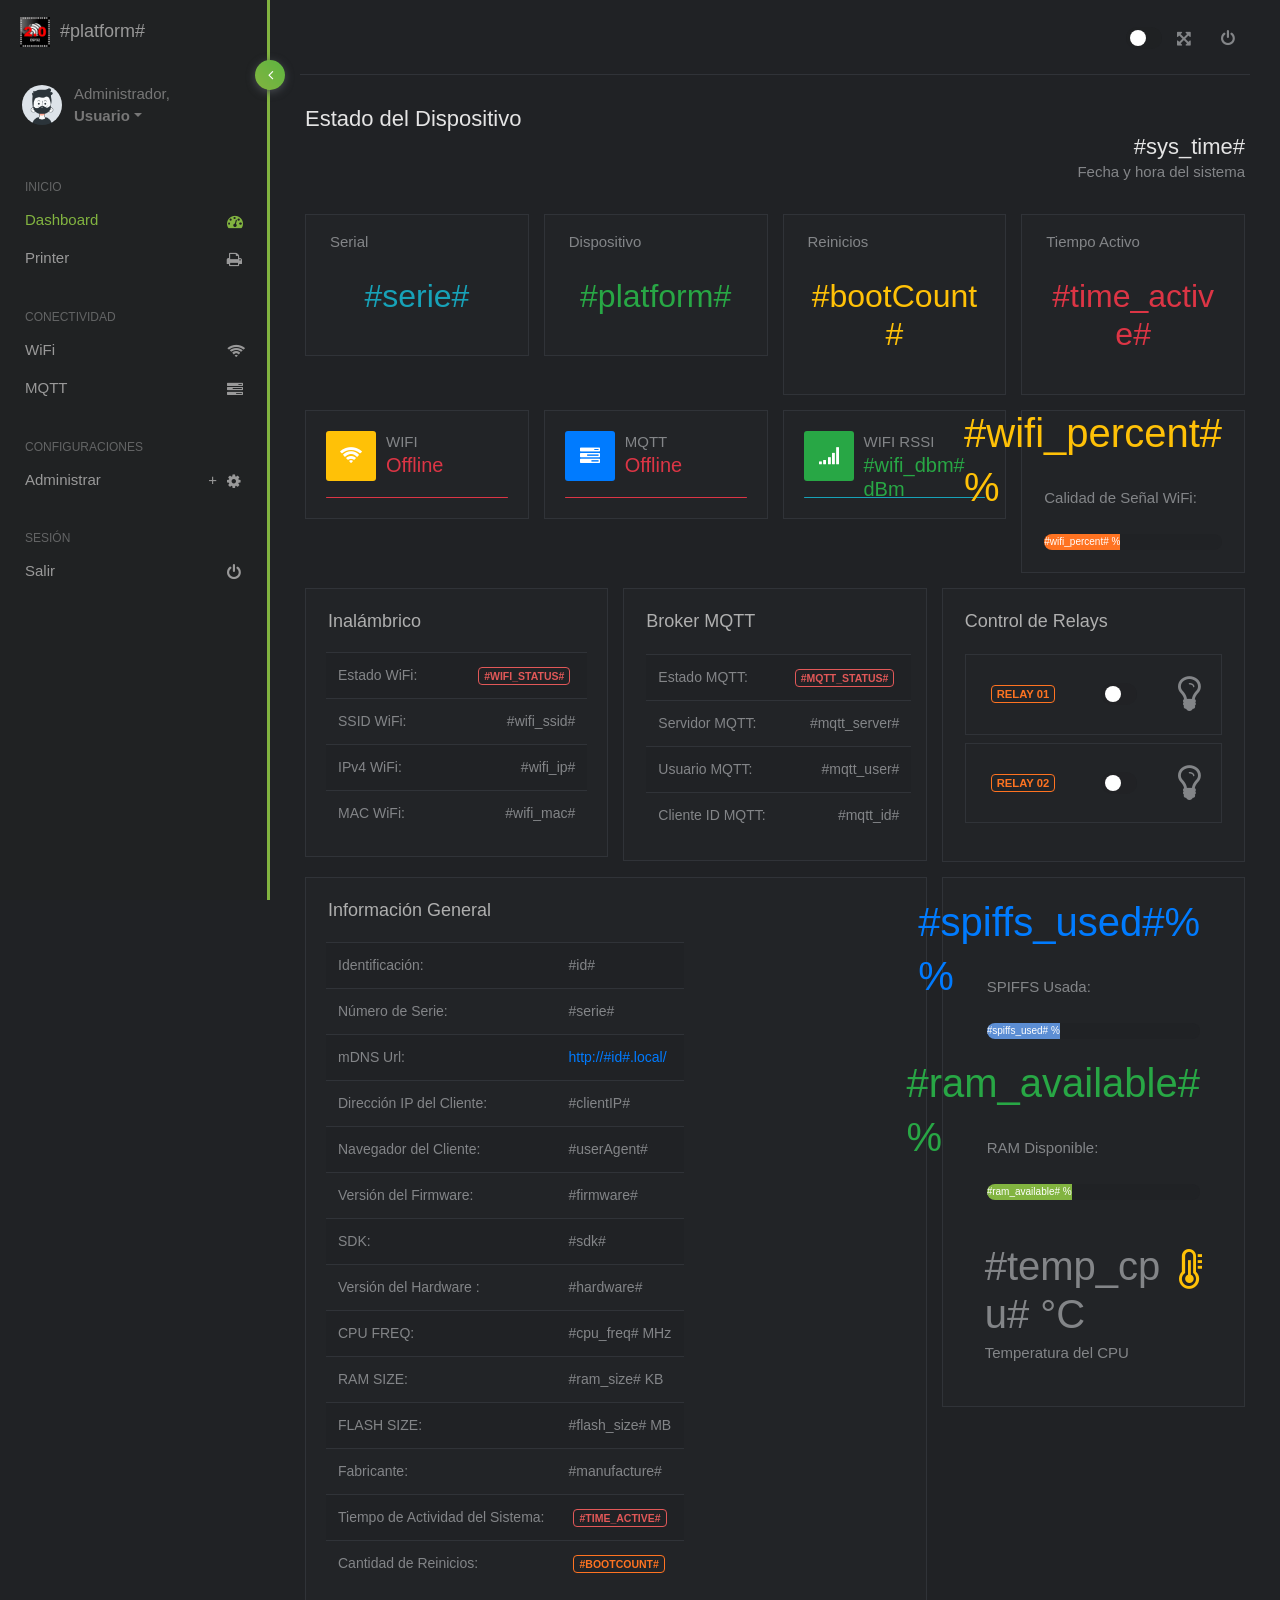
==== commit ca01da8b: "Versión Base Estable" ====
--- a/src/data/index.html
+++ b/src/data/index.html
@@ -1,465 +1 @@
-<!doctype html>
-<html lang="es" data-theme="dark">
-<!-- * -------------------------------------------------------------------- -->
-<!-- * AdminESP - ElectronicIOT 2022                                        -->
-<!-- * Sitio WEB: https://electroniciot.com                                 -->
-<!-- * Correo: admin@electroniciot.com                                      -->
-<!-- * Cel_WSP: +591 71243395                                               -->
-<!-- * Plataforma: ESP32                                                    -->
-<!-- * Framework:  Arduino                                                  -->
-<!-- * Proyecto: Panel Administrativo para el ESP32 con HTML 5              -->
-<!-- * Nombre: ESP32 Admin Tool                                             -->
-<!-- * Autor: Ing. Yamir Hidalgo Peña                                       -->
-<!-- * -------------------------------------------------------------------  -->
-
-<head>
-    <title>HOME | ESP32 Admin Tool</title>
-    <meta charset="utf-8">
-    <meta http-equiv="X-UA-Compatible" content="IE=edge, chrome=1">
-    <meta name="viewport" content="width=device-width, initial-scale=1.0, maximum-scale=1.0, user-scalable=0">
-    <meta name="description" content="Panel Administrativo para el ESP32">
-    <meta name="author" content="ELECTRONICIOT.COM">
-    <link rel="icon" href="img/esp32.png" type="image/png">
-    <!-- VENDOR CSS -->
-    <link rel="stylesheet" href="css/bootstrap.css">
-    <link rel="stylesheet" href="css/font-aws.css">
-    <link rel="stylesheet" href="css/vivify.css">
-    <link rel="stylesheet" href="css/sweetalert.css" />
-    <!-- MAIN CSS -->
-    <link rel="stylesheet" href="css/mooli.css">
-</head>
-
-<body data-theme="light">
-    <div id="body" class="theme-green">
-        <!-- Overlay For Sidebars -->
-        <div class="overlay"></div>
-        <div id="wrapper">
-            <!-- Page top navbar -->
-            <nav class="navbar navbar-fixed-top">
-                <div class="container-fluid">
-                    <div class="navbar-left">
-                        <div class="navbar-btn">
-                            <a href="/"><img src="img/esp32.png" alt="Mooli Logo" class="img-fluid logo"></a>
-                            <button type="button" class="btn-toggle-offcanvas"><i class="fa fa-align-left"></i></button>
-                        </div>
-                    </div>
-                    <div class="navbar-right">
-                        <div id="navbar-menu">
-                            <ul class="nav navbar-nav">
-                                <!-- Claro / Oscuro -->
-                                <li class="mt-2">
-                                    <label class="switch dark_mode">
-                                        <input type="checkbox">
-                                        <span class="slider round"></span>
-                                    </label>
-                                </li>
-                                <li class="hidden-xs"><a href="javascript:void(0);" id="btnFullscreen" class="icon-menu"><i class="fa fa-arrows-alt"></i></a></li>
-                                <li><a href="esp-logout" class="icon-menu"><i class="fa fa-power-off"></i></a></li>
-                            </ul>
-                        </div>
-                    </div>
-                </div>
-            </nav>
-            <!-- Main left sidebar menu -->
-            <div id="left-sidebar" class="sidebar">
-                <a href="#" class="menu_toggle"><i class="fa fa-angle-left"></i></a>
-                <!-- Logo -->
-                <div class="navbar-brand">
-                    <a href="/"><img src="img/esp32.png" alt="ESP32 Admin Tool Logo" class="img-fluid logo"><span>#platform#</span></a>
-                    <button type="button" class="btn-toggle-offcanvas btn btn-sm float-right"><i class="lnr lnr-menu fa fa-chevron-circle-left"></i></button>
-                </div>
-                <!-- sidebar -->
-                <div class="sidebar-scroll">
-                    <!-- user -->
-                    <div class="user-account">
-                        <div class="user_div">
-                            <img src="img/user.png" class="user-photo" alt="User Profile Picture">
-                        </div>
-                        <div class="dropdown">
-                            <span>Administrador,</span>
-                            <a href="javascript:void(0);" class="dropdown-toggle user-name" data-toggle="dropdown"><strong>Usuario</strong></a>
-                            <ul class="dropdown-menu dropdown-menu-right account vivify flipInY">
-                                <li><a href="esp-admin"><i class="fa fa-user"></i>Perfil</a></li>
-                                <li class="divider"></li>
-                                <li><a href="esp-logout"><i class="fa fa-power-off"></i>Salir</a></li>
-                            </ul>
-                        </div>
-                    </div>
-                    <!-- user end -->
-                    <!-- menu -->
-                    <nav id="left-sidebar-nav" class="sidebar-nav">
-                        <ul id="main-menu" class="metismenu animation-li-delay">
-                            <li class="header">Inicio</li>
-                            <li class="active"><a href="/"><i class="fa fa-dashboard"></i> <span>Dashboard</span></a></li>
-                            <li><a href="esp-print"><i class="fa fa-print"></i> <span>Printer</span></a></li>
-                            <li class="header">Conectividad</li>
-                            <li><a href="esp-wifi"><i class="fa fa-wifi"></i> <span>WiFi</span></a></li>
-                            <li><a href="esp-mqtt"><i class="fa fa-tasks"></i> <span>MQTT</span></a></li>
-                            <li class="header">Configuraciones</li>
-                            <li>
-                                <a href="#uiElements" class="has-arrow"><i class="fa fa-cog"></i><span>Administrar</span></a>
-                                <ul>
-                                    <li><a href="esp-device">Dispositivo</a></li>
-                                    <li><a href="esp-admin">Contraseña</a></li>
-                                    <li><a href="esp-restore">Restablecer</a></li>
-                                    <li><a href="esp-restart">Reiniciar</a></li>
-                                </ul>
-                            </li>
-                            <li class="header">sesión</li>
-                            <li><a href="esp-logout"><i class="fa fa-power-off"></i> <span>Salir</span></a></li>
-                        </ul>
-                    </nav>
-                    <!-- menu end -->
-                </div>
-            </div>
-            <!-- Main body part  -->
-            <div id="main-content">
-                <div class="container-fluid">
-                    <!-- Page header section  -->
-                    <div class="block-header">
-                        <div class="row clearfix">
-                            <div class="col-xl-5 col-md-5 col-sm-12">
-                                <h1>Estado del Dispositivo</h1>
-                            </div>
-                        </div>
-                    </div>
-                    <!-- serial - device - reinicios - time active -->
-                    <div class="row clearfix">
-                        <!-- serial -->
-                        <div class="col-lg-3 col-md-6">
-                            <div class="card p-3 px-4">
-                                <div>Serial</div>
-                                <div class="py-4 m-0 text-center h2 text-info">#serie#</div>
-                            </div>
-                        </div>
-                        <!-- serial end -->
-                        <!-- device -->
-                        <div class="col-lg-3 col-md-6">
-                            <div class="card p-3 px-4">
-                                <div>Dispositivo</div>
-                                <div class="py-4 m-0 text-center h2 text-success">#platform#</div>
-                            </div>
-                        </div>
-                        <!-- device end -->
-                        <!-- reinicios -->
-                        <div class="col-lg-3 col-md-6">
-                            <div class="card p-3 px-4">
-                                <div>Reinicios</div>
-                                <div class="py-4 m-0 text-center h2 text-warning">#bootCount#</div>
-                            </div>
-                        </div>
-                        <!-- device -->
-                        <!-- time active -->
-                        <div class="col-lg-3 col-md-6">
-                            <div class="card p-3 px-4">
-                                <div>Tiempo Activo</div>
-                                <div class="py-4 m-0 text-center h2 text-danger" id="active">#time_active#</div>
-                            </div>
-                        </div>
-                        <!-- time active -->
-                    </div>
-                    <!-- wifi - mqtt - rssi - señal -->
-                    <div class="row clearfix">
-                        <!-- wifi status -->
-                        <div class="col-lg-3 col-md-6">
-                            <div class="card">
-                                <div class="card-body top_counter">
-                                    <div class="icon bg-warning text-white"><i class="fa fa-wifi"></i> </div>
-                                    <div class="content">
-                                        <span>WIFI</span>
-                                        <h5 class="number mb-0">
-                                            <p class="text-danger" id="wifi_on">Offline</p>
-                                        </h5>
-                                    </div>
-                                    <div class="mt-3">
-                                        <div class="progress progress-xxs">
-                                            <div class="progress-bar bg-danger" style="width: 100%" id="progress_wifi_on"></div>
-                                        </div>
-                                    </div>
-                                </div>
-                            </div>
-                        </div>
-                        <!-- wifi status end -->
-                        <!-- mqtt status -->
-                        <div class="col-lg-3 col-md-6">
-                            <div class="card">
-                                <div class="card-body top_counter">
-                                    <div class="icon bg-primary text-white"><i class="fa fa-tasks"></i> </div>
-                                    <div class="content">
-                                        <span>MQTT</span>
-                                        <h5 class="number mb-0">
-                                            <p class="text-danger" id="mqtt_on">Offline</p>
-                                        </h5>
-                                    </div>
-                                    <div class="mt-3">
-                                        <div class="progress progress-xxs">
-                                            <div class="progress-bar bg-danger" style="width: 100%" id="progress_mqtt_on"></div>
-                                        </div>
-                                    </div>
-                                </div>
-                            </div>
-                        </div>
-                        <!-- mqtt status end -->
-                        <!-- rssi -->
-                        <div class="col-lg-3 col-md-6">
-                            <div class="card">
-                                <div class="card-body top_counter">
-                                    <div class="icon bg-success text-white"><i class="fa fa-signal"></i> </div>
-                                    <div class="content">
-                                        <span>WIFI RSSI</span>
-                                        <h5 class="number mb-0">
-                                            <p class="text-success" id="wifi_dbm">#wifi_dbm# dBm</p>
-                                        </h5>
-                                    </div>
-                                    <div class="mt-3">
-                                        <div class="progress progress-xxs">
-                                            <div class="progress-bar bg-info" style="width: 100%"></div>
-                                        </div>
-                                    </div>
-                                </div>
-                            </div>
-                        </div>
-                        <!-- rssi end -->
-                        <!-- señal % -->
-                        <div class="col-lg-3 col-md-6">
-                            <div class="card">
-                                <div class="body">
-                                    <div class="card-value float-right text-warning"><span id="wifi_percent">#wifi_percent# %</span></div>
-                                    <div>Calidad de Señal WiFi:</div>
-                                    <div class="mt-4">
-                                        <div id="progress-format1" class="progress">
-                                            <div class="progress-bar progress-bar-warning" id="wifi_Signal" style="width: #wifi_percent#%;"><span id="wifi_label">#wifi_percent# %</span></div>
-                                        </div>
-                                    </div>
-                                </div>
-                            </div>
-                        </div>
-                        <!-- señal % end -->
-                    </div>
-                    <!-- Info WIFI - mqtt - relays -->
-                    <div class="row clearfix">
-                        <!-- Info WIFI -->
-                        <div class="col-lg-4 col-md-12">
-                            <div class="card">
-                                <div class="header">
-                                    <h2>Inalámbrico</h2>
-                                </div>
-                                <div class="card-body">
-                                    <table class="table table-striped mb-0">
-                                        <tbody>
-                                            <tr>
-                                                <td>Estado WiFi:</td>
-                                                <td class="text-right"><span class="badge badge-danger" id="wifi_status">#wifi_status#</span></td>
-                                            </tr>
-                                            <tr>
-                                                <td>SSID WiFi:</td>
-                                                <td class="text-right">#wifi_ssid#</td>
-                                            </tr>
-                                            <tr>
-                                                <td>IPv4 WiFi:</td>
-                                                <td class="text-right">#wifi_ip#</td>
-                                            </tr>
-                                            <tr>
-                                                <td>MAC WiFi:</td>
-                                                <td class="text-right">#wifi_mac#</td>
-                                            </tr>
-                                        </tbody>
-                                    </table>
-                                </div>
-                            </div>
-                        </div>
-                        <!-- Info WIFI end -->
-                        <!-- Info MQTT -->
-                        <div class="col-lg-4 col-md-12">
-                            <div class="card">
-                                <div class="header">
-                                    <h2>Broker MQTT</h2>
-                                </div>
-                                <div class="body">
-                                    <table class="table table-striped mb-0">
-                                        <tbody>
-                                            <tr>
-                                                <td>Estado MQTT:</td>
-                                                <td class="text-right"><span class="badge badge-danger" id="mqtt_status">#mqtt_status#</span></td>
-                                            </tr>
-                                            <tr>
-                                                <td>Servidor MQTT:</td>
-                                                <td class="text-right" id="mqtt_server">#mqtt_server#</td>
-                                            </tr>
-                                            <tr>
-                                                <td>Usuario MQTT:</td>
-                                                <td class="text-right">#mqtt_user#</td>
-                                            </tr>
-                                            <tr>
-                                                <td>Cliente ID MQTT:</td>
-                                                <td class="text-right">#mqtt_id#</td>
-                                            </tr>
-                                        </tbody>
-                                    </table>
-                                </div>
-                            </div>
-                        </div>
-                        <!-- Info MQTT end -->
-                        <!-- Relays -->
-                        <div class="col-lg-4 col-md-12">
-                            <div class="card">
-                                <div class="header">
-                                    <h2>Control de Relays</h2>
-                                </div>
-                                <div class="body">
-                                    <div class="row text-center">
-                                        <div class="col-md-12 pb-2">
-                                            <li class="list-group-item d-flex align-items-center justify-content-between">
-                                                <span for="RELAY1" class="badge badge-warning">Relay 01</span>
-                                                <label class="switch gradient_mode">
-                                                    <input type="checkbox" #relay1# id="RELAY1" onchange="relay(this);">
-                                                    <span class="slider round"></span>
-                                                </label>
-                                                <div class="card-value float-right #label1#" id="RELAY1_Status"><i class="fa fa-lightbulb-o"></i></div>
-                                            </li>
-                                        </div>
-                                        <div class="col-md-12 pb-3">
-                                            <li class="list-group-item d-flex align-items-center justify-content-between">
-                                                <span for="RELAY2" class="badge badge-warning">Relay 02</span>
-                                                <label class="switch gradient_mode">
-                                                    <input type="checkbox" #relay2# id="RELAY2" onchange="relay(this);">
-                                                    <span class="slider round"></span>
-                                                </label>
-                                                <div class="card-value float-right #label2#" id="RELAY2_Status"><i class="fa fa-lightbulb-o"></i></div>
-                                            </li>
-                                        </div>
-                                    </div>
-                                </div>
-                            </div>
-                        </div>
-                        <!-- Relays end -->
-                    </div>
-                    <!-- información general - SPIFFS - RAM -->
-                    <div class="row clearfix">
-                        <!-- información general -->
-                        <div class="col-lg-8 col-md-12">
-                            <div class="card">
-                                <div class="header">
-                                    <h2>Información General</h2>
-                                </div>
-                                <div class="card-body">
-                                    <table class="table table-responsive table-striped mb-0">
-                                        <tbody>
-                                            <tr>
-                                                <td>Identificación:</td>
-                                                <td class="text-left">#id#</td>
-                                            </tr>
-                                            <tr>
-                                                <td>Número de Serie:</td>
-                                                <td class="text-left">#serie#</td>
-                                            </tr>
-                                            <tr>
-                                                <td>mDNS Url:</td>
-                                                <td class="text-left"> <a href="http://#id#.local/" target="_blank">http://#id#.local/</a></td>
-                                            </tr>
-                                            <tr>
-                                                <td>Dirección IP del Cliente:</td>
-                                                <td class="text-left">#clientIP#</td>
-                                            </tr>
-                                            <tr>
-                                                <td>Navegador del Cliente:</td>
-                                                <td class="text-left">#userAgent#</td>
-                                            </tr>
-                                            <tr>
-                                                <td>Versión del Firmware:</td>
-                                                <td class="text-left">#firmware#</td>
-                                            </tr>
-                                            <tr>
-                                                <td>SDK:</td>
-                                                <td class="text-left">#sdk#</td>
-                                            </tr>
-                                            <tr>
-                                                <td>Versión del Hardware :</td>
-                                                <td class="text-left">#hardware#</td>
-                                            </tr>
-                                            <tr>
-                                                <td>CPU FREQ:</td>
-                                                <td class="text-left">#cpu_freq# MHz</td>
-                                            </tr>
-                                            <tr>
-                                                <td>RAM SIZE:</td>
-                                                <td class="text-left">#ram_size# KB</td>
-                                            </tr>
-                                            <tr>
-                                                <td>FLASH SIZE:</td>
-                                                <td class="text-left">#flash_size# MB</td>
-                                            </tr>
-                                            <tr>
-                                                <td>Fabricante:</td>
-                                                <td class="text-left">#manufacture#</td>
-                                            </tr>
-                                            <tr>
-                                                <td>Tiempo de Actividad del Sistema:</td>
-                                                <td class="text-left"><span class="badge badge-danger" id="time_active">#time_active#</span></td>
-                                            </tr>
-                                            <tr>
-                                                <td>Cantidad de Reinicios:</td>
-                                                <td class="text-left"><span class="badge badge-warning">#bootCount#</span></td>
-                                            </tr>
-                                        </tbody>
-                                    </table>
-                                </div>
-                            </div>
-                        </div>
-                        <!-- información general end -->
-                        <!-- progress SPIFF - RAM -->
-                        <div class="col-lg-4 col-md-12">
-                            <div class="card">
-                                <div class="body">
-                                    <div class="card">
-                                        <div class="body">
-                                            <div class="card-value float-right text-primary"><span id="spiffs_label">#spiffs_used#% %</span></div>
-                                            <div>SPIFFS Usada:</div>
-                                            <div class="mt-4">
-                                                <div id="progress-format1" class="progress">
-                                                    <div class="progress-bar progress-bar-primary" id="spiffs_Signal" style="width: #spiffs_used#%;"><span id="spiffs_info">#spiffs_used# %</span></div>
-                                                </div>
-                                            </div>
-                                        </div>
-                                    </div>
-                                    <div class="card">
-                                        <div class="body">
-                                            <div class="card-value float-right text-success"><span id="ram_label">#ram_available# %</span></div>
-                                            <div>RAM Disponible:</div>
-                                            <div class="mt-4">
-                                                <div id="progress-format1" class="progress">
-                                                    <div class="progress-bar progress-bar-success" id="ram_Signal" style="width: #ram_available#%;"><span id="ram_info">#ram_available# %</span></div>
-                                                </div>
-                                            </div>
-                                        </div>
-                                    </div>
-                                    <div class="card">
-                                        <div class="card-body">
-                                            <div class="card-value float-right text-warning"><i class="fa fa-thermometer-three-quarters"></i></div>
-                                            <h3 class="mb-1 h1" id="temp_cpu">#temp_cpu# °C</h3>
-                                            <div>Temperatura del CPU</div>
-                                        </div>
-                                    </div>
-                                </div>
-                            </div>
-                        </div>
-                        <!-- progress SPIFF - RAM end -->
-                    </div>
-                </div>
-            </div>
-            <!-- Main body end  -->
-            <form id="form"></form>
-        </div>
-    </div>
-    <!-- Javascript -->
-    <script src="js/libscripts.js"></script>
-    <script src="js/vendorscripts.js"></script>
-    <!-- Vedor js file and create bundle with grunt  -->
-    <script src="js/sweetalert.js"></script>
-    <!-- Project core js file minify with grunt -->
-    <script src="js/mainscripts.js "></script>
-    <!-- Custom Scripts -->
-    <script src="js/scripts.js "></script>
-</body>
-
-</html>+<!doctype html><html data-theme="dark" lang="es"><title>HOME | ESP32 Admin Tool</title><meta charset="utf-8"><meta content="IE=edge, chrome=1" http-equiv="X-UA-Compatible"><meta content="width=device-width,initial-scale=1,maximum-scale=1,user-scalable=0" name="viewport"><meta content="Panel Administrativo para el ESP32" name="description"><meta content="ELECTRONICIOT.COM" name="author"><link href="img/esp32.png" rel="icon" type="image/png"><link href="css/bootstrap.css" rel="stylesheet"><link href="css/font-aws.css" rel="stylesheet"><link href="css/vivify.css" rel="stylesheet"><link href="css/sweetalert.css" rel="stylesheet"><link href="css/mooli.css" rel="stylesheet"><body data-theme="light"><div class="theme-green" id="body"><div class="overlay"></div><div id="wrapper"><nav class="navbar navbar-fixed-top"><div class="container-fluid"><div class="navbar-left"><div class="navbar-btn"><a href="/"><img alt="Mooli Logo" class="img-fluid logo" src="img/esp32.png"></a><button class="btn-toggle-offcanvas" type="button"><i class="fa fa-align-left"></i></button></div></div><div class="navbar-right"><div id="navbar-menu"><ul class="nav navbar-nav"><li class="mt-2"><label class="switch dark_mode"><input type="checkbox"> <span class="round slider"></span></label><li class="hidden-xs"><a href="javascript:void(0);" class="icon-menu" id="btnFullscreen"><i class="fa fa-arrows-alt"></i></a><li><a href="esp-logout" class="icon-menu"><i class="fa fa-power-off"></i></a></ul></div></div></div></nav><div class="sidebar" id="left-sidebar"><a href="#" class="menu_toggle"><i class="fa fa-angle-left"></i></a><div class="navbar-brand"><a href="/"><img alt="ESP32 Admin Tool Logo" class="img-fluid logo" src="img/esp32.png"><span>#platform#</span></a> <button class="float-right btn btn-sm btn-toggle-offcanvas" type="button"><i class="fa fa-chevron-circle-left lnr lnr-menu"></i></button></div><div class="sidebar-scroll"><div class="user-account"><div class="user_div"><img alt="User Profile Picture" class="user-photo" src="img/user.png"></div><div class="dropdown"><span>Administrador,</span> <a href="javascript:void(0);" class="dropdown-toggle user-name" data-toggle="dropdown"><strong>Usuario</strong></a><ul class="account dropdown-menu dropdown-menu-right flipInY vivify"><li><a href="esp-admin"><i class="fa fa-user"></i>Perfil</a><li class="divider"><li><a href="esp-logout"><i class="fa fa-power-off"></i>Salir</a></ul></div></div><nav class="sidebar-nav" id="left-sidebar-nav"><ul class="animation-li-delay metismenu" id="main-menu"><li class="header">Inicio<li class="active"><a href="/"><i class="fa fa-dashboard"></i> <span>Dashboard</span></a><li><a href="esp-print"><i class="fa fa-print"></i> <span>Printer</span></a><li class="header">Conectividad<li><a href="esp-wifi"><i class="fa fa-wifi"></i> <span>WiFi</span></a><li><a href="esp-mqtt"><i class="fa fa-tasks"></i> <span>MQTT</span></a><li class="header">Configuraciones<li><a href="#uiElements" class="has-arrow"><i class="fa fa-cog"></i><span>Administrar</span></a><ul><li><a href="esp-device">Dispositivo</a><li><a href="esp-admin">Contraseña</a><li><a href="esp-time">Reloj</a><li><a href="esp-restore">Restablecer</a><li><a href="esp-restart">Reiniciar</a></ul><li class="header">sesión<li><a href="esp-logout"><i class="fa fa-power-off"></i> <span>Salir</span></a></ul></nav></div></div><div id="main-content"><div class="container-fluid"><div class="block-header"><div class="row clearfix"><div class="col-sm-12 col-md-5 col-xl-5"><h1>Estado del Dispositivo</h1></div><div class="col-md-12 col-8 col-sm-12 text-lg-right"><div class="mt-4 align-items-center d-flex delay-550 flex-wrap justify-content-lg-end mt-lg-0 pullUp vivify"><div class="mb-3 mb-xl-0"><h2 class="mb-0" id="sys_time">#sys_time#</h2><span>Fecha y hora del sistema</span></div></div></div></div></div><div class="row clearfix"><div class="col-lg-3 col-md-6"><div class="card p-3 px-4"><div>Serial</div><div class="text-center h2 m-0 py-4 text-info">#serie#</div></div></div><div class="col-lg-3 col-md-6"><div class="card p-3 px-4"><div>Dispositivo</div><div class="text-center h2 m-0 py-4 text-success">#platform#</div></div></div><div class="col-lg-3 col-md-6"><div class="card p-3 px-4"><div>Reinicios</div><div class="text-center h2 m-0 py-4 text-warning">#bootCount#</div></div></div><div class="col-lg-3 col-md-6"><div class="card p-3 px-4"><div>Tiempo Activo</div><div class="text-center h2 m-0 py-4 text-danger" id="active">#time_active#</div></div></div></div><div class="row clearfix"><div class="col-lg-3 col-md-6"><div class="card"><div class="card-body top_counter"><div class="icon text-white bg-warning"><i class="fa fa-wifi"></i></div><div class="content"><span>WIFI</span><h5 class="mb-0 number"><p class="text-danger" id="wifi_on">Offline</h5></div><div class="mt-3"><div class="progress progress-xxs"><div class="progress-bar bg-danger" id="progress_wifi_on" style="width:100%"></div></div></div></div></div></div><div class="col-lg-3 col-md-6"><div class="card"><div class="card-body top_counter"><div class="icon text-white bg-primary"><i class="fa fa-tasks"></i></div><div class="content"><span>MQTT</span><h5 class="mb-0 number"><p class="text-danger" id="mqtt_on">Offline</h5></div><div class="mt-3"><div class="progress progress-xxs"><div class="progress-bar bg-danger" id="progress_mqtt_on" style="width:100%"></div></div></div></div></div></div><div class="col-lg-3 col-md-6"><div class="card"><div class="card-body top_counter"><div class="icon text-white bg-success"><i class="fa fa-signal"></i></div><div class="content"><span>WIFI RSSI</span><h5 class="mb-0 number"><p class="text-success" id="wifi_dbm">#wifi_dbm# dBm</h5></div><div class="mt-3"><div class="progress progress-xxs"><div class="progress-bar bg-info" style="width:100%"></div></div></div></div></div></div><div class="col-lg-3 col-md-6"><div class="card"><div class="body"><div class="float-right card-value text-warning"><span id="wifi_percent">#wifi_percent# %</span></div><div>Calidad de Señal WiFi:</div><div class="mt-4"><div class="progress" id="progress-format1"><div class="progress-bar progress-bar-warning" id="wifi_Signal" style="width:#wifi_percent#%"><span id="wifi_label">#wifi_percent# %</span></div></div></div></div></div></div></div><div class="row clearfix"><div class="col-md-12 col-lg-4"><div class="card"><div class="header"><h2>Inalámbrico</h2></div><div class="card-body"><table class="mb-0 table table-striped"><tr><td>Estado WiFi:<td class="text-right"><span class="badge badge-danger" id="wifi_status">#wifi_status#</span><tr><td>SSID WiFi:<td class="text-right">#wifi_ssid#<tr><td>IPv4 WiFi:<td class="text-right">#wifi_ip#<tr><td>MAC WiFi:<td class="text-right">#wifi_mac#</table></div></div></div><div class="col-md-12 col-lg-4"><div class="card"><div class="header"><h2>Broker MQTT</h2></div><div class="body"><table class="mb-0 table table-striped"><tr><td>Estado MQTT:<td class="text-right"><span class="badge badge-danger" id="mqtt_status">#mqtt_status#</span><tr><td>Servidor MQTT:<td class="text-right" id="mqtt_server">#mqtt_server#<tr><td>Usuario MQTT:<td class="text-right">#mqtt_user#<tr><td>Cliente ID MQTT:<td class="text-right">#mqtt_id#</table></div></div></div><div class="col-md-12 col-lg-4"><div class="card"><div class="header"><h2>Control de Relays</h2></div><div class="body"><div class="row text-center"><div class="col-md-12 pb-2"><li class="align-items-center d-flex justify-content-between list-group-item"><span class="badge badge-warning" for="RELAY1">Relay 01</span> <label class="switch gradient_mode"><input type="checkbox" id="RELAY1" onchange="relay(this)" #relay1#> <span class="round slider"></span></label><div class="float-right card-value #label1#" id="RELAY1_Status"><i class="fa fa-lightbulb-o"></i></div></div><div class="col-md-12 pb-3"><li class="align-items-center d-flex justify-content-between list-group-item"><span class="badge badge-warning" for="RELAY2">Relay 02</span> <label class="switch gradient_mode"><input type="checkbox" id="RELAY2" onchange="relay(this)" #relay2#> <span class="round slider"></span></label><div class="float-right card-value #label2#" id="RELAY2_Status"><i class="fa fa-lightbulb-o"></i></div></div></div></div></div></div></div><div class="row clearfix"><div class="col-md-12 col-lg-8"><div class="card"><div class="header"><h2>Información General</h2></div><div class="card-body"><table class="mb-0 table table-striped table-responsive"><tr><td>Identificación:<td class="text-left">#id#<tr><td>Número de Serie:<td class="text-left">#serie#<tr><td>mDNS Url:<td class="text-left"><a href="http://#id#.local/" target="_blank">http://#id#.local/</a><tr><td>Dirección IP del Cliente:<td class="text-left">#clientIP#<tr><td>Navegador del Cliente:<td class="text-left">#userAgent#<tr><td>Versión del Firmware:<td class="text-left">#firmware#<tr><td>SDK:<td class="text-left">#sdk#<tr><td>Versión del Hardware :<td class="text-left">#hardware#<tr><td>CPU FREQ:<td class="text-left">#cpu_freq# MHz<tr><td>RAM SIZE:<td class="text-left">#ram_size# KB<tr><td>FLASH SIZE:<td class="text-left">#flash_size# MB<tr><td>Fabricante:<td class="text-left">#manufacture#<tr><td>Tiempo de Actividad del Sistema:<td class="text-left"><span class="badge badge-danger" id="time_active">#time_active#</span><tr><td>Cantidad de Reinicios:<td class="text-left"><span class="badge badge-warning">#bootCount#</span></table></div></div></div><div class="col-md-12 col-lg-4"><div class="card"><div class="body"><div class="card"><div class="body"><div class="float-right card-value text-primary"><span id="spiffs_label">#spiffs_used#% %</span></div><div>SPIFFS Usada:</div><div class="mt-4"><div class="progress" id="progress-format1"><div class="progress-bar progress-bar-primary" id="spiffs_Signal" style="width:#spiffs_used#%"><span id="spiffs_info">#spiffs_used# %</span></div></div></div></div></div><div class="card"><div class="body"><div class="float-right card-value text-success"><span id="ram_label">#ram_available# %</span></div><div>RAM Disponible:</div><div class="mt-4"><div class="progress" id="progress-format1"><div class="progress-bar progress-bar-success" id="ram_Signal" style="width:#ram_available#%"><span id="ram_info">#ram_available# %</span></div></div></div></div></div><div class="card"><div class="card-body"><div class="float-right card-value text-warning"><i class="fa fa-thermometer-three-quarters"></i></div><h3 class="h1 mb-1" id="temp_cpu">#temp_cpu# °C</h3><div>Temperatura del CPU</div></div></div></div></div></div></div></div></div><form id="form"></form></div></div><script src="js/libscripts.js"></script><script src="js/vendorscripts.js"></script><script src="js/sweetalert.js"></script><script src="js/mainscripts.js"></script><script src="js/scripts.js"></script>
